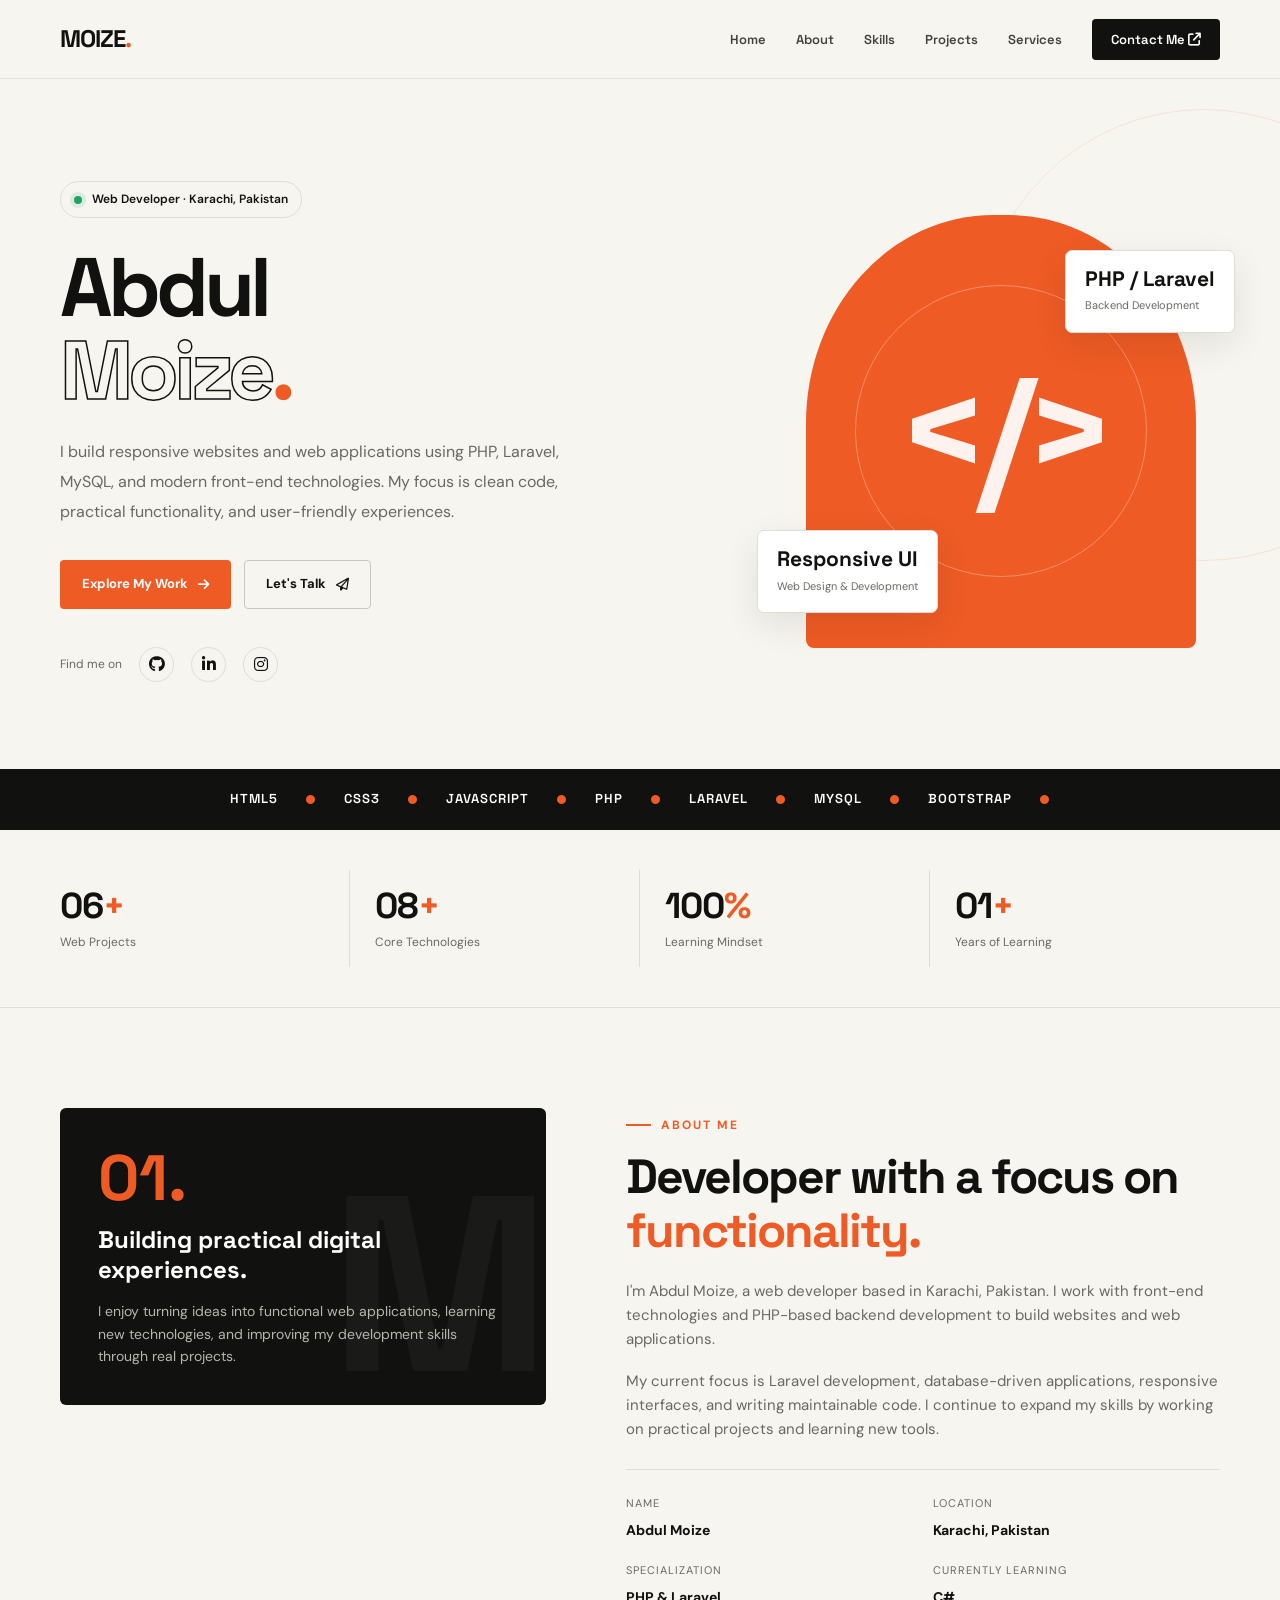
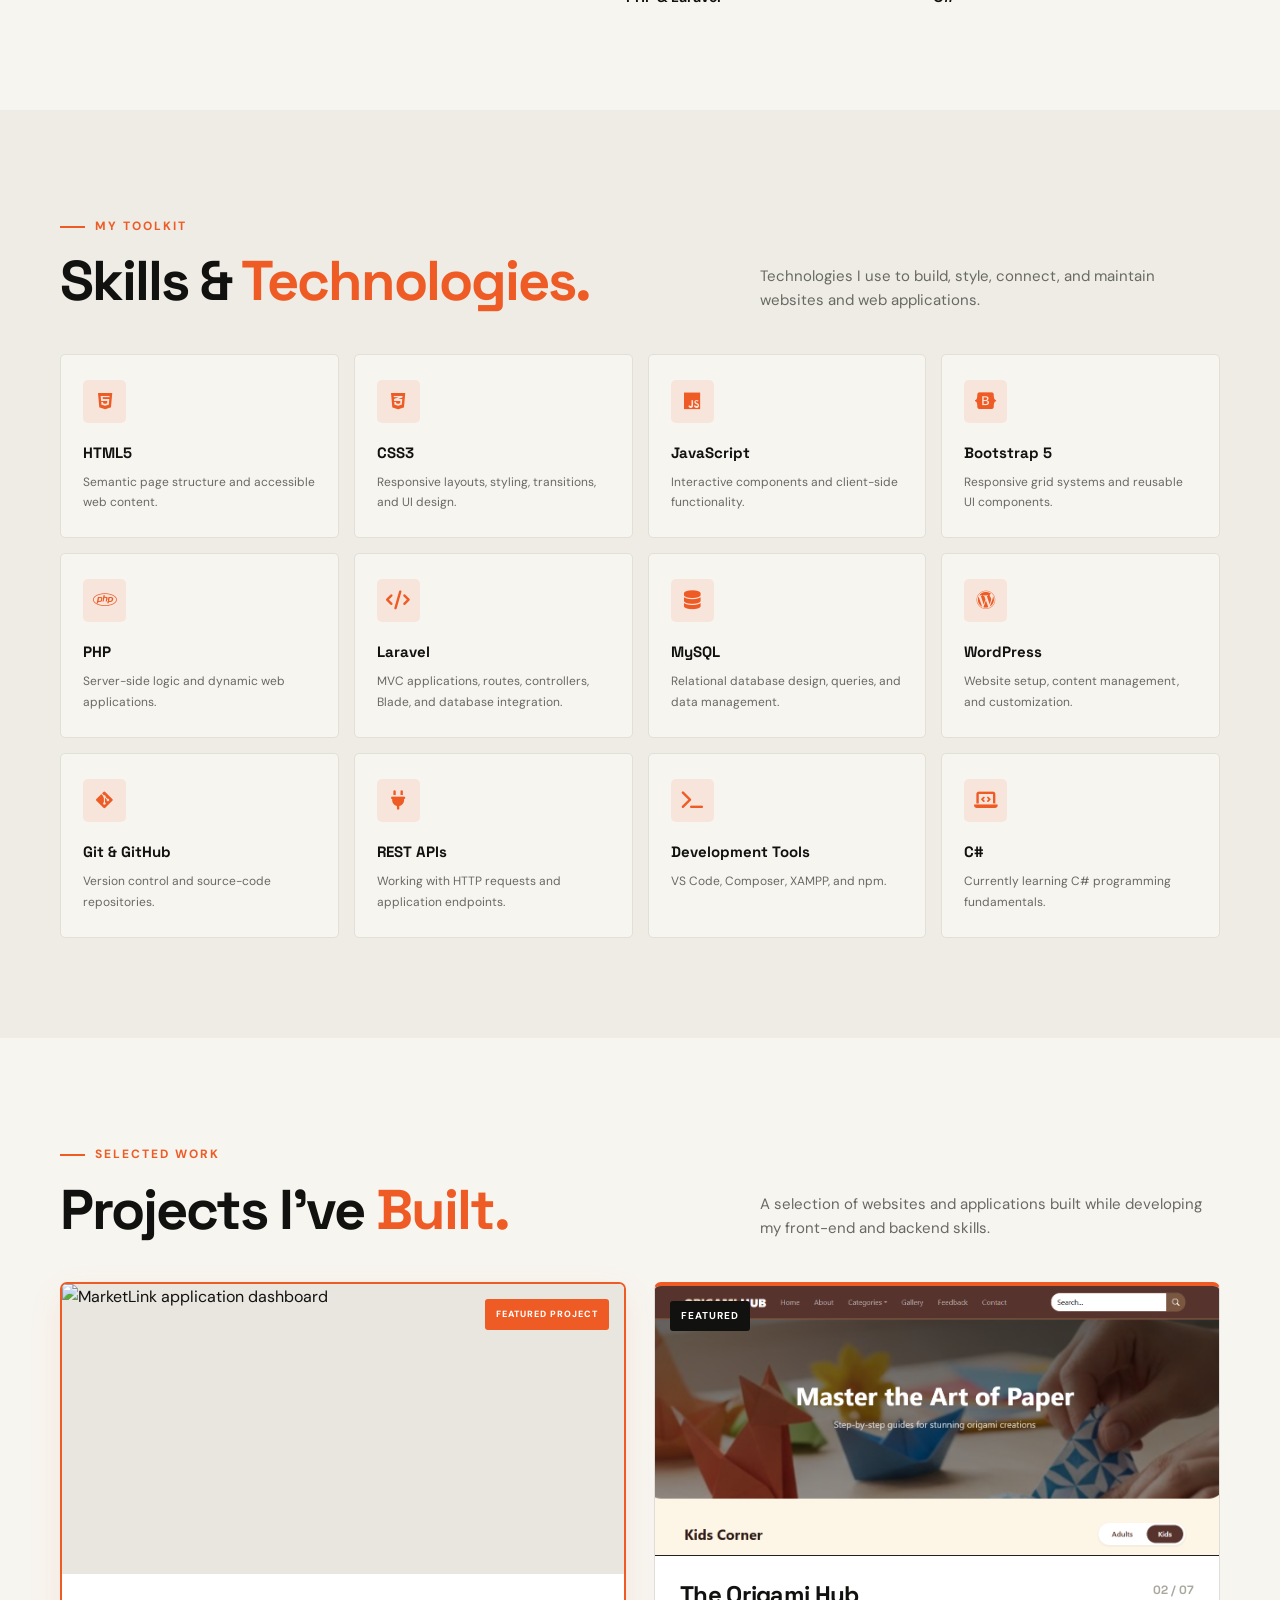
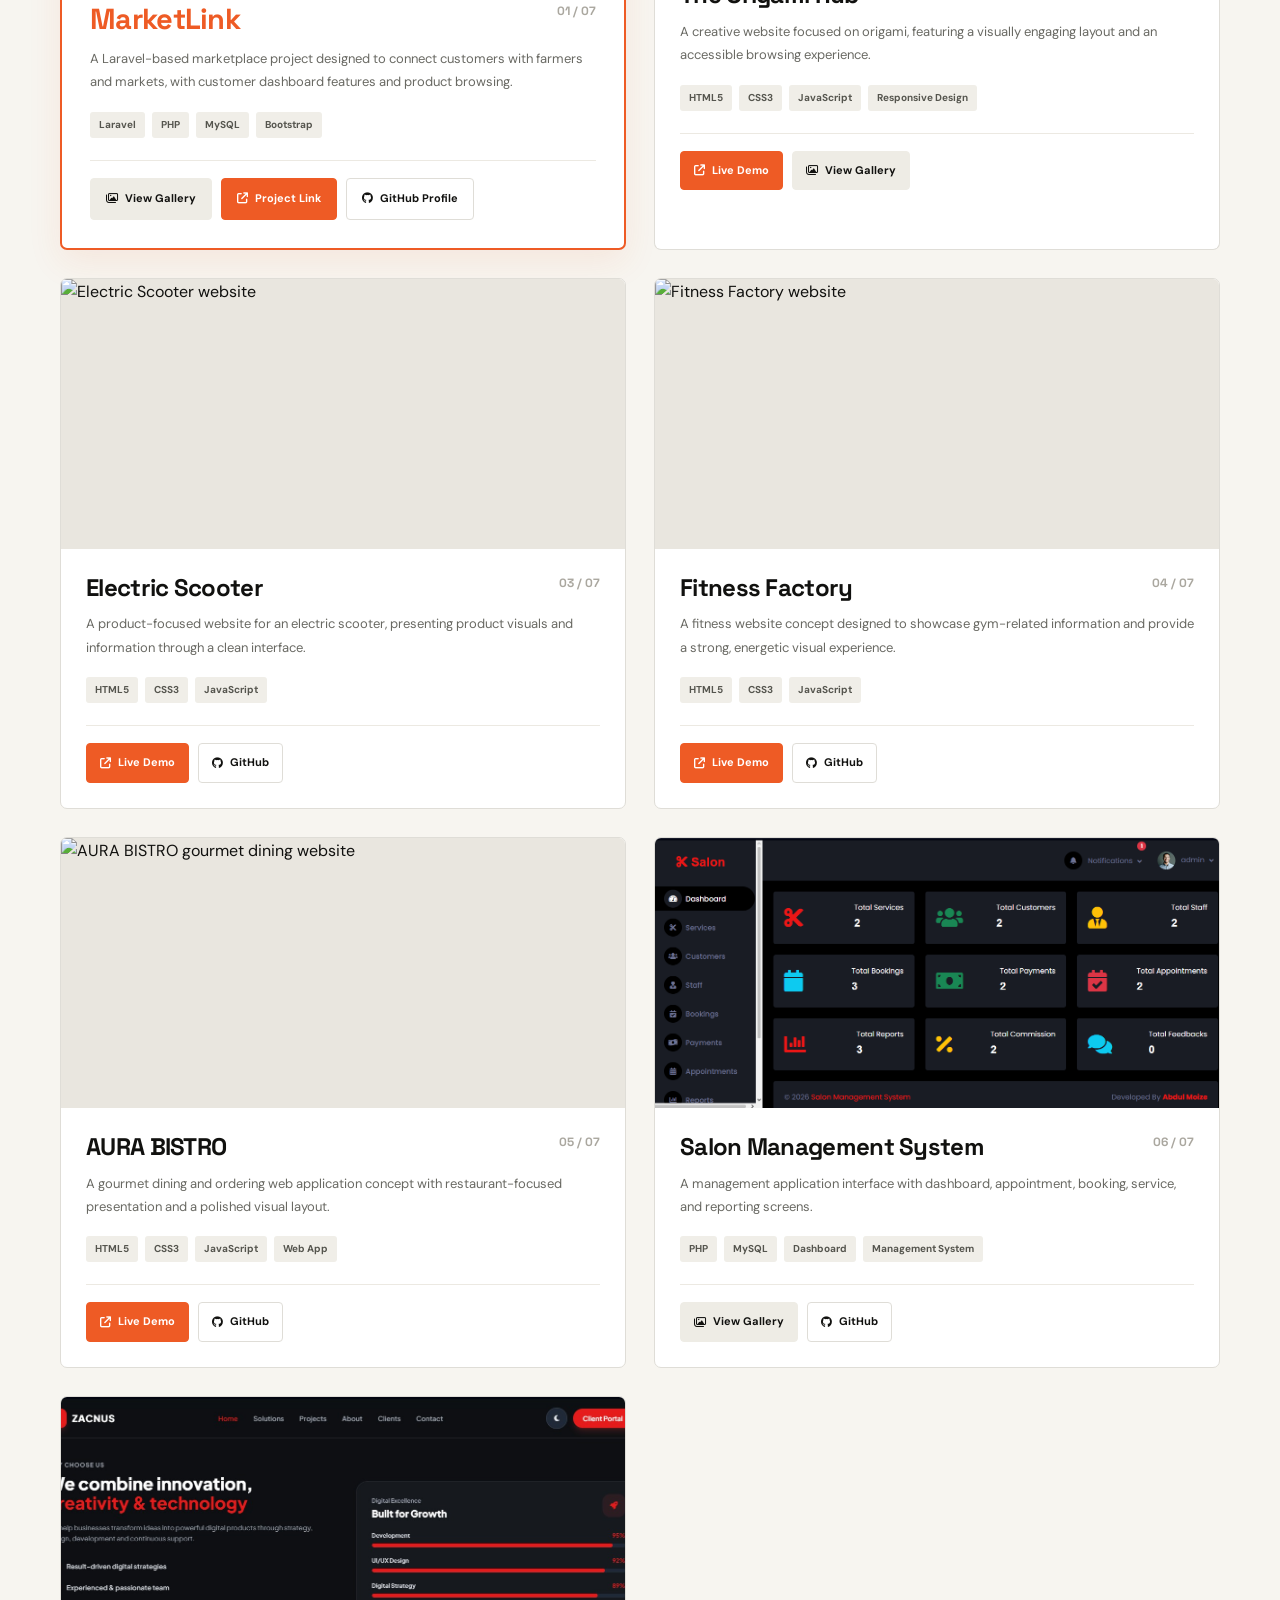
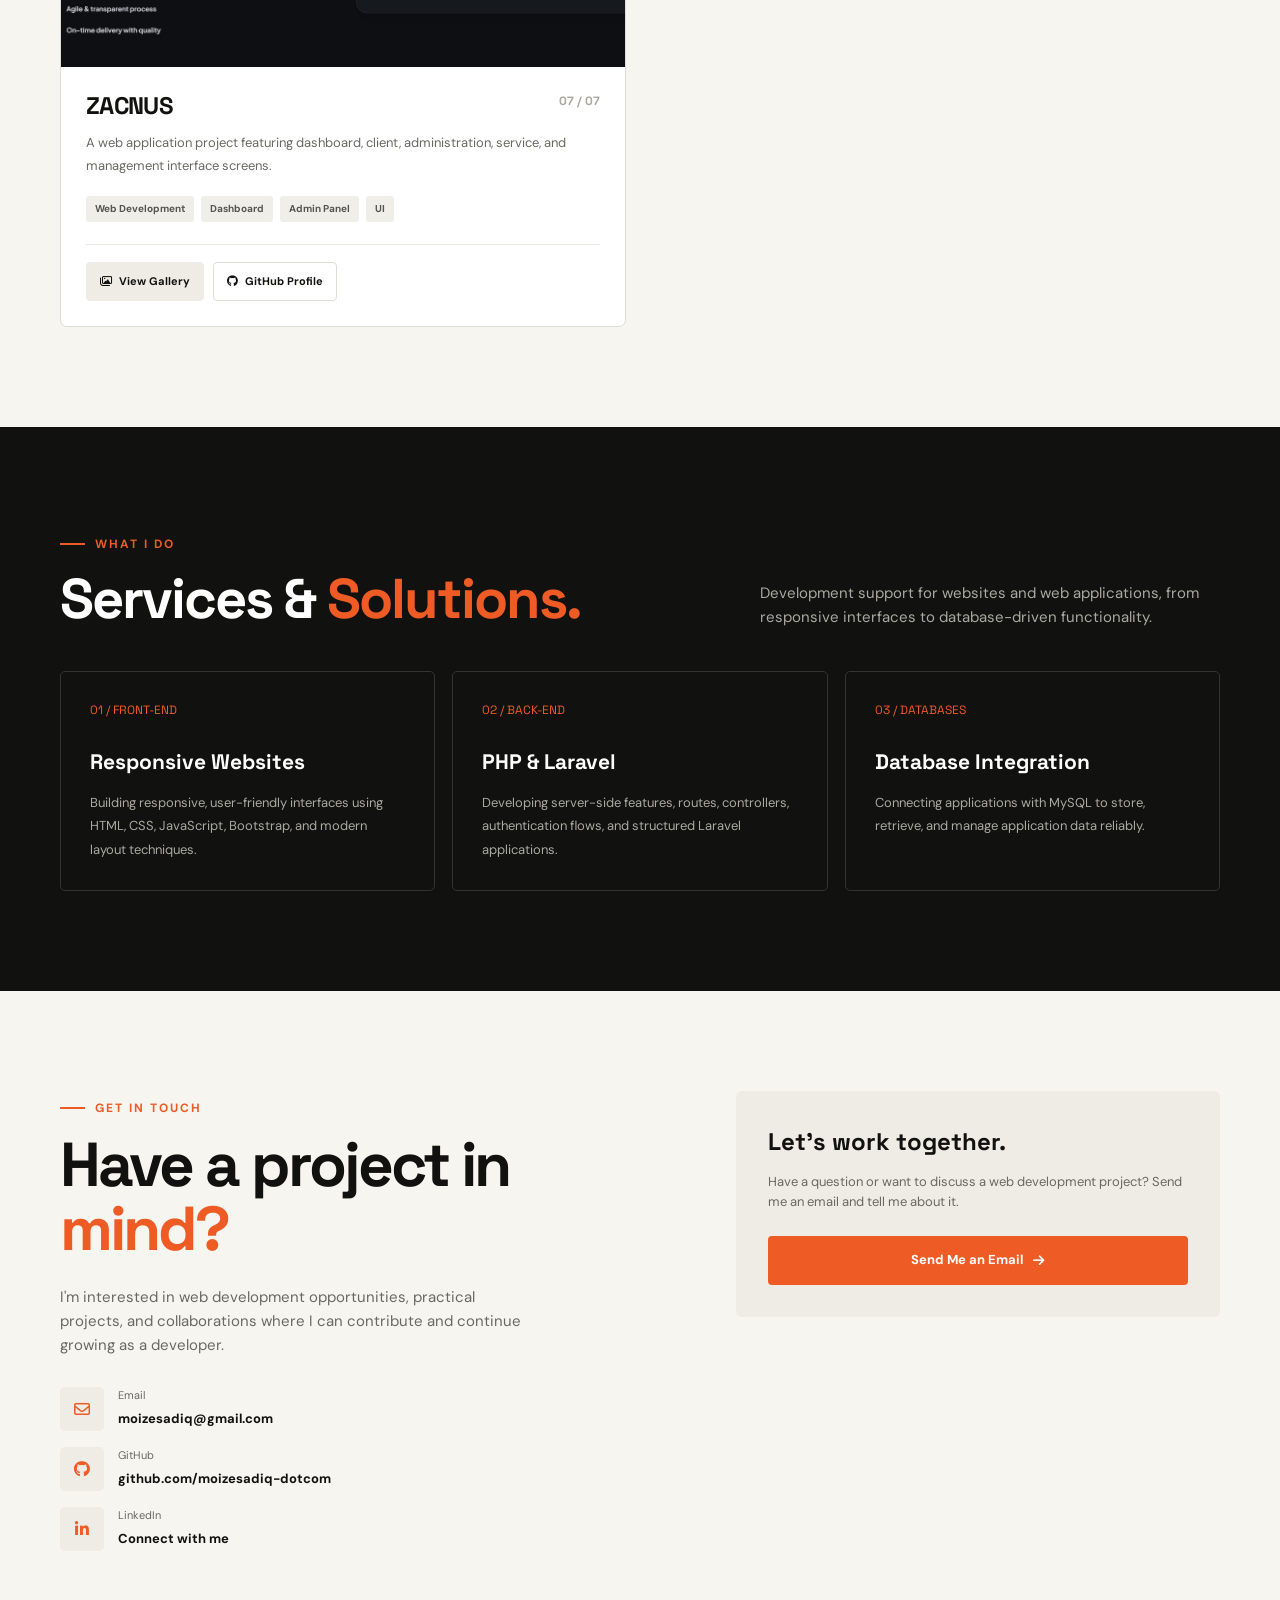
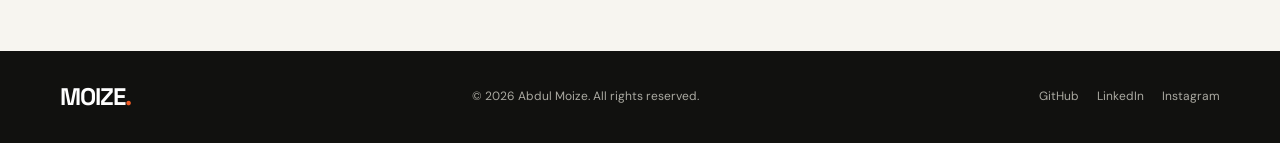
==== index.html @ ba495a46 "Update portfolio" ====
<!DOCTYPE html>
<html lang="en">

<head>
    <meta charset="UTF-8">
    <meta name="viewport" content="width=device-width, initial-scale=1.0">

    <title>Abdul Moize — Web Developer</title>
    <meta name="description" content="Abdul Moize — Web Developer specializing in Laravel, PHP, responsive websites, and full-stack web development.">

    <link rel="preconnect" href="https://fonts.googleapis.com">
    <link rel="preconnect" href="https://fonts.gstatic.com" crossorigin>
    <link href="https://fonts.googleapis.com/css2?family=DM+Sans:wght@400;500;600;700&family=Space+Grotesk:wght@400;500;600;700&display=swap" rel="stylesheet">

    <link rel="stylesheet" href="https://cdnjs.cloudflare.com/ajax/libs/font-awesome/6.7.2/css/all.min.css">

    <script src="https://cdn.tailwindcss.com"></script>

    <style>
        :root {
            --orange: #ee5b25;
            --black: #11110f;
            --cream: #f7f5f0;
            --white: #ffffff;
            --muted: #696963;
            --line: #dfddd7;
            --card: #ffffff;
            --dark-card: #191916;
        }

        * {
            margin: 0;
            padding: 0;
            box-sizing: border-box;
        }

        html {
            scroll-behavior: smooth;
            scroll-padding-top: 90px;
        }

        body {
            background: var(--cream);
            color: var(--black);
            font-family: 'DM Sans', sans-serif;
            line-height: 1.6;
            overflow-x: hidden;
        }

        body.modal-open {
            overflow: hidden;
        }

        h1, h2, h3, h4, .brand, .nav-link {
            font-family: 'Space Grotesk', sans-serif;
        }

        a {
            color: inherit;
            text-decoration: none;
        }

        img {
            display: block;
            max-width: 100%;
        }

        button {
            font: inherit;
        }

        .container {
            width: min(1160px, calc(100% - 48px));
            margin: 0 auto;
        }

        .section {
            padding: 100px 0;
        }

        .section-heading {
            display: flex;
            align-items: flex-end;
            justify-content: space-between;
            gap: 24px;
            margin-bottom: 42px;
        }

        .eyebrow {
            display: inline-flex;
            align-items: center;
            gap: 10px;
            color: var(--orange);
            font-size: 12px;
            font-weight: 700;
            letter-spacing: 2px;
            text-transform: uppercase;
            margin-bottom: 15px;
        }

        .eyebrow::before {
            content: "";
            display: inline-block;
            width: 25px;
            height: 2px;
            background: var(--orange);
        }

        .section-title {
            font-size: clamp(34px, 5vw, 56px);
            line-height: 1.08;
            letter-spacing: -2px;
            font-weight: 700;
        }

        .section-description {
            max-width: 460px;
            color: var(--muted);
            font-size: 15px;
        }

        .accent {
            color: var(--orange);
        }

        /* Navigation */

        .navbar {
            position: sticky;
            top: 0;
            z-index: 1000;
            background: rgba(247, 245, 240, 0.94);
            backdrop-filter: blur(16px);
            border-bottom: 1px solid rgba(17, 17, 15, 0.08);
        }

        .nav-inner {
            min-height: 78px;
            display: flex;
            align-items: center;
            justify-content: space-between;
            gap: 25px;
        }

        .brand {
            font-size: 24px;
            font-weight: 700;
            letter-spacing: -1px;
            white-space: nowrap;
        }

        .brand span {
            color: var(--orange);
        }

        .nav-links {
            display: flex;
            align-items: center;
            gap: 30px;
            list-style: none;
        }

        .nav-link {
            position: relative;
            color: #42423d;
            font-size: 13px;
            font-weight: 600;
            transition: color 0.25s ease;
        }

        .nav-link:hover {
            color: var(--orange);
        }

        .nav-contact {
            background: var(--black);
            color: var(--white);
            padding: 12px 19px;
            border-radius: 4px;
            transition: background 0.25s ease;
        }

        .nav-contact:hover {
            background: var(--orange);
            color: var(--white);
        }

        .menu-toggle {
            display: none;
            border: 0;
            background: transparent;
            color: var(--black);
            font-size: 24px;
            cursor: pointer;
            padding: 8px;
        }

        /* Hero */

        .hero {
            min-height: 690px;
            display: flex;
            align-items: center;
            padding: 100px 0 85px;
            position: relative;
            overflow: hidden;
        }

        .hero::after {
            content: "";
            position: absolute;
            right: -150px;
            top: 30px;
            width: 450px;
            height: 450px;
            border: 1px solid rgba(238, 91, 37, 0.13);
            border-radius: 50%;
            pointer-events: none;
        }

        .hero-grid {
            display: grid;
            grid-template-columns: 1.2fr 0.8fr;
            align-items: center;
            gap: 65px;
            position: relative;
            z-index: 1;
        }

        .hero-kicker {
            display: inline-flex;
            align-items: center;
            gap: 10px;
            padding: 8px 13px;
            border: 1px solid var(--line);
            border-radius: 50px;
            font-size: 12px;
            font-weight: 600;
            margin-bottom: 28px;
        }

        .status-dot {
            width: 8px;
            height: 8px;
            background: #20a464;
            border-radius: 50%;
            box-shadow: 0 0 0 4px rgba(32, 164, 100, 0.12);
        }

        .hero h1 {
            font-size: clamp(48px, 6.8vw, 83px);
            font-weight: 700;
            line-height: 0.99;
            letter-spacing: -5px;
            margin-bottom: 26px;
        }

        .hero h1 .outline {
            color: transparent;
            -webkit-text-stroke: 1.5px var(--black);
        }

        .hero-description {
            max-width: 520px;
            color: var(--muted);
            font-size: 16px;
            line-height: 1.9;
            margin-bottom: 32px;
        }

        .hero-actions {
            display: flex;
            flex-wrap: wrap;
            gap: 13px;
            margin-bottom: 38px;
        }

        .btn {
            display: inline-flex;
            align-items: center;
            justify-content: center;
            gap: 10px;
            min-height: 49px;
            padding: 13px 21px;
            border: 1px solid transparent;
            border-radius: 4px;
            font-size: 13px;
            font-weight: 700;
            cursor: pointer;
            transition: transform 0.25s ease, background 0.25s ease, color 0.25s ease;
        }

        .btn:hover {
            transform: translateY(-3px);
        }

        .btn-primary {
            color: var(--white);
            background: var(--orange);
        }

        .btn-primary:hover {
            background: #d84a18;
        }

        .btn-dark {
            color: var(--white);
            background: var(--black);
        }

        .btn-dark:hover {
            background: #30302b;
        }

        .btn-outline {
            color: var(--black);
            background: transparent;
            border-color: #c9c7c0;
        }

        .btn-outline:hover {
            border-color: var(--orange);
            color: var(--orange);
        }

        .hero-socials {
            display: flex;
            align-items: center;
            gap: 17px;
        }

        .hero-socials span {
            color: var(--muted);
            font-size: 12px;
        }

        .hero-socials a {
            width: 35px;
            height: 35px;
            display: grid;
            place-items: center;
            border: 1px solid var(--line);
            border-radius: 50%;
            transition: 0.25s ease;
        }

        .hero-socials a:hover {
            background: var(--orange);
            border-color: var(--orange);
            color: white;
        }

        .hero-visual {
            position: relative;
            min-height: 420px;
            display: flex;
            align-items: center;
            justify-content: center;
        }

        .hero-art {
            width: min(100%, 390px);
            aspect-ratio: 0.9;
            background: var(--orange);
            border-radius: 48% 48% 8px 8px;
            display: flex;
            align-items: center;
            justify-content: center;
            position: relative;
            overflow: hidden;
        }

        .hero-art::before {
            content: "";
            position: absolute;
            width: 290px;
            height: 290px;
            border: 1px solid rgba(255, 255, 255, 0.3);
            border-radius: 50%;
        }

        .hero-art::after {
            content: "</>";
            position: absolute;
            font-family: 'Space Grotesk', sans-serif;
            font-size: clamp(90px, 12vw, 150px);
            font-weight: 700;
            color: rgba(255, 255, 255, 0.92);
            letter-spacing: -12px;
        }

        .floating-card {
            position: absolute;
            background: var(--white);
            padding: 15px 19px;
            border: 1px solid var(--line);
            box-shadow: 0 12px 35px rgba(17, 17, 15, 0.09);
            border-radius: 7px;
        }

        .floating-card strong {
            display: block;
            font-family: 'Space Grotesk', sans-serif;
            font-size: 21px;
            line-height: 1.2;
        }

        .floating-card small {
            color: var(--muted);
            font-size: 11px;
        }

        .floating-card.top {
            top: 35px;
            right: -15px;
        }

        .floating-card.bottom {
            bottom: 35px;
            left: -25px;
        }

        /* Marquee */

        .marquee {
            background: var(--black);
            color: var(--white);
            padding: 20px 0;
            overflow: hidden;
        }

        .marquee-track {
            display: flex;
            justify-content: center;
            flex-wrap: wrap;
            gap: 28px;
            font-family: 'Space Grotesk', sans-serif;
            font-size: 13px;
            font-weight: 600;
            letter-spacing: 1px;
        }

        .marquee-track span {
            display: inline-flex;
            align-items: center;
            gap: 28px;
        }

        .marquee-track i {
            color: var(--orange);
            font-size: 9px;
        }

        /* Stats */

        .stats {
            padding: 40px 0;
            border-bottom: 1px solid var(--line);
        }

        .stats-grid {
            display: grid;
            grid-template-columns: repeat(4, 1fr);
        }

        .stat-item {
            padding: 15px 25px;
            border-right: 1px solid var(--line);
        }

        .stat-item:first-child {
            padding-left: 0;
        }

        .stat-item:last-child {
            border-right: 0;
        }

        .stat-item strong {
            display: block;
            font-family: 'Space Grotesk', sans-serif;
            font-size: 36px;
            line-height: 1.2;
            letter-spacing: -1px;
        }

        .stat-item p {
            margin-top: 5px;
            color: var(--muted);
            font-size: 12px;
        }

        /* About */

        .about-grid {
            display: grid;
            grid-template-columns: 0.9fr 1.1fr;
            gap: 80px;
            align-items: start;
        }

        .about-panel {
            background: var(--black);
            color: var(--white);
            padding: 38px;
            border-radius: 6px;
            position: relative;
            overflow: hidden;
        }

        .about-panel::after {
            content: "M";
            position: absolute;
            right: -5px;
            bottom: -80px;
            font-family: 'Space Grotesk', sans-serif;
            font-size: 250px;
            font-weight: 700;
            color: rgba(255, 255, 255, 0.04);
            pointer-events: none;
        }

        .about-panel .big-number {
            font-family: 'Space Grotesk', sans-serif;
            font-size: 64px;
            line-height: 1;
            font-weight: 700;
            color: var(--orange);
        }

        .about-panel h3 {
            font-size: 24px;
            line-height: 1.25;
            margin: 15px 0;
        }

        .about-panel p {
            position: relative;
            z-index: 1;
            color: #b6b6ae;
            font-size: 14px;
        }

        .about-content h2 {
            font-size: clamp(34px, 4vw, 48px);
            letter-spacing: -2px;
            line-height: 1.12;
            margin-bottom: 22px;
        }

        .about-content p {
            color: var(--muted);
            font-size: 15px;
            margin-bottom: 18px;
        }

        .about-details {
            display: grid;
            grid-template-columns: repeat(2, 1fr);
            gap: 20px;
            margin-top: 28px;
            padding-top: 25px;
            border-top: 1px solid var(--line);
        }

        .detail-item span {
            display: block;
            color: var(--muted);
            font-size: 11px;
            text-transform: uppercase;
            letter-spacing: 1px;
            margin-bottom: 4px;
        }

        .detail-item strong {
            font-size: 14px;
            overflow-wrap: anywhere;
        }

        /* Skills */

        .skills-section {
            background: #eeece5;
        }

        .skills-grid {
            display: grid;
            grid-template-columns: repeat(4, 1fr);
            gap: 15px;
        }

        .skill-card {
            background: var(--cream);
            padding: 25px 22px;
            border: 1px solid #e2dfd7;
            border-radius: 5px;
            transition: transform 0.25s ease, border-color 0.25s ease;
        }

        .skill-card:hover {
            transform: translateY(-5px);
            border-color: var(--orange);
        }

        .skill-icon {
            width: 43px;
            height: 43px;
            display: grid;
            place-items: center;
            background: rgba(238, 91, 37, 0.1);
            color: var(--orange);
            border-radius: 5px;
            font-size: 19px;
            margin-bottom: 18px;
        }

        .skill-card h3 {
            font-size: 15px;
            margin-bottom: 7px;
        }

        .skill-card p {
            color: var(--muted);
            font-size: 12px;
            line-height: 1.7;
        }

        /* Projects */

        .projects-grid {
            display: grid;
            grid-template-columns: repeat(2, minmax(0, 1fr));
            gap: 28px;
        }

        .project-card {
            background: var(--card);
            border: 1px solid var(--line);
            border-radius: 7px;
            overflow: hidden;
            transition: transform 0.3s ease, box-shadow 0.3s ease;
            min-width: 0;
        }

        .project-card:hover {
            transform: translateY(-6px);
            box-shadow: 0 18px 45px rgba(17, 17, 15, 0.09);
        }

        .project-card.featured {
            border-top: 4px solid var(--orange);
        }

        .project-image {
            position: relative;
            height: 270px;
            background: #e9e6df;
            overflow: hidden;
        }

        .project-image img {
            width: 100%;
            height: 100%;
            object-fit: cover;
            transition: transform 0.5s ease;
        }

        .project-card:hover .project-image img {
            transform: scale(1.04);
        }

        .project-label {
            position: absolute;
            top: 15px;
            left: 15px;
            padding: 7px 11px;
            background: var(--black);
            color: var(--white);
            font-size: 10px;
            font-weight: 700;
            text-transform: uppercase;
            letter-spacing: 1px;
            border-radius: 3px;
        }

        .project-content {
            padding: 25px;
        }

        .project-topline {
            display: flex;
            align-items: flex-start;
            justify-content: space-between;
            gap: 15px;
            margin-bottom: 10px;
        }

        .project-topline h3 {
            font-size: 24px;
            line-height: 1.2;
            letter-spacing: -0.7px;
            overflow-wrap: anywhere;
        }

        .project-number {
            color: #aaa79f;
            font-family: 'Space Grotesk', sans-serif;
            font-size: 12px;
            font-weight: 700;
        }

        .project-content > p {
            color: var(--muted);
            font-size: 13px;
            line-height: 1.8;
            margin-bottom: 18px;
        }

        .project-tags {
            display: flex;
            flex-wrap: wrap;
            gap: 7px;
            margin-bottom: 22px;
        }

        .project-tags span {
            background: #f0eee8;
            color: #55554e;
            padding: 5px 9px;
            border-radius: 3px;
            font-size: 10px;
            font-weight: 700;
        }

        .project-actions {
            display: flex;
            align-items: center;
            flex-wrap: wrap;
            gap: 9px;
            padding-top: 17px;
            border-top: 1px solid #ece9e2;
        }

        .project-btn {
            display: inline-flex;
            align-items: center;
            justify-content: center;
            gap: 7px;
            min-height: 39px;
            padding: 10px 13px;
            border-radius: 4px;
            border: 1px solid var(--line);
            background: transparent;
            color: var(--black);
            font-size: 11px;
            font-weight: 700;
            cursor: pointer;
            transition: 0.25s ease;
        }

        .project-btn:hover {
            border-color: var(--black);
            background: var(--black);
            color: var(--white);
        }

        .project-btn.demo-btn {
            color: var(--white);
            background: var(--orange);
            border-color: var(--orange);
        }

        .project-btn.demo-btn:hover {
            background: #d84a18;
            border-color: #d84a18;
        }

        .project-btn.gallery-btn {
            color: var(--black);
            background: #eeece5;
            border-color: #eeece5;
        }

        .project-btn.gallery-btn:hover {
            color: var(--white);
            background: var(--black);
            border-color: var(--black);
        }

        /* MarketLink featured card */

        .marketlink-card {
            border: 2px solid var(--orange);
            box-shadow: 0 12px 35px rgba(238, 91, 37, 0.09);
            position: relative;
        }

        .marketlink-card::before {
            content: "FEATURED PROJECT";
            position: absolute;
            z-index: 3;
            top: 15px;
            right: 15px;
            background: var(--orange);
            color: white;
            padding: 8px 11px;
            border-radius: 3px;
            font-size: 9px;
            font-weight: 800;
            letter-spacing: 1px;
        }

        .marketlink-card .project-image {
            height: 290px;
        }

        .marketlink-card .project-content {
            padding: 28px;
        }

        .marketlink-card .project-topline h3 {
            color: var(--orange);
            font-size: 29px;
        }

        .marketlink-card .project-btn {
            min-height: 42px;
            padding: 11px 15px;
        }

        /* Services */

        .services-section {
            background: var(--black);
            color: var(--white);
        }

        .services-section .section-description {
            color: #aaa9a1;
        }

        .services-grid {
            display: grid;
            grid-template-columns: repeat(3, 1fr);
            gap: 17px;
        }

        .service-card {
            border: 1px solid #34342f;
            padding: 29px;
            border-radius: 5px;
            transition: border-color 0.25s ease, transform 0.25s ease;
        }

        .service-card:hover {
            border-color: var(--orange);
            transform: translateY(-5px);
        }

        .service-number {
            color: var(--orange);
            font-family: 'Space Grotesk', sans-serif;
            font-size: 12px;
            margin-bottom: 25px;
        }

        .service-card h3 {
            font-size: 21px;
            margin-bottom: 12px;
        }

        .service-card p {
            color: #aaa9a1;
            font-size: 13px;
            line-height: 1.8;
        }

        /* Contact */

        .contact-grid {
            display: grid;
            grid-template-columns: 1fr 0.8fr;
            gap: 70px;
            align-items: start;
        }

        .contact-heading {
            font-size: clamp(40px, 5vw, 62px);
            line-height: 1.03;
            letter-spacing: -3px;
            margin-bottom: 24px;
        }

        .contact-copy {
            color: var(--muted);
            font-size: 15px;
            max-width: 480px;
            margin-bottom: 30px;
        }

        .contact-list {
            display: grid;
            gap: 16px;
        }

        .contact-item {
            display: flex;
            align-items: center;
            gap: 14px;
            overflow-wrap: anywhere;
        }

        .contact-item .contact-icon {
            flex-shrink: 0;
            width: 44px;
            height: 44px;
            display: grid;
            place-items: center;
            background: #eeece5;
            color: var(--orange);
            border-radius: 5px;
        }

        .contact-item small {
            display: block;
            color: var(--muted);
            font-size: 11px;
        }

        .contact-item strong {
            font-size: 13px;
            overflow-wrap: anywhere;
        }

        .contact-card {
            background: #eeece5;
            padding: 32px;
            border-radius: 6px;
        }

        .contact-card h3 {
            font-size: 24px;
            margin-bottom: 10px;
        }

        .contact-card p {
            color: var(--muted);
            font-size: 13px;
            margin-bottom: 23px;
        }

        .contact-card .btn {
            width: 100%;
        }

        /* Footer */

        .footer {
            background: var(--black);
            color: var(--white);
            padding: 27px 0;
        }

        .footer-inner {
            display: flex;
            justify-content: space-between;
            align-items: center;
            gap: 20px;
        }

        .footer p {
            color: #aaa9a1;
            font-size: 12px;
        }

        .footer-links {
            display: flex;
            gap: 18px;
        }

        .footer-links a {
            color: #aaa9a1;
            font-size: 12px;
            transition: color 0.25s ease;
        }

        .footer-links a:hover {
            color: var(--orange);
        }

        /* Gallery modal */

        .gallery-modal {
            position: fixed;
            inset: 0;
            z-index: 3000;
            display: none;
            align-items: center;
            justify-content: center;
            padding: 24px;
            background: rgba(0, 0, 0, 0.92);
        }

        .gallery-modal.active {
            display: flex;
        }

        .gallery-content {
            width: min(1050px, 100%);
            position: relative;
        }

        .gallery-image-wrap {
            width: 100%;
            height: min(72vh, 680px);
            display: flex;
            align-items: center;
            justify-content: center;
        }

        .gallery-image-wrap img {
            max-width: 100%;
            max-height: 100%;
            object-fit: contain;
            border-radius: 4px;
        }

        .gallery-close,
        .gallery-prev,
        .gallery-next {
            position: absolute;
            z-index: 2;
            display: grid;
            place-items: center;
            color: white;
            background: rgba(255, 255, 255, 0.12);
            border: 1px solid rgba(255, 255, 255, 0.2);
            border-radius: 50%;
            cursor: pointer;
            transition: background 0.2s ease;
        }

        .gallery-close:hover,
        .gallery-prev:hover,
        .gallery-next:hover {
            background: var(--orange);
        }

        .gallery-close {
            top: -45px;
            right: 0;
            width: 39px;
            height: 39px;
            font-size: 18px;
        }

        .gallery-prev,
        .gallery-next {
            top: 50%;
            transform: translateY(-50%);
            width: 45px;
            height: 45px;
            font-size: 18px;
        }

        .gallery-prev {
            left: -58px;
        }

        .gallery-next {
            right: -58px;
        }

        .gallery-counter {
            text-align: center;
            color: #d5d5d5;
            font-size: 12px;
            margin-top: 15px;
        }

        /* Reveal animations */

        .reveal {
            opacity: 0;
            transform: translateY(22px);
            transition: opacity 0.7s ease, transform 0.7s ease;
        }

        .reveal.visible {
            opacity: 1;
            transform: translateY(0);
        }

        /* Tablet */

        @media (max-width: 1000px) {
            .hero-grid {
                gap: 35px;
            }

            .hero h1 {
                letter-spacing: -3px;
            }

            .hero-visual {
                min-height: 350px;
            }

            .about-grid {
                gap: 40px;
            }

            .skills-grid {
                grid-template-columns: repeat(2, 1fr);
            }

            .gallery-prev {
                left: 10px;
            }

            .gallery-next {
                right: 10px;
            }
        }

        @media (max-width: 800px) {
            .section {
                padding: 75px 0;
            }

            .menu-toggle {
                display: block;
            }

            .nav-links {
                display: none;
                position: absolute;
                top: 78px;
                left: 0;
                right: 0;
                padding: 22px 24px 28px;
                background: var(--cream);
                border-bottom: 1px solid var(--line);
                flex-direction: column;
                align-items: stretch;
                gap: 0;
            }

            .nav-links.active {
                display: flex;
            }

            .nav-links li {
                padding: 12px 0;
                border-bottom: 1px solid var(--line);
            }

            .nav-links li:last-child {
                border-bottom: 0;
                padding-top: 20px;
            }

            .nav-contact {
                display: inline-flex;
                justify-content: center;
            }

            .hero {
                min-height: auto;
                padding: 75px 0;
            }

            .hero-grid {
                grid-template-columns: 1fr;
                gap: 40px;
            }

            .hero-content {
                text-align: center;
            }

            .hero-description {
                margin-left: auto;
                margin-right: auto;
            }

            .hero-actions,
            .hero-socials {
                justify-content: center;
            }

            .hero-visual {
                min-height: 360px;
            }

            .hero-art {
                max-width: 310px;
            }

            .hero-art::after {
                font-size: 115px;
            }

            .floating-card.top {
                right: max(0px, calc(50% - 220px));
            }

            .floating-card.bottom {
                left: max(0px, calc(50% - 220px));
            }

            .about-grid,
            .contact-grid {
                grid-template-columns: 1fr;
                gap: 35px;
            }

            .projects-grid {
                gap: 20px;
            }

            .project-image,
            .marketlink-card .project-image {
                height: 230px;
            }

            .services-grid {
                grid-template-columns: repeat(2, 1fr);
            }

            .stats-grid {
                grid-template-columns: repeat(2, 1fr);
                row-gap: 20px;
            }

            .stat-item:nth-child(2) {
                border-right: 0;
            }

            .stat-item:nth-child(3) {
                padding-left: 0;
            }

            .section-heading {
                align-items: flex-start;
                flex-direction: column;
            }
        }

        /* Mobile */

        @media (max-width: 560px) {
            .container {
                width: min(100% - 32px, 1160px);
            }

            .section {
                padding: 62px 0;
            }

            .nav-inner {
                min-height: 70px;
            }

            .nav-links {
                top: 70px;
            }

            .brand {
                font-size: 21px;
            }

            .hero {
                padding: 58px 0;
            }

            .hero h1 {
                font-size: clamp(43px, 13vw, 63px);
                letter-spacing: -2.7px;
            }

            .hero-description {
                font-size: 14px;
            }

            .hero-kicker {
                font-size: 10px;
            }

            .hero-actions {
                flex-direction: column;
                align-items: stretch;
            }

            .hero-actions .btn {
                width: 100%;
            }

            .hero-visual {
                min-height: 300px;
            }

            .hero-art {
                max-width: 250px;
            }

            .hero-art::after {
                font-size: 90px;
                letter-spacing: -7px;
            }

            .hero-art::before {
                width: 200px;
                height: 200px;
            }

            .floating-card {
                padding: 11px 13px;
            }

            .floating-card strong {
                font-size: 17px;
            }

            .floating-card small {
                font-size: 10px;
            }

            .floating-card.top {
                top: 20px;
                right: 0;
            }

            .floating-card.bottom {
                bottom: 18px;
                left: 0;
            }

            .marquee-track {
                gap: 13px;
                font-size: 10px;
            }

            .marquee-track span {
                gap: 13px;
            }

            .stats {
                padding: 25px 0;
            }

            .stat-item {
                padding: 12px 15px;
            }

            .stat-item strong {
                font-size: 29px;
            }

            .stat-item p {
                font-size: 11px;
            }

            .section-title {
                font-size: 37px;
                letter-spacing: -1.5px;
            }

            .about-panel {
                padding: 27px;
            }

            .about-panel .big-number {
                font-size: 54px;
            }

            .about-content h2 {
                font-size: 36px;
            }

            .about-details {
                gap: 18px 12px;
            }

            .detail-item strong {
                font-size: 12px;
            }

            .skills-grid {
                grid-template-columns: repeat(2, minmax(0, 1fr));
                gap: 10px;
            }

            .skill-card {
                padding: 18px 14px;
            }

            .skill-card h3 {
                font-size: 13px;
            }

            .skill-card p {
                font-size: 11px;
            }

            .projects-grid {
                grid-template-columns: 1fr;
                gap: 22px;
            }

            .project-image,
            .marketlink-card .project-image {
                height: 220px;
            }

            .project-content,
            .marketlink-card .project-content {
                padding: 20px;
            }

            .project-topline h3,
            .marketlink-card .project-topline h3 {
                font-size: 22px;
            }

            .project-content > p {
                font-size: 12px;
            }

            .project-actions {
                gap: 8px;
            }

            .project-btn {
                flex: 1 1 auto;
                padding: 10px;
                font-size: 10px;
            }

            .marketlink-card::before {
                top: 10px;
                right: 10px;
                font-size: 8px;
            }

            .services-grid {
                grid-template-columns: 1fr;
            }

            .service-card {
                padding: 24px;
            }

            .contact-heading {
                font-size: 44px;
                letter-spacing: -2px;
            }

            .contact-card {
                padding: 24px;
            }

            .footer-inner {
                flex-direction: column;
                text-align: center;
            }

            .footer-links {
                flex-wrap: wrap;
                justify-content: center;
            }

            .gallery-modal {
                padding: 12px;
            }

            .gallery-image-wrap {
                height: 65vh;
            }

            .gallery-prev,
            .gallery-next {
                width: 38px;
                height: 38px;
            }

            .gallery-close {
                top: -43px;
            }
        }

        @media (prefers-reduced-motion: reduce) {
            *,
            *::before,
            *::after {
                scroll-behavior: auto !important;
                animation-duration: 0.01ms !important;
                transition-duration: 0.01ms !important;
            }

            .reveal {
                opacity: 1;
                transform: none;
            }
        }
    </style>
</head>

<body>

    <!-- Navigation -->
    <header class="navbar">
        <nav class="container nav-inner" aria-label="Main navigation">
            <a href="#home" class="brand">MOIZE<span>.</span></a>

            <button class="menu-toggle" id="menuToggle" aria-label="Open navigation menu" aria-expanded="false" aria-controls="navLinks">
                <i class="fa-solid fa-bars"></i>
            </button>

            <ul class="nav-links" id="navLinks">
                <li><a href="#home" class="nav-link">Home</a></li>
                <li><a href="#about" class="nav-link">About</a></li>
                <li><a href="#skills" class="nav-link">Skills</a></li>
                <li><a href="#projects" class="nav-link">Projects</a></li>
                <li><a href="#services" class="nav-link">Services</a></li>
                <li><a href="#contact" class="nav-link nav-contact">Contact Me <i class="fa-solid fa-arrow-up-right-from-square"></i></a></li>
            </ul>
        </nav>
    </header>

    <main>

        <!-- Hero -->
        <section class="hero" id="home">
            <div class="container hero-grid">
                <div class="hero-content reveal">
                    <div class="hero-kicker">
                        <span class="status-dot"></span>
                        Web Developer · Karachi, Pakistan
                    </div>

                    <h1>
                        Abdul<br>
                        <span class="outline">Moize</span><span class="accent">.</span>
                    </h1>

                    <p class="hero-description">
                        I build responsive websites and web applications using PHP, Laravel, MySQL, and modern front-end technologies. My focus is clean code, practical functionality, and user-friendly experiences.
                    </p>

                    <div class="hero-actions">
                        <a href="#projects" class="btn btn-primary">
                            Explore My Work <i class="fa-solid fa-arrow-right"></i>
                        </a>

                        <a href="#contact" class="btn btn-outline">
                            Let's Talk <i class="fa-regular fa-paper-plane"></i>
                        </a>
                    </div>

                    <div class="hero-socials">
                        <span>Find me on</span>
                        <a href="https://github.com/moizesadiq-dotcom" target="_blank" rel="noopener noreferrer" aria-label="GitHub">
                            <i class="fa-brands fa-github"></i>
                        </a>
                        <a href="https://www.linkedin.com/in/moize-sadiq-31220b3a0" target="_blank" rel="noopener noreferrer" aria-label="LinkedIn">
                            <i class="fa-brands fa-linkedin-in"></i>
                        </a>
                        <a href="https://www.instagram.com/ab.moize/" target="_blank" rel="noopener noreferrer" aria-label="Instagram">
                            <i class="fa-brands fa-instagram"></i>
                        </a>
                    </div>
                </div>

                <div class="hero-visual reveal">
                    <div class="hero-art" aria-label="Web development illustration"></div>

                    <div class="floating-card top">
                        <strong>PHP / Laravel</strong>
                        <small>Backend Development</small>
                    </div>

                    <div class="floating-card bottom">
                        <strong>Responsive UI</strong>
                        <small>Web Design & Development</small>
                    </div>
                </div>
            </div>
        </section>

        <!-- Technologies -->
        <div class="marquee">
            <div class="container marquee-track">
                <span>HTML5 <i class="fa-solid fa-circle"></i></span>
                <span>CSS3 <i class="fa-solid fa-circle"></i></span>
                <span>JAVASCRIPT <i class="fa-solid fa-circle"></i></span>
                <span>PHP <i class="fa-solid fa-circle"></i></span>
                <span>LARAVEL <i class="fa-solid fa-circle"></i></span>
                <span>MYSQL <i class="fa-solid fa-circle"></i></span>
                <span>BOOTSTRAP <i class="fa-solid fa-circle"></i></span>
            </div>
        </div>

        <!-- Stats -->
        <section class="stats">
            <div class="container stats-grid">
                <div class="stat-item">
                    <strong>06<span class="accent">+</span></strong>
                    <p>Web Projects</p>
                </div>
                <div class="stat-item">
                    <strong>08<span class="accent">+</span></strong>
                    <p>Core Technologies</p>
                </div>
                <div class="stat-item">
                    <strong>100<span class="accent">%</span></strong>
                    <p>Learning Mindset</p>
                </div>
                <div class="stat-item">
                    <strong>01<span class="accent">+</span></strong>
                    <p>Years of Learning</p>
                </div>
            </div>
        </section>

        <!-- About -->
        <section class="section" id="about">
            <div class="container about-grid">
                <div class="about-panel reveal">
                    <div class="big-number">01.</div>
                    <h3>Building practical digital experiences.</h3>
                    <p>
                        I enjoy turning ideas into functional web applications, learning new technologies, and improving my development skills through real projects.
                    </p>
                </div>

                <div class="about-content reveal">
                    <span class="eyebrow">About Me</span>
                    <h2>Developer with a focus on <span class="accent">functionality.</span></h2>

                    <p>
                        I'm Abdul Moize, a web developer based in Karachi, Pakistan. I work with front-end technologies and PHP-based backend development to build websites and web applications.
                    </p>

                    <p>
                        My current focus is Laravel development, database-driven applications, responsive interfaces, and writing maintainable code. I continue to expand my skills by working on practical projects and learning new tools.
                    </p>

                    <div class="about-details">
                        <div class="detail-item">
                            <span>Name</span>
                            <strong>Abdul Moize</strong>
                        </div>
                        <div class="detail-item">
                            <span>Location</span>
                            <strong>Karachi, Pakistan</strong>
                        </div>
                        <div class="detail-item">
                            <span>Specialization</span>
                            <strong>PHP & Laravel</strong>
                        </div>
                        <div class="detail-item">
                            <span>Currently Learning</span>
                            <strong>C#</strong>
                        </div>
                    </div>
                </div>
            </div>
        </section>

        <!-- Skills -->
        <section class="section skills-section" id="skills">
            <div class="container">
                <div class="section-heading reveal">
                    <div>
                        <span class="eyebrow">My Toolkit</span>
                        <h2 class="section-title">Skills & <span class="accent">Technologies.</span></h2>
                    </div>
                    <p class="section-description">
                        Technologies I use to build, style, connect, and maintain websites and web applications.
                    </p>
                </div>

                <div class="skills-grid">
                    <article class="skill-card reveal">
                        <div class="skill-icon"><i class="fa-brands fa-html5"></i></div>
                        <h3>HTML5</h3>
                        <p>Semantic page structure and accessible web content.</p>
                    </article>

                    <article class="skill-card reveal">
                        <div class="skill-icon"><i class="fa-brands fa-css3-alt"></i></div>
                        <h3>CSS3</h3>
                        <p>Responsive layouts, styling, transitions, and UI design.</p>
                    </article>

                    <article class="skill-card reveal">
                        <div class="skill-icon"><i class="fa-brands fa-js"></i></div>
                        <h3>JavaScript</h3>
                        <p>Interactive components and client-side functionality.</p>
                    </article>

                    <article class="skill-card reveal">
                        <div class="skill-icon"><i class="fa-brands fa-bootstrap"></i></div>
                        <h3>Bootstrap 5</h3>
                        <p>Responsive grid systems and reusable UI components.</p>
                    </article>

                    <article class="skill-card reveal">
                        <div class="skill-icon"><i class="fa-brands fa-php"></i></div>
                        <h3>PHP</h3>
                        <p>Server-side logic and dynamic web applications.</p>
                    </article>

                    <article class="skill-card reveal">
                        <div class="skill-icon"><i class="fa-solid fa-code"></i></div>
                        <h3>Laravel</h3>
                        <p>MVC applications, routes, controllers, Blade, and database integration.</p>
                    </article>

                    <article class="skill-card reveal">
                        <div class="skill-icon"><i class="fa-solid fa-database"></i></div>
                        <h3>MySQL</h3>
                        <p>Relational database design, queries, and data management.</p>
                    </article>

                    <article class="skill-card reveal">
                        <div class="skill-icon"><i class="fa-brands fa-wordpress"></i></div>
                        <h3>WordPress</h3>
                        <p>Website setup, content management, and customization.</p>
                    </article>

                    <article class="skill-card reveal">
                        <div class="skill-icon"><i class="fa-brands fa-git-alt"></i></div>
                        <h3>Git & GitHub</h3>
                        <p>Version control and source-code repositories.</p>
                    </article>

                    <article class="skill-card reveal">
                        <div class="skill-icon"><i class="fa-solid fa-plug"></i></div>
                        <h3>REST APIs</h3>
                        <p>Working with HTTP requests and application endpoints.</p>
                    </article>

                    <article class="skill-card reveal">
                        <div class="skill-icon"><i class="fa-solid fa-terminal"></i></div>
                        <h3>Development Tools</h3>
                        <p>VS Code, Composer, XAMPP, and npm.</p>
                    </article>

                    <article class="skill-card reveal">
                        <div class="skill-icon"><i class="fa-solid fa-laptop-code"></i></div>
                        <h3>C#</h3>
                        <p>Currently learning C# programming fundamentals.</p>
                    </article>
                </div>
            </div>
        </section>

        <!-- Projects -->
        <section class="section" id="projects">
            <div class="container">
                <div class="section-heading reveal">
                    <div>
                        <span class="eyebrow">Selected Work</span>
                        <h2 class="section-title">Projects I've <span class="accent">Built.</span></h2>
                    </div>
                    <p class="section-description">
                        A selection of websites and applications built while developing my front-end and backend skills.
                    </p>
                </div>

                <div class="projects-grid">

                    <!-- MarketLink -->
                    <article class="project-card marketlink-card reveal">
                        <div class="project-image">
                            <img src="images/marketlink-1.png" alt="MarketLink application dashboard" loading="lazy">
                        </div>

                        <div class="project-content">
                            <div class="project-topline">
                                <h3>MarketLink</h3>
                                <span class="project-number">01 / 07</span>
                            </div>

                            <p>
                                A Laravel-based marketplace project designed to connect customers with farmers and markets, with customer dashboard features and product browsing.
                            </p>

                            <div class="project-tags">
                                <span>Laravel</span>
                                <span>PHP</span>
                                <span>MySQL</span>
                                <span>Bootstrap</span>
                            </div>

                            <div class="project-actions">
                                <button type="button" class="project-btn gallery-btn" onclick="openGallery('marketlink')">
                                    <i class="fa-regular fa-images"></i> View Gallery
                                </button>

                                <a class="project-btn demo-btn" href="https://github.com/moizesadiq-dotcom" target="_blank" rel="noopener noreferrer">
                                    <i class="fa-solid fa-arrow-up-right-from-square"></i> Project Link
                                </a>

                                <a class="project-btn" href="https://github.com/moizesadiq-dotcom" target="_blank" rel="noopener noreferrer">
                                    <i class="fa-brands fa-github"></i> GitHub Profile
                                </a>
                            </div>
                        </div>
                    </article>

                    <!-- The Origami Hub -->
                    <article class="project-card featured reveal">
                        <div class="project-image">
                            <img src="images/origam.png" alt="The Origami Hub website" loading="lazy">
                            <span class="project-label">Featured</span>
                        </div>

                        <div class="project-content">
                            <div class="project-topline">
                                <h3>The Origami Hub</h3>
                                <span class="project-number">02 / 07</span>
                            </div>

                            <p>
                                A creative website focused on origami, featuring a visually engaging layout and an accessible browsing experience.
                            </p>

                            <div class="project-tags">
                                <span>HTML5</span>
                                <span>CSS3</span>
                                <span>JavaScript</span>
                                <span>Responsive Design</span>
                            </div>

                            <div class="project-actions">
                                <a class="project-btn demo-btn" href="https://moizesadiq-dotcom.github.io/the-origami-hub/" target="_blank" rel="noopener noreferrer">
                                    <i class="fa-solid fa-arrow-up-right-from-square"></i> Live Demo
                                </a>

                                <button type="button" class="project-btn gallery-btn" onclick="openGallery('origami')">
                                    <i class="fa-regular fa-images"></i> View Gallery
                                </button>
                            </div>
                        </div>
                    </article>

                    <!-- Electric Scooter -->
                    <article class="project-card reveal">
                        <div class="project-image">
                            <img src="https://raw.githubusercontent.com/moizesadiq-dotcom/electric-scooter/main/img/scoty.jpg" alt="Electric Scooter website" loading="lazy">
                        </div>

                        <div class="project-content">
                            <div class="project-topline">
                                <h3>Electric Scooter</h3>
                                <span class="project-number">03 / 07</span>
                            </div>

                            <p>
                                A product-focused website for an electric scooter, presenting product visuals and information through a clean interface.
                            </p>

                            <div class="project-tags">
                                <span>HTML5</span>
                                <span>CSS3</span>
                                <span>JavaScript</span>
                            </div>

                            <div class="project-actions">
                                <a class="project-btn demo-btn" href="https://moizesadiq-dotcom.github.io/electric-scooter/" target="_blank" rel="noopener noreferrer">
                                    <i class="fa-solid fa-arrow-up-right-from-square"></i> Live Demo
                                </a>

                                <a class="project-btn" href="https://github.com/moizesadiq-dotcom/electric-scooter" target="_blank" rel="noopener noreferrer">
                                    <i class="fa-brands fa-github"></i> GitHub
                                </a>
                            </div>
                        </div>
                    </article>

                    <!-- Fitness Factory -->
                    <article class="project-card reveal">
                        <div class="project-image">
                            <img src="https://images.unsplash.com/photo-1517838277536-f5f99be501cd?auto=format&fit=crop&w=1200&q=85" alt="Fitness Factory website" loading="lazy">
                        </div>

                        <div class="project-content">
                            <div class="project-topline">
                                <h3>Fitness Factory</h3>
                                <span class="project-number">04 / 07</span>
                            </div>

                            <p>
                                A fitness website concept designed to showcase gym-related information and provide a strong, energetic visual experience.
                            </p>

                            <div class="project-tags">
                                <span>HTML5</span>
                                <span>CSS3</span>
                                <span>JavaScript</span>
                            </div>

                            <div class="project-actions">
                                <a class="project-btn demo-btn" href="https://moizesadiq-dotcom.github.io/fitness-factory/" target="_blank" rel="noopener noreferrer">
                                    <i class="fa-solid fa-arrow-up-right-from-square"></i> Live Demo
                                </a>

                                <a class="project-btn" href="https://github.com/moizesadiq-dotcom/fitness-factory" target="_blank" rel="noopener noreferrer">
                                    <i class="fa-brands fa-github"></i> GitHub
                                </a>
                            </div>
                        </div>
                    </article>

                    <!-- AURA BISTRO -->
                    <article class="project-card reveal">
                        <div class="project-image">
                            <img src="https://images.unsplash.com/photo-1517248135467-4c7edcad34c4?auto=format&fit=crop&w=1200&q=85" alt="AURA BISTRO gourmet dining website" loading="lazy">
                        </div>

                        <div class="project-content">
                            <div class="project-topline">
                                <h3>AURA BISTRO</h3>
                                <span class="project-number">05 / 07</span>
                            </div>

                            <p>
                                A gourmet dining and ordering web application concept with restaurant-focused presentation and a polished visual layout.
                            </p>

                            <div class="project-tags">
                                <span>HTML5</span>
                                <span>CSS3</span>
                                <span>JavaScript</span>
                                <span>Web App</span>
                            </div>

                            <div class="project-actions">
                                <a class="project-btn demo-btn" href="https://moizesadiq-dotcom.github.io/AURA-BISTRO-Gourmet-Dining-Ordering-Web-App/" target="_blank" rel="noopener noreferrer">
                                    <i class="fa-solid fa-arrow-up-right-from-square"></i> Live Demo
                                </a>

                                <a class="project-btn" href="https://github.com/moizesadiq-dotcom/AURA-BISTRO-Gourmet-Dining-Ordering-Web-App" target="_blank" rel="noopener noreferrer">
                                    <i class="fa-brands fa-github"></i> GitHub
                                </a>
                            </div>
                        </div>
                    </article>

                    <!-- Salon Management System -->
                    <article class="project-card reveal">
                        <div class="project-image">
                            <img src="images/dashboard.png" alt="Salon Management System dashboard" loading="lazy">
                        </div>

                        <div class="project-content">
                            <div class="project-topline">
                                <h3>Salon Management System</h3>
                                <span class="project-number">06 / 07</span>
                            </div>

                            <p>
                                A management application interface with dashboard, appointment, booking, service, and reporting screens.
                            </p>

                            <div class="project-tags">
                                <span>PHP</span>
                                <span>MySQL</span>
                                <span>Dashboard</span>
                                <span>Management System</span>
                            </div>

                            <div class="project-actions">
                                <button type="button" class="project-btn gallery-btn" onclick="openGallery('salon')">
                                    <i class="fa-regular fa-images"></i> View Gallery
                                </button>

                                <a class="project-btn" href="https://github.com/moizesadiq-dotcom/salon-management-system" target="_blank" rel="noopener noreferrer">
                                    <i class="fa-brands fa-github"></i> GitHub
                                </a>
                            </div>
                        </div>
                    </article>

                    <!-- ZACNUS -->
                    <article class="project-card reveal">
                        <div class="project-image">
                            <img src="images/dashboardzz2.jpeg" alt="ZACNUS management dashboard" loading="lazy">
                        </div>

                        <div class="project-content">
                            <div class="project-topline">
                                <h3>ZACNUS</h3>
                                <span class="project-number">07 / 07</span>
                            </div>

                            <p>
                                A web application project featuring dashboard, client, administration, service, and management interface screens.
                            </p>

                            <div class="project-tags">
                                <span>Web Development</span>
                                <span>Dashboard</span>
                                <span>Admin Panel</span>
                                <span>UI</span>
                            </div>

                            <div class="project-actions">
                                <button type="button" class="project-btn gallery-btn" onclick="openGallery('zacnus')">
                                    <i class="fa-regular fa-images"></i> View Gallery
                                </button>

                                <a class="project-btn" href="https://github.com/moizesadiq-dotcom" target="_blank" rel="noopener noreferrer">
                                    <i class="fa-brands fa-github"></i> GitHub Profile
                                </a>
                            </div>
                        </div>
                    </article>

                </div>
            </div>
        </section>

        <!-- Services -->
        <section class="section services-section" id="services">
            <div class="container">
                <div class="section-heading reveal">
                    <div>
                        <span class="eyebrow">What I Do</span>
                        <h2 class="section-title">Services & <span class="accent">Solutions.</span></h2>
                    </div>
                    <p class="section-description">
                        Development support for websites and web applications, from responsive interfaces to database-driven functionality.
                    </p>
                </div>

                <div class="services-grid">
                    <article class="service-card reveal">
                        <div class="service-number">01 / FRONT-END</div>
                        <h3>Responsive Websites</h3>
                        <p>Building responsive, user-friendly interfaces using HTML, CSS, JavaScript, Bootstrap, and modern layout techniques.</p>
                    </article>

                    <article class="service-card reveal">
                        <div class="service-number">02 / BACK-END</div>
                        <h3>PHP & Laravel</h3>
                        <p>Developing server-side features, routes, controllers, authentication flows, and structured Laravel applications.</p>
                    </article>

                    <article class="service-card reveal">
                        <div class="service-number">03 / DATABASES</div>
                        <h3>Database Integration</h3>
                        <p>Connecting applications with MySQL to store, retrieve, and manage application data reliably.</p>
                    </article>
                </div>
            </div>
        </section>

        <!-- Contact -->
        <section class="section" id="contact">
            <div class="container contact-grid">
                <div class="reveal">
                    <span class="eyebrow">Get In Touch</span>
                    <h2 class="contact-heading">Have a project in <span class="accent">mind?</span></h2>

                    <p class="contact-copy">
                        I'm interested in web development opportunities, practical projects, and collaborations where I can contribute and continue growing as a developer.
                    </p>

                    <div class="contact-list">
                        <a class="contact-item" href="mailto:moizesadiq@gmail.com">
                            <span class="contact-icon"><i class="fa-regular fa-envelope"></i></span>
                            <span>
                                <small>Email</small>
                                <strong>moizesadiq@gmail.com</strong>
                            </span>
                        </a>

                        <a class="contact-item" href="https://github.com/moizesadiq-dotcom" target="_blank" rel="noopener noreferrer">
                            <span class="contact-icon"><i class="fa-brands fa-github"></i></span>
                            <span>
                                <small>GitHub</small>
                                <strong>github.com/moizesadiq-dotcom</strong>
                            </span>
                        </a>

                        <a class="contact-item" href="https://www.linkedin.com/in/moize-sadiq-31220b3a0" target="_blank" rel="noopener noreferrer">
                            <span class="contact-icon"><i class="fa-brands fa-linkedin-in"></i></span>
                            <span>
                                <small>LinkedIn</small>
                                <strong>Connect with me</strong>
                            </span>
                        </a>
                    </div>
                </div>

                <div class="contact-card reveal">
                    <h3>Let's work together.</h3>
                    <p>Have a question or want to discuss a web development project? Send me an email and tell me about it.</p>

                    <a href="mailto:moizesadiq@gmail.com?subject=Web%20Development%20Inquiry" class="btn btn-primary">
                        Send Me an Email <i class="fa-solid fa-arrow-right"></i>
                    </a>
                </div>
            </div>
        </section>

    </main>

    <!-- Footer -->
    <footer class="footer">
        <div class="container footer-inner">
            <a href="#home" class="brand">MOIZE<span>.</span></a>

            <p>© <span id="currentYear"></span> Abdul Moize. All rights reserved.</p>

            <div class="footer-links">
                <a href="https://github.com/moizesadiq-dotcom" target="_blank" rel="noopener noreferrer">GitHub</a>
                <a href="https://www.linkedin.com/in/moize-sadiq-31220b3a0" target="_blank" rel="noopener noreferrer">LinkedIn</a>
                <a href="https://www.instagram.com/ab.moize/" target="_blank" rel="noopener noreferrer">Instagram</a>
            </div>
        </div>
    </footer>

    <!-- Project Gallery Modal -->
    <div class="gallery-modal" id="galleryModal" role="dialog" aria-modal="true" aria-label="Project image gallery">
        <div class="gallery-content">
            <button class="gallery-close" type="button" onclick="closeGallery()" aria-label="Close gallery">
                <i class="fa-solid fa-xmark"></i>
            </button>

            <button class="gallery-prev" type="button" onclick="previousImage()" aria-label="Previous image">
                <i class="fa-solid fa-chevron-left"></i>
            </button>

            <div class="gallery-image-wrap">
                <img id="modalImage" src="" alt="Project gallery image">
            </div>

            <button class="gallery-next" type="button" onclick="nextImage()" aria-label="Next image">
                <i class="fa-solid fa-chevron-right"></i>
            </button>

            <div class="gallery-counter" id="galleryCounter"></div>
        </div>
    </div>

    <script>
        // Mobile navigation
        const menuToggle = document.getElementById('menuToggle');
        const navLinks = document.getElementById('navLinks');

        menuToggle.addEventListener('click', function () {
            const isOpen = navLinks.classList.toggle('active');

            menuToggle.setAttribute('aria-expanded', String(isOpen));
            menuToggle.innerHTML = isOpen
                ? '<i class="fa-solid fa-xmark"></i>'
                : '<i class="fa-solid fa-bars"></i>';
        });

        document.querySelectorAll('#navLinks a').forEach(function (link) {
            link.addEventListener('click', function () {
                navLinks.classList.remove('active');
                menuToggle.setAttribute('aria-expanded', 'false');
                menuToggle.innerHTML = '<i class="fa-solid fa-bars"></i>';
            });
        });

        // Automatically update footer year
        document.getElementById('currentYear').textContent = new Date().getFullYear();

        // Reveal elements on scroll
        const revealElements = document.querySelectorAll('.reveal');

        if ('IntersectionObserver' in window) {
            const revealObserver = new IntersectionObserver(function (entries, observer) {
                entries.forEach(function (entry) {
                    if (entry.isIntersecting) {
                        entry.target.classList.add('visible');
                        observer.unobserve(entry.target);
                    }
                });
            }, {
                threshold: 0.12
            });

            revealElements.forEach(function (element) {
                revealObserver.observe(element);
            });
        } else {
            revealElements.forEach(function (element) {
                element.classList.add('visible');
            });
        }

        // Project galleries
        const galleries = {
            marketlink: [
                'images/marketlink-1.png',
                'images/marketlink-2.png',
                'images/marketlink-3.png',
                'images/marketlink-4.png',
                'images/marketlink-5.png',
                'images/marketlink-6.png',
                'images/marketlink-7.png',
                'images/marketlink-8.png'
            ],

            origami: [
                'images/origam.png'
            ],

            salon: [
                'images/dashboard.png',
                'images/appoinment.png',
                'images/bookings.png',
                'images/services.png',
                'images/reports.png'
            ],

            zacnus: [
                'images/dashboardzz.jpeg',
                'images/dashboardzz2.jpeg',
                'images/footerzz.jpeg',
                'images/adminzz.jpeg',
                'images/clientzz.jpeg',
                'images/managezzz.jpeg',
                'images/serviceszz.jpeg'
            ]
        };

        let currentGallery = [];
        let currentImageIndex = 0;

        const galleryModal = document.getElementById('galleryModal');
        const modalImage = document.getElementById('modalImage');
        const galleryCounter = document.getElementById('galleryCounter');

        function updateModalImage() {
            if (!currentGallery.length) {
                return;
            }

            modalImage.src = currentGallery[currentImageIndex];
            modalImage.alt = 'Project gallery image ' + (currentImageIndex + 1);
            galleryCounter.textContent =
                (currentImageIndex + 1) + ' / ' + currentGallery.length;
        }

        function openGallery(galleryName) {
            if (!galleries[galleryName] || !galleries[galleryName].length) {
                return;
            }

            currentGallery = galleries[galleryName];
            currentImageIndex = 0;

            updateModalImage();
            galleryModal.classList.add('active');
            document.body.classList.add('modal-open');

            document.querySelector('.gallery-close').focus();
        }

        function closeGallery() {
            galleryModal.classList.remove('active');
            document.body.classList.remove('modal-open');
            modalImage.src = '';
        }

        function nextImage() {
            if (!currentGallery.length) {
                return;
            }

            currentImageIndex = (currentImageIndex + 1) % currentGallery.length;
            updateModalImage();
        }

        function previousImage() {
            if (!currentGallery.length) {
                return;
            }

            currentImageIndex =
                (currentImageIndex - 1 + currentGallery.length) % currentGallery.length;

            updateModalImage();
        }

        // Close gallery when clicking the dark backdrop
        galleryModal.addEventListener('click', function (event) {
            if (event.target === galleryModal) {
                closeGallery();
            }
        });

        // Keyboard controls for the gallery
        document.addEventListener('keydown', function (event) {
            if (!galleryModal.classList.contains('active')) {
                return;
            }

            if (event.key === 'Escape') {
                closeGallery();
            }

            if (event.key === 'ArrowRight') {
                nextImage();
            }

            if (event.key === 'ArrowLeft') {
                previousImage();
            }
        });
    </script>

</body>
</html>
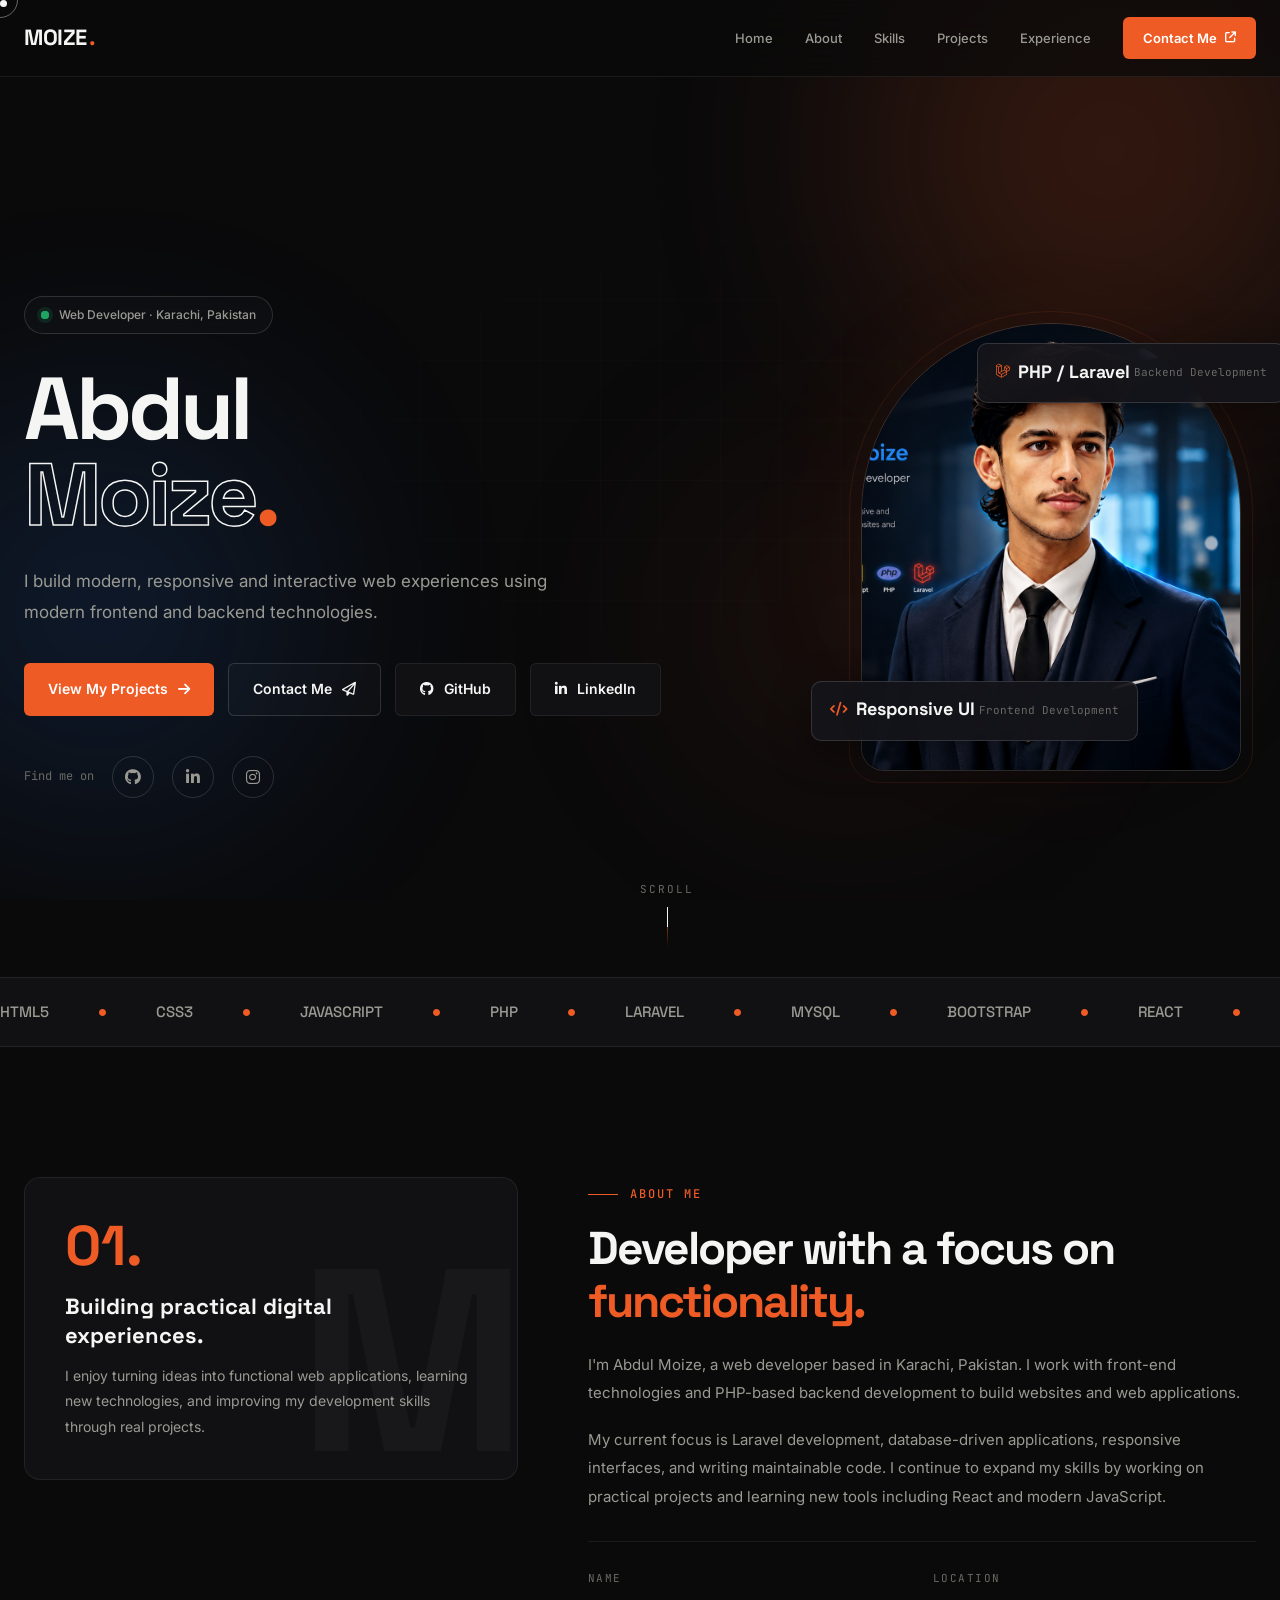
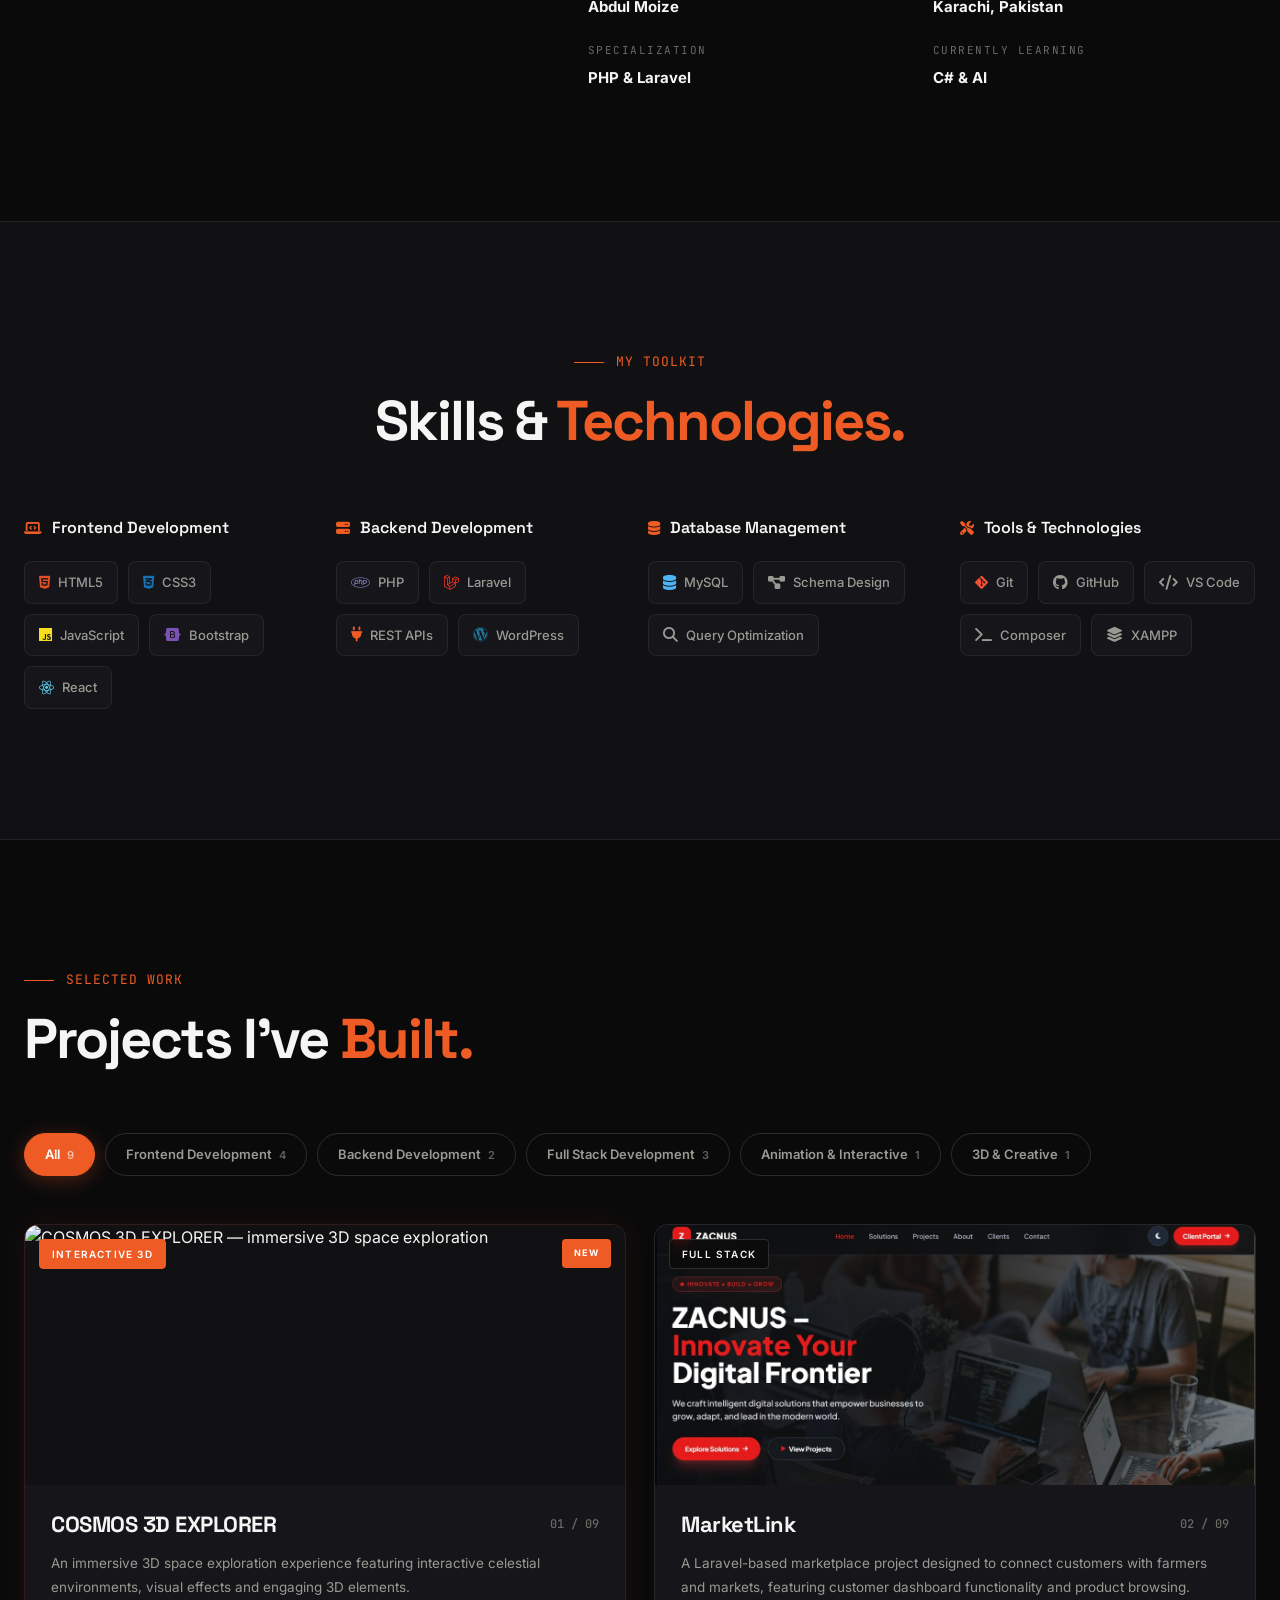
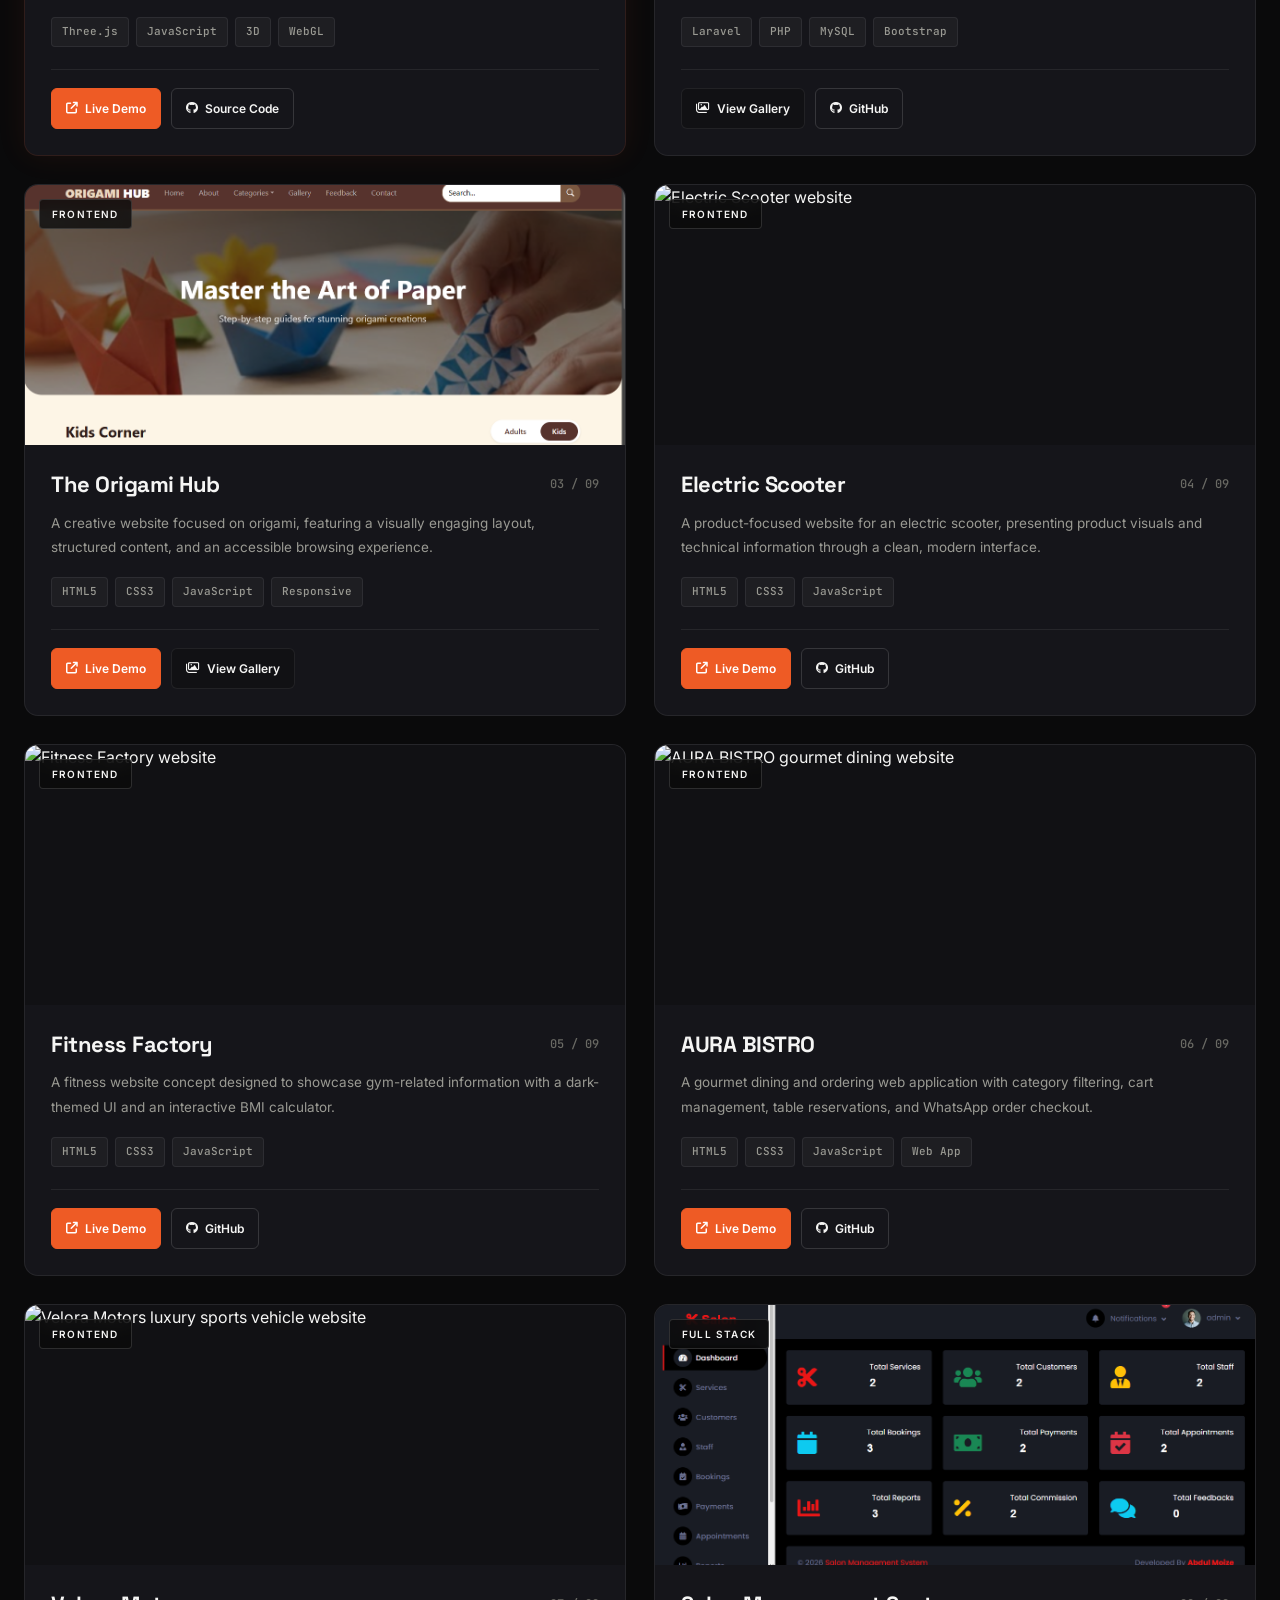
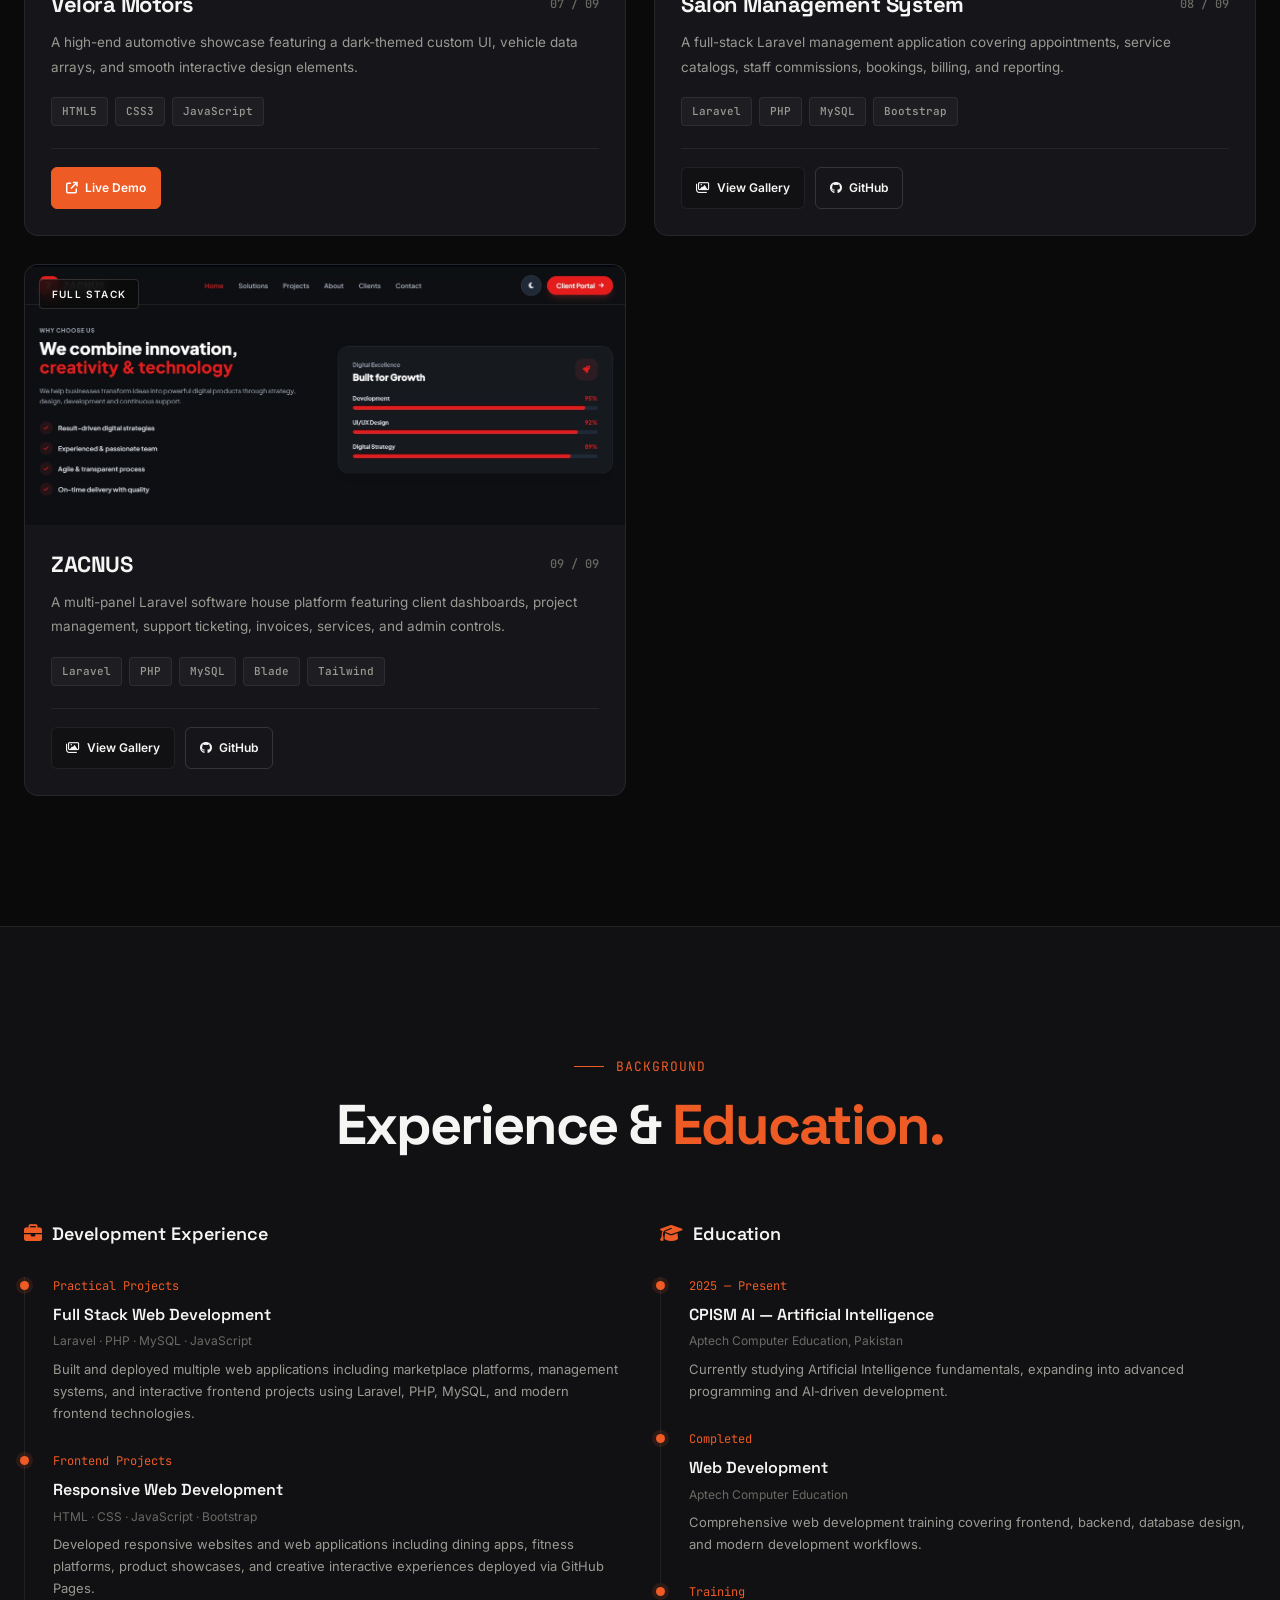
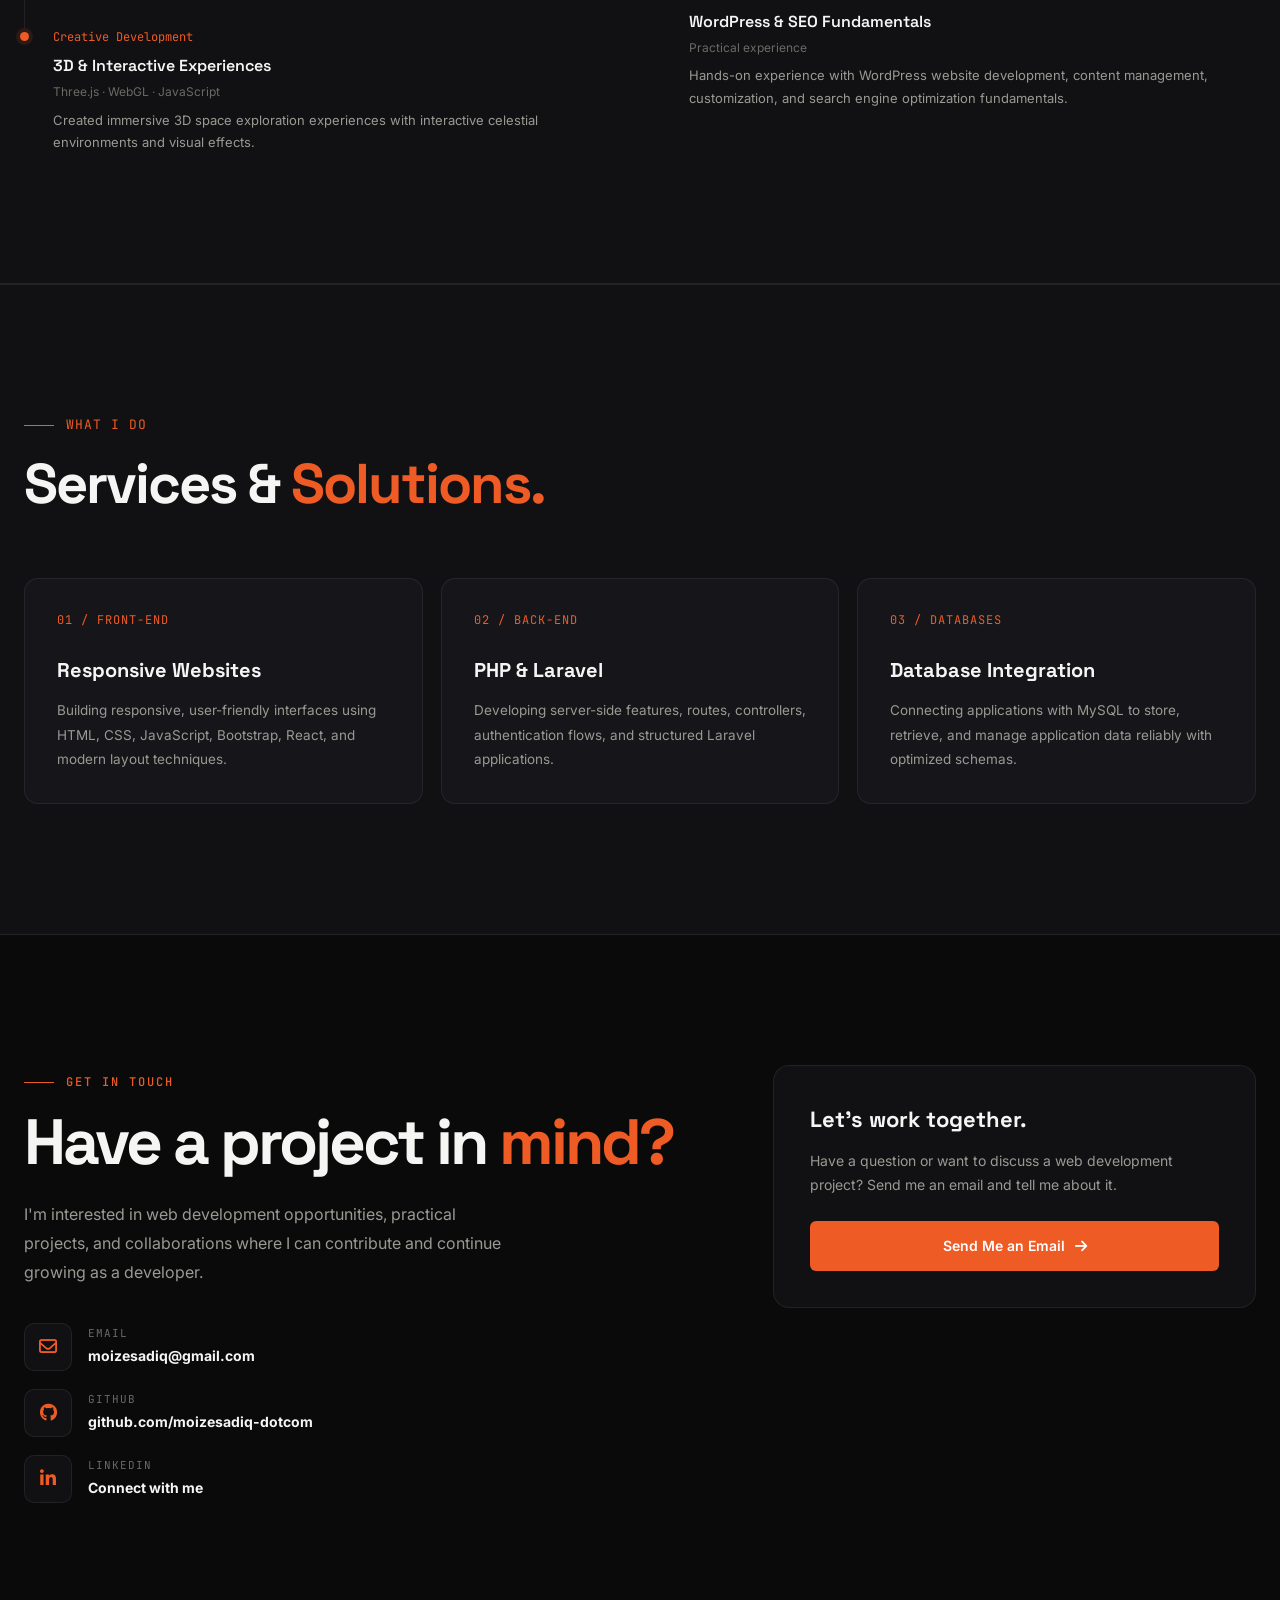
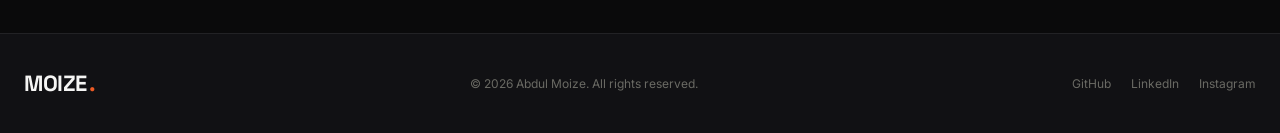
==== commit 1bf5be9a: "Updated index.html" ====
--- a/index.html
+++ b/index.html
@@ -1,38 +1,51 @@
 <!DOCTYPE html>
 <html lang="en">
-
 <head>
     <meta charset="UTF-8">
     <meta name="viewport" content="width=device-width, initial-scale=1.0">
-
     <title>Abdul Moize — Web Developer</title>
-    <meta name="description" content="Abdul Moize — Web Developer specializing in Laravel, PHP, responsive websites, and full-stack web development.">
+    <meta name="description" content="Abdul Moize — Web Developer specializing in modern, responsive and interactive web experiences. Frontend, backend, and full-stack development with Laravel, PHP, JavaScript, React and MySQL.">
+    <meta name="keywords" content="Abdul Moize, Web Developer, Laravel, PHP, JavaScript, React, MySQL, Full Stack Developer, Karachi, Pakistan">
+    <meta name="author" content="Abdul Moize">
+    <meta property="og:title" content="Abdul Moize — Web Developer">
+    <meta property="og:description" content="I build modern, responsive and interactive web experiences using modern frontend and backend technologies.">
+    <meta property="og:type" content="website">
+    <meta name="theme-color" content="#0a0a0b">
 
     <link rel="preconnect" href="https://fonts.googleapis.com">
     <link rel="preconnect" href="https://fonts.gstatic.com" crossorigin>
-    <link href="https://fonts.googleapis.com/css2?family=DM+Sans:wght@400;500;600;700&family=Space+Grotesk:wght@400;500;600;700&display=swap" rel="stylesheet">
-
+    <link href="https://fonts.googleapis.com/css2?family=Space+Grotesk:wght@400;500;600;700&family=Inter:wght@300;400;500;600;700&family=JetBrains+Mono:wght@400;500&display=swap" rel="stylesheet">
     <link rel="stylesheet" href="https://cdnjs.cloudflare.com/ajax/libs/font-awesome/6.7.2/css/all.min.css">
-
-    <script src="https://cdn.tailwindcss.com"></script>
+    <link rel="icon" href="data:image/svg+xml,<svg xmlns='http://www.w3.org/2000/svg' viewBox='0 0 100 100'><text y='.9em' font-size='90'>⚛</text></svg>">
 
     <style>
+        /* ================================================================
+           DESIGN SYSTEM
+        ================================================================ */
         :root {
-            --orange: #ee5b25;
-            --black: #11110f;
-            --cream: #f7f5f0;
-            --white: #ffffff;
-            --muted: #696963;
-            --line: #dfddd7;
-            --card: #ffffff;
-            --dark-card: #191916;
-        }
-
-        * {
-            margin: 0;
-            padding: 0;
-            box-sizing: border-box;
-        }
+            --bg: #0a0a0b;
+            --bg-elevated: #111114;
+            --bg-card: #15151a;
+            --bg-card-hover: #1a1a20;
+            --line: rgba(255, 255, 255, 0.07);
+            --line-hover: rgba(255, 255, 255, 0.14);
+            --text: #f5f5f4;
+            --text-muted: #9a9a93;
+            --text-dim: #6a6a64;
+            --accent: #ee5b25;
+            --accent-hover: #ff6b35;
+            --accent-dim: rgba(238, 91, 37, 0.12);
+            --accent-glow: rgba(238, 91, 37, 0.3);
+            --blue: #4a90d9;
+            --green: #20a464;
+            --font-display: 'Space Grotesk', sans-serif;
+            --font-body: 'Inter', sans-serif;
+            --font-mono: 'JetBrains Mono', monospace;
+            --ease: cubic-bezier(0.16, 1, 0.3, 1);
+            --ease-out: cubic-bezier(0.25, 0.46, 0.45, 0.94);
+        }
+
+        * { margin: 0; padding: 0; box-sizing: border-box; }
 
         html {
             scroll-behavior: smooth;
@@ -40,102 +53,210 @@
         }
 
         body {
-            background: var(--cream);
-            color: var(--black);
-            font-family: 'DM Sans', sans-serif;
+            background: var(--bg);
+            color: var(--text);
+            font-family: var(--font-body);
             line-height: 1.6;
             overflow-x: hidden;
-        }
-
-        body.modal-open {
-            overflow: hidden;
-        }
-
-        h1, h2, h3, h4, .brand, .nav-link {
-            font-family: 'Space Grotesk', sans-serif;
-        }
-
-        a {
-            color: inherit;
-            text-decoration: none;
-        }
-
-        img {
-            display: block;
-            max-width: 100%;
-        }
-
-        button {
-            font: inherit;
-        }
-
-        .container {
-            width: min(1160px, calc(100% - 48px));
-            margin: 0 auto;
-        }
-
-        .section {
-            padding: 100px 0;
-        }
-
-        .section-heading {
-            display: flex;
-            align-items: flex-end;
-            justify-content: space-between;
-            gap: 24px;
-            margin-bottom: 42px;
-        }
+            -webkit-font-smoothing: antialiased;
+        }
+
+        body.nav-open { overflow: hidden; }
+
+        h1, h2, h3, h4, .font-display { font-family: var(--font-display); }
+        .font-mono { font-family: var(--font-mono); }
+
+        a { color: inherit; text-decoration: none; }
+        img { display: block; max-width: 100%; }
+        button { font: inherit; border: none; background: none; cursor: pointer; color: inherit; }
+
+        ::selection { background: var(--accent); color: #fff; }
+        ::-webkit-scrollbar { width: 8px; }
+        ::-webkit-scrollbar-track { background: var(--bg); }
+        ::-webkit-scrollbar-thumb { background: #2a2a30; border-radius: 4px; }
+        ::-webkit-scrollbar-thumb:hover { background: var(--accent); }
+
+        /* ================================================================
+           LAYOUT
+        ================================================================ */
+        .container { width: min(1240px, calc(100% - 48px)); margin: 0 auto; }
+        .section { padding: 130px 0; position: relative; }
+
+        .section-head { margin-bottom: 64px; }
+        .section-head.center { text-align: center; }
+        .section-head.center .section-sub-eyebrow { justify-content: center; }
 
         .eyebrow {
             display: inline-flex;
             align-items: center;
-            gap: 10px;
-            color: var(--orange);
+            gap: 12px;
+            font-family: var(--font-mono);
             font-size: 12px;
-            font-weight: 700;
+            font-weight: 500;
+            color: var(--accent);
             letter-spacing: 2px;
             text-transform: uppercase;
-            margin-bottom: 15px;
-        }
-
+            margin-bottom: 18px;
+        }
         .eyebrow::before {
             content: "";
-            display: inline-block;
-            width: 25px;
-            height: 2px;
-            background: var(--orange);
+            width: 30px; height: 1px;
+            background: var(--accent);
         }
 
         .section-title {
             font-size: clamp(34px, 5vw, 56px);
+            font-weight: 700;
             line-height: 1.08;
             letter-spacing: -2px;
+        }
+
+        .section-sub-eyebrow {
+            display: flex;
+            align-items: center;
+            gap: 12px;
+            margin-bottom: 18px;
+            font-family: var(--font-mono);
+            font-size: 13px;
+            color: var(--accent);
+            letter-spacing: 1px;
+            text-transform: uppercase;
+        }
+        .section-sub-eyebrow::before {
+            content: "";
+            width: 30px; height: 1px;
+            background: var(--accent);
+        }
+
+        .accent { color: var(--accent); }
+
+        /* ================================================================
+           PRELOADER
+        ================================================================ */
+        .preloader {
+            position: fixed;
+            inset: 0;
+            z-index: 9999;
+            background: var(--bg);
+            display: flex;
+            align-items: center;
+            justify-content: center;
+            flex-direction: column;
+            gap: 24px;
+            transition: opacity 0.6s var(--ease), visibility 0.6s var(--ease);
+        }
+        .preloader.done { opacity: 0; visibility: hidden; }
+
+        .preloader-logo {
+            font-family: var(--font-display);
+            font-size: 28px;
             font-weight: 700;
-        }
-
-        .section-description {
-            max-width: 460px;
-            color: var(--muted);
-            font-size: 15px;
-        }
-
-        .accent {
-            color: var(--orange);
-        }
-
-        /* Navigation */
-
+            letter-spacing: -1px;
+            color: var(--text);
+            overflow: hidden;
+            white-space: nowrap;
+            border-right: 2px solid var(--accent);
+            animation: blinkCursor 0.8s infinite;
+        }
+        @keyframes blinkCursor { 50% { border-color: transparent; } }
+
+        .preloader-bar {
+            width: 200px;
+            height: 2px;
+            background: var(--line);
+            border-radius: 2px;
+            overflow: hidden;
+        }
+        .preloader-bar span {
+            display: block;
+            height: 100%;
+            width: 0;
+            background: var(--accent);
+            animation: loadBar 1.6s var(--ease-out) forwards;
+        }
+        @keyframes loadBar { to { width: 100%; } }
+
+        /* ================================================================
+           CURSOR (DESKTOP)
+        ================================================================ */
+        .cursor-dot, .cursor-ring {
+            position: fixed;
+            top: 0; left: 0;
+            pointer-events: none;
+            z-index: 10000;
+            border-radius: 50%;
+            transition: transform 0.15s ease-out, width 0.25s var(--ease), height 0.25s var(--ease), opacity 0.2s;
+            mix-blend-mode: difference;
+        }
+        .cursor-dot {
+            width: 7px; height: 7px;
+            background: #fff;
+        }
+        .cursor-ring {
+            width: 36px; height: 36px;
+            border: 1px solid rgba(255,255,255,0.4);
+            transition: transform 0.4s var(--ease), width 0.3s var(--ease), height 0.3s var(--ease), border-color 0.3s;
+        }
+        .cursor-ring.hover { width: 60px; height: 60px; border-color: var(--accent); }
+        @media (hover: none), (max-width: 800px) {
+            .cursor-dot, .cursor-ring { display: none; }
+        }
+
+        /* ================================================================
+           AMBIENT BACKGROUND
+        ================================================================ */
+        .ambient-bg {
+            position: fixed;
+            inset: 0;
+            z-index: 0;
+            pointer-events: none;
+            overflow: hidden;
+        }
+        .ambient-orb {
+            position: absolute;
+            border-radius: 50%;
+            filter: blur(120px);
+            opacity: 0.18;
+            animation: floatOrb 18s ease-in-out infinite;
+        }
+        .orb-1 { width: 500px; height: 500px; background: var(--accent); top: -100px; right: -80px; }
+        .orb-2 { width: 400px; height: 400px; background: #2a6fd6; bottom: 10%; left: -100px; animation-delay: -6s; }
+        .orb-3 { width: 350px; height: 350px; background: var(--accent); top: 50%; right: 20%; animation-delay: -12s; opacity: 0.08; }
+        @keyframes floatOrb {
+            0%, 100% { transform: translate(0, 0); }
+            33% { transform: translate(30px, -40px); }
+            66% { transform: translate(-20px, 30px); }
+        }
+
+        .grid-overlay {
+            position: fixed;
+            inset: 0;
+            z-index: 0;
+            pointer-events: none;
+            background-image:
+                linear-gradient(rgba(255,255,255,0.015) 1px, transparent 1px),
+                linear-gradient(90deg, rgba(255,255,255,0.015) 1px, transparent 1px);
+            background-size: 60px 60px;
+            mask-image: radial-gradient(ellipse at center, black 0%, transparent 75%);
+        }
+
+        /* ================================================================
+           NAVIGATION
+        ================================================================ */
         .navbar {
             position: sticky;
             top: 0;
             z-index: 1000;
-            background: rgba(247, 245, 240, 0.94);
-            backdrop-filter: blur(16px);
-            border-bottom: 1px solid rgba(17, 17, 15, 0.08);
-        }
+            background: rgba(10, 10, 11, 0.72);
+            backdrop-filter: blur(20px);
+            -webkit-backdrop-filter: blur(20px);
+            border-bottom: 1px solid var(--line);
+            transition: border-color 0.3s, background 0.3s;
+        }
+        .navbar.scrolled { background: rgba(10, 10, 11, 0.9); border-bottom-color: var(--line-hover); }
 
         .nav-inner {
-            min-height: 78px;
+            min-height: 76px;
             display: flex;
             align-items: center;
             justify-content: space-between;
@@ -143,136 +264,195 @@
         }
 
         .brand {
-            font-size: 24px;
+            font-family: var(--font-display);
+            font-size: 22px;
             font-weight: 700;
-            letter-spacing: -1px;
+            letter-spacing: -0.5px;
             white-space: nowrap;
-        }
-
-        .brand span {
-            color: var(--orange);
-        }
+            display: flex;
+            align-items: center;
+            gap: 2px;
+        }
+        .brand .dot { color: var(--accent); }
 
         .nav-links {
             display: flex;
             align-items: center;
-            gap: 30px;
+            gap: 32px;
             list-style: none;
         }
-
         .nav-link {
             position: relative;
-            color: #42423d;
+            color: var(--text-muted);
+            font-size: 13px;
+            font-weight: 500;
+            transition: color 0.25s;
+        }
+        .nav-link::after {
+            content: "";
+            position: absolute;
+            bottom: -6px; left: 0;
+            width: 0; height: 1px;
+            background: var(--accent);
+            transition: width 0.3s var(--ease);
+        }
+        .nav-link:hover { color: var(--text); }
+        .nav-link:hover::after { width: 100%; }
+
+        .nav-cta {
+            display: inline-flex;
+            align-items: center;
+            gap: 8px;
+            padding: 11px 20px;
+            background: var(--accent);
+            color: #fff;
+            border-radius: 6px;
             font-size: 13px;
             font-weight: 600;
-            transition: color 0.25s ease;
-        }
-
-        .nav-link:hover {
-            color: var(--orange);
-        }
-
-        .nav-contact {
-            background: var(--black);
-            color: var(--white);
-            padding: 12px 19px;
-            border-radius: 4px;
-            transition: background 0.25s ease;
-        }
-
-        .nav-contact:hover {
-            background: var(--orange);
-            color: var(--white);
-        }
+            transition: background 0.25s, transform 0.25s var(--ease);
+        }
+        .nav-cta:hover { background: var(--accent-hover); transform: translateY(-2px); }
 
         .menu-toggle {
             display: none;
-            border: 0;
-            background: transparent;
-            color: var(--black);
-            font-size: 24px;
-            cursor: pointer;
-            padding: 8px;
-        }
-
-        /* Hero */
-
+            width: 42px; height: 42px;
+            align-items: center;
+            justify-content: center;
+            font-size: 22px;
+            color: var(--text);
+        }
+
+        /* Mobile nav */
+        .mobile-nav {
+            position: fixed;
+            inset: 0;
+            z-index: 999;
+            background: var(--bg);
+            display: flex;
+            flex-direction: column;
+            align-items: center;
+            justify-content: center;
+            gap: 8px;
+            opacity: 0;
+            visibility: hidden;
+            transition: opacity 0.35s var(--ease), visibility 0.35s;
+        }
+        .mobile-nav.active { opacity: 1; visibility: visible; }
+        .mobile-nav a {
+            font-family: var(--font-display);
+            font-size: 32px;
+            font-weight: 600;
+            color: var(--text);
+            padding: 12px;
+            transition: color 0.25s;
+        }
+        .mobile-nav a:hover { color: var(--accent); }
+        .mobile-nav-close {
+            position: absolute;
+            top: 24px; right: 24px;
+            font-size: 28px;
+            color: var(--text);
+        }
+
+        /* ================================================================
+           HERO
+        ================================================================ */
         .hero {
-            min-height: 690px;
+            min-height: 100vh;
             display: flex;
             align-items: center;
-            padding: 100px 0 85px;
+            padding: 120px 0 80px;
             position: relative;
             overflow: hidden;
         }
 
-        .hero::after {
+        .hero-grid {
+            display: grid;
+            grid-template-columns: 1.3fr 0.7fr;
+            align-items: center;
+            gap: 60px;
+            position: relative;
+            z-index: 2;
+        }
+
+        .hero-badge {
+            display: inline-flex;
+            align-items: center;
+            gap: 10px;
+            padding: 8px 16px;
+            border: 1px solid var(--line-hover);
+            border-radius: 50px;
+            font-size: 12px;
+            font-weight: 500;
+            color: var(--text-muted);
+            margin-bottom: 32px;
+            background: rgba(255,255,255,0.02);
+            backdrop-filter: blur(8px);
+        }
+        .status-dot {
+            width: 8px; height: 8px;
+            background: var(--green);
+            border-radius: 50%;
+            box-shadow: 0 0 0 4px rgba(32, 164, 100, 0.15);
+            position: relative;
+        }
+        .status-dot::after {
             content: "";
             position: absolute;
-            right: -150px;
-            top: 30px;
-            width: 450px;
-            height: 450px;
-            border: 1px solid rgba(238, 91, 37, 0.13);
+            inset: 0;
             border-radius: 50%;
-            pointer-events: none;
-        }
-
-        .hero-grid {
-            display: grid;
-            grid-template-columns: 1.2fr 0.8fr;
-            align-items: center;
-            gap: 65px;
-            position: relative;
-            z-index: 1;
-        }
-
-        .hero-kicker {
-            display: inline-flex;
-            align-items: center;
-            gap: 10px;
-            padding: 8px 13px;
-            border: 1px solid var(--line);
-            border-radius: 50px;
-            font-size: 12px;
-            font-weight: 600;
+            background: var(--green);
+            animation: ping 2s ease-out infinite;
+        }
+        @keyframes ping {
+            0% { transform: scale(1); opacity: 1; }
+            100% { transform: scale(2.5); opacity: 0; }
+        }
+
+        .hero h1 {
+            font-size: clamp(48px, 7vw, 88px);
+            font-weight: 700;
+            line-height: 0.98;
+            letter-spacing: -4px;
             margin-bottom: 28px;
         }
-
-        .status-dot {
-            width: 8px;
-            height: 8px;
-            background: #20a464;
-            border-radius: 50%;
-            box-shadow: 0 0 0 4px rgba(32, 164, 100, 0.12);
-        }
-
-        .hero h1 {
-            font-size: clamp(48px, 6.8vw, 83px);
-            font-weight: 700;
-            line-height: 0.99;
-            letter-spacing: -5px;
-            margin-bottom: 26px;
-        }
-
         .hero h1 .outline {
             color: transparent;
-            -webkit-text-stroke: 1.5px var(--black);
+            -webkit-text-stroke: 1.5px var(--text);
+        }
+        .hero h1 .line { display: block; overflow: hidden; }
+        .hero h1 .line span {
+            display: inline-block;
+            transform: translateY(110%);
+            opacity: 0;
+            animation: heroReveal 1s var(--ease) forwards;
+        }
+        .hero h1 .line:nth-child(2) span { animation-delay: 0.15s; }
+        @keyframes heroReveal {
+            to { transform: translateY(0); opacity: 1; }
         }
 
         .hero-description {
-            max-width: 520px;
-            color: var(--muted);
-            font-size: 16px;
-            line-height: 1.9;
-            margin-bottom: 32px;
+            max-width: 540px;
+            color: var(--text-muted);
+            font-size: 17px;
+            line-height: 1.8;
+            margin-bottom: 36px;
+            opacity: 0;
+            animation: fadeUp 0.8s var(--ease) 0.4s forwards;
+        }
+        @keyframes fadeUp {
+            from { opacity: 0; transform: translateY(20px); }
+            to { opacity: 1; transform: translateY(0); }
         }
 
         .hero-actions {
             display: flex;
             flex-wrap: wrap;
-            gap: 13px;
-            margin-bottom: 38px;
+            gap: 14px;
+            margin-bottom: 40px;
+            opacity: 0;
+            animation: fadeUp 0.8s var(--ease) 0.55s forwards;
         }
 
         .btn {
@@ -280,352 +460,358 @@
             align-items: center;
             justify-content: center;
             gap: 10px;
-            min-height: 49px;
-            padding: 13px 21px;
-            border: 1px solid transparent;
-            border-radius: 4px;
-            font-size: 13px;
-            font-weight: 700;
+            min-height: 50px;
+            padding: 14px 24px;
+            border-radius: 6px;
+            font-size: 14px;
+            font-weight: 600;
+            transition: transform 0.25s var(--ease), background 0.25s, color 0.25s, border-color 0.25s, box-shadow 0.25s;
             cursor: pointer;
-            transition: transform 0.25s ease, background 0.25s ease, color 0.25s ease;
-        }
-
-        .btn:hover {
-            transform: translateY(-3px);
-        }
-
-        .btn-primary {
-            color: var(--white);
-            background: var(--orange);
-        }
-
-        .btn-primary:hover {
-            background: #d84a18;
-        }
-
-        .btn-dark {
-            color: var(--white);
-            background: var(--black);
-        }
-
-        .btn-dark:hover {
-            background: #30302b;
-        }
-
-        .btn-outline {
-            color: var(--black);
-            background: transparent;
-            border-color: #c9c7c0;
-        }
-
-        .btn-outline:hover {
-            border-color: var(--orange);
-            color: var(--orange);
-        }
+        }
+        .btn:hover { transform: translateY(-3px); }
+        .btn i { transition: transform 0.25s; }
+        .btn:hover i.fa-arrow-right { transform: translateX(4px); }
+
+        .btn-primary { background: var(--accent); color: #fff; }
+        .btn-primary:hover { background: var(--accent-hover); box-shadow: 0 8px 30px var(--accent-glow); }
+        .btn-ghost { color: var(--text); border: 1px solid var(--line-hover); background: rgba(255,255,255,0.02); }
+        .btn-ghost:hover { border-color: var(--accent); color: var(--accent); }
+        .btn-dark { background: var(--bg-elevated); color: var(--text); border: 1px solid var(--line); }
+        .btn-dark:hover { background: var(--bg-card-hover); border-color: var(--line-hover); }
 
         .hero-socials {
             display: flex;
             align-items: center;
-            gap: 17px;
-        }
-
-        .hero-socials span {
-            color: var(--muted);
-            font-size: 12px;
-        }
-
+            gap: 18px;
+            opacity: 0;
+            animation: fadeUp 0.8s var(--ease) 0.7s forwards;
+        }
+        .hero-socials span { color: var(--text-dim); font-size: 12px; font-family: var(--font-mono); }
         .hero-socials a {
-            width: 35px;
-            height: 35px;
+            width: 42px; height: 42px;
             display: grid;
             place-items: center;
-            border: 1px solid var(--line);
+            border: 1px solid var(--line-hover);
             border-radius: 50%;
-            transition: 0.25s ease;
-        }
-
+            color: var(--text-muted);
+            transition: 0.3s var(--ease);
+        }
         .hero-socials a:hover {
-            background: var(--orange);
-            border-color: var(--orange);
-            color: white;
-        }
-
+            background: var(--accent);
+            border-color: var(--accent);
+            color: #fff;
+            transform: translateY(-3px);
+        }
+
+        /* Hero visual */
         .hero-visual {
             position: relative;
-            min-height: 420px;
             display: flex;
             align-items: center;
             justify-content: center;
-        }
-
-        .hero-art {
-            width: min(100%, 390px);
-            aspect-ratio: 0.9;
-            background: var(--orange);
-            border-radius: 48% 48% 8px 8px;
+            opacity: 0;
+            animation: fadeUp 1s var(--ease) 0.5s forwards;
+        }
+
+        .hero-image-frame {
+            position: relative;
+            width: min(100%, 380px);
+            aspect-ratio: 0.85;
+        }
+        .hero-image-frame img {
+            width: 100%;
+            height: 100%;
+            object-fit: cover;
+            border-radius: 200px 200px 24px 24px;
+            border: 1px solid var(--line-hover);
+        }
+        .hero-image-frame::before {
+            content: "";
+            position: absolute;
+            inset: -12px;
+            border: 1px solid var(--accent-dim);
+            border-radius: 212px 212px 32px 32px;
+            pointer-events: none;
+        }
+        .hero-image-frame::after {
+            content: "";
+            position: absolute;
+            inset: -40px;
+            background: radial-gradient(circle, var(--accent-glow), transparent 70%);
+            filter: blur(60px);
+            z-index: -1;
+            opacity: 0.5;
+        }
+
+        .floating-card {
+            position: absolute;
+            background: rgba(21, 21, 26, 0.9);
+            backdrop-filter: blur(16px);
+            padding: 14px 18px;
+            border: 1px solid var(--line-hover);
+            border-radius: 10px;
+            box-shadow: 0 12px 40px rgba(0,0,0,0.4);
+            animation: floatCard 4s ease-in-out infinite;
+        }
+        @keyframes floatCard {
+            0%, 100% { transform: translateY(0); }
+            50% { transform: translateY(-10px); }
+        }
+        .floating-card strong {
+            display: block;
+            font-family: var(--font-display);
+            font-size: 18px;
+            line-height: 1.2;
+            color: var(--text);
+        }
+        .floating-card small { color: var(--text-dim); font-size: 11px; font-family: var(--font-mono); }
+        .floating-card .fc-icon {
+            display: inline-flex;
+            align-items: center;
+            gap: 8px;
+            margin-bottom: 6px;
+        }
+        .floating-card .fc-icon i { color: var(--accent); font-size: 14px; }
+        .floating-card.top { top: 20px; right: -30px; animation-delay: -2s; }
+        .floating-card.bottom { bottom: 30px; left: -35px; }
+
+        /* Scroll indicator */
+        .scroll-indicator {
+            position: absolute;
+            bottom: 30px;
+            left: 50%;
+            transform: translateX(-50%);
             display: flex;
-            align-items: center;
-            justify-content: center;
+            flex-direction: column;
+            align-items: center;
+            gap: 8px;
+            color: var(--text-dim);
+            font-size: 11px;
+            font-family: var(--font-mono);
+            text-transform: uppercase;
+            letter-spacing: 2px;
+            opacity: 0;
+            animation: fadeUp 1s var(--ease) 1.2s forwards;
+        }
+        .scroll-line {
+            width: 1px; height: 40px;
+            background: linear-gradient(to bottom, var(--accent), transparent);
+            overflow: hidden;
+        }
+        .scroll-line::after {
+            content: "";
+            display: block;
+            width: 100%; height: 50%;
+            background: var(--text);
+            animation: scrollDown 2s ease-in-out infinite;
+        }
+        @keyframes scrollDown {
+            0% { transform: translateY(-100%); }
+            100% { transform: translateY(200%); }
+        }
+
+        /* ================================================================
+           MARQUEE
+        ================================================================ */
+        .marquee {
+            border-top: 1px solid var(--line);
+            border-bottom: 1px solid var(--line);
+            overflow: hidden;
+            background: var(--bg-elevated);
+        }
+        .marquee-track {
+            display: flex;
+            gap: 50px;
+            padding: 22px 0;
+            white-space: nowrap;
+            animation: marquee 30s linear infinite;
+        }
+        .marquee:hover .marquee-track { animation-play-state: paused; }
+        @keyframes marquee {
+            from { transform: translateX(0); }
+            to { transform: translateX(-50%); }
+        }
+        .marquee-item {
+            display: inline-flex;
+            align-items: center;
+            gap: 50px;
+            font-family: var(--font-display);
+            font-size: 15px;
+            font-weight: 500;
+            color: var(--text-muted);
+        }
+        .marquee-item i { color: var(--accent); font-size: 7px; }
+
+        /* ================================================================
+           ABOUT
+        ================================================================ */
+        .about-grid {
+            display: grid;
+            grid-template-columns: 0.85fr 1.15fr;
+            gap: 70px;
+            align-items: start;
+        }
+
+        .about-panel {
+            background: var(--bg-elevated);
+            border: 1px solid var(--line);
+            border-radius: 16px;
+            padding: 40px;
             position: relative;
             overflow: hidden;
         }
-
-        .hero-art::before {
-            content: "";
-            position: absolute;
-            width: 290px;
-            height: 290px;
-            border: 1px solid rgba(255, 255, 255, 0.3);
-            border-radius: 50%;
-        }
-
-        .hero-art::after {
-            content: "</>";
-            position: absolute;
-            font-family: 'Space Grotesk', sans-serif;
-            font-size: clamp(90px, 12vw, 150px);
-            font-weight: 700;
-            color: rgba(255, 255, 255, 0.92);
-            letter-spacing: -12px;
-        }
-
-        .floating-card {
-            position: absolute;
-            background: var(--white);
-            padding: 15px 19px;
-            border: 1px solid var(--line);
-            box-shadow: 0 12px 35px rgba(17, 17, 15, 0.09);
-            border-radius: 7px;
-        }
-
-        .floating-card strong {
-            display: block;
-            font-family: 'Space Grotesk', sans-serif;
-            font-size: 21px;
-            line-height: 1.2;
-        }
-
-        .floating-card small {
-            color: var(--muted);
-            font-size: 11px;
-        }
-
-        .floating-card.top {
-            top: 35px;
-            right: -15px;
-        }
-
-        .floating-card.bottom {
-            bottom: 35px;
-            left: -25px;
-        }
-
-        /* Marquee */
-
-        .marquee {
-            background: var(--black);
-            color: var(--white);
-            padding: 20px 0;
-            overflow: hidden;
-        }
-
-        .marquee-track {
-            display: flex;
-            justify-content: center;
-            flex-wrap: wrap;
-            gap: 28px;
-            font-family: 'Space Grotesk', sans-serif;
-            font-size: 13px;
-            font-weight: 600;
-            letter-spacing: 1px;
-        }
-
-        .marquee-track span {
-            display: inline-flex;
-            align-items: center;
-            gap: 28px;
-        }
-
-        .marquee-track i {
-            color: var(--orange);
-            font-size: 9px;
-        }
-
-        /* Stats */
-
-        .stats {
-            padding: 40px 0;
-            border-bottom: 1px solid var(--line);
-        }
-
-        .stats-grid {
-            display: grid;
-            grid-template-columns: repeat(4, 1fr);
-        }
-
-        .stat-item {
-            padding: 15px 25px;
-            border-right: 1px solid var(--line);
-        }
-
-        .stat-item:first-child {
-            padding-left: 0;
-        }
-
-        .stat-item:last-child {
-            border-right: 0;
-        }
-
-        .stat-item strong {
-            display: block;
-            font-family: 'Space Grotesk', sans-serif;
-            font-size: 36px;
-            line-height: 1.2;
-            letter-spacing: -1px;
-        }
-
-        .stat-item p {
-            margin-top: 5px;
-            color: var(--muted);
-            font-size: 12px;
-        }
-
-        /* About */
-
-        .about-grid {
-            display: grid;
-            grid-template-columns: 0.9fr 1.1fr;
-            gap: 80px;
-            align-items: start;
-        }
-
-        .about-panel {
-            background: var(--black);
-            color: var(--white);
-            padding: 38px;
-            border-radius: 6px;
-            position: relative;
-            overflow: hidden;
-        }
-
         .about-panel::after {
             content: "M";
             position: absolute;
-            right: -5px;
-            bottom: -80px;
-            font-family: 'Space Grotesk', sans-serif;
-            font-size: 250px;
+            right: -10px; bottom: -90px;
+            font-family: var(--font-display);
+            font-size: 260px;
             font-weight: 700;
-            color: rgba(255, 255, 255, 0.04);
+            color: rgba(255,255,255,0.03);
             pointer-events: none;
         }
-
         .about-panel .big-number {
-            font-family: 'Space Grotesk', sans-serif;
-            font-size: 64px;
+            font-family: var(--font-display);
+            font-size: 56px;
             line-height: 1;
             font-weight: 700;
-            color: var(--orange);
-        }
-
+            color: var(--accent);
+        }
         .about-panel h3 {
-            font-size: 24px;
-            line-height: 1.25;
-            margin: 15px 0;
-        }
-
+            font-size: 22px;
+            line-height: 1.3;
+            margin: 18px 0 14px;
+            color: var(--text);
+        }
         .about-panel p {
             position: relative;
             z-index: 1;
-            color: #b6b6ae;
+            color: var(--text-muted);
             font-size: 14px;
+            line-height: 1.8;
         }
 
         .about-content h2 {
-            font-size: clamp(34px, 4vw, 48px);
+            font-size: clamp(32px, 4vw, 46px);
             letter-spacing: -2px;
-            line-height: 1.12;
-            margin-bottom: 22px;
-        }
-
+            line-height: 1.14;
+            margin-bottom: 24px;
+        }
         .about-content p {
-            color: var(--muted);
+            color: var(--text-muted);
             font-size: 15px;
+            line-height: 1.9;
             margin-bottom: 18px;
         }
 
         .about-details {
             display: grid;
             grid-template-columns: repeat(2, 1fr);
-            gap: 20px;
-            margin-top: 28px;
-            padding-top: 25px;
+            gap: 22px;
+            margin-top: 30px;
+            padding-top: 28px;
             border-top: 1px solid var(--line);
         }
-
         .detail-item span {
             display: block;
-            color: var(--muted);
+            color: var(--text-dim);
             font-size: 11px;
             text-transform: uppercase;
-            letter-spacing: 1px;
-            margin-bottom: 4px;
-        }
-
-        .detail-item strong {
-            font-size: 14px;
-            overflow-wrap: anywhere;
-        }
-
-        /* Skills */
-
-        .skills-section {
-            background: #eeece5;
-        }
+            letter-spacing: 1.5px;
+            margin-bottom: 6px;
+            font-family: var(--font-mono);
+        }
+        .detail-item strong { font-size: 15px; color: var(--text); overflow-wrap: anywhere; }
+
+        /* ================================================================
+           SKILLS
+        ================================================================ */
+        .skills-section { background: var(--bg-elevated); border-top: 1px solid var(--line); border-bottom: 1px solid var(--line); }
 
         .skills-grid {
             display: grid;
             grid-template-columns: repeat(4, 1fr);
-            gap: 15px;
-        }
-
-        .skill-card {
-            background: var(--cream);
-            padding: 25px 22px;
-            border: 1px solid #e2dfd7;
-            border-radius: 5px;
-            transition: transform 0.25s ease, border-color 0.25s ease;
-        }
-
-        .skill-card:hover {
-            transform: translateY(-5px);
-            border-color: var(--orange);
-        }
-
-        .skill-icon {
-            width: 43px;
-            height: 43px;
-            display: grid;
-            place-items: center;
-            background: rgba(238, 91, 37, 0.1);
-            color: var(--orange);
-            border-radius: 5px;
-            font-size: 19px;
-            margin-bottom: 18px;
-        }
-
-        .skill-card h3 {
-            font-size: 15px;
-            margin-bottom: 7px;
-        }
-
-        .skill-card p {
-            color: var(--muted);
-            font-size: 12px;
-            line-height: 1.7;
-        }
-
-        /* Projects */
+            gap: 16px;
+        }
+        .skill-category h3 {
+            font-size: 16px;
+            font-weight: 600;
+            margin-bottom: 20px;
+            color: var(--text);
+            display: flex;
+            align-items: center;
+            gap: 10px;
+        }
+        .skill-category h3 i { color: var(--accent); font-size: 14px; }
+
+        .skill-chips {
+            display: flex;
+            flex-wrap: wrap;
+            gap: 10px;
+        }
+        .skill-chip {
+            display: inline-flex;
+            align-items: center;
+            gap: 8px;
+            padding: 10px 14px;
+            background: var(--bg-card);
+            border: 1px solid var(--line);
+            border-radius: 8px;
+            font-size: 13px;
+            font-weight: 500;
+            color: var(--text-muted);
+            transition: 0.3s var(--ease);
+        }
+        .skill-chip:hover {
+            border-color: var(--accent);
+            color: var(--text);
+            transform: translateY(-3px);
+            background: var(--bg-card-hover);
+        }
+        .skill-chip i { font-size: 15px; }
+        .skill-chip .fa-html5 { color: #e34f26; }
+        .skill-chip .fa-css3-alt { color: #1572b6; }
+        .skill-chip .fa-js { color: #f7df1e; }
+        .skill-chip .fa-bootstrap { color: #7952b3; }
+        .skill-chip .fa-react { color: #61dafb; }
+        .skill-chip .fa-php { color: #777bb4; }
+        .skill-chip .fa-laravel { color: #ff2d20; }
+        .skill-chip .fa-database { color: #4db5f5; }
+        .skill-chip .fa-wordpress { color: #21759b; }
+        .skill-chip .fa-git-alt { color: #f05033; }
+        .skill-chip .fa-plug { color: var(--accent); }
+
+        /* ================================================================
+           PROJECTS
+        ================================================================ */
+        .filters {
+            display: flex;
+            flex-wrap: wrap;
+            gap: 10px;
+            margin-bottom: 48px;
+        }
+        .filter-btn {
+            padding: 10px 20px;
+            border: 1px solid var(--line-hover);
+            border-radius: 50px;
+            background: transparent;
+            color: var(--text-muted);
+            font-size: 13px;
+            font-weight: 600;
+            transition: 0.3s var(--ease);
+        }
+        .filter-btn:hover { color: var(--text); border-color: var(--text-muted); }
+        .filter-btn.active {
+            background: var(--accent);
+            border-color: var(--accent);
+            color: #fff;
+            box-shadow: 0 4px 20px var(--accent-glow);
+        }
+        .filter-btn .count {
+            font-size: 11px;
+            opacity: 0.6;
+            margin-left: 4px;
+        }
 
         .projects-grid {
             display: grid;
@@ -634,84 +820,104 @@
         }
 
         .project-card {
-            background: var(--card);
+            background: var(--bg-card);
             border: 1px solid var(--line);
-            border-radius: 7px;
+            border-radius: 14px;
             overflow: hidden;
-            transition: transform 0.3s ease, box-shadow 0.3s ease;
+            transition: transform 0.4s var(--ease), border-color 0.3s, box-shadow 0.3s, opacity 0.4s;
             min-width: 0;
-        }
-
+            position: relative;
+        }
         .project-card:hover {
-            transform: translateY(-6px);
-            box-shadow: 0 18px 45px rgba(17, 17, 15, 0.09);
-        }
-
+            transform: translateY(-8px);
+            border-color: var(--line-hover);
+            box-shadow: 0 20px 50px rgba(0,0,0,0.3);
+        }
         .project-card.featured {
-            border-top: 4px solid var(--orange);
+            border-color: var(--accent-dim);
+            box-shadow: 0 0 30px rgba(238,91,37,0.08);
+        }
+        .project-card.featured:hover { box-shadow: 0 20px 50px rgba(238,91,37,0.15); }
+
+        .project-card.is-hidden {
+            opacity: 0;
+            transform: scale(0.95);
+            pointer-events: none;
+            position: absolute;
+            width: 0;
+            height: 0;
+            overflow: hidden;
+            margin: 0;
+            padding: 0;
+            border: 0;
         }
 
         .project-image {
             position: relative;
-            height: 270px;
-            background: #e9e6df;
+            height: 260px;
+            background: var(--bg-elevated);
             overflow: hidden;
         }
-
         .project-image img {
             width: 100%;
             height: 100%;
             object-fit: cover;
-            transition: transform 0.5s ease;
-        }
-
-        .project-card:hover .project-image img {
-            transform: scale(1.04);
-        }
+            transition: transform 0.6s var(--ease);
+        }
+        .project-card:hover .project-image img { transform: scale(1.06); }
+
+        .project-overlay {
+            position: absolute;
+            inset: 0;
+            background: linear-gradient(to top, rgba(10,10,11,0.6), transparent 50%);
+            opacity: 0;
+            transition: opacity 0.3s;
+        }
+        .project-card:hover .project-overlay { opacity: 1; }
 
         .project-label {
             position: absolute;
-            top: 15px;
-            left: 15px;
-            padding: 7px 11px;
-            background: var(--black);
-            color: var(--white);
+            top: 14px; left: 14px;
+            padding: 6px 12px;
+            background: rgba(10,10,11,0.8);
+            backdrop-filter: blur(8px);
+            color: var(--text);
             font-size: 10px;
-            font-weight: 700;
+            font-weight: 600;
             text-transform: uppercase;
-            letter-spacing: 1px;
-            border-radius: 3px;
-        }
-
-        .project-content {
-            padding: 25px;
-        }
+            letter-spacing: 1.2px;
+            border-radius: 4px;
+            border: 1px solid var(--line-hover);
+        }
+        .project-label.accent { background: var(--accent); border-color: var(--accent); color: #fff; }
+
+        .project-content { padding: 26px; }
 
         .project-topline {
             display: flex;
             align-items: flex-start;
             justify-content: space-between;
             gap: 15px;
-            margin-bottom: 10px;
-        }
-
+            margin-bottom: 12px;
+        }
         .project-topline h3 {
-            font-size: 24px;
-            line-height: 1.2;
-            letter-spacing: -0.7px;
+            font-size: 22px;
+            line-height: 1.25;
+            letter-spacing: -0.5px;
             overflow-wrap: anywhere;
         }
-
         .project-number {
-            color: #aaa79f;
-            font-family: 'Space Grotesk', sans-serif;
+            color: var(--text-dim);
+            font-family: var(--font-mono);
             font-size: 12px;
-            font-weight: 700;
+            font-weight: 500;
+            flex-shrink: 0;
+            padding-top: 4px;
         }
 
         .project-content > p {
-            color: var(--muted);
-            font-size: 13px;
+            color: var(--text-muted);
+            font-size: 13.5px;
             line-height: 1.8;
             margin-bottom: 18px;
         }
@@ -722,274 +928,239 @@
             gap: 7px;
             margin-bottom: 22px;
         }
-
         .project-tags span {
-            background: #f0eee8;
-            color: #55554e;
-            padding: 5px 9px;
-            border-radius: 3px;
-            font-size: 10px;
-            font-weight: 700;
+            background: rgba(255,255,255,0.04);
+            color: var(--text-muted);
+            padding: 5px 10px;
+            border-radius: 4px;
+            font-size: 11px;
+            font-weight: 500;
+            font-family: var(--font-mono);
+            border: 1px solid var(--line);
         }
 
         .project-actions {
             display: flex;
             align-items: center;
             flex-wrap: wrap;
-            gap: 9px;
-            padding-top: 17px;
-            border-top: 1px solid #ece9e2;
-        }
-
+            gap: 10px;
+            padding-top: 18px;
+            border-top: 1px solid var(--line);
+        }
         .project-btn {
             display: inline-flex;
             align-items: center;
             justify-content: center;
             gap: 7px;
-            min-height: 39px;
-            padding: 10px 13px;
+            min-height: 40px;
+            padding: 10px 14px;
+            border-radius: 6px;
+            border: 1px solid var(--line-hover);
+            background: transparent;
+            color: var(--text);
+            font-size: 12px;
+            font-weight: 600;
+            transition: 0.25s var(--ease);
+        }
+        .project-btn:hover {
+            border-color: var(--text);
+            background: var(--bg-card-hover);
+        }
+        .project-btn.demo {
+            color: #fff;
+            background: var(--accent);
+            border-color: var(--accent);
+        }
+        .project-btn.demo:hover {
+            background: var(--accent-hover);
+            border-color: var(--accent-hover);
+            box-shadow: 0 4px 16px var(--accent-glow);
+        }
+        .project-btn.gallery {
+            color: var(--text);
+            background: var(--bg-elevated);
+            border-color: var(--line);
+        }
+        .project-btn.gallery:hover { background: var(--bg-card-hover); border-color: var(--line-hover); }
+
+        .featured-badge {
+            position: absolute;
+            top: 14px; right: 14px;
+            z-index: 3;
+            background: var(--accent);
+            color: #fff;
+            padding: 7px 12px;
             border-radius: 4px;
-            border: 1px solid var(--line);
-            background: transparent;
-            color: var(--black);
-            font-size: 11px;
+            font-size: 9px;
             font-weight: 700;
-            cursor: pointer;
-            transition: 0.25s ease;
-        }
-
-        .project-btn:hover {
-            border-color: var(--black);
-            background: var(--black);
-            color: var(--white);
-        }
-
-        .project-btn.demo-btn {
-            color: var(--white);
-            background: var(--orange);
-            border-color: var(--orange);
-        }
-
-        .project-btn.demo-btn:hover {
-            background: #d84a18;
-            border-color: #d84a18;
-        }
-
-        .project-btn.gallery-btn {
-            color: var(--black);
-            background: #eeece5;
-            border-color: #eeece5;
-        }
-
-        .project-btn.gallery-btn:hover {
-            color: var(--white);
-            background: var(--black);
-            border-color: var(--black);
-        }
-
-        /* MarketLink featured card */
-
-        .marketlink-card {
-            border: 2px solid var(--orange);
-            box-shadow: 0 12px 35px rgba(238, 91, 37, 0.09);
-            position: relative;
-        }
-
-        .marketlink-card::before {
-            content: "FEATURED PROJECT";
-            position: absolute;
-            z-index: 3;
-            top: 15px;
-            right: 15px;
-            background: var(--orange);
-            color: white;
-            padding: 8px 11px;
-            border-radius: 3px;
-            font-size: 9px;
-            font-weight: 800;
-            letter-spacing: 1px;
-        }
-
-        .marketlink-card .project-image {
-            height: 290px;
-        }
-
-        .marketlink-card .project-content {
-            padding: 28px;
-        }
-
-        .marketlink-card .project-topline h3 {
-            color: var(--orange);
-            font-size: 29px;
-        }
-
-        .marketlink-card .project-btn {
-            min-height: 42px;
-            padding: 11px 15px;
-        }
-
-        /* Services */
-
+            letter-spacing: 1.5px;
+            text-transform: uppercase;
+        }
+
+        /* ================================================================
+           SERVICES
+        ================================================================ */
         .services-section {
-            background: var(--black);
-            color: var(--white);
-        }
-
-        .services-section .section-description {
-            color: #aaa9a1;
-        }
-
+            background: var(--bg-elevated);
+            border-top: 1px solid var(--line);
+            border-bottom: 1px solid var(--line);
+        }
         .services-grid {
             display: grid;
             grid-template-columns: repeat(3, 1fr);
-            gap: 17px;
-        }
-
+            gap: 18px;
+        }
         .service-card {
-            border: 1px solid #34342f;
-            padding: 29px;
-            border-radius: 5px;
-            transition: border-color 0.25s ease, transform 0.25s ease;
-        }
-
-        .service-card:hover {
-            border-color: var(--orange);
-            transform: translateY(-5px);
-        }
-
+            background: var(--bg-card);
+            border: 1px solid var(--line);
+            padding: 32px;
+            border-radius: 14px;
+            transition: 0.35s var(--ease);
+            position: relative;
+            overflow: hidden;
+        }
+        .service-card::before {
+            content: "";
+            position: absolute;
+            top: 0; left: 0;
+            width: 0; height: 2px;
+            background: var(--accent);
+            transition: width 0.4s var(--ease);
+        }
+        .service-card:hover { transform: translateY(-6px); border-color: var(--line-hover); }
+        .service-card:hover::before { width: 100%; }
         .service-number {
-            color: var(--orange);
-            font-family: 'Space Grotesk', sans-serif;
+            color: var(--accent);
+            font-family: var(--font-mono);
             font-size: 12px;
-            margin-bottom: 25px;
-        }
-
-        .service-card h3 {
-            font-size: 21px;
-            margin-bottom: 12px;
-        }
-
-        .service-card p {
-            color: #aaa9a1;
-            font-size: 13px;
-            line-height: 1.8;
-        }
-
-        /* Contact */
-
+            margin-bottom: 24px;
+            letter-spacing: 1px;
+        }
+        .service-card h3 { font-size: 20px; margin-bottom: 12px; }
+        .service-card p { color: var(--text-muted); font-size: 13.5px; line-height: 1.8; }
+
+        /* ================================================================
+           EXPERIENCE / EDUCATION
+        ================================================================ */
+        .timeline {
+            display: grid;
+            grid-template-columns: repeat(2, 1fr);
+            gap: 40px;
+        }
+        .timeline-col h3 {
+            font-size: 18px;
+            font-weight: 600;
+            margin-bottom: 28px;
+            display: flex;
+            align-items: center;
+            gap: 10px;
+        }
+        .timeline-col h3 i { color: var(--accent); }
+
+        .timeline-item {
+            position: relative;
+            padding-left: 28px;
+            padding-bottom: 28px;
+            border-left: 1px solid var(--line);
+        }
+        .timeline-item:last-child { border-left-color: transparent; padding-bottom: 0; }
+        .timeline-item::before {
+            content: "";
+            position: absolute;
+            left: -5px; top: 4px;
+            width: 9px; height: 9px;
+            border-radius: 50%;
+            background: var(--accent);
+            box-shadow: 0 0 0 4px var(--accent-dim);
+        }
+        .timeline-item .ti-date {
+            font-family: var(--font-mono);
+            font-size: 12px;
+            color: var(--accent);
+            margin-bottom: 6px;
+        }
+        .timeline-item h4 { font-size: 16px; font-weight: 600; margin-bottom: 4px; }
+        .timeline-item p { color: var(--text-muted); font-size: 13px; line-height: 1.7; }
+        .timeline-item .ti-sub { color: var(--text-dim); font-size: 12px; margin-bottom: 6px; }
+
+        /* ================================================================
+           CONTACT
+        ================================================================ */
         .contact-grid {
             display: grid;
-            grid-template-columns: 1fr 0.8fr;
-            gap: 70px;
+            grid-template-columns: 1fr 0.7fr;
+            gap: 60px;
             align-items: start;
         }
-
         .contact-heading {
-            font-size: clamp(40px, 5vw, 62px);
+            font-size: clamp(40px, 5.5vw, 64px);
             line-height: 1.03;
             letter-spacing: -3px;
             margin-bottom: 24px;
         }
-
         .contact-copy {
-            color: var(--muted);
-            font-size: 15px;
-            max-width: 480px;
-            margin-bottom: 30px;
-        }
-
-        .contact-list {
-            display: grid;
-            gap: 16px;
-        }
-
+            color: var(--text-muted);
+            font-size: 16px;
+            max-width: 500px;
+            line-height: 1.8;
+            margin-bottom: 36px;
+        }
+        .contact-list { display: grid; gap: 18px; }
         .contact-item {
             display: flex;
             align-items: center;
-            gap: 14px;
+            gap: 16px;
             overflow-wrap: anywhere;
-        }
-
-        .contact-item .contact-icon {
+            transition: transform 0.25s var(--ease);
+        }
+        .contact-item:hover { transform: translateX(6px); }
+        .contact-icon {
             flex-shrink: 0;
-            width: 44px;
-            height: 44px;
+            width: 48px; height: 48px;
             display: grid;
             place-items: center;
-            background: #eeece5;
-            color: var(--orange);
-            border-radius: 5px;
-        }
-
-        .contact-item small {
-            display: block;
-            color: var(--muted);
-            font-size: 11px;
-        }
-
-        .contact-item strong {
-            font-size: 13px;
-            overflow-wrap: anywhere;
-        }
+            background: var(--bg-elevated);
+            border: 1px solid var(--line);
+            color: var(--accent);
+            border-radius: 10px;
+            font-size: 18px;
+        }
+        .contact-item small { display: block; color: var(--text-dim); font-size: 11px; font-family: var(--font-mono); text-transform: uppercase; letter-spacing: 1px; }
+        .contact-item strong { font-size: 14px; color: var(--text); }
 
         .contact-card {
-            background: #eeece5;
-            padding: 32px;
-            border-radius: 6px;
-        }
-
-        .contact-card h3 {
-            font-size: 24px;
-            margin-bottom: 10px;
-        }
-
-        .contact-card p {
-            color: var(--muted);
-            font-size: 13px;
-            margin-bottom: 23px;
-        }
-
-        .contact-card .btn {
-            width: 100%;
-        }
-
-        /* Footer */
-
+            background: var(--bg-elevated);
+            border: 1px solid var(--line);
+            padding: 36px;
+            border-radius: 16px;
+        }
+        .contact-card h3 { font-size: 22px; margin-bottom: 12px; }
+        .contact-card p { color: var(--text-muted); font-size: 14px; margin-bottom: 24px; line-height: 1.7; }
+        .contact-card .btn { width: 100%; }
+
+        /* ================================================================
+           FOOTER
+        ================================================================ */
         .footer {
-            background: var(--black);
-            color: var(--white);
-            padding: 27px 0;
-        }
-
+            background: var(--bg-elevated);
+            border-top: 1px solid var(--line);
+            padding: 32px 0;
+        }
         .footer-inner {
             display: flex;
             justify-content: space-between;
             align-items: center;
             gap: 20px;
-        }
-
-        .footer p {
-            color: #aaa9a1;
-            font-size: 12px;
-        }
-
-        .footer-links {
-            display: flex;
-            gap: 18px;
-        }
-
-        .footer-links a {
-            color: #aaa9a1;
-            font-size: 12px;
-            transition: color 0.25s ease;
-        }
-
-        .footer-links a:hover {
-            color: var(--orange);
-        }
-
-        /* Gallery modal */
-
+            flex-wrap: wrap;
+        }
+        .footer p { color: var(--text-dim); font-size: 12px; }
+        .footer-links { display: flex; gap: 20px; }
+        .footer-links a { color: var(--text-dim); font-size: 12px; transition: color 0.25s; }
+        .footer-links a:hover { color: var(--accent); }
+
+        /* ================================================================
+           GALLERY MODAL
+        ================================================================ */
         .gallery-modal {
             position: fixed;
             inset: 0;
@@ -998,18 +1169,11 @@
             align-items: center;
             justify-content: center;
             padding: 24px;
-            background: rgba(0, 0, 0, 0.92);
-        }
-
-        .gallery-modal.active {
-            display: flex;
-        }
-
-        .gallery-content {
-            width: min(1050px, 100%);
-            position: relative;
-        }
-
+            background: rgba(0,0,0,0.92);
+            backdrop-filter: blur(8px);
+        }
+        .gallery-modal.active { display: flex; }
+        .gallery-content { width: min(1050px, 100%); position: relative; }
         .gallery-image-wrap {
             width: 100%;
             height: min(72vh, 680px);
@@ -1017,544 +1181,214 @@
             align-items: center;
             justify-content: center;
         }
-
         .gallery-image-wrap img {
             max-width: 100%;
             max-height: 100%;
             object-fit: contain;
-            border-radius: 4px;
-        }
-
-        .gallery-close,
-        .gallery-prev,
-        .gallery-next {
+            border-radius: 8px;
+        }
+        .gallery-close, .gallery-prev, .gallery-next {
             position: absolute;
             z-index: 2;
             display: grid;
             place-items: center;
-            color: white;
-            background: rgba(255, 255, 255, 0.12);
-            border: 1px solid rgba(255, 255, 255, 0.2);
+            color: #fff;
+            background: rgba(255,255,255,0.1);
+            border: 1px solid rgba(255,255,255,0.2);
             border-radius: 50%;
-            cursor: pointer;
-            transition: background 0.2s ease;
-        }
-
-        .gallery-close:hover,
-        .gallery-prev:hover,
-        .gallery-next:hover {
-            background: var(--orange);
-        }
-
-        .gallery-close {
-            top: -45px;
-            right: 0;
-            width: 39px;
-            height: 39px;
-            font-size: 18px;
-        }
-
-        .gallery-prev,
-        .gallery-next {
-            top: 50%;
-            transform: translateY(-50%);
-            width: 45px;
-            height: 45px;
-            font-size: 18px;
-        }
-
-        .gallery-prev {
-            left: -58px;
-        }
-
-        .gallery-next {
-            right: -58px;
-        }
-
-        .gallery-counter {
-            text-align: center;
-            color: #d5d5d5;
-            font-size: 12px;
-            margin-top: 15px;
-        }
-
-        /* Reveal animations */
-
+            transition: background 0.2s;
+        }
+        .gallery-close:hover, .gallery-prev:hover, .gallery-next:hover { background: var(--accent); border-color: var(--accent); }
+        .gallery-close { top: -50px; right: 0; width: 42px; height: 42px; font-size: 18px; }
+        .gallery-prev, .gallery-next { top: 50%; transform: translateY(-50%); width: 48px; height: 48px; font-size: 18px; }
+        .gallery-prev { left: -60px; }
+        .gallery-next { right: -60px; }
+        .gallery-counter { text-align: center; color: #d5d5d5; font-size: 12px; margin-top: 16px; font-family: var(--font-mono); }
+
+        /* ================================================================
+           SCROLL REVEAL
+        ================================================================ */
         .reveal {
             opacity: 0;
-            transform: translateY(22px);
-            transition: opacity 0.7s ease, transform 0.7s ease;
-        }
-
-        .reveal.visible {
-            opacity: 1;
-            transform: translateY(0);
-        }
-
-        /* Tablet */
-
+            transform: translateY(30px);
+            transition: opacity 0.8s var(--ease), transform 0.8s var(--ease);
+        }
+        .reveal.visible { opacity: 1; transform: translateY(0); }
+        .reveal-stagger > * {
+            opacity: 0;
+            transform: translateY(20px);
+            transition: opacity 0.6s var(--ease), transform 0.6s var(--ease);
+        }
+        .reveal-stagger.visible > * { opacity: 1; transform: translateY(0); }
+        .reveal-stagger.visible > *:nth-child(1) { transition-delay: 0s; }
+        .reveal-stagger.visible > *:nth-child(2) { transition-delay: 0.08s; }
+        .reveal-stagger.visible > *:nth-child(3) { transition-delay: 0.16s; }
+        .reveal-stagger.visible > *:nth-child(4) { transition-delay: 0.24s; }
+        .reveal-stagger.visible > *:nth-child(5) { transition-delay: 0.32s; }
+        .reveal-stagger.visible > *:nth-child(6) { transition-delay: 0.4s; }
+        .reveal-stagger.visible > *:nth-child(7) { transition-delay: 0.48s; }
+        .reveal-stagger.visible > *:nth-child(8) { transition-delay: 0.56s; }
+        .reveal-stagger.visible > *:nth-child(9) { transition-delay: 0.64s; }
+        .reveal-stagger.visible > *:nth-child(10) { transition-delay: 0.72s; }
+        .reveal-stagger.visible > *:nth-child(11) { transition-delay: 0.8s; }
+        .reveal-stagger.visible > *:nth-child(12) { transition-delay: 0.88s; }
+
+        /* ================================================================
+           RESPONSIVE
+        ================================================================ */
         @media (max-width: 1000px) {
-            .hero-grid {
-                gap: 35px;
-            }
-
-            .hero h1 {
-                letter-spacing: -3px;
-            }
-
-            .hero-visual {
-                min-height: 350px;
-            }
-
-            .about-grid {
-                gap: 40px;
-            }
-
-            .skills-grid {
-                grid-template-columns: repeat(2, 1fr);
-            }
-
-            .gallery-prev {
-                left: 10px;
-            }
-
-            .gallery-next {
-                right: 10px;
-            }
+            .hero-grid { grid-template-columns: 1fr; gap: 50px; text-align: center; }
+            .hero-content { order: 2; }
+            .hero-visual { order: 1; }
+            .hero-badge, .hero-actions, .hero-socials { justify-content: center; }
+            .hero-description { margin-left: auto; margin-right: auto; }
+            .hero h1 { letter-spacing: -2px; }
+            .about-grid { grid-template-columns: 1fr; gap: 40px; }
+            .skills-grid { grid-template-columns: repeat(2, 1fr); }
+            .services-grid { grid-template-columns: repeat(2, 1fr); }
+            .timeline { grid-template-columns: 1fr; gap: 30px; }
+            .gallery-prev { left: 10px; }
+            .gallery-next { right: 10px; }
+            .floating-card.top { right: 0; }
+            .floating-card.bottom { left: 0; }
         }
 
         @media (max-width: 800px) {
-            .section {
-                padding: 75px 0;
-            }
-
-            .menu-toggle {
-                display: block;
-            }
-
-            .nav-links {
-                display: none;
-                position: absolute;
-                top: 78px;
-                left: 0;
-                right: 0;
-                padding: 22px 24px 28px;
-                background: var(--cream);
-                border-bottom: 1px solid var(--line);
-                flex-direction: column;
-                align-items: stretch;
-                gap: 0;
-            }
-
-            .nav-links.active {
-                display: flex;
-            }
-
-            .nav-links li {
-                padding: 12px 0;
-                border-bottom: 1px solid var(--line);
-            }
-
-            .nav-links li:last-child {
-                border-bottom: 0;
-                padding-top: 20px;
-            }
-
-            .nav-contact {
-                display: inline-flex;
-                justify-content: center;
-            }
-
-            .hero {
-                min-height: auto;
-                padding: 75px 0;
-            }
-
-            .hero-grid {
-                grid-template-columns: 1fr;
-                gap: 40px;
-            }
-
-            .hero-content {
-                text-align: center;
-            }
-
-            .hero-description {
-                margin-left: auto;
-                margin-right: auto;
-            }
-
-            .hero-actions,
-            .hero-socials {
-                justify-content: center;
-            }
-
-            .hero-visual {
-                min-height: 360px;
-            }
-
-            .hero-art {
-                max-width: 310px;
-            }
-
-            .hero-art::after {
-                font-size: 115px;
-            }
-
-            .floating-card.top {
-                right: max(0px, calc(50% - 220px));
-            }
-
-            .floating-card.bottom {
-                left: max(0px, calc(50% - 220px));
-            }
-
-            .about-grid,
-            .contact-grid {
-                grid-template-columns: 1fr;
-                gap: 35px;
-            }
-
-            .projects-grid {
-                gap: 20px;
-            }
-
-            .project-image,
-            .marketlink-card .project-image {
-                height: 230px;
-            }
-
-            .services-grid {
-                grid-template-columns: repeat(2, 1fr);
-            }
-
-            .stats-grid {
-                grid-template-columns: repeat(2, 1fr);
-                row-gap: 20px;
-            }
-
-            .stat-item:nth-child(2) {
-                border-right: 0;
-            }
-
-            .stat-item:nth-child(3) {
-                padding-left: 0;
-            }
-
-            .section-heading {
-                align-items: flex-start;
-                flex-direction: column;
-            }
-        }
-
-        /* Mobile */
+            .section { padding: 80px 0; }
+            .nav-links { display: none; }
+            .menu-toggle { display: flex; }
+            .nav-cta { display: none; }
+            .hero { min-height: auto; padding: 100px 0 60px; }
+            .hero-visual { min-height: 320px; }
+            .hero-image-frame { max-width: 280px; }
+            .projects-grid { grid-template-columns: 1fr; gap: 22px; }
+            .contact-grid { grid-template-columns: 1fr; gap: 36px; }
+            .section-head { margin-bottom: 44px; }
+        }
 
         @media (max-width: 560px) {
-            .container {
-                width: min(100% - 32px, 1160px);
-            }
-
-            .section {
-                padding: 62px 0;
-            }
-
-            .nav-inner {
-                min-height: 70px;
-            }
-
-            .nav-links {
-                top: 70px;
-            }
-
-            .brand {
-                font-size: 21px;
-            }
-
-            .hero {
-                padding: 58px 0;
-            }
-
-            .hero h1 {
-                font-size: clamp(43px, 13vw, 63px);
-                letter-spacing: -2.7px;
-            }
-
-            .hero-description {
-                font-size: 14px;
-            }
-
-            .hero-kicker {
-                font-size: 10px;
-            }
-
-            .hero-actions {
-                flex-direction: column;
-                align-items: stretch;
-            }
-
-            .hero-actions .btn {
-                width: 100%;
-            }
-
-            .hero-visual {
-                min-height: 300px;
-            }
-
-            .hero-art {
-                max-width: 250px;
-            }
-
-            .hero-art::after {
-                font-size: 90px;
-                letter-spacing: -7px;
-            }
-
-            .hero-art::before {
-                width: 200px;
-                height: 200px;
-            }
-
-            .floating-card {
-                padding: 11px 13px;
-            }
-
-            .floating-card strong {
-                font-size: 17px;
-            }
-
-            .floating-card small {
-                font-size: 10px;
-            }
-
-            .floating-card.top {
-                top: 20px;
-                right: 0;
-            }
-
-            .floating-card.bottom {
-                bottom: 18px;
-                left: 0;
-            }
-
-            .marquee-track {
-                gap: 13px;
-                font-size: 10px;
-            }
-
-            .marquee-track span {
-                gap: 13px;
-            }
-
-            .stats {
-                padding: 25px 0;
-            }
-
-            .stat-item {
-                padding: 12px 15px;
-            }
-
-            .stat-item strong {
-                font-size: 29px;
-            }
-
-            .stat-item p {
-                font-size: 11px;
-            }
-
-            .section-title {
-                font-size: 37px;
-                letter-spacing: -1.5px;
-            }
-
-            .about-panel {
-                padding: 27px;
-            }
-
-            .about-panel .big-number {
-                font-size: 54px;
-            }
-
-            .about-content h2 {
-                font-size: 36px;
-            }
-
-            .about-details {
-                gap: 18px 12px;
-            }
-
-            .detail-item strong {
-                font-size: 12px;
-            }
-
-            .skills-grid {
-                grid-template-columns: repeat(2, minmax(0, 1fr));
-                gap: 10px;
-            }
-
-            .skill-card {
-                padding: 18px 14px;
-            }
-
-            .skill-card h3 {
-                font-size: 13px;
-            }
-
-            .skill-card p {
-                font-size: 11px;
-            }
-
-            .projects-grid {
-                grid-template-columns: 1fr;
-                gap: 22px;
-            }
-
-            .project-image,
-            .marketlink-card .project-image {
-                height: 220px;
-            }
-
-            .project-content,
-            .marketlink-card .project-content {
-                padding: 20px;
-            }
-
-            .project-topline h3,
-            .marketlink-card .project-topline h3 {
-                font-size: 22px;
-            }
-
-            .project-content > p {
-                font-size: 12px;
-            }
-
-            .project-actions {
-                gap: 8px;
-            }
-
-            .project-btn {
-                flex: 1 1 auto;
-                padding: 10px;
-                font-size: 10px;
-            }
-
-            .marketlink-card::before {
-                top: 10px;
-                right: 10px;
-                font-size: 8px;
-            }
-
-            .services-grid {
-                grid-template-columns: 1fr;
-            }
-
-            .service-card {
-                padding: 24px;
-            }
-
-            .contact-heading {
-                font-size: 44px;
-                letter-spacing: -2px;
-            }
-
-            .contact-card {
-                padding: 24px;
-            }
-
-            .footer-inner {
-                flex-direction: column;
-                text-align: center;
-            }
-
-            .footer-links {
-                flex-wrap: wrap;
-                justify-content: center;
-            }
-
-            .gallery-modal {
-                padding: 12px;
-            }
-
-            .gallery-image-wrap {
-                height: 65vh;
-            }
-
-            .gallery-prev,
-            .gallery-next {
-                width: 38px;
-                height: 38px;
-            }
-
-            .gallery-close {
-                top: -43px;
-            }
+            .container { width: min(100% - 32px, 1240px); }
+            .section { padding: 60px 0; }
+            .hero h1 { font-size: clamp(40px, 13vw, 60px); letter-spacing: -2px; }
+            .hero-description { font-size: 15px; }
+            .hero-actions { flex-direction: column; align-items: stretch; }
+            .hero-actions .btn { width: 100%; }
+            .skills-grid { grid-template-columns: 1fr; }
+            .services-grid { grid-template-columns: 1fr; }
+            .about-panel { padding: 28px; }
+            .about-panel .big-number { font-size: 46px; }
+            .about-details { grid-template-columns: 1fr; gap: 16px; }
+            .filters { gap: 8px; }
+            .filter-btn { padding: 8px 14px; font-size: 12px; }
+            .project-image { height: 200px; }
+            .project-content { padding: 20px; }
+            .project-topline h3 { font-size: 19px; }
+            .project-btn { flex: 1 1 auto; }
+            .contact-heading { font-size: 38px; letter-spacing: -2px; }
+            .contact-card { padding: 24px; }
+            .footer-inner { flex-direction: column; text-align: center; }
+            .gallery-modal { padding: 12px; }
+            .gallery-image-wrap { height: 60vh; }
         }
 
         @media (prefers-reduced-motion: reduce) {
-            *,
-            *::before,
-            *::after {
-                scroll-behavior: auto !important;
+            *, *::before, *::after {
                 animation-duration: 0.01ms !important;
                 transition-duration: 0.01ms !important;
+                scroll-behavior: auto !important;
             }
-
-            .reveal {
-                opacity: 1;
-                transform: none;
-            }
+            .reveal, .reveal-stagger > * { opacity: 1; transform: none; }
+            .hero h1 .line span { transform: none; opacity: 1; }
+            .hero-description, .hero-actions, .hero-socials, .hero-visual, .scroll-indicator { opacity: 1; }
         }
     </style>
+  <meta property="og:image" content="https://bolt.new/static/og_default.png">
+  <meta name="twitter:card" content="summary_large_image">
+  <meta name="twitter:image" content="https://bolt.new/static/og_default.png">
 </head>
-
 <body>
 
+    <!-- Preloader -->
+    <div class="preloader" id="preloader">
+        <div class="preloader-logo">MOIZE.</div>
+        <div class="preloader-bar"><span></span></div>
+    </div>
+
+    <!-- Custom Cursor -->
+    <div class="cursor-dot" id="cursorDot"></div>
+    <div class="cursor-ring" id="cursorRing"></div>
+
+    <!-- Ambient Background -->
+    <div class="ambient-bg">
+        <div class="ambient-orb orb-1"></div>
+        <div class="ambient-orb orb-2"></div>
+        <div class="ambient-orb orb-3"></div>
+    </div>
+    <div class="grid-overlay"></div>
+
     <!-- Navigation -->
-    <header class="navbar">
+    <header class="navbar" id="navbar">
         <nav class="container nav-inner" aria-label="Main navigation">
-            <a href="#home" class="brand">MOIZE<span>.</span></a>
-
-            <button class="menu-toggle" id="menuToggle" aria-label="Open navigation menu" aria-expanded="false" aria-controls="navLinks">
-                <i class="fa-solid fa-bars"></i>
-            </button>
-
-            <ul class="nav-links" id="navLinks">
+            <a href="#home" class="brand">MOIZE<span class="dot">.</span></a>
+            <ul class="nav-links">
                 <li><a href="#home" class="nav-link">Home</a></li>
                 <li><a href="#about" class="nav-link">About</a></li>
                 <li><a href="#skills" class="nav-link">Skills</a></li>
                 <li><a href="#projects" class="nav-link">Projects</a></li>
-                <li><a href="#services" class="nav-link">Services</a></li>
-                <li><a href="#contact" class="nav-link nav-contact">Contact Me <i class="fa-solid fa-arrow-up-right-from-square"></i></a></li>
+                <li><a href="#experience" class="nav-link">Experience</a></li>
+                <li><a href="#contact" class="nav-link nav-cta">Contact Me <i class="fa-solid fa-arrow-up-right-from-square" style="font-size:11px;"></i></a></li>
             </ul>
+            <button class="menu-toggle" id="menuToggle" aria-label="Open menu">
+                <i class="fa-solid fa-bars"></i>
+            </button>
         </nav>
     </header>
+
+    <!-- Mobile Nav -->
+    <div class="mobile-nav" id="mobileNav">
+        <button class="mobile-nav-close" id="mobileNavClose" aria-label="Close menu">
+            <i class="fa-solid fa-xmark"></i>
+        </button>
+        <a href="#home">Home</a>
+        <a href="#about">About</a>
+        <a href="#skills">Skills</a>
+        <a href="#projects">Projects</a>
+        <a href="#experience">Experience</a>
+        <a href="#contact">Contact</a>
+    </div>
 
     <main>
 
         <!-- Hero -->
         <section class="hero" id="home">
             <div class="container hero-grid">
-                <div class="hero-content reveal">
-                    <div class="hero-kicker">
+                <div class="hero-content">
+                    <div class="hero-badge">
                         <span class="status-dot"></span>
                         Web Developer · Karachi, Pakistan
                     </div>
 
                     <h1>
-                        Abdul<br>
-                        <span class="outline">Moize</span><span class="accent">.</span>
+                        <span class="line"><span>Abdul</span></span>
+                        <span class="line"><span><span class="outline">Moize</span><span class="accent">.</span></span></span>
                     </h1>
 
                     <p class="hero-description">
-                        I build responsive websites and web applications using PHP, Laravel, MySQL, and modern front-end technologies. My focus is clean code, practical functionality, and user-friendly experiences.
+                        I build modern, responsive and interactive web experiences using modern frontend and backend technologies.
                     </p>
 
                     <div class="hero-actions">
-                        <a href="#projects" class="btn btn-primary">
-                            Explore My Work <i class="fa-solid fa-arrow-right"></i>
+                        <a href="#projects" class="btn btn-primary magnetic">
+                            View My Projects <i class="fa-solid fa-arrow-right"></i>
                         </a>
-
-                        <a href="#contact" class="btn btn-outline">
-                            Let's Talk <i class="fa-regular fa-paper-plane"></i>
+                        <a href="#contact" class="btn btn-ghost magnetic">
+                            Contact Me <i class="fa-regular fa-paper-plane"></i>
+                        </a>
+                        <a href="https://github.com/moizesadiq-dotcom" target="_blank" rel="noopener noreferrer" class="btn btn-dark magnetic">
+                            <i class="fa-brands fa-github"></i> GitHub
+                        </a>
+                        <a href="https://www.linkedin.com/in/moize-sadiq-31220b3a0" target="_blank" rel="noopener noreferrer" class="btn btn-dark magnetic">
+                            <i class="fa-brands fa-linkedin-in"></i> LinkedIn
                         </a>
                     </div>
 
@@ -1572,275 +1406,245 @@
                     </div>
                 </div>
 
-                <div class="hero-visual reveal">
-                    <div class="hero-art" aria-label="Web development illustration"></div>
-
+                <div class="hero-visual">
+                    <div class="hero-image-frame">
+                        <img src="images/profile.png" alt="Abdul Moize — Web Developer" loading="eager">
+                    </div>
                     <div class="floating-card top">
-                        <strong>PHP / Laravel</strong>
+                        <div class="fc-icon"><i class="fa-brands fa-laravel"></i> <strong>PHP / Laravel</strong></div>
                         <small>Backend Development</small>
                     </div>
-
                     <div class="floating-card bottom">
-                        <strong>Responsive UI</strong>
-                        <small>Web Design & Development</small>
+                        <div class="fc-icon"><i class="fa-solid fa-code"></i> <strong>Responsive UI</strong></div>
+                        <small>Frontend Development</small>
+                    </div>
+                </div>
+            </div>
+
+            <div class="scroll-indicator">
+                <span>Scroll</span>
+                <div class="scroll-line"></div>
+            </div>
+        </section>
+
+        <!-- Marquee -->
+        <div class="marquee">
+            <div class="marquee-track" id="marqueeTrack">
+                <span class="marquee-item">HTML5 <i class="fa-solid fa-circle"></i> CSS3 <i class="fa-solid fa-circle"></i> JAVASCRIPT <i class="fa-solid fa-circle"></i> PHP <i class="fa-solid fa-circle"></i> LARAVEL <i class="fa-solid fa-circle"></i> MYSQL <i class="fa-solid fa-circle"></i> BOOTSTRAP <i class="fa-solid fa-circle"></i> REACT <i class="fa-solid fa-circle"></i> WORDPRESS <i class="fa-solid fa-circle"></i> REST APIs <i class="fa-solid fa-circle"></i> GIT <i class="fa-solid fa-circle"></i></span>
+                <span class="marquee-item" aria-hidden="true">HTML5 <i class="fa-solid fa-circle"></i> CSS3 <i class="fa-solid fa-circle"></i> JAVASCRIPT <i class="fa-solid fa-circle"></i> PHP <i class="fa-solid fa-circle"></i> LARAVEL <i class="fa-solid fa-circle"></i> MYSQL <i class="fa-solid fa-circle"></i> BOOTSTRAP <i class="fa-solid fa-circle"></i> REACT <i class="fa-solid fa-circle"></i> WORDPRESS <i class="fa-solid fa-circle"></i> REST APIs <i class="fa-solid fa-circle"></i> GIT <i class="fa-solid fa-circle"></i></span>
+            </div>
+        </div>
+
+        <!-- About -->
+        <section class="section" id="about">
+            <div class="container">
+                <div class="about-grid">
+                    <div class="about-panel reveal">
+                        <div class="big-number">01.</div>
+                        <h3>Building practical digital experiences.</h3>
+                        <p>
+                            I enjoy turning ideas into functional web applications, learning new technologies, and improving my development skills through real projects.
+                        </p>
+                    </div>
+
+                    <div class="about-content reveal">
+                        <span class="eyebrow">About Me</span>
+                        <h2>Developer with a focus on <span class="accent">functionality.</span></h2>
+
+                        <p>
+                            I'm Abdul Moize, a web developer based in Karachi, Pakistan. I work with front-end technologies and PHP-based backend development to build websites and web applications.
+                        </p>
+
+                        <p>
+                            My current focus is Laravel development, database-driven applications, responsive interfaces, and writing maintainable code. I continue to expand my skills by working on practical projects and learning new tools including React and modern JavaScript.
+                        </p>
+
+                        <div class="about-details">
+                            <div class="detail-item">
+                                <span>Name</span>
+                                <strong>Abdul Moize</strong>
+                            </div>
+                            <div class="detail-item">
+                                <span>Location</span>
+                                <strong>Karachi, Pakistan</strong>
+                            </div>
+                            <div class="detail-item">
+                                <span>Specialization</span>
+                                <strong>PHP & Laravel</strong>
+                            </div>
+                            <div class="detail-item">
+                                <span>Currently Learning</span>
+                                <strong>C# & AI</strong>
+                            </div>
+                        </div>
                     </div>
                 </div>
             </div>
         </section>
 
-        <!-- Technologies -->
-        <div class="marquee">
-            <div class="container marquee-track">
-                <span>HTML5 <i class="fa-solid fa-circle"></i></span>
-                <span>CSS3 <i class="fa-solid fa-circle"></i></span>
-                <span>JAVASCRIPT <i class="fa-solid fa-circle"></i></span>
-                <span>PHP <i class="fa-solid fa-circle"></i></span>
-                <span>LARAVEL <i class="fa-solid fa-circle"></i></span>
-                <span>MYSQL <i class="fa-solid fa-circle"></i></span>
-                <span>BOOTSTRAP <i class="fa-solid fa-circle"></i></span>
-            </div>
-        </div>
-
-        <!-- Stats -->
-        <section class="stats">
-            <div class="container stats-grid">
-                <div class="stat-item">
-                    <strong>06<span class="accent">+</span></strong>
-                    <p>Web Projects</p>
+        <!-- Skills -->
+        <section class="section skills-section" id="skills">
+            <div class="container">
+                <div class="section-head center reveal">
+                    <div class="section-sub-eyebrow">My Toolkit</div>
+                    <h2 class="section-title">Skills & <span class="accent">Technologies.</span></h2>
                 </div>
-                <div class="stat-item">
-                    <strong>08<span class="accent">+</span></strong>
-                    <p>Core Technologies</p>
-                </div>
-                <div class="stat-item">
-                    <strong>100<span class="accent">%</span></strong>
-                    <p>Learning Mindset</p>
-                </div>
-                <div class="stat-item">
-                    <strong>01<span class="accent">+</span></strong>
-                    <p>Years of Learning</p>
-                </div>
-            </div>
-        </section>
-
-        <!-- About -->
-        <section class="section" id="about">
-            <div class="container about-grid">
-                <div class="about-panel reveal">
-                    <div class="big-number">01.</div>
-                    <h3>Building practical digital experiences.</h3>
-                    <p>
-                        I enjoy turning ideas into functional web applications, learning new technologies, and improving my development skills through real projects.
-                    </p>
-                </div>
-
-                <div class="about-content reveal">
-                    <span class="eyebrow">About Me</span>
-                    <h2>Developer with a focus on <span class="accent">functionality.</span></h2>
-
-                    <p>
-                        I'm Abdul Moize, a web developer based in Karachi, Pakistan. I work with front-end technologies and PHP-based backend development to build websites and web applications.
-                    </p>
-
-                    <p>
-                        My current focus is Laravel development, database-driven applications, responsive interfaces, and writing maintainable code. I continue to expand my skills by working on practical projects and learning new tools.
-                    </p>
-
-                    <div class="about-details">
-                        <div class="detail-item">
-                            <span>Name</span>
-                            <strong>Abdul Moize</strong>
-                        </div>
-                        <div class="detail-item">
-                            <span>Location</span>
-                            <strong>Karachi, Pakistan</strong>
-                        </div>
-                        <div class="detail-item">
-                            <span>Specialization</span>
-                            <strong>PHP & Laravel</strong>
-                        </div>
-                        <div class="detail-item">
-                            <span>Currently Learning</span>
-                            <strong>C#</strong>
+
+                <div class="skills-grid reveal-stagger">
+                    <div class="skill-category">
+                        <h3><i class="fa-solid fa-laptop-code"></i> Frontend Development</h3>
+                        <div class="skill-chips">
+                            <span class="skill-chip"><i class="fa-brands fa-html5"></i> HTML5</span>
+                            <span class="skill-chip"><i class="fa-brands fa-css3-alt"></i> CSS3</span>
+                            <span class="skill-chip"><i class="fa-brands fa-js"></i> JavaScript</span>
+                            <span class="skill-chip"><i class="fa-brands fa-bootstrap"></i> Bootstrap</span>
+                            <span class="skill-chip"><i class="fa-brands fa-react"></i> React</span>
+                        </div>
+                    </div>
+
+                    <div class="skill-category">
+                        <h3><i class="fa-solid fa-server"></i> Backend Development</h3>
+                        <div class="skill-chips">
+                            <span class="skill-chip"><i class="fa-brands fa-php"></i> PHP</span>
+                            <span class="skill-chip"><i class="fa-brands fa-laravel"></i> Laravel</span>
+                            <span class="skill-chip"><i class="fa-solid fa-plug"></i> REST APIs</span>
+                            <span class="skill-chip"><i class="fa-brands fa-wordpress"></i> WordPress</span>
+                        </div>
+                    </div>
+
+                    <div class="skill-category">
+                        <h3><i class="fa-solid fa-database"></i> Database Management</h3>
+                        <div class="skill-chips">
+                            <span class="skill-chip"><i class="fa-solid fa-database"></i> MySQL</span>
+                            <span class="skill-chip"><i class="fa-solid fa-diagram-project"></i> Schema Design</span>
+                            <span class="skill-chip"><i class="fa-solid fa-magnifying-glass"></i> Query Optimization</span>
+                        </div>
+                    </div>
+
+                    <div class="skill-category">
+                        <h3><i class="fa-solid fa-screwdriver-wrench"></i> Tools & Technologies</h3>
+                        <div class="skill-chips">
+                            <span class="skill-chip"><i class="fa-brands fa-git-alt"></i> Git</span>
+                            <span class="skill-chip"><i class="fa-brands fa-github"></i> GitHub</span>
+                            <span class="skill-chip"><i class="fa-solid fa-code"></i> VS Code</span>
+                            <span class="skill-chip"><i class="fa-solid fa-terminal"></i> Composer</span>
+                            <span class="skill-chip"><i class="fa-solid fa-layer-group"></i> XAMPP</span>
                         </div>
                     </div>
                 </div>
             </div>
         </section>
 
-        <!-- Skills -->
-        <section class="section skills-section" id="skills">
-            <div class="container">
-                <div class="section-heading reveal">
-                    <div>
-                        <span class="eyebrow">My Toolkit</span>
-                        <h2 class="section-title">Skills & <span class="accent">Technologies.</span></h2>
-                    </div>
-                    <p class="section-description">
-                        Technologies I use to build, style, connect, and maintain websites and web applications.
-                    </p>
-                </div>
-
-                <div class="skills-grid">
-                    <article class="skill-card reveal">
-                        <div class="skill-icon"><i class="fa-brands fa-html5"></i></div>
-                        <h3>HTML5</h3>
-                        <p>Semantic page structure and accessible web content.</p>
-                    </article>
-
-                    <article class="skill-card reveal">
-                        <div class="skill-icon"><i class="fa-brands fa-css3-alt"></i></div>
-                        <h3>CSS3</h3>
-                        <p>Responsive layouts, styling, transitions, and UI design.</p>
-                    </article>
-
-                    <article class="skill-card reveal">
-                        <div class="skill-icon"><i class="fa-brands fa-js"></i></div>
-                        <h3>JavaScript</h3>
-                        <p>Interactive components and client-side functionality.</p>
-                    </article>
-
-                    <article class="skill-card reveal">
-                        <div class="skill-icon"><i class="fa-brands fa-bootstrap"></i></div>
-                        <h3>Bootstrap 5</h3>
-                        <p>Responsive grid systems and reusable UI components.</p>
-                    </article>
-
-                    <article class="skill-card reveal">
-                        <div class="skill-icon"><i class="fa-brands fa-php"></i></div>
-                        <h3>PHP</h3>
-                        <p>Server-side logic and dynamic web applications.</p>
-                    </article>
-
-                    <article class="skill-card reveal">
-                        <div class="skill-icon"><i class="fa-solid fa-code"></i></div>
-                        <h3>Laravel</h3>
-                        <p>MVC applications, routes, controllers, Blade, and database integration.</p>
-                    </article>
-
-                    <article class="skill-card reveal">
-                        <div class="skill-icon"><i class="fa-solid fa-database"></i></div>
-                        <h3>MySQL</h3>
-                        <p>Relational database design, queries, and data management.</p>
-                    </article>
-
-                    <article class="skill-card reveal">
-                        <div class="skill-icon"><i class="fa-brands fa-wordpress"></i></div>
-                        <h3>WordPress</h3>
-                        <p>Website setup, content management, and customization.</p>
-                    </article>
-
-                    <article class="skill-card reveal">
-                        <div class="skill-icon"><i class="fa-brands fa-git-alt"></i></div>
-                        <h3>Git & GitHub</h3>
-                        <p>Version control and source-code repositories.</p>
-                    </article>
-
-                    <article class="skill-card reveal">
-                        <div class="skill-icon"><i class="fa-solid fa-plug"></i></div>
-                        <h3>REST APIs</h3>
-                        <p>Working with HTTP requests and application endpoints.</p>
-                    </article>
-
-                    <article class="skill-card reveal">
-                        <div class="skill-icon"><i class="fa-solid fa-terminal"></i></div>
-                        <h3>Development Tools</h3>
-                        <p>VS Code, Composer, XAMPP, and npm.</p>
-                    </article>
-
-                    <article class="skill-card reveal">
-                        <div class="skill-icon"><i class="fa-solid fa-laptop-code"></i></div>
-                        <h3>C#</h3>
-                        <p>Currently learning C# programming fundamentals.</p>
-                    </article>
-                </div>
-            </div>
-        </section>
-
         <!-- Projects -->
         <section class="section" id="projects">
             <div class="container">
-                <div class="section-heading reveal">
-                    <div>
-                        <span class="eyebrow">Selected Work</span>
-                        <h2 class="section-title">Projects I've <span class="accent">Built.</span></h2>
-                    </div>
-                    <p class="section-description">
-                        A selection of websites and applications built while developing my front-end and backend skills.
-                    </p>
+                <div class="section-head reveal">
+                    <div class="section-sub-eyebrow">Selected Work</div>
+                    <h2 class="section-title">Projects I've <span class="accent">Built.</span></h2>
                 </div>
 
-                <div class="projects-grid">
+                <div class="filters reveal" id="filters">
+                    <button class="filter-btn active" data-filter="all">All <span class="count">9</span></button>
+                    <button class="filter-btn" data-filter="frontend">Frontend Development <span class="count">4</span></button>
+                    <button class="filter-btn" data-filter="backend">Backend Development <span class="count">2</span></button>
+                    <button class="filter-btn" data-filter="fullstack">Full Stack Development <span class="count">3</span></button>
+                    <button class="filter-btn" data-filter="animation">Animation & Interactive <span class="count">1</span></button>
+                    <button class="filter-btn" data-filter="threed">3D & Creative <span class="count">1</span></button>
+                </div>
+
+                <div class="projects-grid" id="projectsGrid">
+
+                    <!-- COSMOS 3D EXPLORER -->
+                    <article class="project-card featured reveal" data-categories="animation threed">
+                        <div class="featured-badge">New</div>
+                        <div class="project-image">
+                            <img src="https://images.pexels.com/photos/38777901/pexels-photo-38777901.jpeg?auto=compress&cs=tinysrgb&h=650&w=940" alt="COSMOS 3D EXPLORER — immersive 3D space exploration" loading="lazy">
+                            <div class="project-overlay"></div>
+                            <span class="project-label accent">Interactive 3D</span>
+                        </div>
+                        <div class="project-content">
+                            <div class="project-topline">
+                                <h3>COSMOS 3D EXPLORER</h3>
+                                <span class="project-number">01 / 09</span>
+                            </div>
+                            <p>
+                                An immersive 3D space exploration experience featuring interactive celestial environments, visual effects and engaging 3D elements.
+                            </p>
+                            <div class="project-tags">
+                                <span>Three.js</span>
+                                <span>JavaScript</span>
+                                <span>3D</span>
+                                <span>WebGL</span>
+                            </div>
+                            <div class="project-actions">
+                                <a class="project-btn demo" href="https://cosmos-3-d-explorer.vercel.app" target="_blank" rel="noopener noreferrer">
+                                    <i class="fa-solid fa-arrow-up-right-from-square"></i> Live Demo
+                                </a>
+                                <a class="project-btn" href="https://moizesadiq-dotcom.github.io/COSMOS-3D-EXPLORER/" target="_blank" rel="noopener noreferrer">
+                                    <i class="fa-brands fa-github"></i> Source Code
+                                </a>
+                            </div>
+                        </div>
+                    </article>
 
                     <!-- MarketLink -->
-                    <article class="project-card marketlink-card reveal">
+                    <article class="project-card reveal" data-categories="fullstack backend">
                         <div class="project-image">
-                            <img src="images/marketlink-1.png" alt="MarketLink application dashboard" loading="lazy">
-                        </div>
-
+                            <img src="images/dashboardzz.jpeg" alt="MarketLink application dashboard" loading="lazy" onerror="this.src='images/dashboard.png'">
+                            <div class="project-overlay"></div>
+                            <span class="project-label">Full Stack</span>
+                        </div>
                         <div class="project-content">
                             <div class="project-topline">
                                 <h3>MarketLink</h3>
-                                <span class="project-number">01 / 07</span>
-                            </div>
-
+                                <span class="project-number">02 / 09</span>
+                            </div>
                             <p>
-                                A Laravel-based marketplace project designed to connect customers with farmers and markets, with customer dashboard features and product browsing.
+                                A Laravel-based marketplace project designed to connect customers with farmers and markets, featuring customer dashboard functionality and product browsing.
                             </p>
-
                             <div class="project-tags">
                                 <span>Laravel</span>
                                 <span>PHP</span>
                                 <span>MySQL</span>
                                 <span>Bootstrap</span>
                             </div>
-
                             <div class="project-actions">
-                                <button type="button" class="project-btn gallery-btn" onclick="openGallery('marketlink')">
+                                <button type="button" class="project-btn gallery" onclick="openGallery('marketlink')">
                                     <i class="fa-regular fa-images"></i> View Gallery
                                 </button>
-
-                                <a class="project-btn demo-btn" href="https://github.com/moizesadiq-dotcom" target="_blank" rel="noopener noreferrer">
-                                    <i class="fa-solid fa-arrow-up-right-from-square"></i> Project Link
+                                <a class="project-btn" href="https://github.com/moizesadiq-dotcom" target="_blank" rel="noopener noreferrer">
+                                    <i class="fa-brands fa-github"></i> GitHub
                                 </a>
-
-                                <a class="project-btn" href="https://github.com/moizesadiq-dotcom" target="_blank" rel="noopener noreferrer">
-                                    <i class="fa-brands fa-github"></i> GitHub Profile
-                                </a>
                             </div>
                         </div>
                     </article>
 
                     <!-- The Origami Hub -->
-                    <article class="project-card featured reveal">
+                    <article class="project-card reveal" data-categories="frontend">
                         <div class="project-image">
                             <img src="images/origam.png" alt="The Origami Hub website" loading="lazy">
-                            <span class="project-label">Featured</span>
-                        </div>
-
+                            <div class="project-overlay"></div>
+                            <span class="project-label">Frontend</span>
+                        </div>
                         <div class="project-content">
                             <div class="project-topline">
                                 <h3>The Origami Hub</h3>
-                                <span class="project-number">02 / 07</span>
-                            </div>
-
+                                <span class="project-number">03 / 09</span>
+                            </div>
                             <p>
-                                A creative website focused on origami, featuring a visually engaging layout and an accessible browsing experience.
+                                A creative website focused on origami, featuring a visually engaging layout, structured content, and an accessible browsing experience.
                             </p>
-
                             <div class="project-tags">
                                 <span>HTML5</span>
                                 <span>CSS3</span>
                                 <span>JavaScript</span>
-                                <span>Responsive Design</span>
-                            </div>
-
+                                <span>Responsive</span>
+                            </div>
                             <div class="project-actions">
-                                <a class="project-btn demo-btn" href="https://moizesadiq-dotcom.github.io/the-origami-hub/" target="_blank" rel="noopener noreferrer">
+                                <a class="project-btn demo" href="https://moizesadiq-dotcom.github.io/the-origami-hub/" target="_blank" rel="noopener noreferrer">
                                     <i class="fa-solid fa-arrow-up-right-from-square"></i> Live Demo
                                 </a>
-
-                                <button type="button" class="project-btn gallery-btn" onclick="openGallery('origami')">
+                                <button type="button" class="project-btn gallery" onclick="openGallery('origami')">
                                     <i class="fa-regular fa-images"></i> View Gallery
                                 </button>
                             </div>
@@ -1848,32 +1652,29 @@
                     </article>
 
                     <!-- Electric Scooter -->
-                    <article class="project-card reveal">
+                    <article class="project-card reveal" data-categories="frontend">
                         <div class="project-image">
                             <img src="https://raw.githubusercontent.com/moizesadiq-dotcom/electric-scooter/main/img/scoty.jpg" alt="Electric Scooter website" loading="lazy">
-                        </div>
-
+                            <div class="project-overlay"></div>
+                            <span class="project-label">Frontend</span>
+                        </div>
                         <div class="project-content">
                             <div class="project-topline">
                                 <h3>Electric Scooter</h3>
-                                <span class="project-number">03 / 07</span>
-                            </div>
-
+                                <span class="project-number">04 / 09</span>
+                            </div>
                             <p>
-                                A product-focused website for an electric scooter, presenting product visuals and information through a clean interface.
+                                A product-focused website for an electric scooter, presenting product visuals and technical information through a clean, modern interface.
                             </p>
-
                             <div class="project-tags">
                                 <span>HTML5</span>
                                 <span>CSS3</span>
                                 <span>JavaScript</span>
                             </div>
-
                             <div class="project-actions">
-                                <a class="project-btn demo-btn" href="https://moizesadiq-dotcom.github.io/electric-scooter/" target="_blank" rel="noopener noreferrer">
+                                <a class="project-btn demo" href="https://moizesadiq-dotcom.github.io/electric-scooter/" target="_blank" rel="noopener noreferrer">
                                     <i class="fa-solid fa-arrow-up-right-from-square"></i> Live Demo
                                 </a>
-
                                 <a class="project-btn" href="https://github.com/moizesadiq-dotcom/electric-scooter" target="_blank" rel="noopener noreferrer">
                                     <i class="fa-brands fa-github"></i> GitHub
                                 </a>
@@ -1882,32 +1683,29 @@
                     </article>
 
                     <!-- Fitness Factory -->
-                    <article class="project-card reveal">
+                    <article class="project-card reveal" data-categories="frontend">
                         <div class="project-image">
                             <img src="https://images.unsplash.com/photo-1517838277536-f5f99be501cd?auto=format&fit=crop&w=1200&q=85" alt="Fitness Factory website" loading="lazy">
-                        </div>
-
+                            <div class="project-overlay"></div>
+                            <span class="project-label">Frontend</span>
+                        </div>
                         <div class="project-content">
                             <div class="project-topline">
                                 <h3>Fitness Factory</h3>
-                                <span class="project-number">04 / 07</span>
-                            </div>
-
+                                <span class="project-number">05 / 09</span>
+                            </div>
                             <p>
-                                A fitness website concept designed to showcase gym-related information and provide a strong, energetic visual experience.
+                                A fitness website concept designed to showcase gym-related information with a dark-themed UI and an interactive BMI calculator.
                             </p>
-
                             <div class="project-tags">
                                 <span>HTML5</span>
                                 <span>CSS3</span>
                                 <span>JavaScript</span>
                             </div>
-
                             <div class="project-actions">
-                                <a class="project-btn demo-btn" href="https://moizesadiq-dotcom.github.io/fitness-factory/" target="_blank" rel="noopener noreferrer">
+                                <a class="project-btn demo" href="https://moizesadiq-dotcom.github.io/fitness-factory/" target="_blank" rel="noopener noreferrer">
                                     <i class="fa-solid fa-arrow-up-right-from-square"></i> Live Demo
                                 </a>
-
                                 <a class="project-btn" href="https://github.com/moizesadiq-dotcom/fitness-factory" target="_blank" rel="noopener noreferrer">
                                     <i class="fa-brands fa-github"></i> GitHub
                                 </a>
@@ -1916,33 +1714,30 @@
                     </article>
 
                     <!-- AURA BISTRO -->
-                    <article class="project-card reveal">
+                    <article class="project-card reveal" data-categories="frontend">
                         <div class="project-image">
                             <img src="https://images.unsplash.com/photo-1517248135467-4c7edcad34c4?auto=format&fit=crop&w=1200&q=85" alt="AURA BISTRO gourmet dining website" loading="lazy">
-                        </div>
-
+                            <div class="project-overlay"></div>
+                            <span class="project-label">Frontend</span>
+                        </div>
                         <div class="project-content">
                             <div class="project-topline">
                                 <h3>AURA BISTRO</h3>
-                                <span class="project-number">05 / 07</span>
-                            </div>
-
+                                <span class="project-number">06 / 09</span>
+                            </div>
                             <p>
-                                A gourmet dining and ordering web application concept with restaurant-focused presentation and a polished visual layout.
+                                A gourmet dining and ordering web application with category filtering, cart management, table reservations, and WhatsApp order checkout.
                             </p>
-
                             <div class="project-tags">
                                 <span>HTML5</span>
                                 <span>CSS3</span>
                                 <span>JavaScript</span>
                                 <span>Web App</span>
                             </div>
-
                             <div class="project-actions">
-                                <a class="project-btn demo-btn" href="https://moizesadiq-dotcom.github.io/AURA-BISTRO-Gourmet-Dining-Ordering-Web-App/" target="_blank" rel="noopener noreferrer">
+                                <a class="project-btn demo" href="https://moizesadiq-dotcom.github.io/AURA-BISTRO-Gourmet-Dining-Ordering-Web-App/" target="_blank" rel="noopener noreferrer">
                                     <i class="fa-solid fa-arrow-up-right-from-square"></i> Live Demo
                                 </a>
-
                                 <a class="project-btn" href="https://github.com/moizesadiq-dotcom/AURA-BISTRO-Gourmet-Dining-Ordering-Web-App" target="_blank" rel="noopener noreferrer">
                                     <i class="fa-brands fa-github"></i> GitHub
                                 </a>
@@ -1950,34 +1745,59 @@
                         </div>
                     </article>
 
+                    <!-- Velora Motors -->
+                    <article class="project-card reveal" data-categories="frontend">
+                        <div class="project-image">
+                            <img src="https://images.unsplash.com/photo-1549317661-bd32c8ce0db2?auto=format&fit=crop&w=1200&q=85" alt="Velora Motors luxury sports vehicle website" loading="lazy">
+                            <div class="project-overlay"></div>
+                            <span class="project-label">Frontend</span>
+                        </div>
+                        <div class="project-content">
+                            <div class="project-topline">
+                                <h3>Velora Motors</h3>
+                                <span class="project-number">07 / 09</span>
+                            </div>
+                            <p>
+                                A high-end automotive showcase featuring a dark-themed custom UI, vehicle data arrays, and smooth interactive design elements.
+                            </p>
+                            <div class="project-tags">
+                                <span>HTML5</span>
+                                <span>CSS3</span>
+                                <span>JavaScript</span>
+                            </div>
+                            <div class="project-actions">
+                                <a class="project-btn demo" href="https://moizesadiq-dotcom.github.io/velora-motors/" target="_blank" rel="noopener noreferrer">
+                                    <i class="fa-solid fa-arrow-up-right-from-square"></i> Live Demo
+                                </a>
+                            </div>
+                        </div>
+                    </article>
+
                     <!-- Salon Management System -->
-                    <article class="project-card reveal">
+                    <article class="project-card reveal" data-categories="fullstack backend">
                         <div class="project-image">
                             <img src="images/dashboard.png" alt="Salon Management System dashboard" loading="lazy">
-                        </div>
-
+                            <div class="project-overlay"></div>
+                            <span class="project-label">Full Stack</span>
+                        </div>
                         <div class="project-content">
                             <div class="project-topline">
                                 <h3>Salon Management System</h3>
-                                <span class="project-number">06 / 07</span>
-                            </div>
-
+                                <span class="project-number">08 / 09</span>
+                            </div>
                             <p>
-                                A management application interface with dashboard, appointment, booking, service, and reporting screens.
+                                A full-stack Laravel management application covering appointments, service catalogs, staff commissions, bookings, billing, and reporting.
                             </p>
-
                             <div class="project-tags">
+                                <span>Laravel</span>
                                 <span>PHP</span>
                                 <span>MySQL</span>
-                                <span>Dashboard</span>
-                                <span>Management System</span>
-                            </div>
-
+                                <span>Bootstrap</span>
+                            </div>
                             <div class="project-actions">
-                                <button type="button" class="project-btn gallery-btn" onclick="openGallery('salon')">
+                                <button type="button" class="project-btn gallery" onclick="openGallery('salon')">
                                     <i class="fa-regular fa-images"></i> View Gallery
                                 </button>
-
                                 <a class="project-btn" href="https://github.com/moizesadiq-dotcom/salon-management-system" target="_blank" rel="noopener noreferrer">
                                     <i class="fa-brands fa-github"></i> GitHub
                                 </a>
@@ -1986,35 +1806,33 @@
                     </article>
 
                     <!-- ZACNUS -->
-                    <article class="project-card reveal">
+                    <article class="project-card reveal" data-categories="fullstack backend">
                         <div class="project-image">
                             <img src="images/dashboardzz2.jpeg" alt="ZACNUS management dashboard" loading="lazy">
-                        </div>
-
+                            <div class="project-overlay"></div>
+                            <span class="project-label">Full Stack</span>
+                        </div>
                         <div class="project-content">
                             <div class="project-topline">
                                 <h3>ZACNUS</h3>
-                                <span class="project-number">07 / 07</span>
-                            </div>
-
+                                <span class="project-number">09 / 09</span>
+                            </div>
                             <p>
-                                A web application project featuring dashboard, client, administration, service, and management interface screens.
+                                A multi-panel Laravel software house platform featuring client dashboards, project management, support ticketing, invoices, services, and admin controls.
                             </p>
-
                             <div class="project-tags">
-                                <span>Web Development</span>
-                                <span>Dashboard</span>
-                                <span>Admin Panel</span>
-                                <span>UI</span>
-                            </div>
-
+                                <span>Laravel</span>
+                                <span>PHP</span>
+                                <span>MySQL</span>
+                                <span>Blade</span>
+                                <span>Tailwind</span>
+                            </div>
                             <div class="project-actions">
-                                <button type="button" class="project-btn gallery-btn" onclick="openGallery('zacnus')">
+                                <button type="button" class="project-btn gallery" onclick="openGallery('zacnus')">
                                     <i class="fa-regular fa-images"></i> View Gallery
                                 </button>
-
                                 <a class="project-btn" href="https://github.com/moizesadiq-dotcom" target="_blank" rel="noopener noreferrer">
-                                    <i class="fa-brands fa-github"></i> GitHub Profile
+                                    <i class="fa-brands fa-github"></i> GitHub
                                 </a>
                             </div>
                         </div>
@@ -2024,36 +1842,85 @@
             </div>
         </section>
 
+        <!-- Experience & Education -->
+        <section class="section" id="experience" style="background:var(--bg-elevated);border-top:1px solid var(--line);border-bottom:1px solid var(--line);">
+            <div class="container">
+                <div class="section-head center reveal">
+                    <div class="section-sub-eyebrow">Background</div>
+                    <h2 class="section-title">Experience & <span class="accent">Education.</span></h2>
+                </div>
+
+                <div class="timeline">
+                    <div class="timeline-col reveal">
+                        <h3><i class="fa-solid fa-briefcase"></i> Development Experience</h3>
+                        <div class="timeline-item">
+                            <div class="ti-date">Practical Projects</div>
+                            <h4>Full Stack Web Development</h4>
+                            <p class="ti-sub">Laravel · PHP · MySQL · JavaScript</p>
+                            <p>Built and deployed multiple web applications including marketplace platforms, management systems, and interactive frontend projects using Laravel, PHP, MySQL, and modern frontend technologies.</p>
+                        </div>
+                        <div class="timeline-item">
+                            <div class="ti-date">Frontend Projects</div>
+                            <h4>Responsive Web Development</h4>
+                            <p class="ti-sub">HTML · CSS · JavaScript · Bootstrap</p>
+                            <p>Developed responsive websites and web applications including dining apps, fitness platforms, product showcases, and creative interactive experiences deployed via GitHub Pages.</p>
+                        </div>
+                        <div class="timeline-item">
+                            <div class="ti-date">Creative Development</div>
+                            <h4>3D & Interactive Experiences</h4>
+                            <p class="ti-sub">Three.js · WebGL · JavaScript</p>
+                            <p>Created immersive 3D space exploration experiences with interactive celestial environments and visual effects.</p>
+                        </div>
+                    </div>
+
+                    <div class="timeline-col reveal">
+                        <h3><i class="fa-solid fa-graduation-cap"></i> Education</h3>
+                        <div class="timeline-item">
+                            <div class="ti-date">2025 — Present</div>
+                            <h4>CPISM AI — Artificial Intelligence</h4>
+                            <p class="ti-sub">Aptech Computer Education, Pakistan</p>
+                            <p>Currently studying Artificial Intelligence fundamentals, expanding into advanced programming and AI-driven development.</p>
+                        </div>
+                        <div class="timeline-item">
+                            <div class="ti-date">Completed</div>
+                            <h4>Web Development</h4>
+                            <p class="ti-sub">Aptech Computer Education</p>
+                            <p>Comprehensive web development training covering frontend, backend, database design, and modern development workflows.</p>
+                        </div>
+                        <div class="timeline-item">
+                            <div class="ti-date">Training</div>
+                            <h4>WordPress & SEO Fundamentals</h4>
+                            <p class="ti-sub">Practical experience</p>
+                            <p>Hands-on experience with WordPress website development, content management, customization, and search engine optimization fundamentals.</p>
+                        </div>
+                    </div>
+                </div>
+            </div>
+        </section>
+
         <!-- Services -->
         <section class="section services-section" id="services">
             <div class="container">
-                <div class="section-heading reveal">
-                    <div>
-                        <span class="eyebrow">What I Do</span>
-                        <h2 class="section-title">Services & <span class="accent">Solutions.</span></h2>
-                    </div>
-                    <p class="section-description">
-                        Development support for websites and web applications, from responsive interfaces to database-driven functionality.
-                    </p>
+                <div class="section-head reveal">
+                    <div class="section-sub-eyebrow">What I Do</div>
+                    <h2 class="section-title">Services & <span class="accent">Solutions.</span></h2>
                 </div>
 
-                <div class="services-grid">
-                    <article class="service-card reveal">
+                <div class="services-grid reveal-stagger">
+                    <article class="service-card">
                         <div class="service-number">01 / FRONT-END</div>
                         <h3>Responsive Websites</h3>
-                        <p>Building responsive, user-friendly interfaces using HTML, CSS, JavaScript, Bootstrap, and modern layout techniques.</p>
+                        <p>Building responsive, user-friendly interfaces using HTML, CSS, JavaScript, Bootstrap, React, and modern layout techniques.</p>
                     </article>
-
-                    <article class="service-card reveal">
+                    <article class="service-card">
                         <div class="service-number">02 / BACK-END</div>
                         <h3>PHP & Laravel</h3>
                         <p>Developing server-side features, routes, controllers, authentication flows, and structured Laravel applications.</p>
                     </article>
-
-                    <article class="service-card reveal">
+                    <article class="service-card">
                         <div class="service-number">03 / DATABASES</div>
                         <h3>Database Integration</h3>
-                        <p>Connecting applications with MySQL to store, retrieve, and manage application data reliably.</p>
+                        <p>Connecting applications with MySQL to store, retrieve, and manage application data reliably with optimized schemas.</p>
                     </article>
                 </div>
             </div>
@@ -2065,7 +1932,6 @@
                 <div class="reveal">
                     <span class="eyebrow">Get In Touch</span>
                     <h2 class="contact-heading">Have a project in <span class="accent">mind?</span></h2>
-
                     <p class="contact-copy">
                         I'm interested in web development opportunities, practical projects, and collaborations where I can contribute and continue growing as a developer.
                     </p>
@@ -2078,7 +1944,6 @@
                                 <strong>moizesadiq@gmail.com</strong>
                             </span>
                         </a>
-
                         <a class="contact-item" href="https://github.com/moizesadiq-dotcom" target="_blank" rel="noopener noreferrer">
                             <span class="contact-icon"><i class="fa-brands fa-github"></i></span>
                             <span>
@@ -2086,7 +1951,6 @@
                                 <strong>github.com/moizesadiq-dotcom</strong>
                             </span>
                         </a>
-
                         <a class="contact-item" href="https://www.linkedin.com/in/moize-sadiq-31220b3a0" target="_blank" rel="noopener noreferrer">
                             <span class="contact-icon"><i class="fa-brands fa-linkedin-in"></i></span>
                             <span>
@@ -2100,7 +1964,6 @@
                 <div class="contact-card reveal">
                     <h3>Let's work together.</h3>
                     <p>Have a question or want to discuss a web development project? Send me an email and tell me about it.</p>
-
                     <a href="mailto:moizesadiq@gmail.com?subject=Web%20Development%20Inquiry" class="btn btn-primary">
                         Send Me an Email <i class="fa-solid fa-arrow-right"></i>
                     </a>
@@ -2113,10 +1976,8 @@
     <!-- Footer -->
     <footer class="footer">
         <div class="container footer-inner">
-            <a href="#home" class="brand">MOIZE<span>.</span></a>
-
-            <p>© <span id="currentYear"></span> Abdul Moize. All rights reserved.</p>
-
+            <a href="#home" class="brand">MOIZE<span class="dot">.</span></a>
+            <p>&copy; <span id="currentYear"></span> Abdul Moize. All rights reserved.</p>
             <div class="footer-links">
                 <a href="https://github.com/moizesadiq-dotcom" target="_blank" rel="noopener noreferrer">GitHub</a>
                 <a href="https://www.linkedin.com/in/moize-sadiq-31220b3a0" target="_blank" rel="noopener noreferrer">LinkedIn</a>
@@ -2125,95 +1986,150 @@
         </div>
     </footer>
 
-    <!-- Project Gallery Modal -->
+    <!-- Gallery Modal -->
     <div class="gallery-modal" id="galleryModal" role="dialog" aria-modal="true" aria-label="Project image gallery">
         <div class="gallery-content">
             <button class="gallery-close" type="button" onclick="closeGallery()" aria-label="Close gallery">
                 <i class="fa-solid fa-xmark"></i>
             </button>
-
             <button class="gallery-prev" type="button" onclick="previousImage()" aria-label="Previous image">
                 <i class="fa-solid fa-chevron-left"></i>
             </button>
-
             <div class="gallery-image-wrap">
                 <img id="modalImage" src="" alt="Project gallery image">
             </div>
-
             <button class="gallery-next" type="button" onclick="nextImage()" aria-label="Next image">
                 <i class="fa-solid fa-chevron-right"></i>
             </button>
-
             <div class="gallery-counter" id="galleryCounter"></div>
         </div>
     </div>
 
     <script>
-        // Mobile navigation
-        const menuToggle = document.getElementById('menuToggle');
-        const navLinks = document.getElementById('navLinks');
-
-        menuToggle.addEventListener('click', function () {
-            const isOpen = navLinks.classList.toggle('active');
-
-            menuToggle.setAttribute('aria-expanded', String(isOpen));
-            menuToggle.innerHTML = isOpen
-                ? '<i class="fa-solid fa-xmark"></i>'
-                : '<i class="fa-solid fa-bars"></i>';
+        /* ===== PRELOADER ===== */
+        window.addEventListener('load', function() {
+            setTimeout(function() {
+                var p = document.getElementById('preloader');
+                if (p) p.classList.add('done');
+            }, 1600);
         });
 
-        document.querySelectorAll('#navLinks a').forEach(function (link) {
-            link.addEventListener('click', function () {
-                navLinks.classList.remove('active');
-                menuToggle.setAttribute('aria-expanded', 'false');
-                menuToggle.innerHTML = '<i class="fa-solid fa-bars"></i>';
-            });
+        /* ===== CURRENT YEAR ===== */
+        document.getElementById('currentYear').textContent = new Date().getFullYear();
+
+        /* ===== NAVBAR SCROLL ===== */
+        var navbar = document.getElementById('navbar');
+        window.addEventListener('scroll', function() {
+            navbar.classList.toggle('scrolled', window.scrollY > 40);
         });
 
-        // Automatically update footer year
-        document.getElementById('currentYear').textContent = new Date().getFullYear();
-
-        // Reveal elements on scroll
-        const revealElements = document.querySelectorAll('.reveal');
-
+        /* ===== MOBILE NAV ===== */
+        var menuToggle = document.getElementById('menuToggle');
+        var mobileNav = document.getElementById('mobileNav');
+        var mobileNavClose = document.getElementById('mobileNavClose');
+
+        function openMobileNav() {
+            mobileNav.classList.add('active');
+            document.body.classList.add('nav-open');
+        }
+        function closeMobileNav() {
+            mobileNav.classList.remove('active');
+            document.body.classList.remove('nav-open');
+        }
+        menuToggle.addEventListener('click', openMobileNav);
+        mobileNavClose.addEventListener('click', closeMobileNav);
+        mobileNav.querySelectorAll('a').forEach(function(link) {
+            link.addEventListener('click', closeMobileNav);
+        });
+
+        /* ===== SCROLL REVEAL ===== */
+        var revealElements = document.querySelectorAll('.reveal, .reveal-stagger');
         if ('IntersectionObserver' in window) {
-            const revealObserver = new IntersectionObserver(function (entries, observer) {
-                entries.forEach(function (entry) {
+            var revealObserver = new IntersectionObserver(function(entries, observer) {
+                entries.forEach(function(entry) {
                     if (entry.isIntersecting) {
                         entry.target.classList.add('visible');
                         observer.unobserve(entry.target);
                     }
                 });
-            }, {
-                threshold: 0.12
+            }, { threshold: 0.12 });
+            revealElements.forEach(function(el) { revealObserver.observe(el); });
+        } else {
+            revealElements.forEach(function(el) { el.classList.add('visible'); });
+        }
+
+        /* ===== PROJECT FILTERS ===== */
+        var filterBtns = document.querySelectorAll('.filter-btn');
+        var projectCards = document.querySelectorAll('.project-card');
+
+        filterBtns.forEach(function(btn) {
+            btn.addEventListener('click', function() {
+                var filter = this.getAttribute('data-filter');
+                filterBtns.forEach(function(b) { b.classList.remove('active'); });
+                this.classList.add('active');
+
+                projectCards.forEach(function(card) {
+                    var cats = card.getAttribute('data-categories') || '';
+                    var show = (filter === 'all' || cats.indexOf(filter) !== -1);
+                    card.classList.toggle('is-hidden', !show);
+                });
             });
-
-            revealElements.forEach(function (element) {
-                revealObserver.observe(element);
+        });
+
+        /* ===== MAGNETIC BUTTONS ===== */
+        var magnetics = document.querySelectorAll('.magnetic');
+        if (window.matchMedia('(hover: hover)').matches) {
+            magnetics.forEach(function(el) {
+                el.addEventListener('mousemove', function(e) {
+                    var rect = el.getBoundingClientRect();
+                    var x = e.clientX - rect.left - rect.width / 2;
+                    var y = e.clientY - rect.top - rect.height / 2;
+                    el.style.transform = 'translate(' + (x * 0.25) + 'px, ' + (y * 0.35) + 'px)';
+                });
+                el.addEventListener('mouseleave', function() {
+                    el.style.transform = '';
+                });
+            });
+        }
+
+        /* ===== CUSTOM CURSOR ===== */
+        var cursorDot = document.getElementById('cursorDot');
+        var cursorRing = document.getElementById('cursorRing');
+        if (window.matchMedia('(hover: hover)').matches && window.innerWidth > 800) {
+            var mx = 0, my = 0, rx = 0, ry = 0;
+            document.addEventListener('mousemove', function(e) {
+                mx = e.clientX; my = e.clientY;
+                cursorDot.style.transform = 'translate(' + (mx - 3.5) + 'px, ' + (my - 3.5) + 'px)';
+            });
+            function animateRing() {
+                rx += (mx - rx) * 0.18;
+                ry += (my - ry) * 0.18;
+                cursorRing.style.transform = 'translate(' + (rx - 18) + 'px, ' + (ry - 18) + 'px)';
+                requestAnimationFrame(animateRing);
+            }
+            animateRing();
+
+            document.querySelectorAll('a, button, .project-card, .skill-chip').forEach(function(el) {
+                el.addEventListener('mouseenter', function() { cursorRing.classList.add('hover'); });
+                el.addEventListener('mouseleave', function() { cursorRing.classList.remove('hover'); });
             });
         } else {
-            revealElements.forEach(function (element) {
-                element.classList.add('visible');
-            });
-        }
-
-        // Project galleries
-        const galleries = {
+            cursorDot.style.display = 'none';
+            cursorRing.style.display = 'none';
+        }
+
+        /* ===== PROJECT GALLERIES ===== */
+        var galleries = {
             marketlink: [
-                'images/marketlink-1.png',
-                'images/marketlink-2.png',
-                'images/marketlink-3.png',
-                'images/marketlink-4.png',
-                'images/marketlink-5.png',
-                'images/marketlink-6.png',
-                'images/marketlink-7.png',
-                'images/marketlink-8.png'
+                'images/dashboardzz.jpeg',
+                'images/dashboardzz2.jpeg',
+                'images/adminzz.jpeg',
+                'images/clientzz.jpeg',
+                'images/managezzz.jpeg',
+                'images/serviceszz.jpeg',
+                'images/footerzz.jpeg'
             ],
-
-            origami: [
-                'images/origam.png'
-            ],
-
+            origami: ['images/origam.png'],
             salon: [
                 'images/dashboard.png',
                 'images/appoinment.png',
@@ -2221,7 +2137,6 @@
                 'images/services.png',
                 'images/reports.png'
             ],
-
             zacnus: [
                 'images/dashboardzz.jpeg',
                 'images/dashboardzz2.jpeg',
@@ -2233,91 +2148,57 @@
             ]
         };
 
-        let currentGallery = [];
-        let currentImageIndex = 0;
-
-        const galleryModal = document.getElementById('galleryModal');
-        const modalImage = document.getElementById('modalImage');
-        const galleryCounter = document.getElementById('galleryCounter');
+        var currentGallery = [];
+        var currentImageIndex = 0;
+        var galleryModal = document.getElementById('galleryModal');
+        var modalImage = document.getElementById('modalImage');
+        var galleryCounter = document.getElementById('galleryCounter');
 
         function updateModalImage() {
-            if (!currentGallery.length) {
-                return;
-            }
-
+            if (!currentGallery.length) return;
             modalImage.src = currentGallery[currentImageIndex];
             modalImage.alt = 'Project gallery image ' + (currentImageIndex + 1);
-            galleryCounter.textContent =
-                (currentImageIndex + 1) + ' / ' + currentGallery.length;
+            galleryCounter.textContent = (currentImageIndex + 1) + ' / ' + currentGallery.length;
         }
 
         function openGallery(galleryName) {
-            if (!galleries[galleryName] || !galleries[galleryName].length) {
-                return;
-            }
-
+            if (!galleries[galleryName] || !galleries[galleryName].length) return;
             currentGallery = galleries[galleryName];
             currentImageIndex = 0;
-
             updateModalImage();
             galleryModal.classList.add('active');
-            document.body.classList.add('modal-open');
-
+            document.body.classList.add('nav-open');
             document.querySelector('.gallery-close').focus();
         }
 
         function closeGallery() {
             galleryModal.classList.remove('active');
-            document.body.classList.remove('modal-open');
+            document.body.classList.remove('nav-open');
             modalImage.src = '';
         }
 
         function nextImage() {
-            if (!currentGallery.length) {
-                return;
-            }
-
+            if (!currentGallery.length) return;
             currentImageIndex = (currentImageIndex + 1) % currentGallery.length;
             updateModalImage();
         }
 
         function previousImage() {
-            if (!currentGallery.length) {
-                return;
-            }
-
-            currentImageIndex =
-                (currentImageIndex - 1 + currentGallery.length) % currentGallery.length;
-
+            if (!currentGallery.length) return;
+            currentImageIndex = (currentImageIndex - 1 + currentGallery.length) % currentGallery.length;
             updateModalImage();
         }
 
-        // Close gallery when clicking the dark backdrop
-        galleryModal.addEventListener('click', function (event) {
-            if (event.target === galleryModal) {
-                closeGallery();
-            }
+        galleryModal.addEventListener('click', function(event) {
+            if (event.target === galleryModal) closeGallery();
         });
 
-        // Keyboard controls for the gallery
-        document.addEventListener('keydown', function (event) {
-            if (!galleryModal.classList.contains('active')) {
-                return;
-            }
-
-            if (event.key === 'Escape') {
-                closeGallery();
-            }
-
-            if (event.key === 'ArrowRight') {
-                nextImage();
-            }
-
-            if (event.key === 'ArrowLeft') {
-                previousImage();
-            }
+        document.addEventListener('keydown', function(event) {
+            if (!galleryModal.classList.contains('active')) return;
+            if (event.key === 'Escape') closeGallery();
+            if (event.key === 'ArrowRight') nextImage();
+            if (event.key === 'ArrowLeft') previousImage();
         });
     </script>
-
 </body>
-</html>+</html>
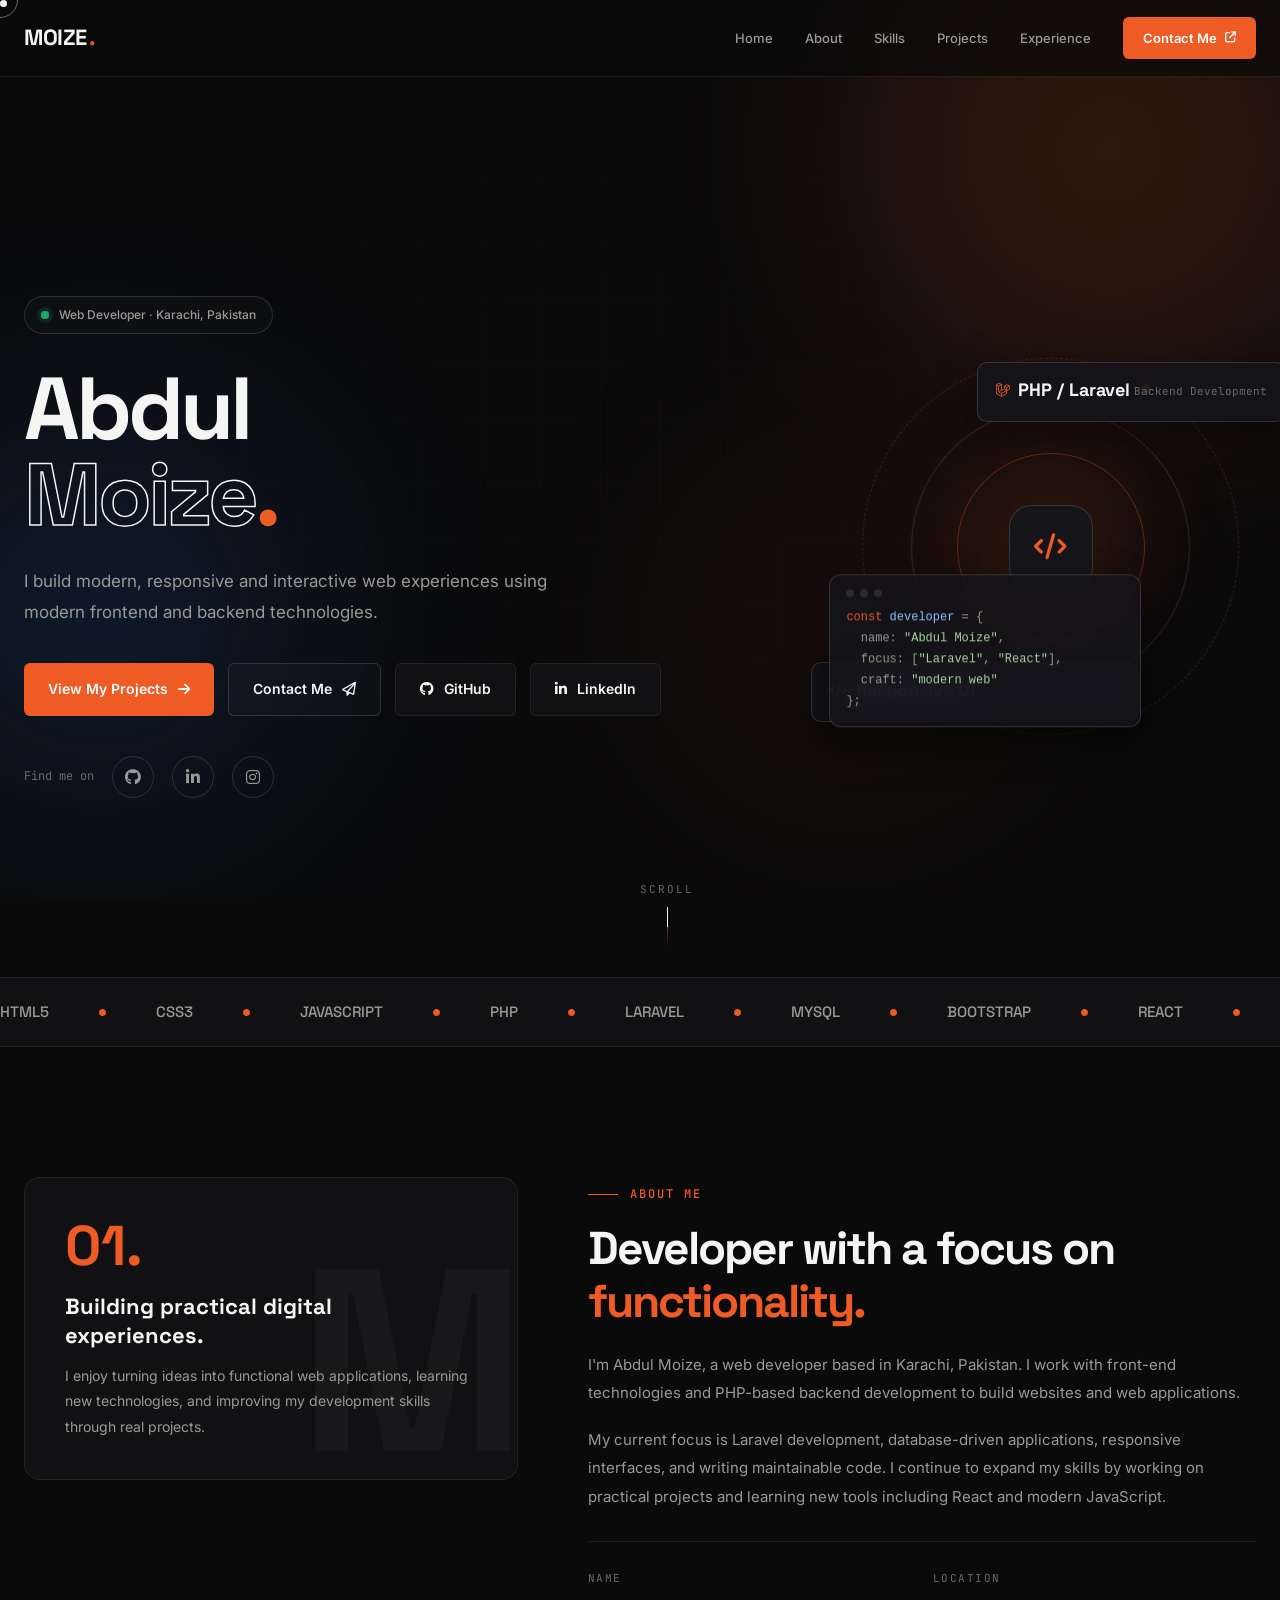
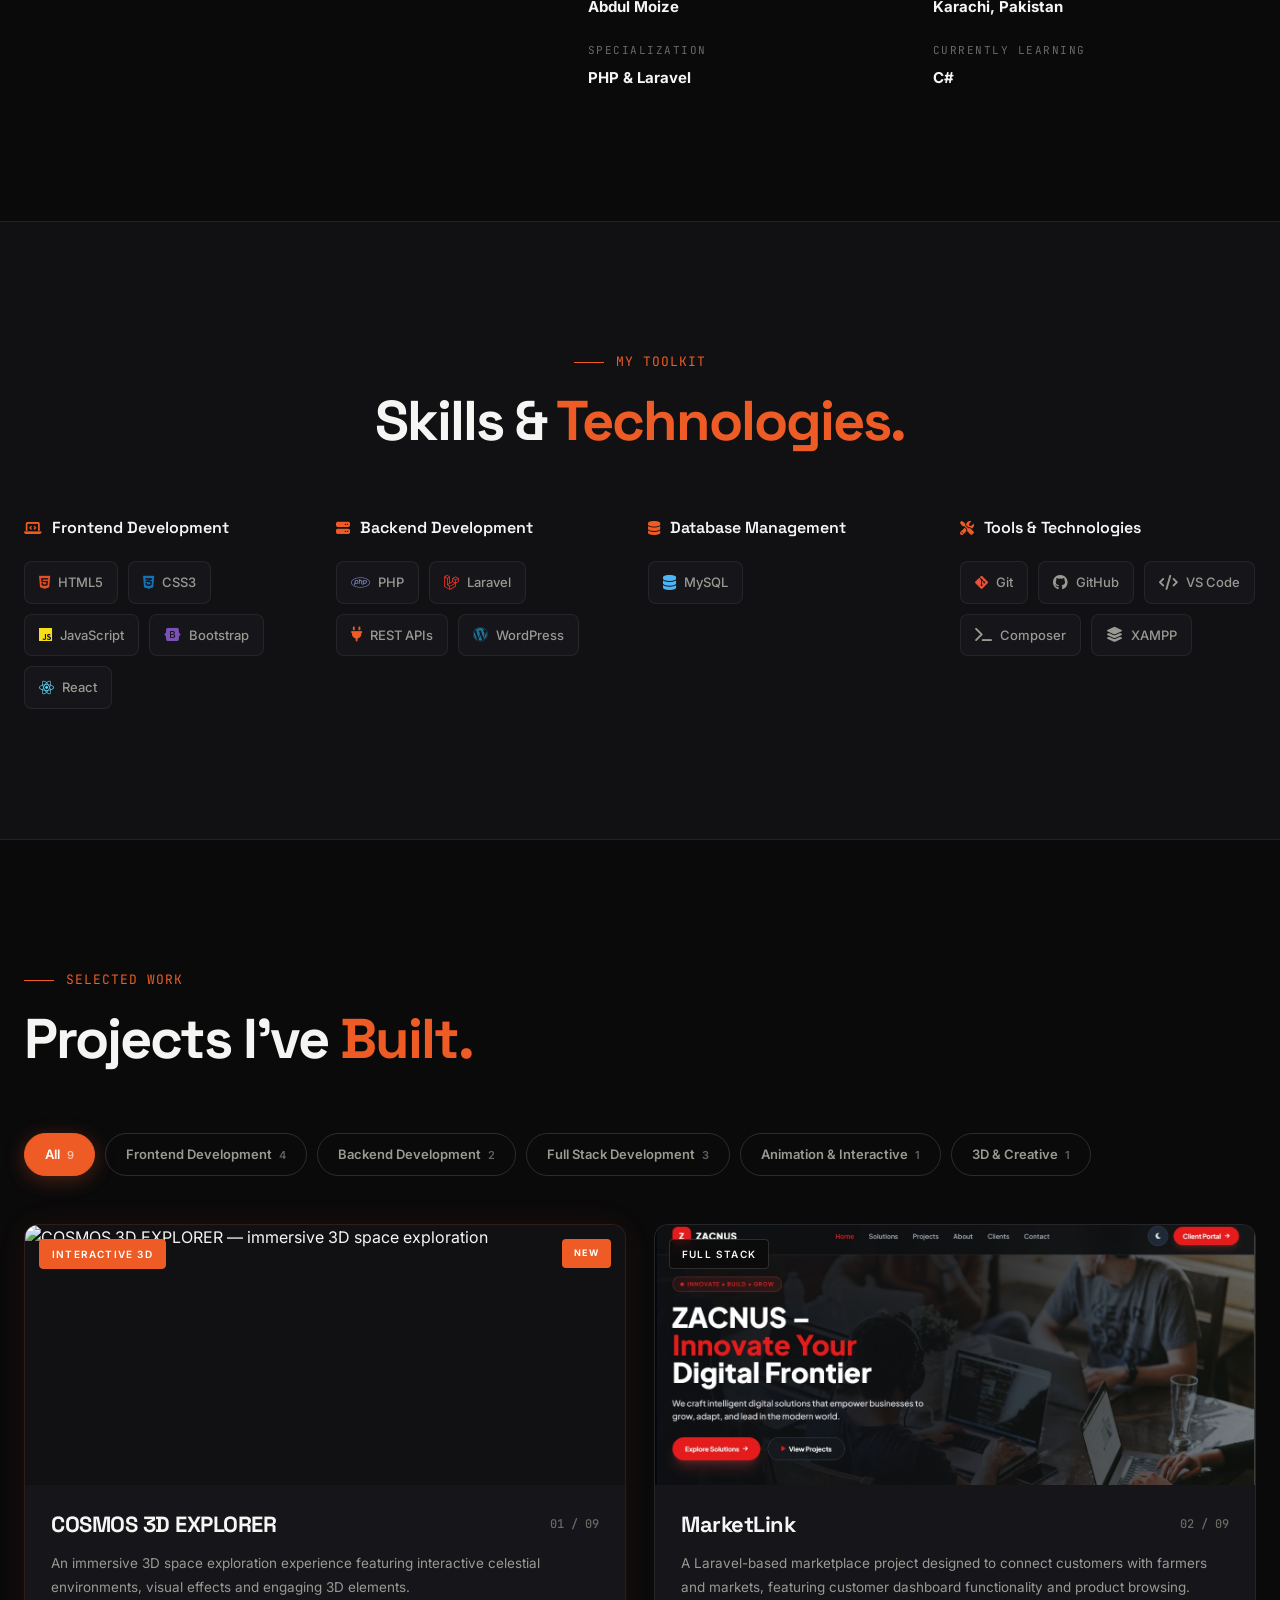
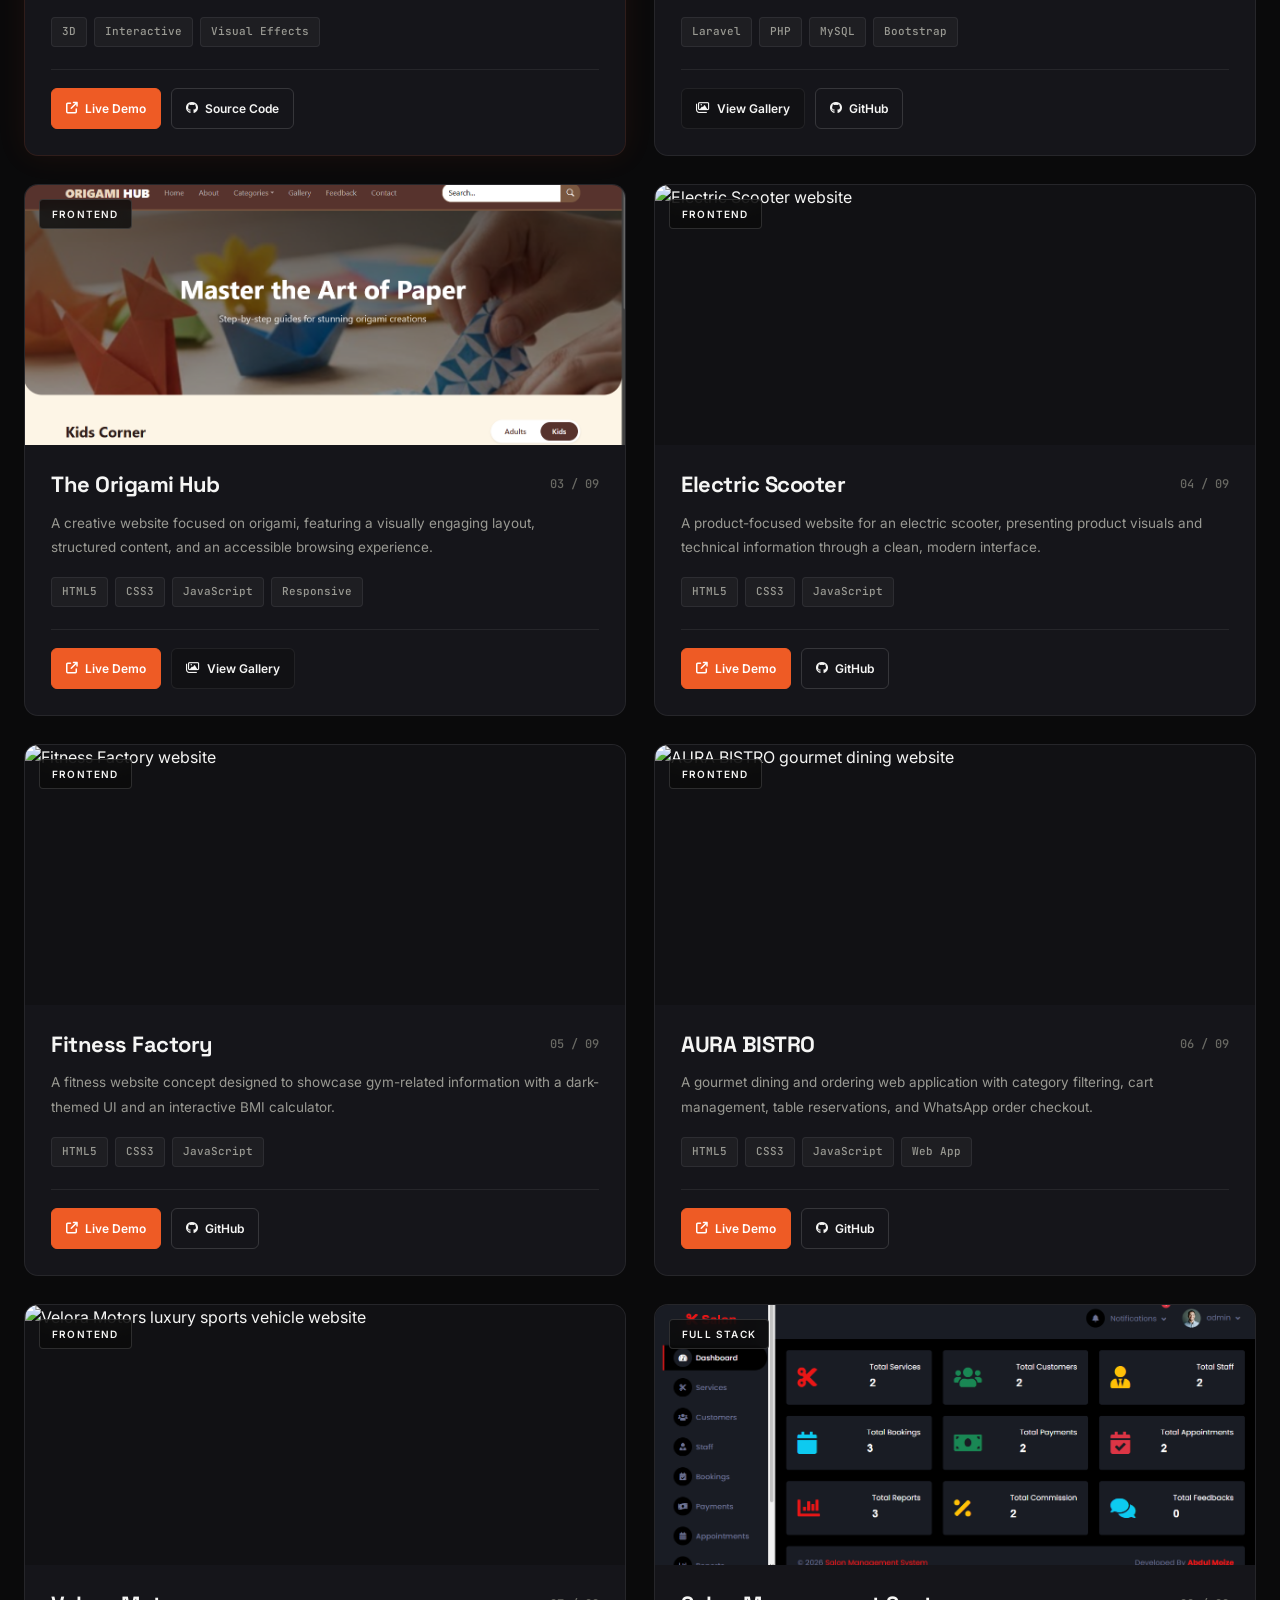
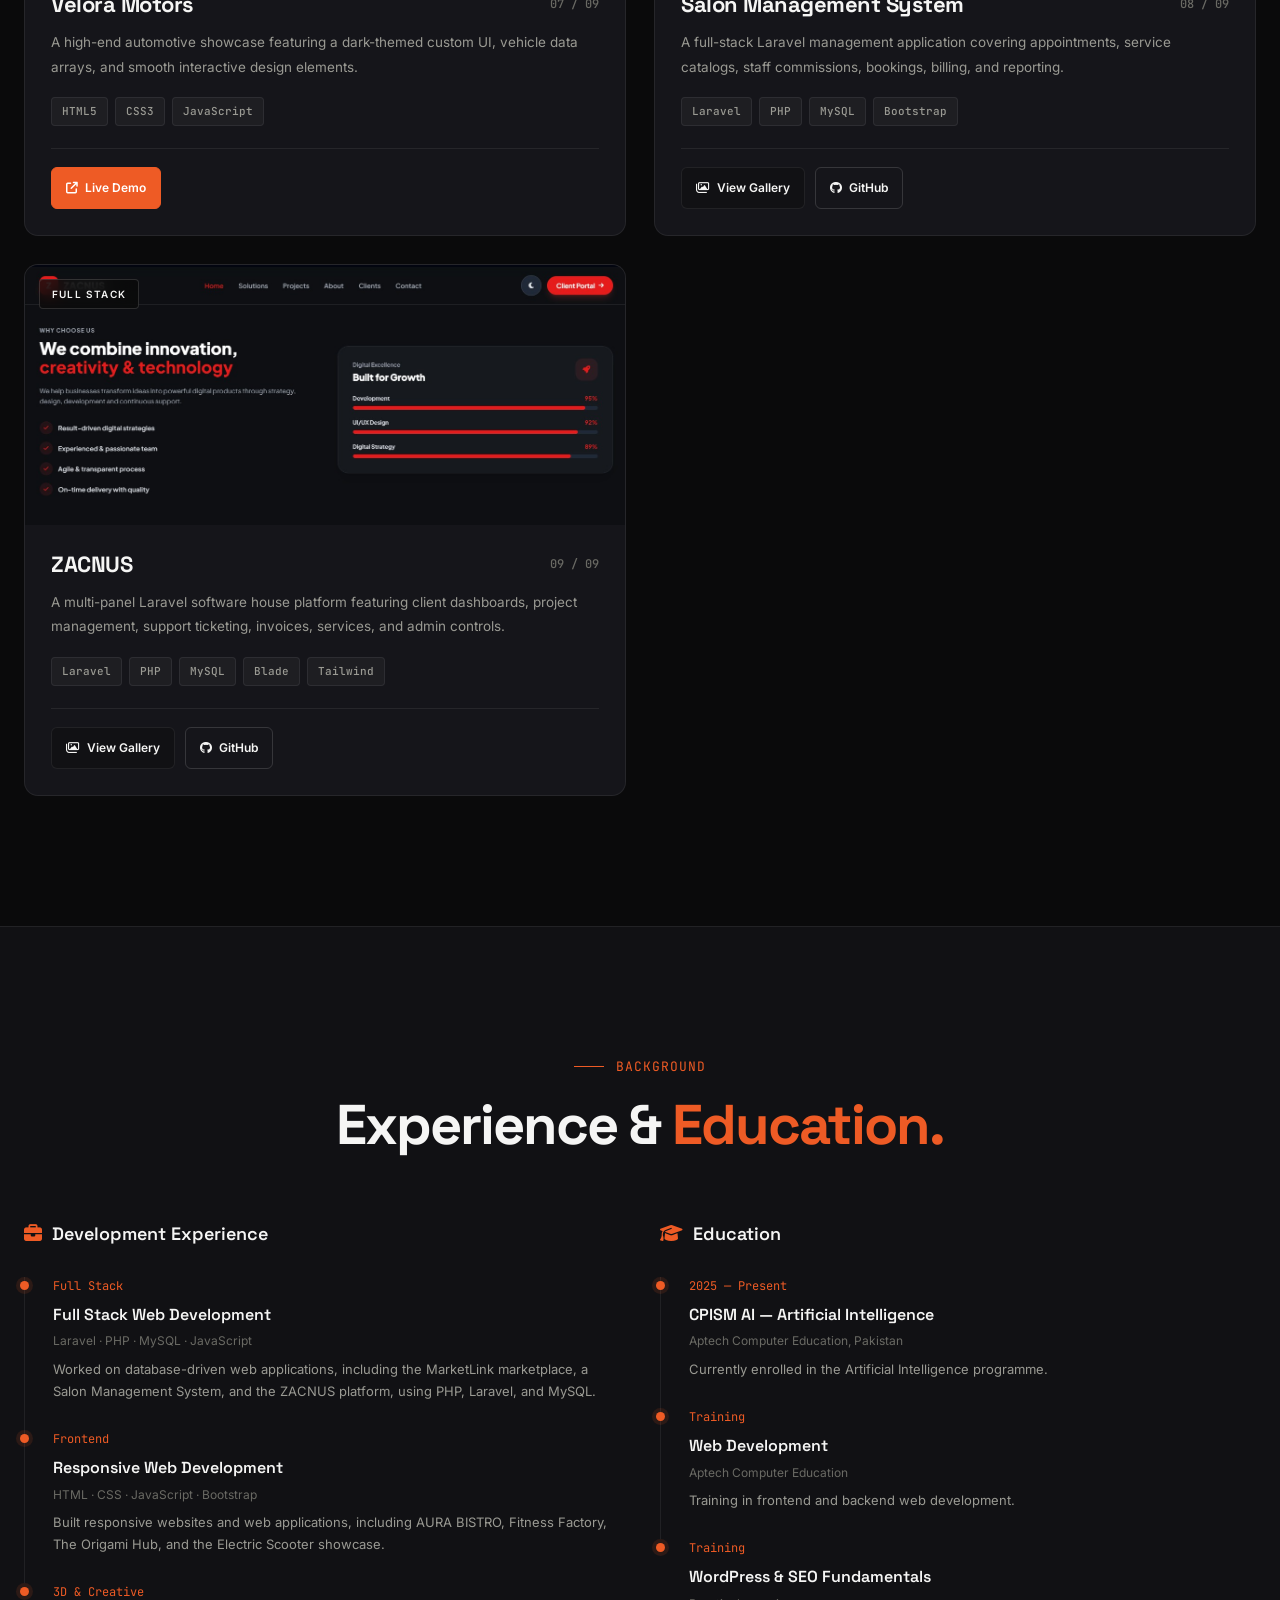
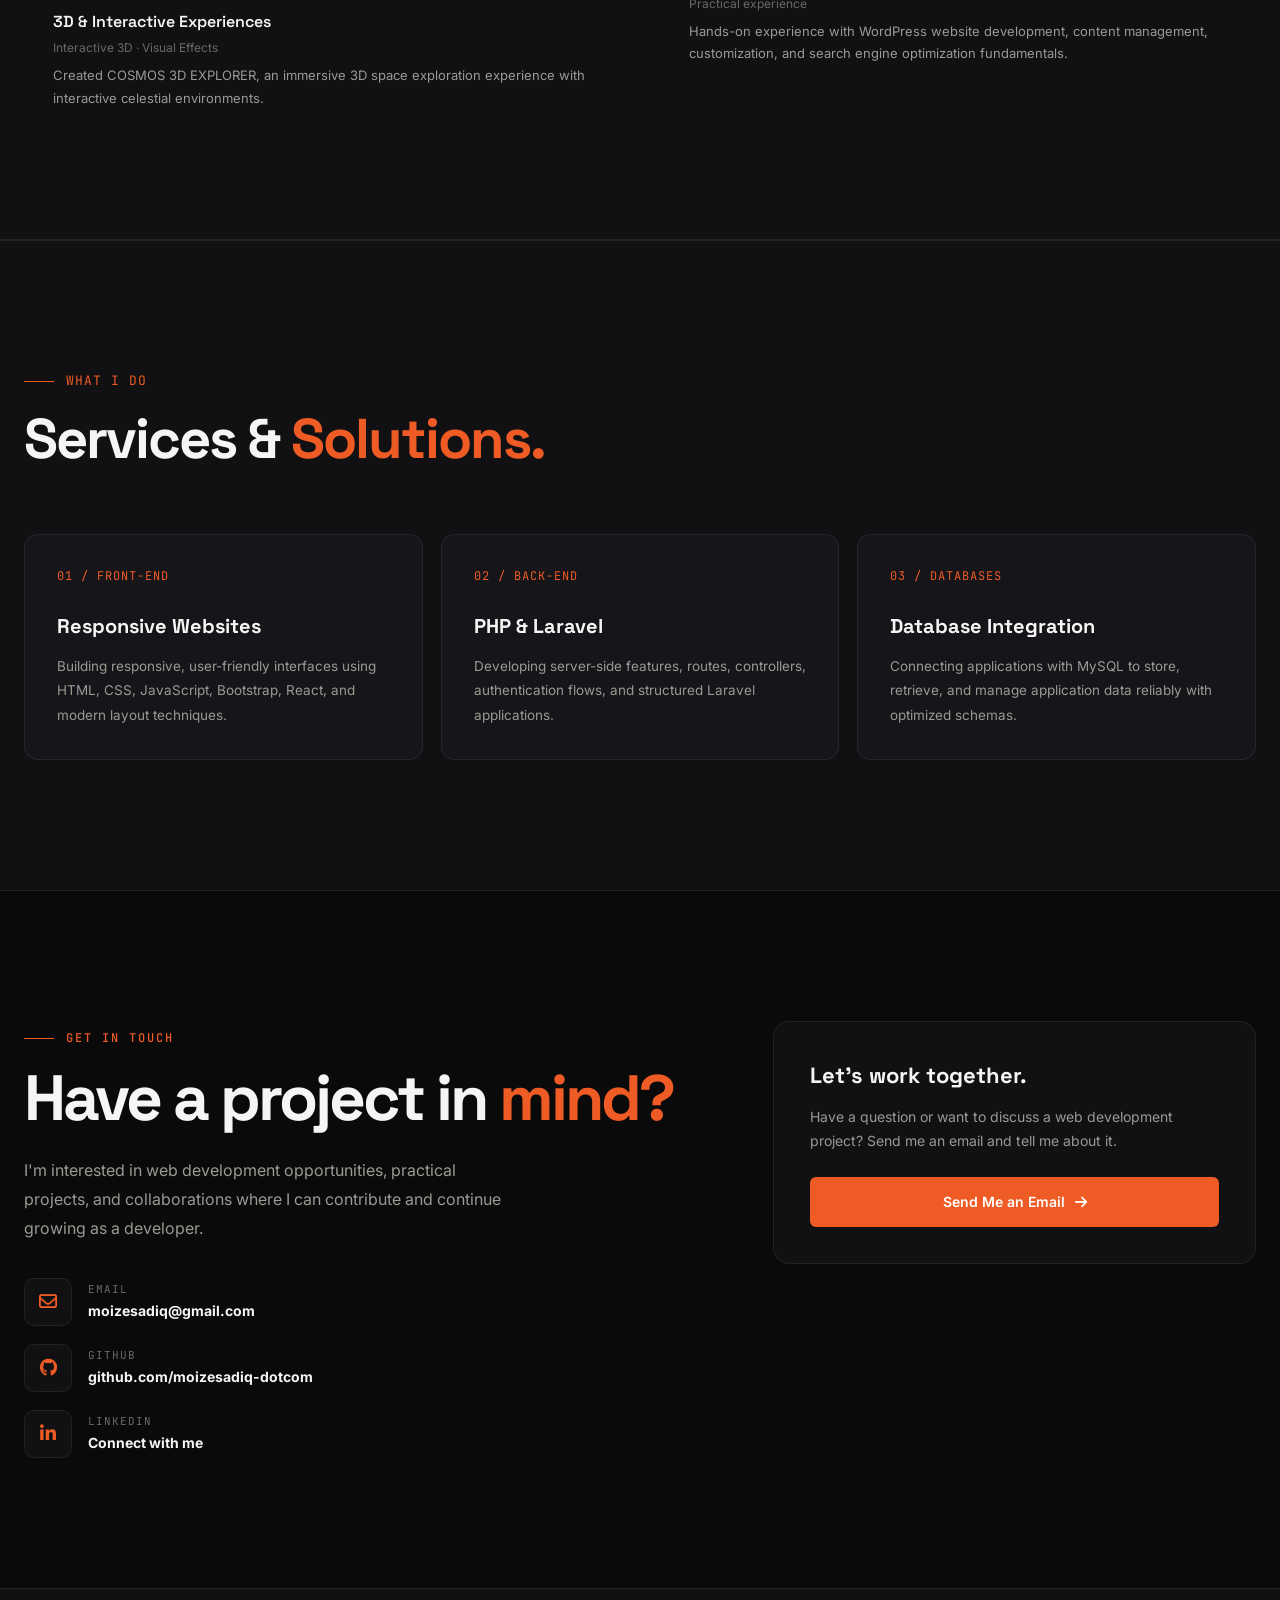
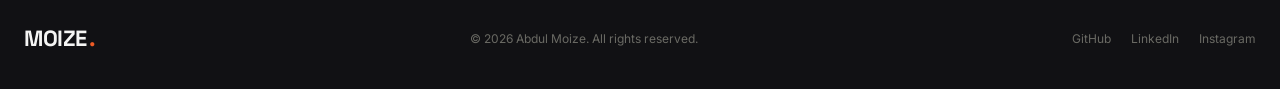
==== commit c15f688c: "Update hero graphic and add GSAP motion" ====
--- a/index.html
+++ b/index.html
@@ -513,35 +513,102 @@
             animation: fadeUp 1s var(--ease) 0.5s forwards;
         }
 
-        .hero-image-frame {
+        .hero-art {
             position: relative;
-            width: min(100%, 380px);
-            aspect-ratio: 0.85;
-        }
-        .hero-image-frame img {
-            width: 100%;
-            height: 100%;
-            object-fit: cover;
-            border-radius: 200px 200px 24px 24px;
+            width: min(100%, 440px);
+            aspect-ratio: 1;
+            margin: 0 auto;
+        }
+        .art-ring, .art-glow, .art-core {
+            position: absolute;
+            top: 50%;
+            left: 50%;
+            border-radius: 50%;
+        }
+        .art-ring {
             border: 1px solid var(--line-hover);
         }
-        .hero-image-frame::before {
-            content: "";
+        .art-ring.r1 {
+            width: 92%; height: 92%;
+            margin: -46% 0 0 -46%;
+            border-style: dashed;
+            border-color: rgba(238, 91, 37, 0.25);
+        }
+        .art-ring.r2 {
+            width: 68%; height: 68%;
+            margin: -34% 0 0 -34%;
+        }
+        .art-ring.r3 {
+            width: 46%; height: 46%;
+            margin: -23% 0 0 -23%;
+            border-color: rgba(238, 91, 37, 0.35);
+        }
+        .art-glow {
+            width: 70%; height: 70%;
+            margin: -35% 0 0 -35%;
+            background: radial-gradient(circle, var(--accent-glow), transparent 68%);
+            filter: blur(40px);
+            opacity: 0.6;
+        }
+        .art-orbit {
             position: absolute;
-            inset: -12px;
-            border: 1px solid var(--accent-dim);
-            border-radius: 212px 212px 32px 32px;
-            pointer-events: none;
-        }
-        .hero-image-frame::after {
-            content: "";
+            inset: 0;
+        }
+        .art-node {
             position: absolute;
-            inset: -40px;
-            background: radial-gradient(circle, var(--accent-glow), transparent 70%);
-            filter: blur(60px);
-            z-index: -1;
-            opacity: 0.5;
-        }
+            top: 4%;
+            left: 50%;
+            width: 10px; height: 10px;
+            margin-left: -5px;
+            border-radius: 50%;
+            background: var(--accent);
+            box-shadow: 0 0 16px var(--accent-glow);
+        }
+        .art-core {
+            width: 84px; height: 84px;
+            margin: -42px 0 0 -42px;
+            display: grid;
+            place-items: center;
+            background: var(--bg-card);
+            border: 1px solid var(--line-hover);
+            border-radius: 22px;
+            color: var(--accent);
+            font-size: 26px;
+            z-index: 2;
+        }
+        .code-window {
+            position: absolute;
+            left: -4%;
+            bottom: 6%;
+            width: 76%;
+            padding: 14px 16px;
+            background: rgba(21, 21, 26, 0.85);
+            backdrop-filter: blur(16px);
+            -webkit-backdrop-filter: blur(16px);
+            border: 1px solid var(--line-hover);
+            border-radius: 12px;
+            box-shadow: 0 16px 40px rgba(0, 0, 0, 0.45);
+            font-family: var(--font-mono);
+            font-size: 12px;
+            line-height: 1.75;
+            color: var(--text-muted);
+            z-index: 3;
+            overflow: hidden;
+        }
+        .code-bar {
+            display: flex;
+            gap: 6px;
+            margin-bottom: 10px;
+        }
+        .code-bar span {
+            width: 8px; height: 8px;
+            border-radius: 50%;
+            background: #2a2a30;
+        }
+        .code-window pre { margin: 0; white-space: pre; }
+        .code-window .k { color: var(--accent); }
+        .code-window .v { color: #8cc4ff; }
+        .code-window .s { color: #a8d5a2; }
 
         .floating-card {
             position: absolute;
@@ -828,6 +895,17 @@
             min-width: 0;
             position: relative;
         }
+        .project-card::before {
+            content: "";
+            position: absolute;
+            inset: 0;
+            background: radial-gradient(360px circle at var(--mx, 50%) var(--my, 50%), rgba(238, 91, 37, 0.10), transparent 60%);
+            opacity: 0;
+            transition: opacity 0.4s;
+            pointer-events: none;
+            z-index: 2;
+        }
+        .project-card:hover::before { opacity: 1; }
         .project-card:hover {
             transform: translateY(-8px);
             border-color: var(--line-hover);
@@ -1260,7 +1338,7 @@
             .nav-cta { display: none; }
             .hero { min-height: auto; padding: 100px 0 60px; }
             .hero-visual { min-height: 320px; }
-            .hero-image-frame { max-width: 280px; }
+            .hero-art { width: min(100%, 320px); }
             .projects-grid { grid-template-columns: 1fr; gap: 22px; }
             .contact-grid { grid-template-columns: 1fr; gap: 36px; }
             .section-head { margin-bottom: 44px; }
@@ -1407,8 +1485,21 @@
                 </div>
 
                 <div class="hero-visual">
-                    <div class="hero-image-frame">
-                        <img src="images/profile.png" alt="Abdul Moize — Web Developer" loading="eager">
+                    <div class="hero-art">
+                        <span class="art-ring r1"></span>
+                        <span class="art-ring r2"></span>
+                        <span class="art-glow"></span>
+                        <span class="art-ring r3"></span>
+                        <span class="art-orbit"><span class="art-node"></span></span>
+                        <span class="art-core"><i class="fa-solid fa-code"></i></span>
+                        <div class="code-window">
+                            <div class="code-bar"><span></span><span></span><span></span></div>
+<pre><code><span class="k">const</span> <span class="v">developer</span> = {
+  name: <span class="s">"Abdul Moize"</span>,
+  focus: [<span class="s">"Laravel"</span>, <span class="s">"React"</span>],
+  craft: <span class="s">"modern web"</span>
+};</code></pre>
+                        </div>
                     </div>
                     <div class="floating-card top">
                         <div class="fc-icon"><i class="fa-brands fa-laravel"></i> <strong>PHP / Laravel</strong></div>
@@ -1474,7 +1565,7 @@
                             </div>
                             <div class="detail-item">
                                 <span>Currently Learning</span>
-                                <strong>C# & AI</strong>
+                                <strong>C#</strong>
                             </div>
                         </div>
                     </div>
@@ -1516,8 +1607,6 @@
                         <h3><i class="fa-solid fa-database"></i> Database Management</h3>
                         <div class="skill-chips">
                             <span class="skill-chip"><i class="fa-solid fa-database"></i> MySQL</span>
-                            <span class="skill-chip"><i class="fa-solid fa-diagram-project"></i> Schema Design</span>
-                            <span class="skill-chip"><i class="fa-solid fa-magnifying-glass"></i> Query Optimization</span>
                         </div>
                     </div>
 
@@ -1571,10 +1660,9 @@
                                 An immersive 3D space exploration experience featuring interactive celestial environments, visual effects and engaging 3D elements.
                             </p>
                             <div class="project-tags">
-                                <span>Three.js</span>
-                                <span>JavaScript</span>
                                 <span>3D</span>
-                                <span>WebGL</span>
+                                <span>Interactive</span>
+                                <span>Visual Effects</span>
                             </div>
                             <div class="project-actions">
                                 <a class="project-btn demo" href="https://cosmos-3-d-explorer.vercel.app" target="_blank" rel="noopener noreferrer">
@@ -1854,22 +1942,22 @@
                     <div class="timeline-col reveal">
                         <h3><i class="fa-solid fa-briefcase"></i> Development Experience</h3>
                         <div class="timeline-item">
-                            <div class="ti-date">Practical Projects</div>
+                            <div class="ti-date">Full Stack</div>
                             <h4>Full Stack Web Development</h4>
                             <p class="ti-sub">Laravel · PHP · MySQL · JavaScript</p>
-                            <p>Built and deployed multiple web applications including marketplace platforms, management systems, and interactive frontend projects using Laravel, PHP, MySQL, and modern frontend technologies.</p>
+                            <p>Worked on database-driven web applications, including the MarketLink marketplace, a Salon Management System, and the ZACNUS platform, using PHP, Laravel, and MySQL.</p>
                         </div>
                         <div class="timeline-item">
-                            <div class="ti-date">Frontend Projects</div>
+                            <div class="ti-date">Frontend</div>
                             <h4>Responsive Web Development</h4>
                             <p class="ti-sub">HTML · CSS · JavaScript · Bootstrap</p>
-                            <p>Developed responsive websites and web applications including dining apps, fitness platforms, product showcases, and creative interactive experiences deployed via GitHub Pages.</p>
+                            <p>Built responsive websites and web applications, including AURA BISTRO, Fitness Factory, The Origami Hub, and the Electric Scooter showcase.</p>
                         </div>
                         <div class="timeline-item">
-                            <div class="ti-date">Creative Development</div>
+                            <div class="ti-date">3D &amp; Creative</div>
                             <h4>3D & Interactive Experiences</h4>
-                            <p class="ti-sub">Three.js · WebGL · JavaScript</p>
-                            <p>Created immersive 3D space exploration experiences with interactive celestial environments and visual effects.</p>
+                            <p class="ti-sub">Interactive 3D · Visual Effects</p>
+                            <p>Created COSMOS 3D EXPLORER, an immersive 3D space exploration experience with interactive celestial environments.</p>
                         </div>
                     </div>
 
@@ -1879,13 +1967,13 @@
                             <div class="ti-date">2025 — Present</div>
                             <h4>CPISM AI — Artificial Intelligence</h4>
                             <p class="ti-sub">Aptech Computer Education, Pakistan</p>
-                            <p>Currently studying Artificial Intelligence fundamentals, expanding into advanced programming and AI-driven development.</p>
+                            <p>Currently enrolled in the Artificial Intelligence programme.</p>
                         </div>
                         <div class="timeline-item">
-                            <div class="ti-date">Completed</div>
+                            <div class="ti-date">Training</div>
                             <h4>Web Development</h4>
                             <p class="ti-sub">Aptech Computer Education</p>
-                            <p>Comprehensive web development training covering frontend, backend, database design, and modern development workflows.</p>
+                            <p>Training in frontend and backend web development.</p>
                         </div>
                         <div class="timeline-item">
                             <div class="ti-date">Training</div>
@@ -2005,6 +2093,8 @@
         </div>
     </div>
 
+    <script src="https://cdnjs.cloudflare.com/ajax/libs/gsap/3.12.5/gsap.min.js"></script>
+    <script src="https://cdnjs.cloudflare.com/ajax/libs/gsap/3.12.5/ScrollTrigger.min.js"></script>
     <script>
         /* ===== PRELOADER ===== */
         window.addEventListener('load', function() {
@@ -2016,6 +2106,34 @@
 
         /* ===== CURRENT YEAR ===== */
         document.getElementById('currentYear').textContent = new Date().getFullYear();
+
+        /* ===== PROJECT CARD SPOTLIGHT ===== */
+        document.querySelectorAll('.project-card').forEach(function(card) {
+            card.addEventListener('pointermove', function(e) {
+                var r = card.getBoundingClientRect();
+                card.style.setProperty('--mx', (e.clientX - r.left) + 'px');
+                card.style.setProperty('--my', (e.clientY - r.top) + 'px');
+            });
+        });
+
+        /* ===== HERO MOTION (GSAP) ===== */
+        var reduceMotion = window.matchMedia('(prefers-reduced-motion: reduce)').matches;
+        if (window.gsap && !reduceMotion) {
+            gsap.to('.art-orbit', { rotation: 360, duration: 26, repeat: -1, ease: 'none' });
+            gsap.to('.art-ring.r1', { rotation: 360, duration: 48, repeat: -1, ease: 'none' });
+            gsap.to('.art-ring.r2', { rotation: -360, duration: 60, repeat: -1, ease: 'none' });
+            gsap.to('.code-window', { y: -10, duration: 3.2, yoyo: true, repeat: -1, ease: 'sine.inOut' });
+            gsap.from('.art-core, .art-ring, .art-glow', { scale: 0.6, opacity: 0, duration: 1.2, stagger: 0.12, ease: 'expo.out' });
+            gsap.from('.code-window', { y: 40, opacity: 0, duration: 1.1, delay: 0.5, ease: 'expo.out' });
+            if (window.ScrollTrigger) {
+                gsap.registerPlugin(ScrollTrigger);
+                gsap.to('.hero-visual', {
+                    y: 120,
+                    ease: 'none',
+                    scrollTrigger: { trigger: '.hero', start: 'top top', end: 'bottom top', scrub: true }
+                });
+            }
+        }
 
         /* ===== NAVBAR SCROLL ===== */
         var navbar = document.getElementById('navbar');
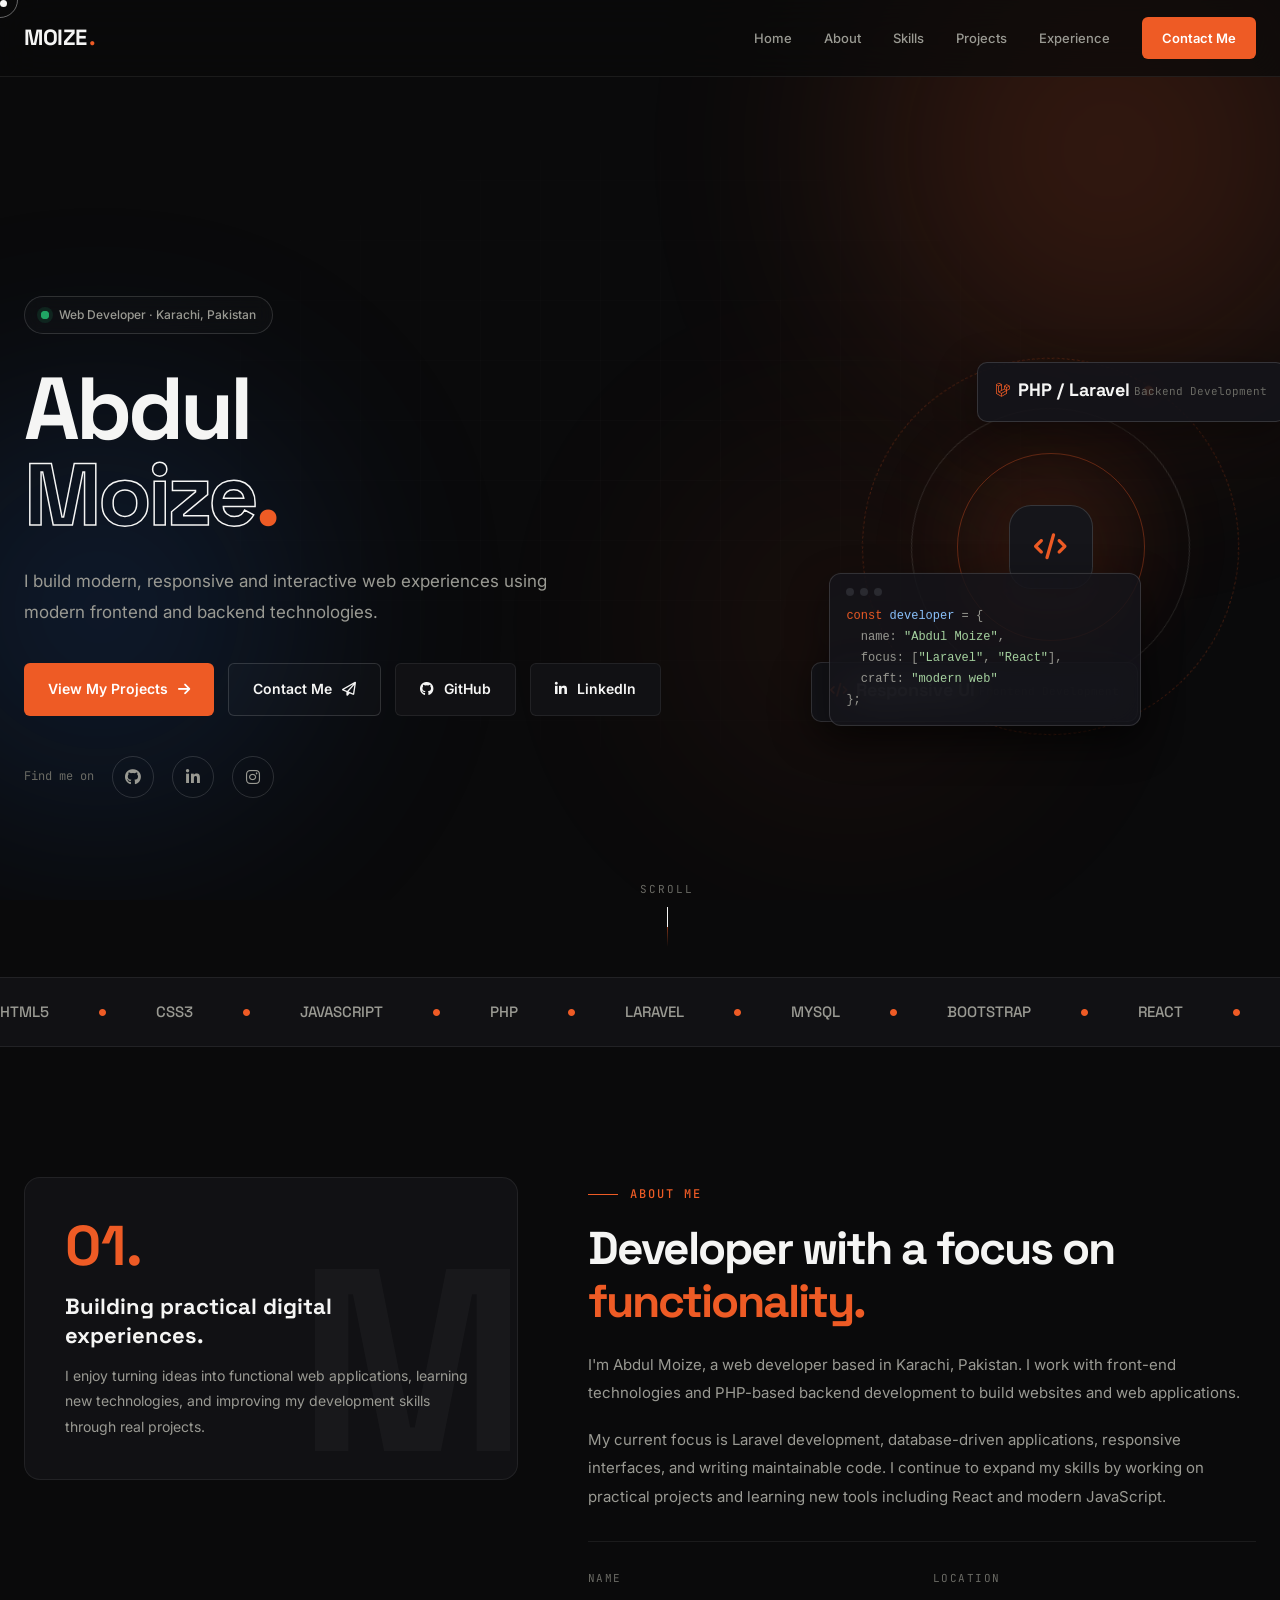
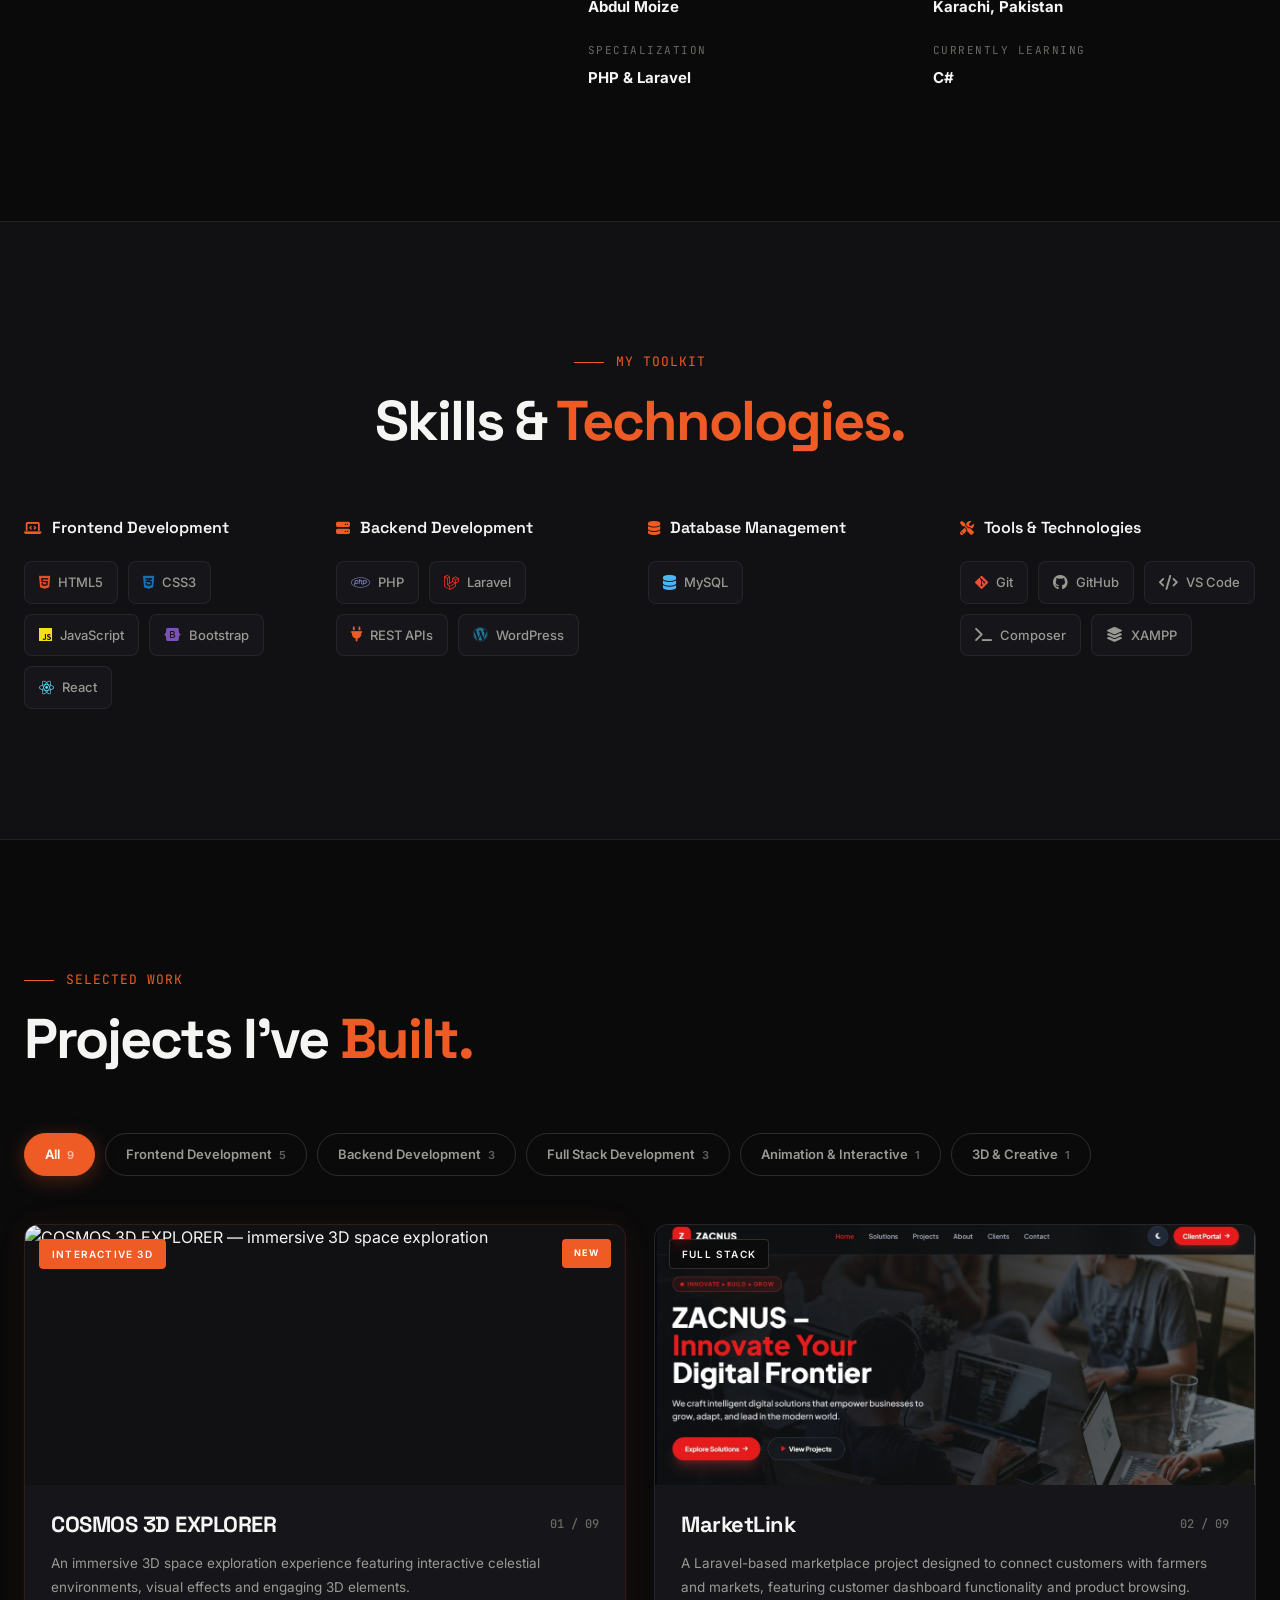
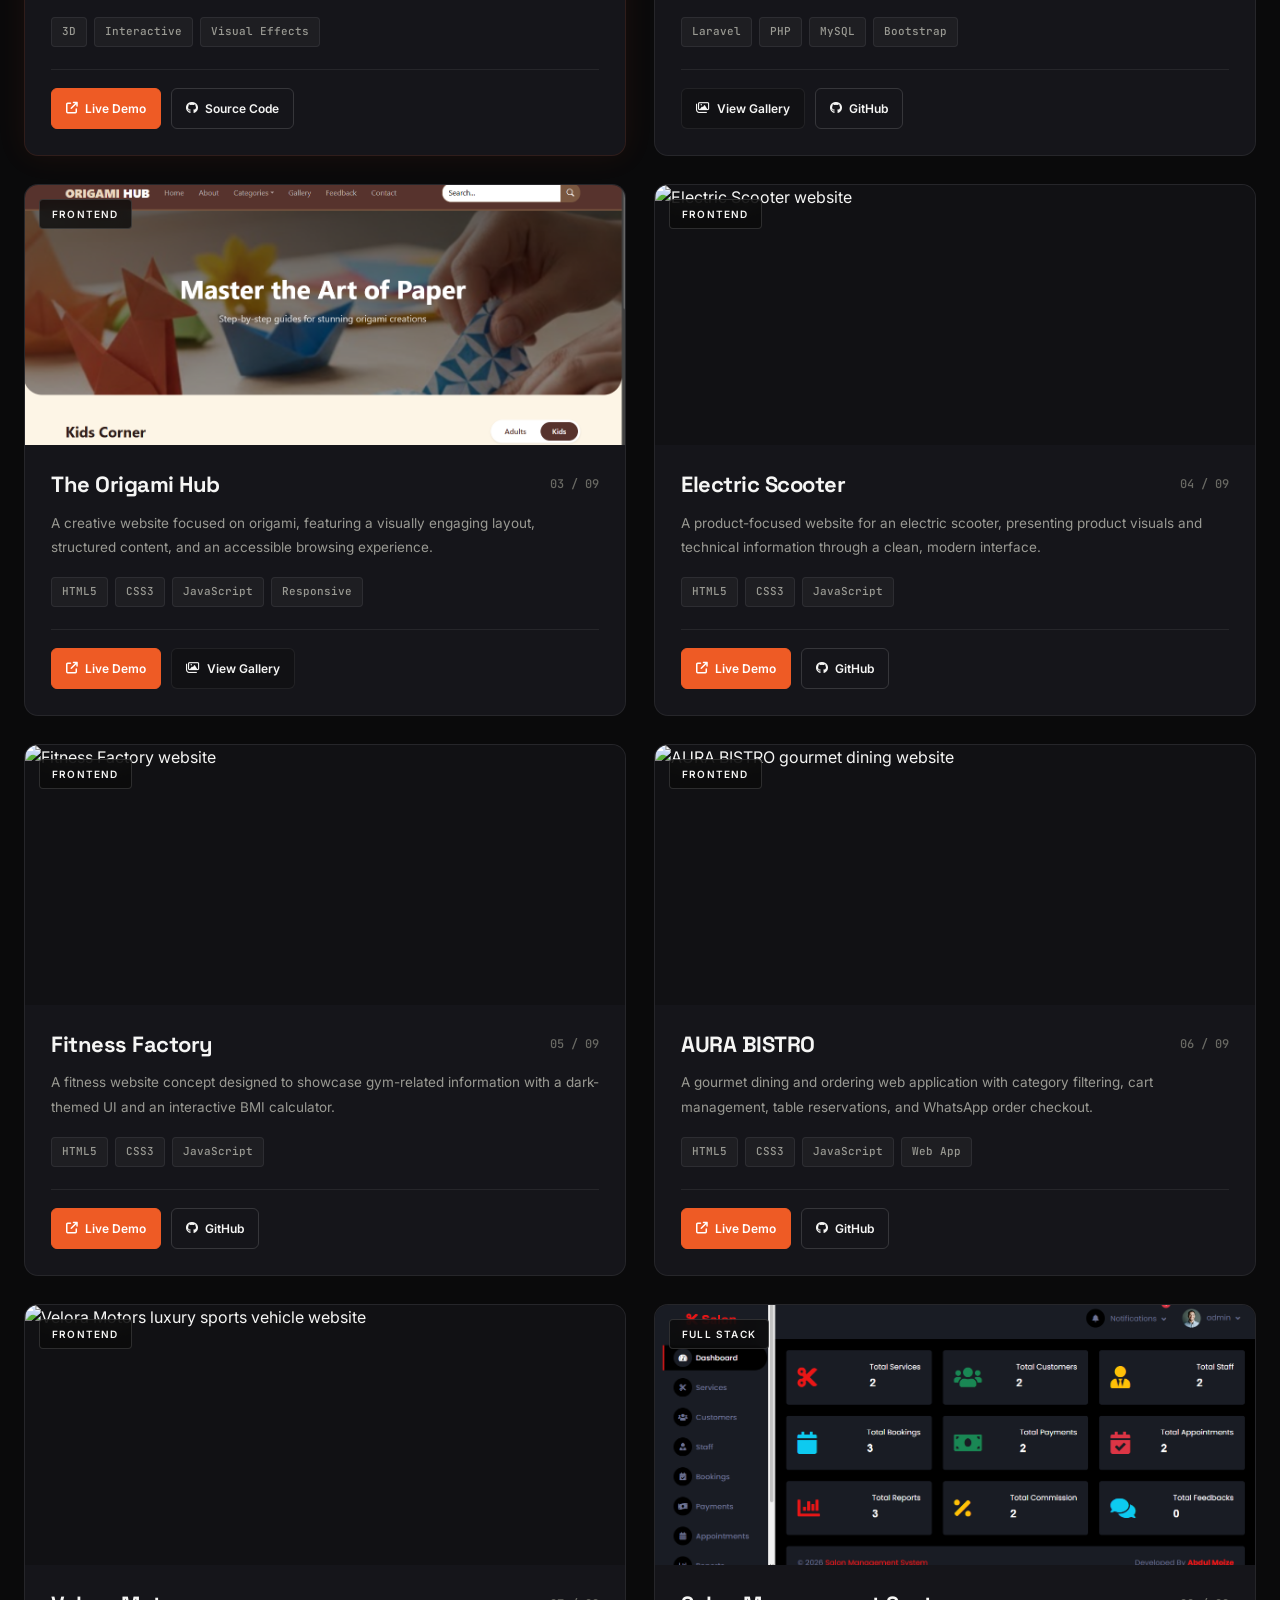
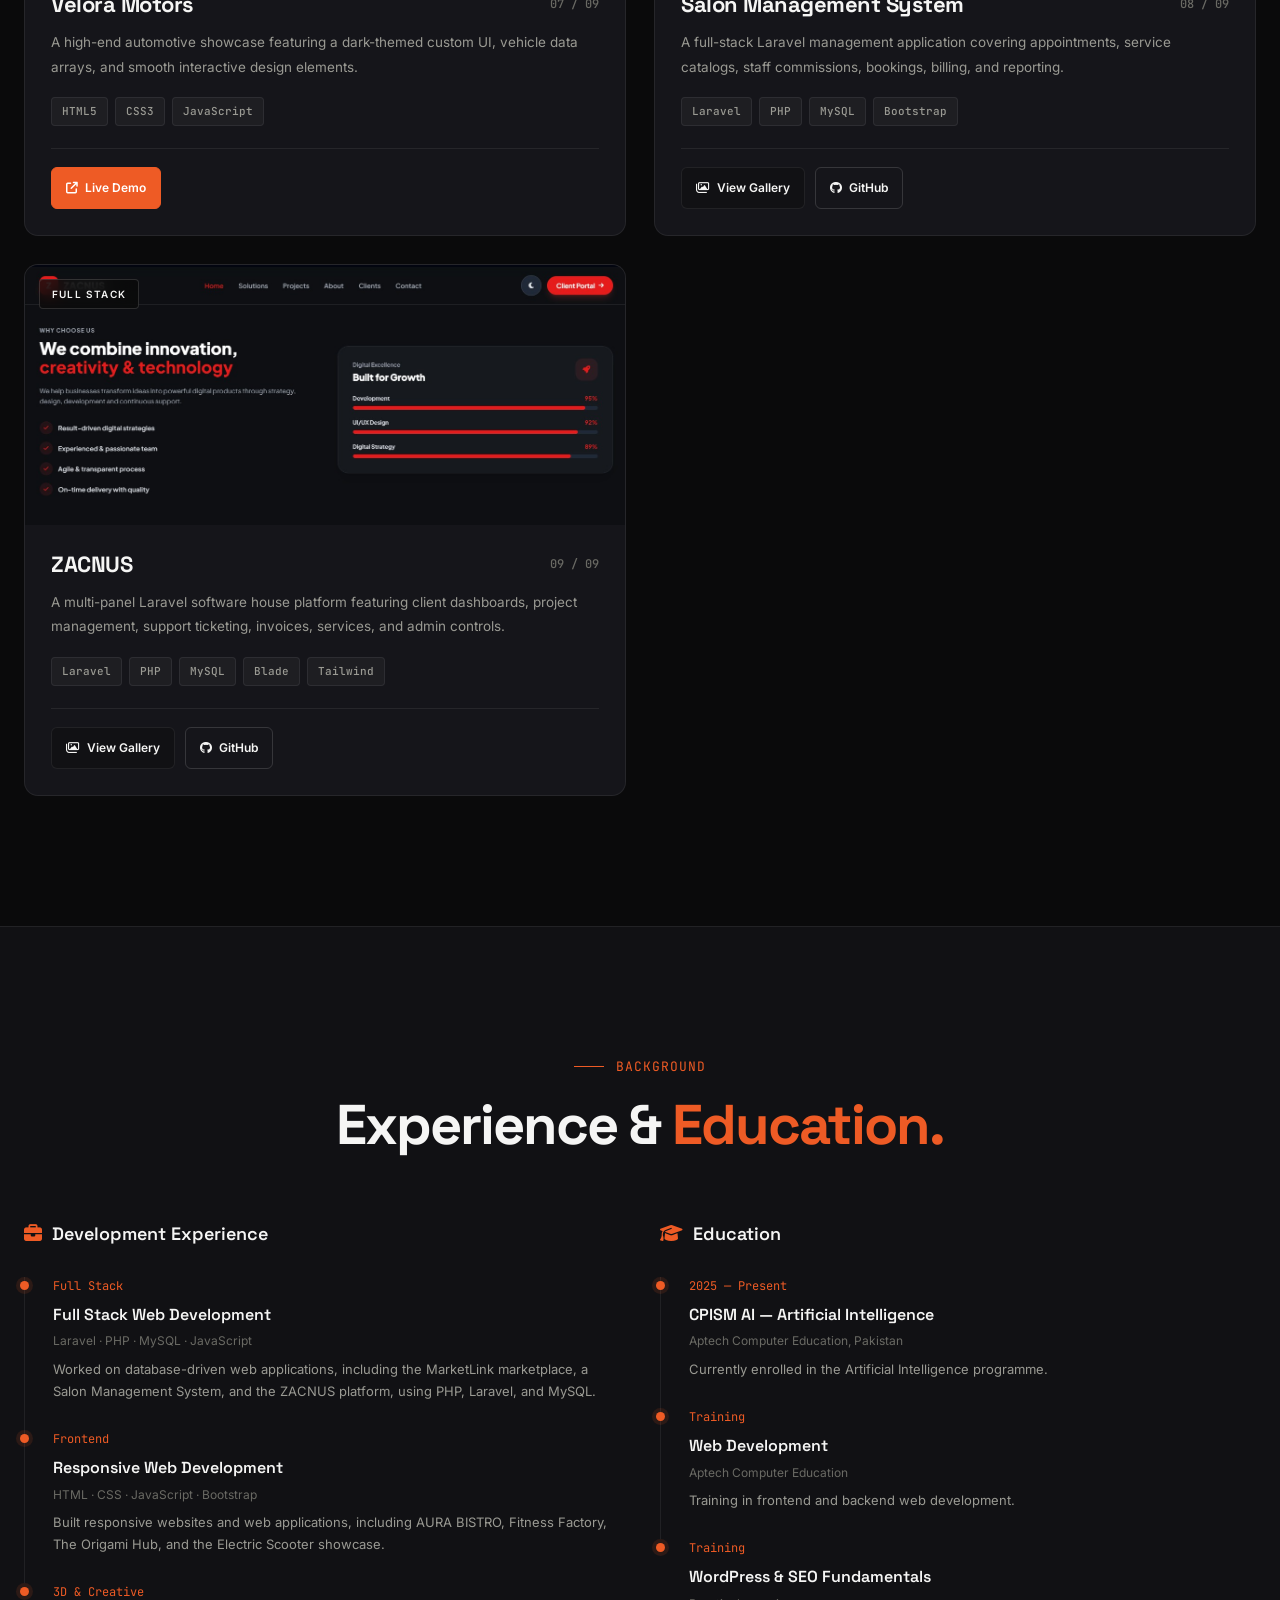
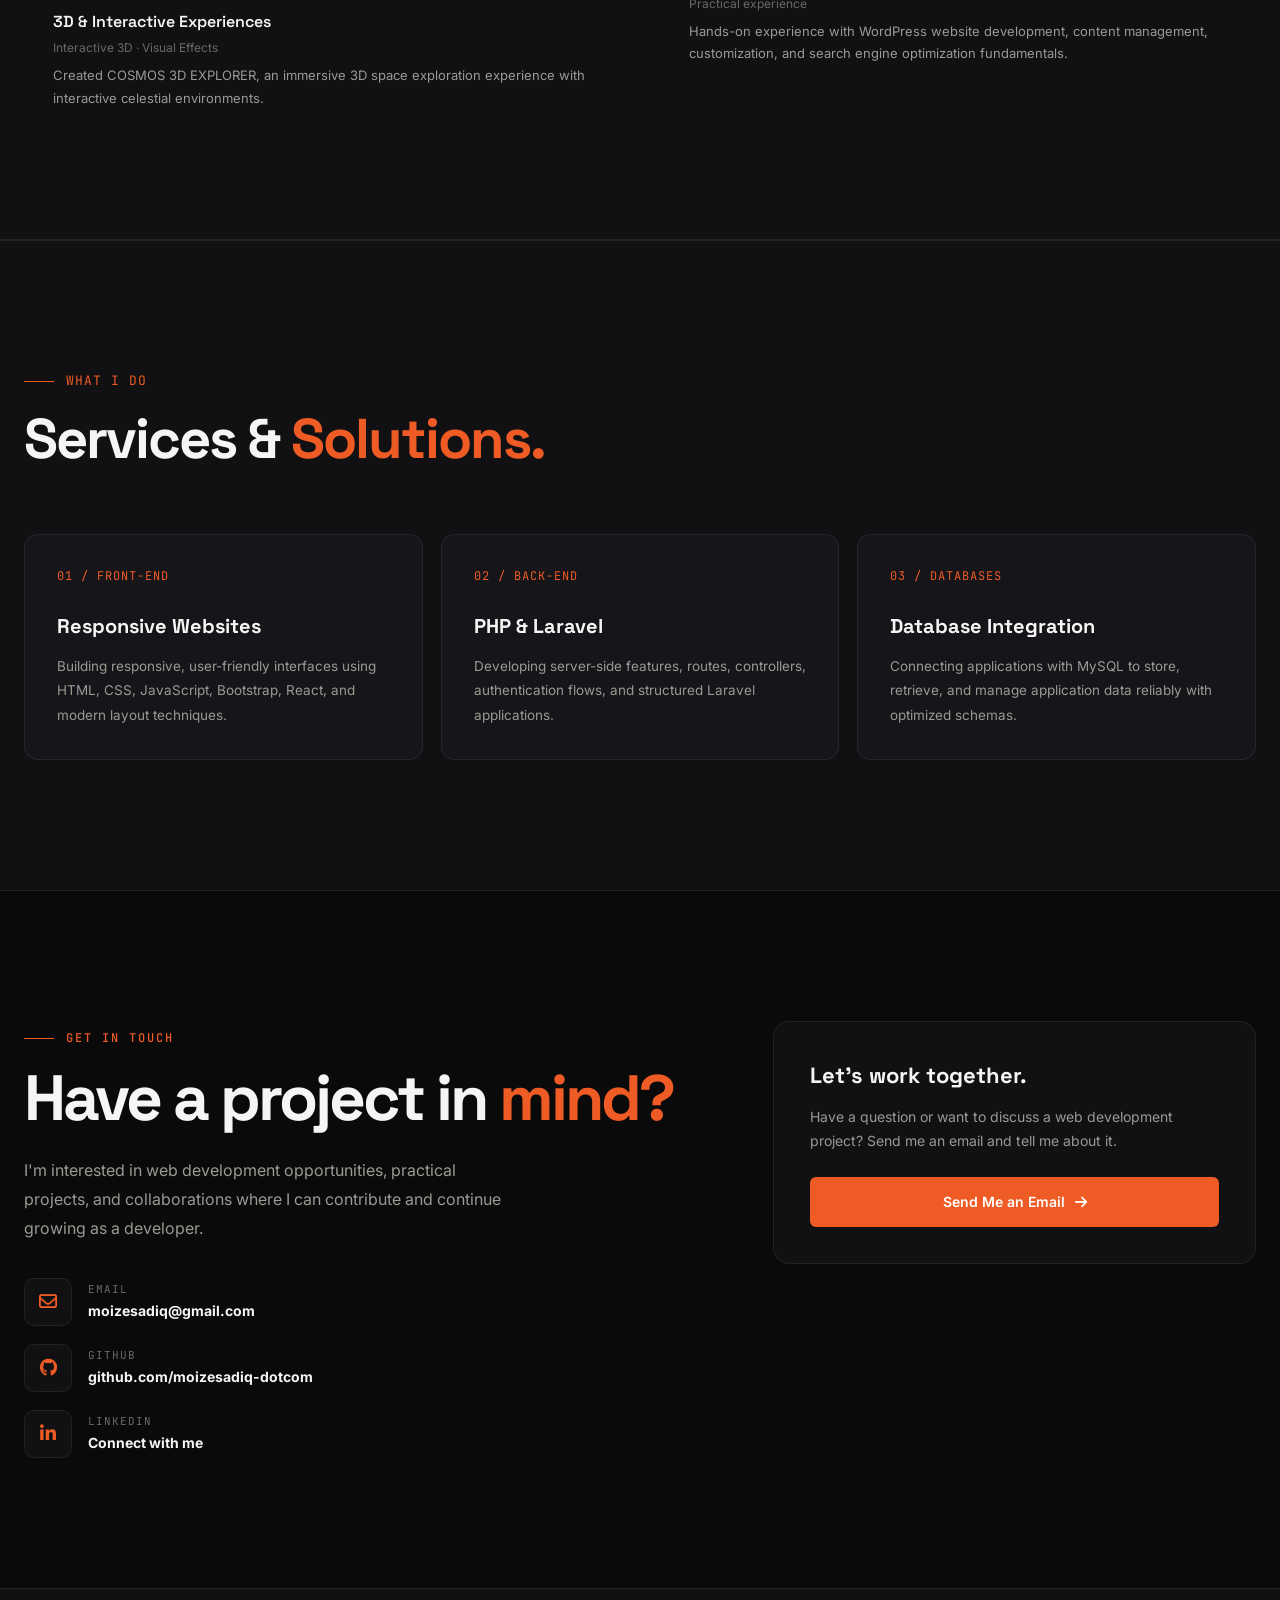
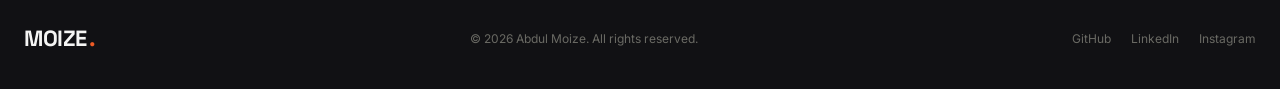
==== commit 5555b6f8: "Fix portfolio issues and check links" ====
--- a/index.html
+++ b/index.html
@@ -1359,6 +1359,7 @@
             .filters { gap: 8px; }
             .filter-btn { padding: 8px 14px; font-size: 12px; }
             .project-image { height: 200px; }
+            .code-window { font-size: 10px; width: 88%; left: -2%; }
             .project-content { padding: 20px; }
             .project-topline h3 { font-size: 19px; }
             .project-btn { flex: 1 1 auto; }
@@ -1380,9 +1381,6 @@
             .hero-description, .hero-actions, .hero-socials, .hero-visual, .scroll-indicator { opacity: 1; }
         }
     </style>
-  <meta property="og:image" content="https://bolt.new/static/og_default.png">
-  <meta name="twitter:card" content="summary_large_image">
-  <meta name="twitter:image" content="https://bolt.new/static/og_default.png">
 </head>
 <body>
 
@@ -1414,7 +1412,7 @@
                 <li><a href="#skills" class="nav-link">Skills</a></li>
                 <li><a href="#projects" class="nav-link">Projects</a></li>
                 <li><a href="#experience" class="nav-link">Experience</a></li>
-                <li><a href="#contact" class="nav-link nav-cta">Contact Me <i class="fa-solid fa-arrow-up-right-from-square" style="font-size:11px;"></i></a></li>
+                <li><a href="#contact" class="nav-link nav-cta">Contact Me</a></li>
             </ul>
             <button class="menu-toggle" id="menuToggle" aria-label="Open menu">
                 <i class="fa-solid fa-bars"></i>
@@ -1633,12 +1631,12 @@
                 </div>
 
                 <div class="filters reveal" id="filters">
-                    <button class="filter-btn active" data-filter="all">All <span class="count">9</span></button>
-                    <button class="filter-btn" data-filter="frontend">Frontend Development <span class="count">4</span></button>
-                    <button class="filter-btn" data-filter="backend">Backend Development <span class="count">2</span></button>
-                    <button class="filter-btn" data-filter="fullstack">Full Stack Development <span class="count">3</span></button>
-                    <button class="filter-btn" data-filter="animation">Animation & Interactive <span class="count">1</span></button>
-                    <button class="filter-btn" data-filter="threed">3D & Creative <span class="count">1</span></button>
+                    <button class="filter-btn active" data-filter="all" aria-pressed="true">All <span class="count"></span></button>
+                    <button class="filter-btn" data-filter="frontend" aria-pressed="false">Frontend Development <span class="count"></span></button>
+                    <button class="filter-btn" data-filter="backend" aria-pressed="false">Backend Development <span class="count"></span></button>
+                    <button class="filter-btn" data-filter="fullstack" aria-pressed="false">Full Stack Development <span class="count"></span></button>
+                    <button class="filter-btn" data-filter="animation" aria-pressed="false">Animation &amp; Interactive <span class="count"></span></button>
+                    <button class="filter-btn" data-filter="threed" aria-pressed="false">3D &amp; Creative <span class="count"></span></button>
                 </div>
 
                 <div class="projects-grid" id="projectsGrid">
@@ -2122,7 +2120,7 @@
             gsap.to('.art-orbit', { rotation: 360, duration: 26, repeat: -1, ease: 'none' });
             gsap.to('.art-ring.r1', { rotation: 360, duration: 48, repeat: -1, ease: 'none' });
             gsap.to('.art-ring.r2', { rotation: -360, duration: 60, repeat: -1, ease: 'none' });
-            gsap.to('.code-window', { y: -10, duration: 3.2, yoyo: true, repeat: -1, ease: 'sine.inOut' });
+            gsap.to('.code-window', { y: -10, duration: 3.2, delay: 1.6, yoyo: true, repeat: -1, ease: 'sine.inOut' });
             gsap.from('.art-core, .art-ring, .art-glow', { scale: 0.6, opacity: 0, duration: 1.2, stagger: 0.12, ease: 'expo.out' });
             gsap.from('.code-window', { y: 40, opacity: 0, duration: 1.1, delay: 0.5, ease: 'expo.out' });
             if (window.ScrollTrigger) {
@@ -2180,16 +2178,29 @@
         var filterBtns = document.querySelectorAll('.filter-btn');
         var projectCards = document.querySelectorAll('.project-card');
 
+        function cardMatches(card, filter) {
+            var cats = (card.getAttribute('data-categories') || '').split(' ');
+            return filter === 'all' || cats.indexOf(filter) !== -1;
+        }
+
         filterBtns.forEach(function(btn) {
+            var filter = btn.getAttribute('data-filter');
+            var count = btn.querySelector('.count');
+            if (count) {
+                count.textContent = Array.prototype.filter.call(projectCards, function(card) {
+                    return cardMatches(card, filter);
+                }).length;
+            }
             btn.addEventListener('click', function() {
-                var filter = this.getAttribute('data-filter');
-                filterBtns.forEach(function(b) { b.classList.remove('active'); });
+                filterBtns.forEach(function(b) {
+                    b.classList.remove('active');
+                    b.setAttribute('aria-pressed', 'false');
+                });
                 this.classList.add('active');
+                this.setAttribute('aria-pressed', 'true');
 
                 projectCards.forEach(function(card) {
-                    var cats = card.getAttribute('data-categories') || '';
-                    var show = (filter === 'all' || cats.indexOf(filter) !== -1);
-                    card.classList.toggle('is-hidden', !show);
+                    card.classList.toggle('is-hidden', !cardMatches(card, filter));
                 });
             });
         });
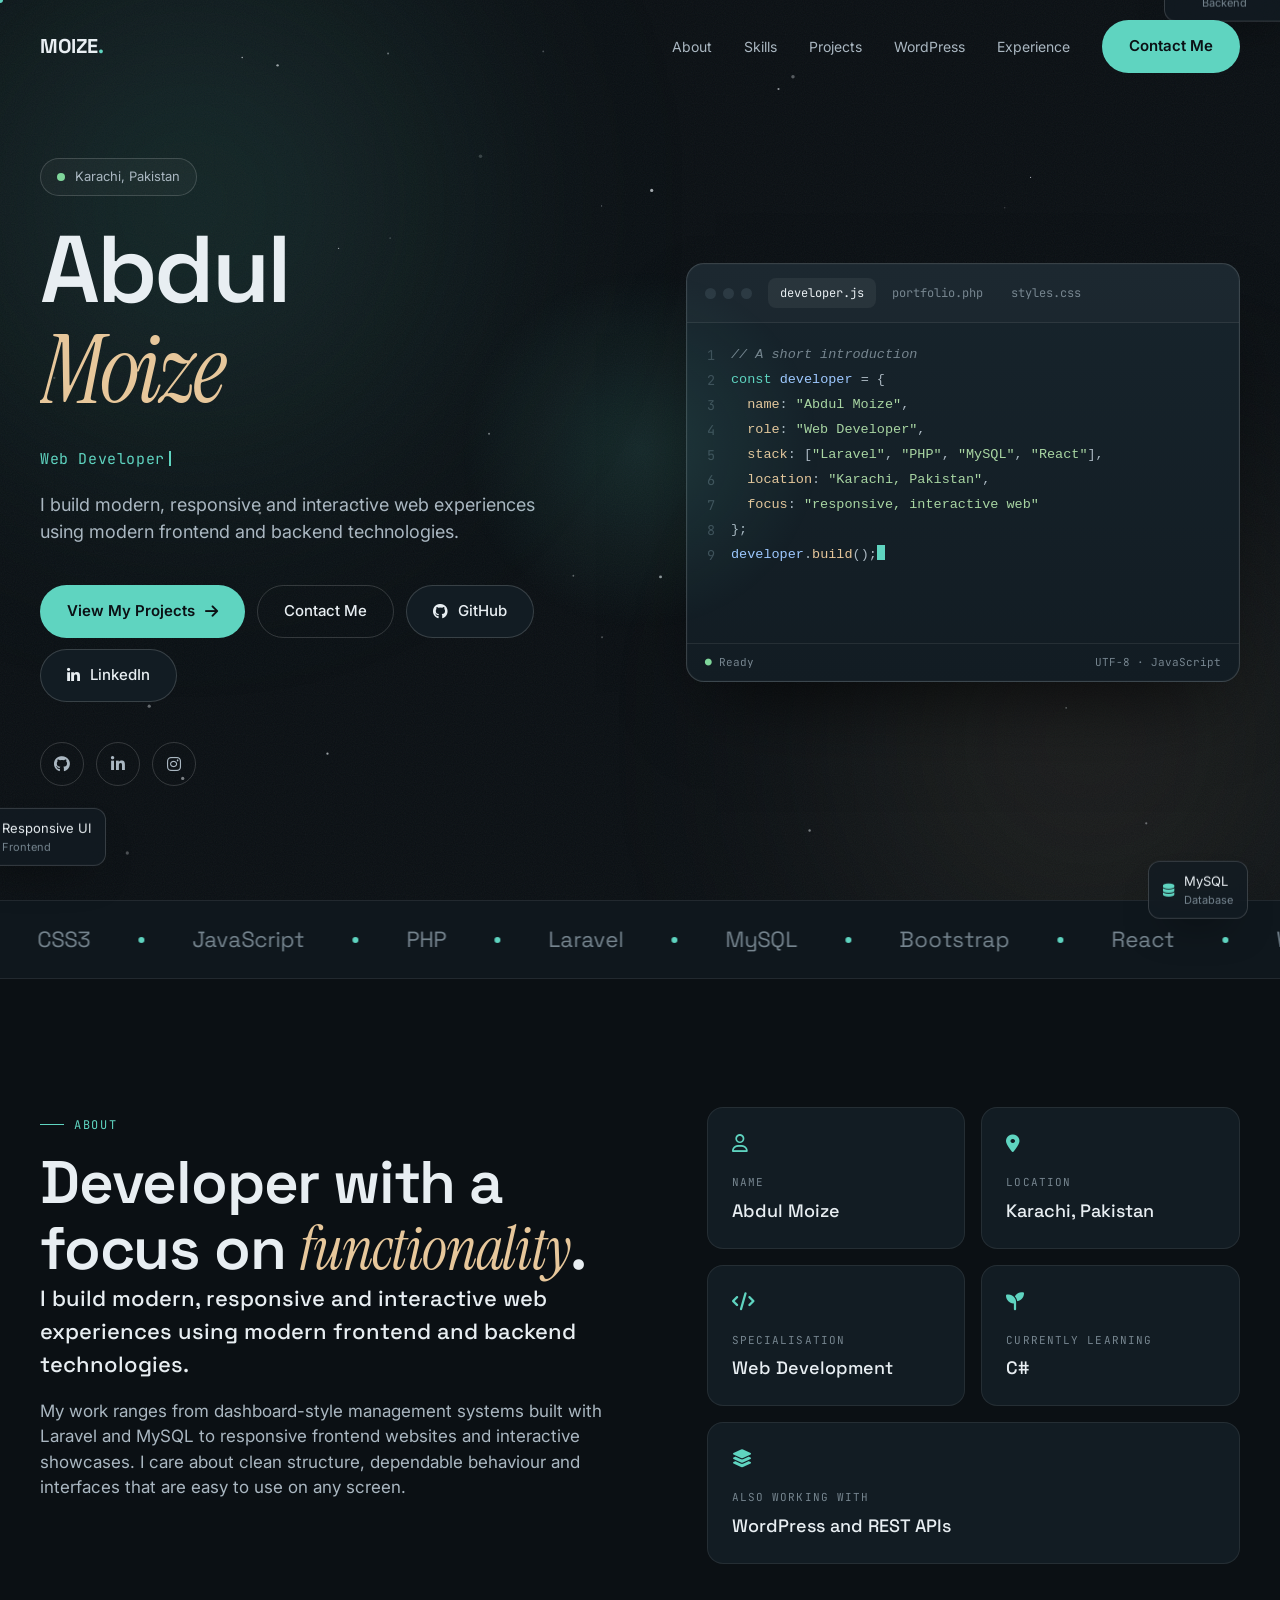
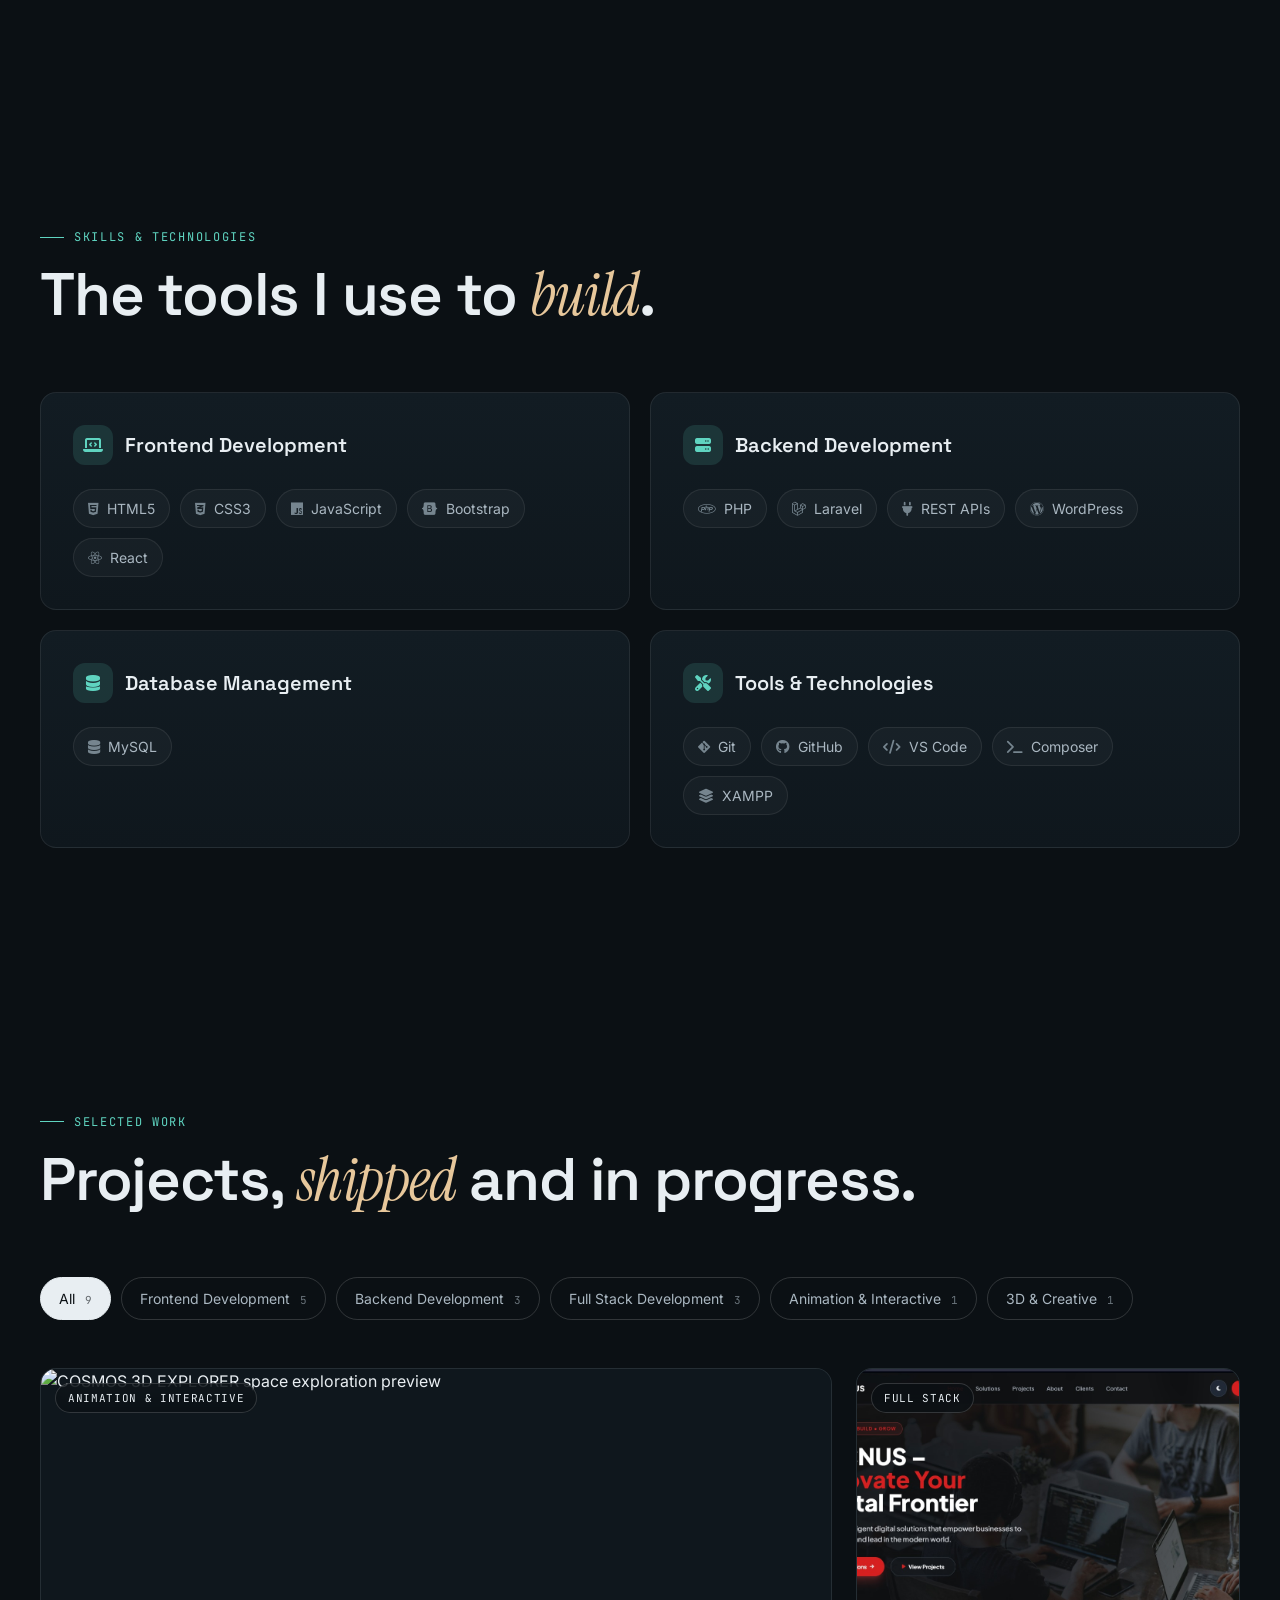
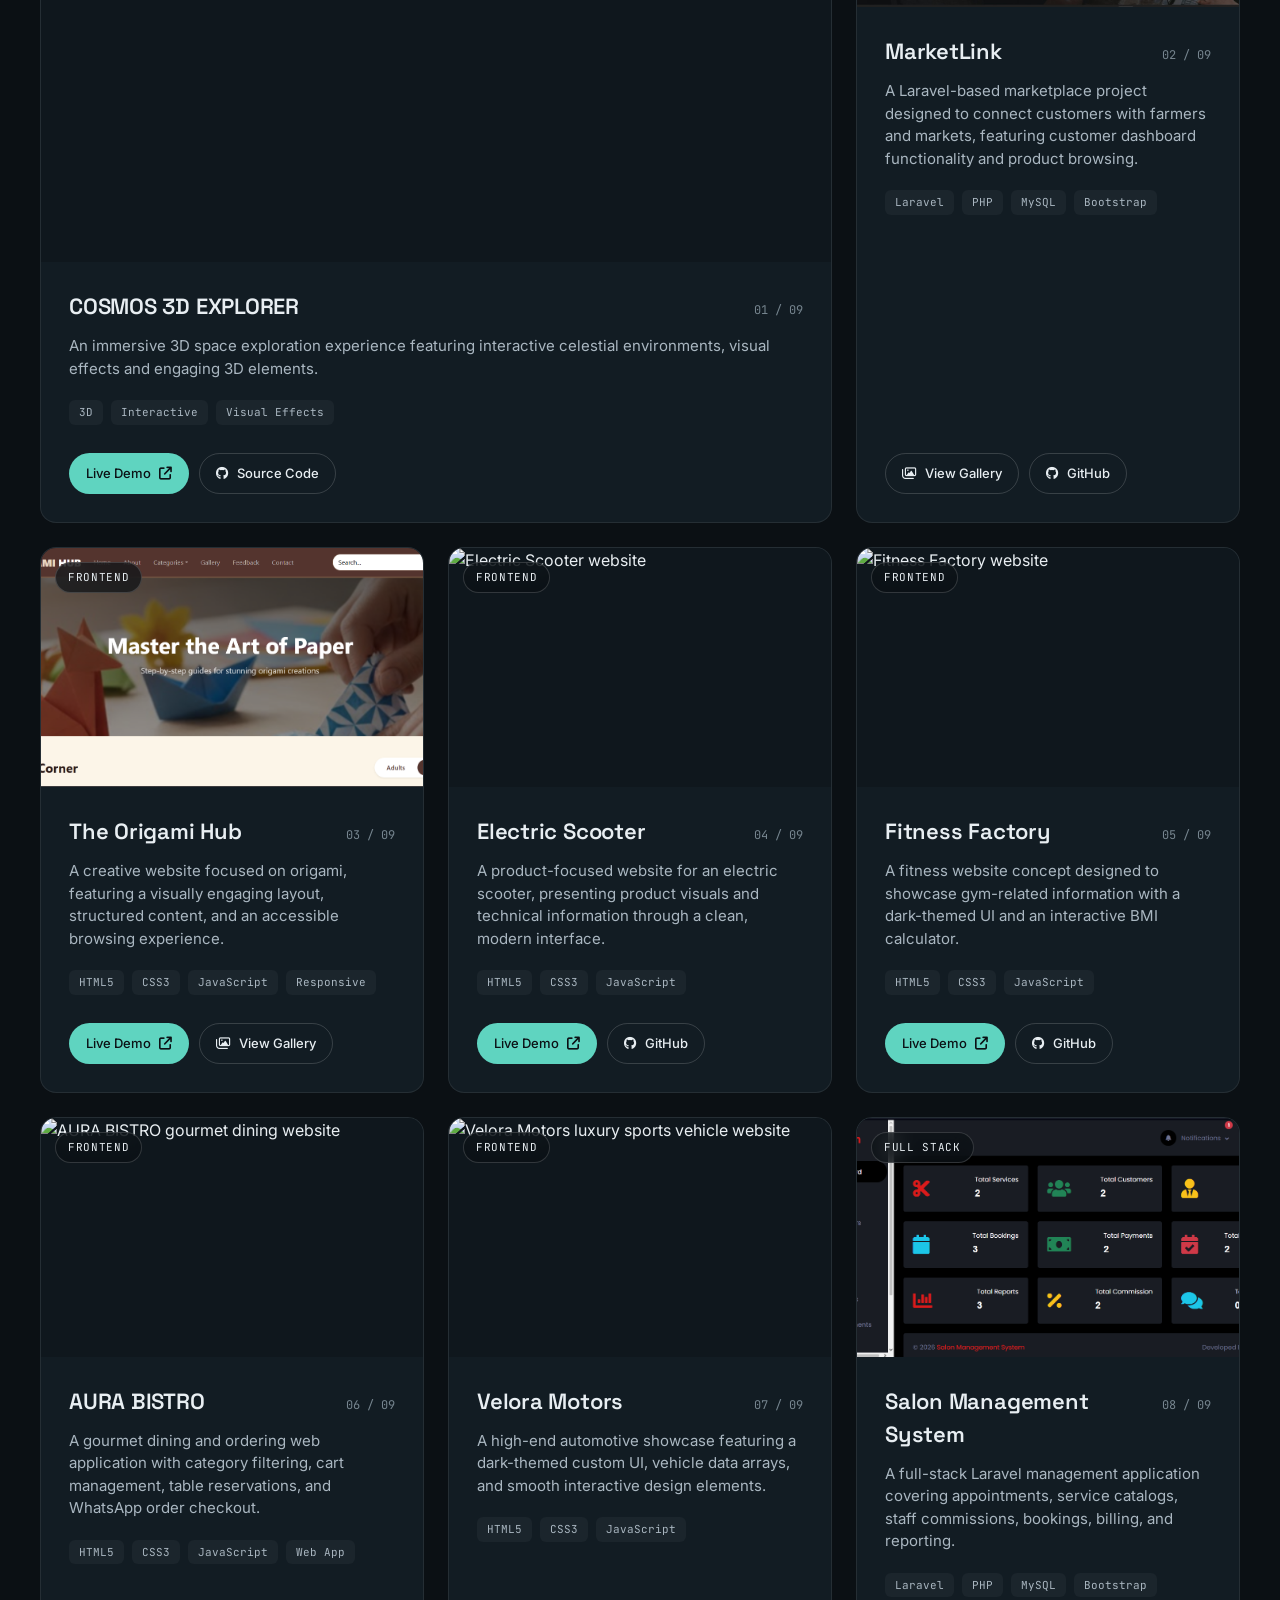
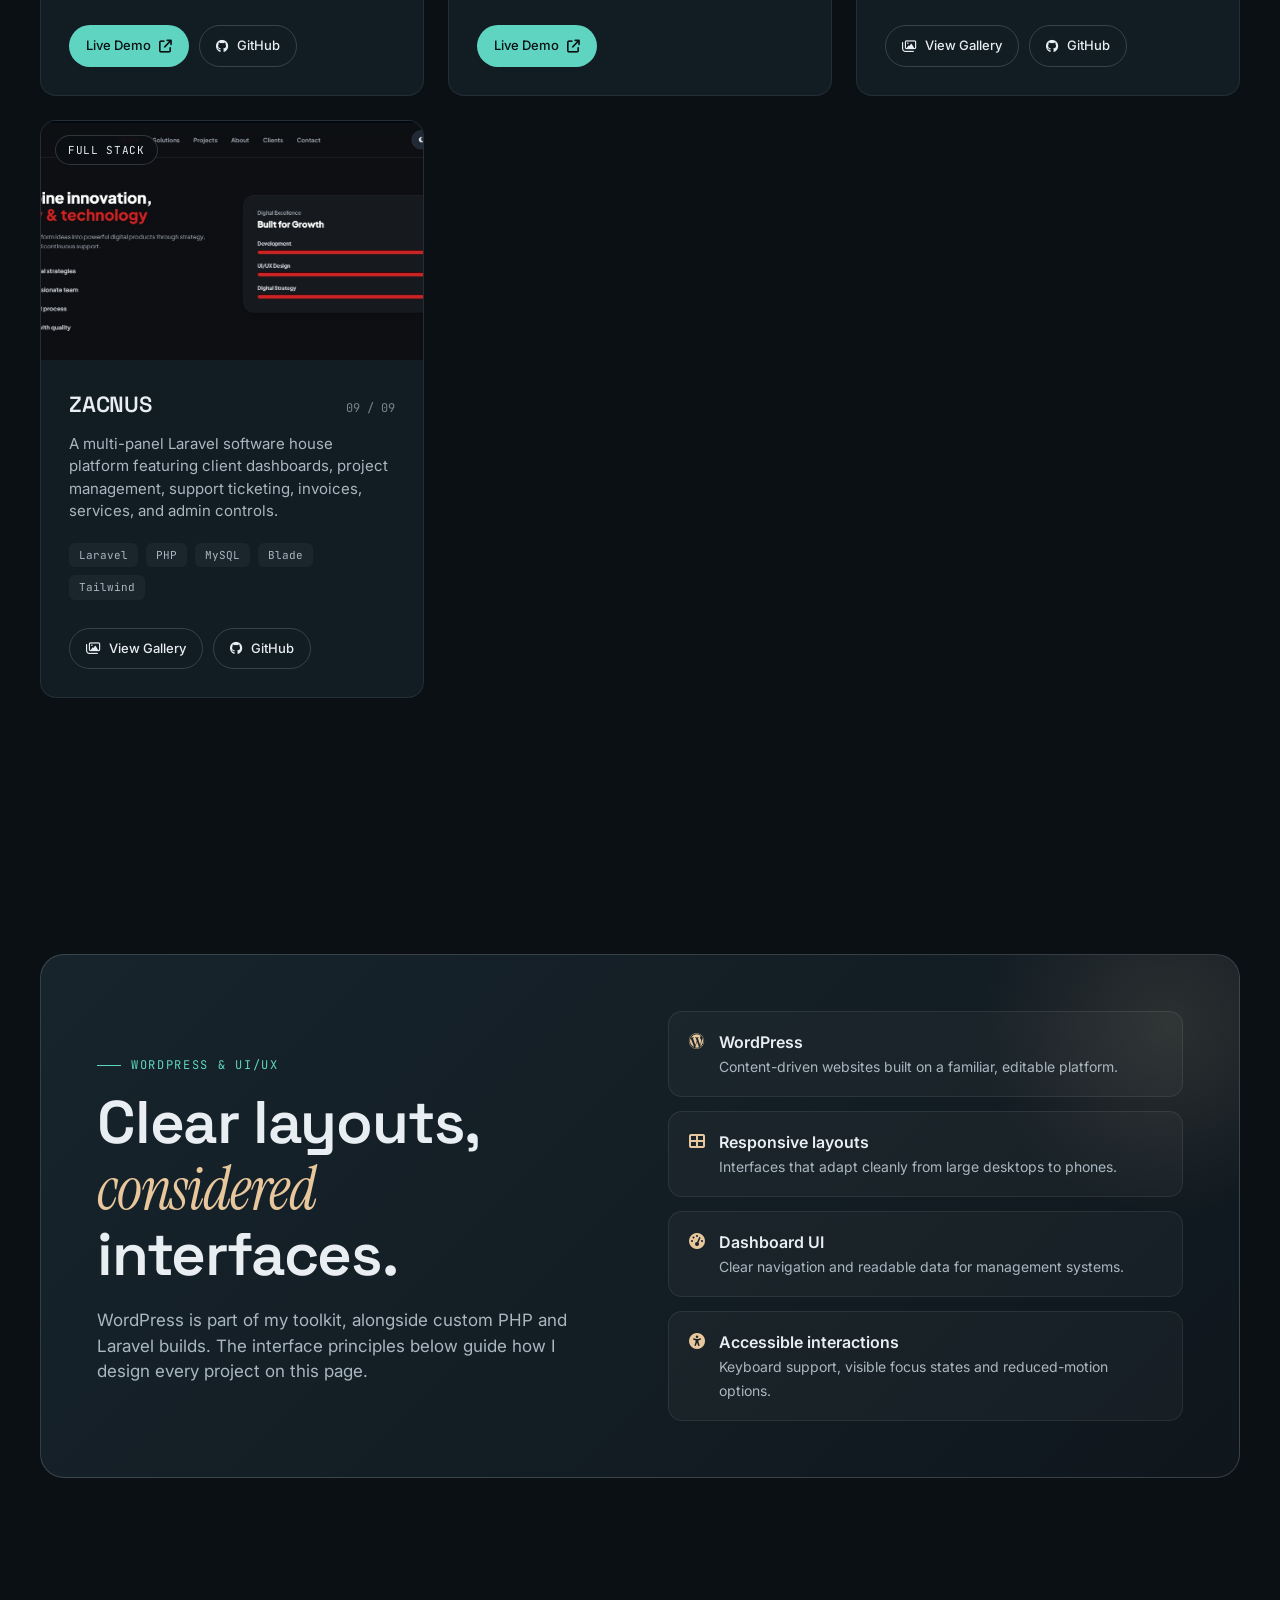
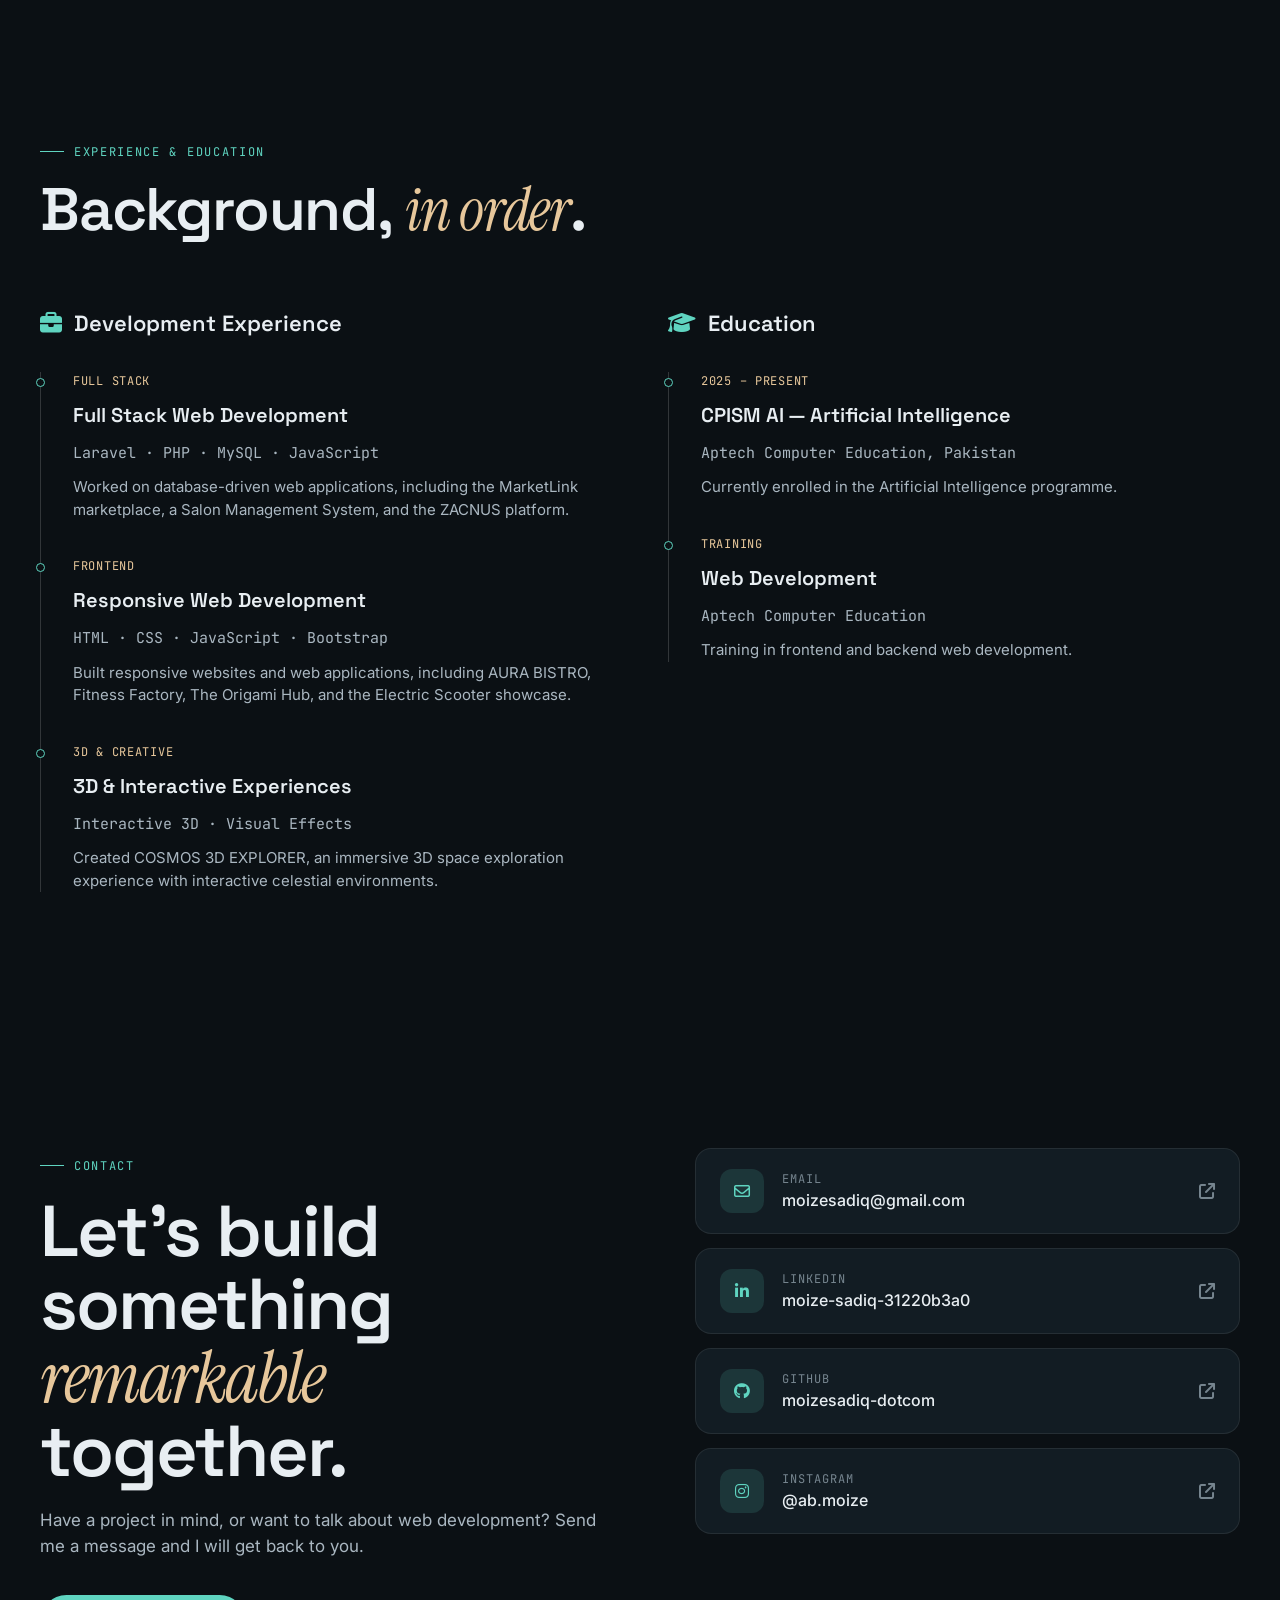
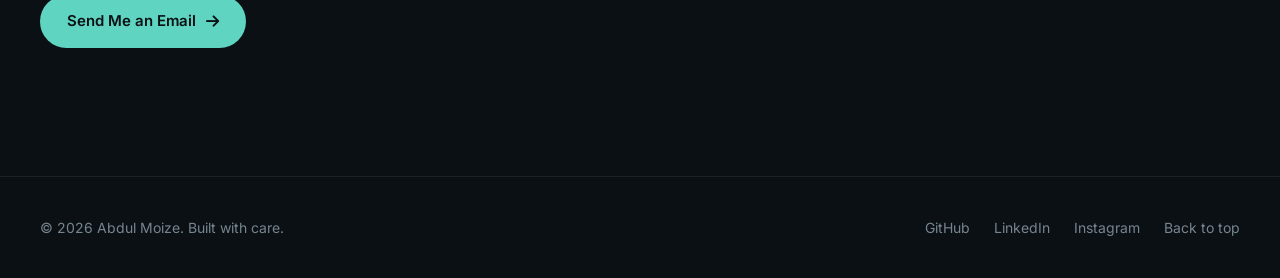
==== commit 0d6b047e: "Updated index.html" ====
--- a/index.html
+++ b/index.html
@@ -3,2331 +3,481 @@
 <head>
     <meta charset="UTF-8">
     <meta name="viewport" content="width=device-width, initial-scale=1.0">
-    <title>Abdul Moize — Web Developer</title>
-    <meta name="description" content="Abdul Moize — Web Developer specializing in modern, responsive and interactive web experiences. Frontend, backend, and full-stack development with Laravel, PHP, JavaScript, React and MySQL.">
-    <meta name="keywords" content="Abdul Moize, Web Developer, Laravel, PHP, JavaScript, React, MySQL, Full Stack Developer, Karachi, Pakistan">
+    <title>Abdul Moize | Web Developer</title>
+    <meta name="description" content="Abdul Moize is a Web Developer building modern, responsive and interactive web experiences with PHP, Laravel, MySQL, JavaScript and React.">
+    <meta name="keywords" content="Abdul Moize, Web Developer, Laravel, PHP, MySQL, JavaScript, React, WordPress, Portfolio">
     <meta name="author" content="Abdul Moize">
-    <meta property="og:title" content="Abdul Moize — Web Developer">
-    <meta property="og:description" content="I build modern, responsive and interactive web experiences using modern frontend and backend technologies.">
+    <meta name="theme-color" content="#0b1014">
+    <meta property="og:title" content="Abdul Moize | Web Developer">
+    <meta property="og:description" content="Modern, responsive and interactive web experiences.">
     <meta property="og:type" content="website">
-    <meta name="theme-color" content="#0a0a0b">
-
+    <link rel="canonical" href="https://moizesadiq-dotcom.github.io/">
     <link rel="preconnect" href="https://fonts.googleapis.com">
     <link rel="preconnect" href="https://fonts.gstatic.com" crossorigin>
-    <link href="https://fonts.googleapis.com/css2?family=Space+Grotesk:wght@400;500;600;700&family=Inter:wght@300;400;500;600;700&family=JetBrains+Mono:wght@400;500&display=swap" rel="stylesheet">
+    <link rel="stylesheet" href="css/styles.css">
     <link rel="stylesheet" href="https://cdnjs.cloudflare.com/ajax/libs/font-awesome/6.7.2/css/all.min.css">
-    <link rel="icon" href="data:image/svg+xml,<svg xmlns='http://www.w3.org/2000/svg' viewBox='0 0 100 100'><text y='.9em' font-size='90'>⚛</text></svg>">
-
-    <style>
-        /* ================================================================
-           DESIGN SYSTEM
-        ================================================================ */
-        :root {
-            --bg: #0a0a0b;
-            --bg-elevated: #111114;
-            --bg-card: #15151a;
-            --bg-card-hover: #1a1a20;
-            --line: rgba(255, 255, 255, 0.07);
-            --line-hover: rgba(255, 255, 255, 0.14);
-            --text: #f5f5f4;
-            --text-muted: #9a9a93;
-            --text-dim: #6a6a64;
-            --accent: #ee5b25;
-            --accent-hover: #ff6b35;
-            --accent-dim: rgba(238, 91, 37, 0.12);
-            --accent-glow: rgba(238, 91, 37, 0.3);
-            --blue: #4a90d9;
-            --green: #20a464;
-            --font-display: 'Space Grotesk', sans-serif;
-            --font-body: 'Inter', sans-serif;
-            --font-mono: 'JetBrains Mono', monospace;
-            --ease: cubic-bezier(0.16, 1, 0.3, 1);
-            --ease-out: cubic-bezier(0.25, 0.46, 0.45, 0.94);
-        }
-
-        * { margin: 0; padding: 0; box-sizing: border-box; }
-
-        html {
-            scroll-behavior: smooth;
-            scroll-padding-top: 90px;
-        }
-
-        body {
-            background: var(--bg);
-            color: var(--text);
-            font-family: var(--font-body);
-            line-height: 1.6;
-            overflow-x: hidden;
-            -webkit-font-smoothing: antialiased;
-        }
-
-        body.nav-open { overflow: hidden; }
-
-        h1, h2, h3, h4, .font-display { font-family: var(--font-display); }
-        .font-mono { font-family: var(--font-mono); }
-
-        a { color: inherit; text-decoration: none; }
-        img { display: block; max-width: 100%; }
-        button { font: inherit; border: none; background: none; cursor: pointer; color: inherit; }
-
-        ::selection { background: var(--accent); color: #fff; }
-        ::-webkit-scrollbar { width: 8px; }
-        ::-webkit-scrollbar-track { background: var(--bg); }
-        ::-webkit-scrollbar-thumb { background: #2a2a30; border-radius: 4px; }
-        ::-webkit-scrollbar-thumb:hover { background: var(--accent); }
-
-        /* ================================================================
-           LAYOUT
-        ================================================================ */
-        .container { width: min(1240px, calc(100% - 48px)); margin: 0 auto; }
-        .section { padding: 130px 0; position: relative; }
-
-        .section-head { margin-bottom: 64px; }
-        .section-head.center { text-align: center; }
-        .section-head.center .section-sub-eyebrow { justify-content: center; }
-
-        .eyebrow {
-            display: inline-flex;
-            align-items: center;
-            gap: 12px;
-            font-family: var(--font-mono);
-            font-size: 12px;
-            font-weight: 500;
-            color: var(--accent);
-            letter-spacing: 2px;
-            text-transform: uppercase;
-            margin-bottom: 18px;
-        }
-        .eyebrow::before {
-            content: "";
-            width: 30px; height: 1px;
-            background: var(--accent);
-        }
-
-        .section-title {
-            font-size: clamp(34px, 5vw, 56px);
-            font-weight: 700;
-            line-height: 1.08;
-            letter-spacing: -2px;
-        }
-
-        .section-sub-eyebrow {
-            display: flex;
-            align-items: center;
-            gap: 12px;
-            margin-bottom: 18px;
-            font-family: var(--font-mono);
-            font-size: 13px;
-            color: var(--accent);
-            letter-spacing: 1px;
-            text-transform: uppercase;
-        }
-        .section-sub-eyebrow::before {
-            content: "";
-            width: 30px; height: 1px;
-            background: var(--accent);
-        }
-
-        .accent { color: var(--accent); }
-
-        /* ================================================================
-           PRELOADER
-        ================================================================ */
-        .preloader {
-            position: fixed;
-            inset: 0;
-            z-index: 9999;
-            background: var(--bg);
-            display: flex;
-            align-items: center;
-            justify-content: center;
-            flex-direction: column;
-            gap: 24px;
-            transition: opacity 0.6s var(--ease), visibility 0.6s var(--ease);
-        }
-        .preloader.done { opacity: 0; visibility: hidden; }
-
-        .preloader-logo {
-            font-family: var(--font-display);
-            font-size: 28px;
-            font-weight: 700;
-            letter-spacing: -1px;
-            color: var(--text);
-            overflow: hidden;
-            white-space: nowrap;
-            border-right: 2px solid var(--accent);
-            animation: blinkCursor 0.8s infinite;
-        }
-        @keyframes blinkCursor { 50% { border-color: transparent; } }
-
-        .preloader-bar {
-            width: 200px;
-            height: 2px;
-            background: var(--line);
-            border-radius: 2px;
-            overflow: hidden;
-        }
-        .preloader-bar span {
-            display: block;
-            height: 100%;
-            width: 0;
-            background: var(--accent);
-            animation: loadBar 1.6s var(--ease-out) forwards;
-        }
-        @keyframes loadBar { to { width: 100%; } }
-
-        /* ================================================================
-           CURSOR (DESKTOP)
-        ================================================================ */
-        .cursor-dot, .cursor-ring {
-            position: fixed;
-            top: 0; left: 0;
-            pointer-events: none;
-            z-index: 10000;
-            border-radius: 50%;
-            transition: transform 0.15s ease-out, width 0.25s var(--ease), height 0.25s var(--ease), opacity 0.2s;
-            mix-blend-mode: difference;
-        }
-        .cursor-dot {
-            width: 7px; height: 7px;
-            background: #fff;
-        }
-        .cursor-ring {
-            width: 36px; height: 36px;
-            border: 1px solid rgba(255,255,255,0.4);
-            transition: transform 0.4s var(--ease), width 0.3s var(--ease), height 0.3s var(--ease), border-color 0.3s;
-        }
-        .cursor-ring.hover { width: 60px; height: 60px; border-color: var(--accent); }
-        @media (hover: none), (max-width: 800px) {
-            .cursor-dot, .cursor-ring { display: none; }
-        }
-
-        /* ================================================================
-           AMBIENT BACKGROUND
-        ================================================================ */
-        .ambient-bg {
-            position: fixed;
-            inset: 0;
-            z-index: 0;
-            pointer-events: none;
-            overflow: hidden;
-        }
-        .ambient-orb {
-            position: absolute;
-            border-radius: 50%;
-            filter: blur(120px);
-            opacity: 0.18;
-            animation: floatOrb 18s ease-in-out infinite;
-        }
-        .orb-1 { width: 500px; height: 500px; background: var(--accent); top: -100px; right: -80px; }
-        .orb-2 { width: 400px; height: 400px; background: #2a6fd6; bottom: 10%; left: -100px; animation-delay: -6s; }
-        .orb-3 { width: 350px; height: 350px; background: var(--accent); top: 50%; right: 20%; animation-delay: -12s; opacity: 0.08; }
-        @keyframes floatOrb {
-            0%, 100% { transform: translate(0, 0); }
-            33% { transform: translate(30px, -40px); }
-            66% { transform: translate(-20px, 30px); }
-        }
-
-        .grid-overlay {
-            position: fixed;
-            inset: 0;
-            z-index: 0;
-            pointer-events: none;
-            background-image:
-                linear-gradient(rgba(255,255,255,0.015) 1px, transparent 1px),
-                linear-gradient(90deg, rgba(255,255,255,0.015) 1px, transparent 1px);
-            background-size: 60px 60px;
-            mask-image: radial-gradient(ellipse at center, black 0%, transparent 75%);
-        }
-
-        /* ================================================================
-           NAVIGATION
-        ================================================================ */
-        .navbar {
-            position: sticky;
-            top: 0;
-            z-index: 1000;
-            background: rgba(10, 10, 11, 0.72);
-            backdrop-filter: blur(20px);
-            -webkit-backdrop-filter: blur(20px);
-            border-bottom: 1px solid var(--line);
-            transition: border-color 0.3s, background 0.3s;
-        }
-        .navbar.scrolled { background: rgba(10, 10, 11, 0.9); border-bottom-color: var(--line-hover); }
-
-        .nav-inner {
-            min-height: 76px;
-            display: flex;
-            align-items: center;
-            justify-content: space-between;
-            gap: 25px;
-        }
-
-        .brand {
-            font-family: var(--font-display);
-            font-size: 22px;
-            font-weight: 700;
-            letter-spacing: -0.5px;
-            white-space: nowrap;
-            display: flex;
-            align-items: center;
-            gap: 2px;
-        }
-        .brand .dot { color: var(--accent); }
-
-        .nav-links {
-            display: flex;
-            align-items: center;
-            gap: 32px;
-            list-style: none;
-        }
-        .nav-link {
-            position: relative;
-            color: var(--text-muted);
-            font-size: 13px;
-            font-weight: 500;
-            transition: color 0.25s;
-        }
-        .nav-link::after {
-            content: "";
-            position: absolute;
-            bottom: -6px; left: 0;
-            width: 0; height: 1px;
-            background: var(--accent);
-            transition: width 0.3s var(--ease);
-        }
-        .nav-link:hover { color: var(--text); }
-        .nav-link:hover::after { width: 100%; }
-
-        .nav-cta {
-            display: inline-flex;
-            align-items: center;
-            gap: 8px;
-            padding: 11px 20px;
-            background: var(--accent);
-            color: #fff;
-            border-radius: 6px;
-            font-size: 13px;
-            font-weight: 600;
-            transition: background 0.25s, transform 0.25s var(--ease);
-        }
-        .nav-cta:hover { background: var(--accent-hover); transform: translateY(-2px); }
-
-        .menu-toggle {
-            display: none;
-            width: 42px; height: 42px;
-            align-items: center;
-            justify-content: center;
-            font-size: 22px;
-            color: var(--text);
-        }
-
-        /* Mobile nav */
-        .mobile-nav {
-            position: fixed;
-            inset: 0;
-            z-index: 999;
-            background: var(--bg);
-            display: flex;
-            flex-direction: column;
-            align-items: center;
-            justify-content: center;
-            gap: 8px;
-            opacity: 0;
-            visibility: hidden;
-            transition: opacity 0.35s var(--ease), visibility 0.35s;
-        }
-        .mobile-nav.active { opacity: 1; visibility: visible; }
-        .mobile-nav a {
-            font-family: var(--font-display);
-            font-size: 32px;
-            font-weight: 600;
-            color: var(--text);
-            padding: 12px;
-            transition: color 0.25s;
-        }
-        .mobile-nav a:hover { color: var(--accent); }
-        .mobile-nav-close {
-            position: absolute;
-            top: 24px; right: 24px;
-            font-size: 28px;
-            color: var(--text);
-        }
-
-        /* ================================================================
-           HERO
-        ================================================================ */
-        .hero {
-            min-height: 100vh;
-            display: flex;
-            align-items: center;
-            padding: 120px 0 80px;
-            position: relative;
-            overflow: hidden;
-        }
-
-        .hero-grid {
-            display: grid;
-            grid-template-columns: 1.3fr 0.7fr;
-            align-items: center;
-            gap: 60px;
-            position: relative;
-            z-index: 2;
-        }
-
-        .hero-badge {
-            display: inline-flex;
-            align-items: center;
-            gap: 10px;
-            padding: 8px 16px;
-            border: 1px solid var(--line-hover);
-            border-radius: 50px;
-            font-size: 12px;
-            font-weight: 500;
-            color: var(--text-muted);
-            margin-bottom: 32px;
-            background: rgba(255,255,255,0.02);
-            backdrop-filter: blur(8px);
-        }
-        .status-dot {
-            width: 8px; height: 8px;
-            background: var(--green);
-            border-radius: 50%;
-            box-shadow: 0 0 0 4px rgba(32, 164, 100, 0.15);
-            position: relative;
-        }
-        .status-dot::after {
-            content: "";
-            position: absolute;
-            inset: 0;
-            border-radius: 50%;
-            background: var(--green);
-            animation: ping 2s ease-out infinite;
-        }
-        @keyframes ping {
-            0% { transform: scale(1); opacity: 1; }
-            100% { transform: scale(2.5); opacity: 0; }
-        }
-
-        .hero h1 {
-            font-size: clamp(48px, 7vw, 88px);
-            font-weight: 700;
-            line-height: 0.98;
-            letter-spacing: -4px;
-            margin-bottom: 28px;
-        }
-        .hero h1 .outline {
-            color: transparent;
-            -webkit-text-stroke: 1.5px var(--text);
-        }
-        .hero h1 .line { display: block; overflow: hidden; }
-        .hero h1 .line span {
-            display: inline-block;
-            transform: translateY(110%);
-            opacity: 0;
-            animation: heroReveal 1s var(--ease) forwards;
-        }
-        .hero h1 .line:nth-child(2) span { animation-delay: 0.15s; }
-        @keyframes heroReveal {
-            to { transform: translateY(0); opacity: 1; }
-        }
-
-        .hero-description {
-            max-width: 540px;
-            color: var(--text-muted);
-            font-size: 17px;
-            line-height: 1.8;
-            margin-bottom: 36px;
-            opacity: 0;
-            animation: fadeUp 0.8s var(--ease) 0.4s forwards;
-        }
-        @keyframes fadeUp {
-            from { opacity: 0; transform: translateY(20px); }
-            to { opacity: 1; transform: translateY(0); }
-        }
-
-        .hero-actions {
-            display: flex;
-            flex-wrap: wrap;
-            gap: 14px;
-            margin-bottom: 40px;
-            opacity: 0;
-            animation: fadeUp 0.8s var(--ease) 0.55s forwards;
-        }
-
-        .btn {
-            display: inline-flex;
-            align-items: center;
-            justify-content: center;
-            gap: 10px;
-            min-height: 50px;
-            padding: 14px 24px;
-            border-radius: 6px;
-            font-size: 14px;
-            font-weight: 600;
-            transition: transform 0.25s var(--ease), background 0.25s, color 0.25s, border-color 0.25s, box-shadow 0.25s;
-            cursor: pointer;
-        }
-        .btn:hover { transform: translateY(-3px); }
-        .btn i { transition: transform 0.25s; }
-        .btn:hover i.fa-arrow-right { transform: translateX(4px); }
-
-        .btn-primary { background: var(--accent); color: #fff; }
-        .btn-primary:hover { background: var(--accent-hover); box-shadow: 0 8px 30px var(--accent-glow); }
-        .btn-ghost { color: var(--text); border: 1px solid var(--line-hover); background: rgba(255,255,255,0.02); }
-        .btn-ghost:hover { border-color: var(--accent); color: var(--accent); }
-        .btn-dark { background: var(--bg-elevated); color: var(--text); border: 1px solid var(--line); }
-        .btn-dark:hover { background: var(--bg-card-hover); border-color: var(--line-hover); }
-
-        .hero-socials {
-            display: flex;
-            align-items: center;
-            gap: 18px;
-            opacity: 0;
-            animation: fadeUp 0.8s var(--ease) 0.7s forwards;
-        }
-        .hero-socials span { color: var(--text-dim); font-size: 12px; font-family: var(--font-mono); }
-        .hero-socials a {
-            width: 42px; height: 42px;
-            display: grid;
-            place-items: center;
-            border: 1px solid var(--line-hover);
-            border-radius: 50%;
-            color: var(--text-muted);
-            transition: 0.3s var(--ease);
-        }
-        .hero-socials a:hover {
-            background: var(--accent);
-            border-color: var(--accent);
-            color: #fff;
-            transform: translateY(-3px);
-        }
-
-        /* Hero visual */
-        .hero-visual {
-            position: relative;
-            display: flex;
-            align-items: center;
-            justify-content: center;
-            opacity: 0;
-            animation: fadeUp 1s var(--ease) 0.5s forwards;
-        }
-
-        .hero-art {
-            position: relative;
-            width: min(100%, 440px);
-            aspect-ratio: 1;
-            margin: 0 auto;
-        }
-        .art-ring, .art-glow, .art-core {
-            position: absolute;
-            top: 50%;
-            left: 50%;
-            border-radius: 50%;
-        }
-        .art-ring {
-            border: 1px solid var(--line-hover);
-        }
-        .art-ring.r1 {
-            width: 92%; height: 92%;
-            margin: -46% 0 0 -46%;
-            border-style: dashed;
-            border-color: rgba(238, 91, 37, 0.25);
-        }
-        .art-ring.r2 {
-            width: 68%; height: 68%;
-            margin: -34% 0 0 -34%;
-        }
-        .art-ring.r3 {
-            width: 46%; height: 46%;
-            margin: -23% 0 0 -23%;
-            border-color: rgba(238, 91, 37, 0.35);
-        }
-        .art-glow {
-            width: 70%; height: 70%;
-            margin: -35% 0 0 -35%;
-            background: radial-gradient(circle, var(--accent-glow), transparent 68%);
-            filter: blur(40px);
-            opacity: 0.6;
-        }
-        .art-orbit {
-            position: absolute;
-            inset: 0;
-        }
-        .art-node {
-            position: absolute;
-            top: 4%;
-            left: 50%;
-            width: 10px; height: 10px;
-            margin-left: -5px;
-            border-radius: 50%;
-            background: var(--accent);
-            box-shadow: 0 0 16px var(--accent-glow);
-        }
-        .art-core {
-            width: 84px; height: 84px;
-            margin: -42px 0 0 -42px;
-            display: grid;
-            place-items: center;
-            background: var(--bg-card);
-            border: 1px solid var(--line-hover);
-            border-radius: 22px;
-            color: var(--accent);
-            font-size: 26px;
-            z-index: 2;
-        }
-        .code-window {
-            position: absolute;
-            left: -4%;
-            bottom: 6%;
-            width: 76%;
-            padding: 14px 16px;
-            background: rgba(21, 21, 26, 0.85);
-            backdrop-filter: blur(16px);
-            -webkit-backdrop-filter: blur(16px);
-            border: 1px solid var(--line-hover);
-            border-radius: 12px;
-            box-shadow: 0 16px 40px rgba(0, 0, 0, 0.45);
-            font-family: var(--font-mono);
-            font-size: 12px;
-            line-height: 1.75;
-            color: var(--text-muted);
-            z-index: 3;
-            overflow: hidden;
-        }
-        .code-bar {
-            display: flex;
-            gap: 6px;
-            margin-bottom: 10px;
-        }
-        .code-bar span {
-            width: 8px; height: 8px;
-            border-radius: 50%;
-            background: #2a2a30;
-        }
-        .code-window pre { margin: 0; white-space: pre; }
-        .code-window .k { color: var(--accent); }
-        .code-window .v { color: #8cc4ff; }
-        .code-window .s { color: #a8d5a2; }
-
-        .floating-card {
-            position: absolute;
-            background: rgba(21, 21, 26, 0.9);
-            backdrop-filter: blur(16px);
-            padding: 14px 18px;
-            border: 1px solid var(--line-hover);
-            border-radius: 10px;
-            box-shadow: 0 12px 40px rgba(0,0,0,0.4);
-            animation: floatCard 4s ease-in-out infinite;
-        }
-        @keyframes floatCard {
-            0%, 100% { transform: translateY(0); }
-            50% { transform: translateY(-10px); }
-        }
-        .floating-card strong {
-            display: block;
-            font-family: var(--font-display);
-            font-size: 18px;
-            line-height: 1.2;
-            color: var(--text);
-        }
-        .floating-card small { color: var(--text-dim); font-size: 11px; font-family: var(--font-mono); }
-        .floating-card .fc-icon {
-            display: inline-flex;
-            align-items: center;
-            gap: 8px;
-            margin-bottom: 6px;
-        }
-        .floating-card .fc-icon i { color: var(--accent); font-size: 14px; }
-        .floating-card.top { top: 20px; right: -30px; animation-delay: -2s; }
-        .floating-card.bottom { bottom: 30px; left: -35px; }
-
-        /* Scroll indicator */
-        .scroll-indicator {
-            position: absolute;
-            bottom: 30px;
-            left: 50%;
-            transform: translateX(-50%);
-            display: flex;
-            flex-direction: column;
-            align-items: center;
-            gap: 8px;
-            color: var(--text-dim);
-            font-size: 11px;
-            font-family: var(--font-mono);
-            text-transform: uppercase;
-            letter-spacing: 2px;
-            opacity: 0;
-            animation: fadeUp 1s var(--ease) 1.2s forwards;
-        }
-        .scroll-line {
-            width: 1px; height: 40px;
-            background: linear-gradient(to bottom, var(--accent), transparent);
-            overflow: hidden;
-        }
-        .scroll-line::after {
-            content: "";
-            display: block;
-            width: 100%; height: 50%;
-            background: var(--text);
-            animation: scrollDown 2s ease-in-out infinite;
-        }
-        @keyframes scrollDown {
-            0% { transform: translateY(-100%); }
-            100% { transform: translateY(200%); }
-        }
-
-        /* ================================================================
-           MARQUEE
-        ================================================================ */
-        .marquee {
-            border-top: 1px solid var(--line);
-            border-bottom: 1px solid var(--line);
-            overflow: hidden;
-            background: var(--bg-elevated);
-        }
-        .marquee-track {
-            display: flex;
-            gap: 50px;
-            padding: 22px 0;
-            white-space: nowrap;
-            animation: marquee 30s linear infinite;
-        }
-        .marquee:hover .marquee-track { animation-play-state: paused; }
-        @keyframes marquee {
-            from { transform: translateX(0); }
-            to { transform: translateX(-50%); }
-        }
-        .marquee-item {
-            display: inline-flex;
-            align-items: center;
-            gap: 50px;
-            font-family: var(--font-display);
-            font-size: 15px;
-            font-weight: 500;
-            color: var(--text-muted);
-        }
-        .marquee-item i { color: var(--accent); font-size: 7px; }
-
-        /* ================================================================
-           ABOUT
-        ================================================================ */
-        .about-grid {
-            display: grid;
-            grid-template-columns: 0.85fr 1.15fr;
-            gap: 70px;
-            align-items: start;
-        }
-
-        .about-panel {
-            background: var(--bg-elevated);
-            border: 1px solid var(--line);
-            border-radius: 16px;
-            padding: 40px;
-            position: relative;
-            overflow: hidden;
-        }
-        .about-panel::after {
-            content: "M";
-            position: absolute;
-            right: -10px; bottom: -90px;
-            font-family: var(--font-display);
-            font-size: 260px;
-            font-weight: 700;
-            color: rgba(255,255,255,0.03);
-            pointer-events: none;
-        }
-        .about-panel .big-number {
-            font-family: var(--font-display);
-            font-size: 56px;
-            line-height: 1;
-            font-weight: 700;
-            color: var(--accent);
-        }
-        .about-panel h3 {
-            font-size: 22px;
-            line-height: 1.3;
-            margin: 18px 0 14px;
-            color: var(--text);
-        }
-        .about-panel p {
-            position: relative;
-            z-index: 1;
-            color: var(--text-muted);
-            font-size: 14px;
-            line-height: 1.8;
-        }
-
-        .about-content h2 {
-            font-size: clamp(32px, 4vw, 46px);
-            letter-spacing: -2px;
-            line-height: 1.14;
-            margin-bottom: 24px;
-        }
-        .about-content p {
-            color: var(--text-muted);
-            font-size: 15px;
-            line-height: 1.9;
-            margin-bottom: 18px;
-        }
-
-        .about-details {
-            display: grid;
-            grid-template-columns: repeat(2, 1fr);
-            gap: 22px;
-            margin-top: 30px;
-            padding-top: 28px;
-            border-top: 1px solid var(--line);
-        }
-        .detail-item span {
-            display: block;
-            color: var(--text-dim);
-            font-size: 11px;
-            text-transform: uppercase;
-            letter-spacing: 1.5px;
-            margin-bottom: 6px;
-            font-family: var(--font-mono);
-        }
-        .detail-item strong { font-size: 15px; color: var(--text); overflow-wrap: anywhere; }
-
-        /* ================================================================
-           SKILLS
-        ================================================================ */
-        .skills-section { background: var(--bg-elevated); border-top: 1px solid var(--line); border-bottom: 1px solid var(--line); }
-
-        .skills-grid {
-            display: grid;
-            grid-template-columns: repeat(4, 1fr);
-            gap: 16px;
-        }
-        .skill-category h3 {
-            font-size: 16px;
-            font-weight: 600;
-            margin-bottom: 20px;
-            color: var(--text);
-            display: flex;
-            align-items: center;
-            gap: 10px;
-        }
-        .skill-category h3 i { color: var(--accent); font-size: 14px; }
-
-        .skill-chips {
-            display: flex;
-            flex-wrap: wrap;
-            gap: 10px;
-        }
-        .skill-chip {
-            display: inline-flex;
-            align-items: center;
-            gap: 8px;
-            padding: 10px 14px;
-            background: var(--bg-card);
-            border: 1px solid var(--line);
-            border-radius: 8px;
-            font-size: 13px;
-            font-weight: 500;
-            color: var(--text-muted);
-            transition: 0.3s var(--ease);
-        }
-        .skill-chip:hover {
-            border-color: var(--accent);
-            color: var(--text);
-            transform: translateY(-3px);
-            background: var(--bg-card-hover);
-        }
-        .skill-chip i { font-size: 15px; }
-        .skill-chip .fa-html5 { color: #e34f26; }
-        .skill-chip .fa-css3-alt { color: #1572b6; }
-        .skill-chip .fa-js { color: #f7df1e; }
-        .skill-chip .fa-bootstrap { color: #7952b3; }
-        .skill-chip .fa-react { color: #61dafb; }
-        .skill-chip .fa-php { color: #777bb4; }
-        .skill-chip .fa-laravel { color: #ff2d20; }
-        .skill-chip .fa-database { color: #4db5f5; }
-        .skill-chip .fa-wordpress { color: #21759b; }
-        .skill-chip .fa-git-alt { color: #f05033; }
-        .skill-chip .fa-plug { color: var(--accent); }
-
-        /* ================================================================
-           PROJECTS
-        ================================================================ */
-        .filters {
-            display: flex;
-            flex-wrap: wrap;
-            gap: 10px;
-            margin-bottom: 48px;
-        }
-        .filter-btn {
-            padding: 10px 20px;
-            border: 1px solid var(--line-hover);
-            border-radius: 50px;
-            background: transparent;
-            color: var(--text-muted);
-            font-size: 13px;
-            font-weight: 600;
-            transition: 0.3s var(--ease);
-        }
-        .filter-btn:hover { color: var(--text); border-color: var(--text-muted); }
-        .filter-btn.active {
-            background: var(--accent);
-            border-color: var(--accent);
-            color: #fff;
-            box-shadow: 0 4px 20px var(--accent-glow);
-        }
-        .filter-btn .count {
-            font-size: 11px;
-            opacity: 0.6;
-            margin-left: 4px;
-        }
-
-        .projects-grid {
-            display: grid;
-            grid-template-columns: repeat(2, minmax(0, 1fr));
-            gap: 28px;
-        }
-
-        .project-card {
-            background: var(--bg-card);
-            border: 1px solid var(--line);
-            border-radius: 14px;
-            overflow: hidden;
-            transition: transform 0.4s var(--ease), border-color 0.3s, box-shadow 0.3s, opacity 0.4s;
-            min-width: 0;
-            position: relative;
-        }
-        .project-card::before {
-            content: "";
-            position: absolute;
-            inset: 0;
-            background: radial-gradient(360px circle at var(--mx, 50%) var(--my, 50%), rgba(238, 91, 37, 0.10), transparent 60%);
-            opacity: 0;
-            transition: opacity 0.4s;
-            pointer-events: none;
-            z-index: 2;
-        }
-        .project-card:hover::before { opacity: 1; }
-        .project-card:hover {
-            transform: translateY(-8px);
-            border-color: var(--line-hover);
-            box-shadow: 0 20px 50px rgba(0,0,0,0.3);
-        }
-        .project-card.featured {
-            border-color: var(--accent-dim);
-            box-shadow: 0 0 30px rgba(238,91,37,0.08);
-        }
-        .project-card.featured:hover { box-shadow: 0 20px 50px rgba(238,91,37,0.15); }
-
-        .project-card.is-hidden {
-            opacity: 0;
-            transform: scale(0.95);
-            pointer-events: none;
-            position: absolute;
-            width: 0;
-            height: 0;
-            overflow: hidden;
-            margin: 0;
-            padding: 0;
-            border: 0;
-        }
-
-        .project-image {
-            position: relative;
-            height: 260px;
-            background: var(--bg-elevated);
-            overflow: hidden;
-        }
-        .project-image img {
-            width: 100%;
-            height: 100%;
-            object-fit: cover;
-            transition: transform 0.6s var(--ease);
-        }
-        .project-card:hover .project-image img { transform: scale(1.06); }
-
-        .project-overlay {
-            position: absolute;
-            inset: 0;
-            background: linear-gradient(to top, rgba(10,10,11,0.6), transparent 50%);
-            opacity: 0;
-            transition: opacity 0.3s;
-        }
-        .project-card:hover .project-overlay { opacity: 1; }
-
-        .project-label {
-            position: absolute;
-            top: 14px; left: 14px;
-            padding: 6px 12px;
-            background: rgba(10,10,11,0.8);
-            backdrop-filter: blur(8px);
-            color: var(--text);
-            font-size: 10px;
-            font-weight: 600;
-            text-transform: uppercase;
-            letter-spacing: 1.2px;
-            border-radius: 4px;
-            border: 1px solid var(--line-hover);
-        }
-        .project-label.accent { background: var(--accent); border-color: var(--accent); color: #fff; }
-
-        .project-content { padding: 26px; }
-
-        .project-topline {
-            display: flex;
-            align-items: flex-start;
-            justify-content: space-between;
-            gap: 15px;
-            margin-bottom: 12px;
-        }
-        .project-topline h3 {
-            font-size: 22px;
-            line-height: 1.25;
-            letter-spacing: -0.5px;
-            overflow-wrap: anywhere;
-        }
-        .project-number {
-            color: var(--text-dim);
-            font-family: var(--font-mono);
-            font-size: 12px;
-            font-weight: 500;
-            flex-shrink: 0;
-            padding-top: 4px;
-        }
-
-        .project-content > p {
-            color: var(--text-muted);
-            font-size: 13.5px;
-            line-height: 1.8;
-            margin-bottom: 18px;
-        }
-
-        .project-tags {
-            display: flex;
-            flex-wrap: wrap;
-            gap: 7px;
-            margin-bottom: 22px;
-        }
-        .project-tags span {
-            background: rgba(255,255,255,0.04);
-            color: var(--text-muted);
-            padding: 5px 10px;
-            border-radius: 4px;
-            font-size: 11px;
-            font-weight: 500;
-            font-family: var(--font-mono);
-            border: 1px solid var(--line);
-        }
-
-        .project-actions {
-            display: flex;
-            align-items: center;
-            flex-wrap: wrap;
-            gap: 10px;
-            padding-top: 18px;
-            border-top: 1px solid var(--line);
-        }
-        .project-btn {
-            display: inline-flex;
-            align-items: center;
-            justify-content: center;
-            gap: 7px;
-            min-height: 40px;
-            padding: 10px 14px;
-            border-radius: 6px;
-            border: 1px solid var(--line-hover);
-            background: transparent;
-            color: var(--text);
-            font-size: 12px;
-            font-weight: 600;
-            transition: 0.25s var(--ease);
-        }
-        .project-btn:hover {
-            border-color: var(--text);
-            background: var(--bg-card-hover);
-        }
-        .project-btn.demo {
-            color: #fff;
-            background: var(--accent);
-            border-color: var(--accent);
-        }
-        .project-btn.demo:hover {
-            background: var(--accent-hover);
-            border-color: var(--accent-hover);
-            box-shadow: 0 4px 16px var(--accent-glow);
-        }
-        .project-btn.gallery {
-            color: var(--text);
-            background: var(--bg-elevated);
-            border-color: var(--line);
-        }
-        .project-btn.gallery:hover { background: var(--bg-card-hover); border-color: var(--line-hover); }
-
-        .featured-badge {
-            position: absolute;
-            top: 14px; right: 14px;
-            z-index: 3;
-            background: var(--accent);
-            color: #fff;
-            padding: 7px 12px;
-            border-radius: 4px;
-            font-size: 9px;
-            font-weight: 700;
-            letter-spacing: 1.5px;
-            text-transform: uppercase;
-        }
-
-        /* ================================================================
-           SERVICES
-        ================================================================ */
-        .services-section {
-            background: var(--bg-elevated);
-            border-top: 1px solid var(--line);
-            border-bottom: 1px solid var(--line);
-        }
-        .services-grid {
-            display: grid;
-            grid-template-columns: repeat(3, 1fr);
-            gap: 18px;
-        }
-        .service-card {
-            background: var(--bg-card);
-            border: 1px solid var(--line);
-            padding: 32px;
-            border-radius: 14px;
-            transition: 0.35s var(--ease);
-            position: relative;
-            overflow: hidden;
-        }
-        .service-card::before {
-            content: "";
-            position: absolute;
-            top: 0; left: 0;
-            width: 0; height: 2px;
-            background: var(--accent);
-            transition: width 0.4s var(--ease);
-        }
-        .service-card:hover { transform: translateY(-6px); border-color: var(--line-hover); }
-        .service-card:hover::before { width: 100%; }
-        .service-number {
-            color: var(--accent);
-            font-family: var(--font-mono);
-            font-size: 12px;
-            margin-bottom: 24px;
-            letter-spacing: 1px;
-        }
-        .service-card h3 { font-size: 20px; margin-bottom: 12px; }
-        .service-card p { color: var(--text-muted); font-size: 13.5px; line-height: 1.8; }
-
-        /* ================================================================
-           EXPERIENCE / EDUCATION
-        ================================================================ */
-        .timeline {
-            display: grid;
-            grid-template-columns: repeat(2, 1fr);
-            gap: 40px;
-        }
-        .timeline-col h3 {
-            font-size: 18px;
-            font-weight: 600;
-            margin-bottom: 28px;
-            display: flex;
-            align-items: center;
-            gap: 10px;
-        }
-        .timeline-col h3 i { color: var(--accent); }
-
-        .timeline-item {
-            position: relative;
-            padding-left: 28px;
-            padding-bottom: 28px;
-            border-left: 1px solid var(--line);
-        }
-        .timeline-item:last-child { border-left-color: transparent; padding-bottom: 0; }
-        .timeline-item::before {
-            content: "";
-            position: absolute;
-            left: -5px; top: 4px;
-            width: 9px; height: 9px;
-            border-radius: 50%;
-            background: var(--accent);
-            box-shadow: 0 0 0 4px var(--accent-dim);
-        }
-        .timeline-item .ti-date {
-            font-family: var(--font-mono);
-            font-size: 12px;
-            color: var(--accent);
-            margin-bottom: 6px;
-        }
-        .timeline-item h4 { font-size: 16px; font-weight: 600; margin-bottom: 4px; }
-        .timeline-item p { color: var(--text-muted); font-size: 13px; line-height: 1.7; }
-        .timeline-item .ti-sub { color: var(--text-dim); font-size: 12px; margin-bottom: 6px; }
-
-        /* ================================================================
-           CONTACT
-        ================================================================ */
-        .contact-grid {
-            display: grid;
-            grid-template-columns: 1fr 0.7fr;
-            gap: 60px;
-            align-items: start;
-        }
-        .contact-heading {
-            font-size: clamp(40px, 5.5vw, 64px);
-            line-height: 1.03;
-            letter-spacing: -3px;
-            margin-bottom: 24px;
-        }
-        .contact-copy {
-            color: var(--text-muted);
-            font-size: 16px;
-            max-width: 500px;
-            line-height: 1.8;
-            margin-bottom: 36px;
-        }
-        .contact-list { display: grid; gap: 18px; }
-        .contact-item {
-            display: flex;
-            align-items: center;
-            gap: 16px;
-            overflow-wrap: anywhere;
-            transition: transform 0.25s var(--ease);
-        }
-        .contact-item:hover { transform: translateX(6px); }
-        .contact-icon {
-            flex-shrink: 0;
-            width: 48px; height: 48px;
-            display: grid;
-            place-items: center;
-            background: var(--bg-elevated);
-            border: 1px solid var(--line);
-            color: var(--accent);
-            border-radius: 10px;
-            font-size: 18px;
-        }
-        .contact-item small { display: block; color: var(--text-dim); font-size: 11px; font-family: var(--font-mono); text-transform: uppercase; letter-spacing: 1px; }
-        .contact-item strong { font-size: 14px; color: var(--text); }
-
-        .contact-card {
-            background: var(--bg-elevated);
-            border: 1px solid var(--line);
-            padding: 36px;
-            border-radius: 16px;
-        }
-        .contact-card h3 { font-size: 22px; margin-bottom: 12px; }
-        .contact-card p { color: var(--text-muted); font-size: 14px; margin-bottom: 24px; line-height: 1.7; }
-        .contact-card .btn { width: 100%; }
-
-        /* ================================================================
-           FOOTER
-        ================================================================ */
-        .footer {
-            background: var(--bg-elevated);
-            border-top: 1px solid var(--line);
-            padding: 32px 0;
-        }
-        .footer-inner {
-            display: flex;
-            justify-content: space-between;
-            align-items: center;
-            gap: 20px;
-            flex-wrap: wrap;
-        }
-        .footer p { color: var(--text-dim); font-size: 12px; }
-        .footer-links { display: flex; gap: 20px; }
-        .footer-links a { color: var(--text-dim); font-size: 12px; transition: color 0.25s; }
-        .footer-links a:hover { color: var(--accent); }
-
-        /* ================================================================
-           GALLERY MODAL
-        ================================================================ */
-        .gallery-modal {
-            position: fixed;
-            inset: 0;
-            z-index: 3000;
-            display: none;
-            align-items: center;
-            justify-content: center;
-            padding: 24px;
-            background: rgba(0,0,0,0.92);
-            backdrop-filter: blur(8px);
-        }
-        .gallery-modal.active { display: flex; }
-        .gallery-content { width: min(1050px, 100%); position: relative; }
-        .gallery-image-wrap {
-            width: 100%;
-            height: min(72vh, 680px);
-            display: flex;
-            align-items: center;
-            justify-content: center;
-        }
-        .gallery-image-wrap img {
-            max-width: 100%;
-            max-height: 100%;
-            object-fit: contain;
-            border-radius: 8px;
-        }
-        .gallery-close, .gallery-prev, .gallery-next {
-            position: absolute;
-            z-index: 2;
-            display: grid;
-            place-items: center;
-            color: #fff;
-            background: rgba(255,255,255,0.1);
-            border: 1px solid rgba(255,255,255,0.2);
-            border-radius: 50%;
-            transition: background 0.2s;
-        }
-        .gallery-close:hover, .gallery-prev:hover, .gallery-next:hover { background: var(--accent); border-color: var(--accent); }
-        .gallery-close { top: -50px; right: 0; width: 42px; height: 42px; font-size: 18px; }
-        .gallery-prev, .gallery-next { top: 50%; transform: translateY(-50%); width: 48px; height: 48px; font-size: 18px; }
-        .gallery-prev { left: -60px; }
-        .gallery-next { right: -60px; }
-        .gallery-counter { text-align: center; color: #d5d5d5; font-size: 12px; margin-top: 16px; font-family: var(--font-mono); }
-
-        /* ================================================================
-           SCROLL REVEAL
-        ================================================================ */
-        .reveal {
-            opacity: 0;
-            transform: translateY(30px);
-            transition: opacity 0.8s var(--ease), transform 0.8s var(--ease);
-        }
-        .reveal.visible { opacity: 1; transform: translateY(0); }
-        .reveal-stagger > * {
-            opacity: 0;
-            transform: translateY(20px);
-            transition: opacity 0.6s var(--ease), transform 0.6s var(--ease);
-        }
-        .reveal-stagger.visible > * { opacity: 1; transform: translateY(0); }
-        .reveal-stagger.visible > *:nth-child(1) { transition-delay: 0s; }
-        .reveal-stagger.visible > *:nth-child(2) { transition-delay: 0.08s; }
-        .reveal-stagger.visible > *:nth-child(3) { transition-delay: 0.16s; }
-        .reveal-stagger.visible > *:nth-child(4) { transition-delay: 0.24s; }
-        .reveal-stagger.visible > *:nth-child(5) { transition-delay: 0.32s; }
-        .reveal-stagger.visible > *:nth-child(6) { transition-delay: 0.4s; }
-        .reveal-stagger.visible > *:nth-child(7) { transition-delay: 0.48s; }
-        .reveal-stagger.visible > *:nth-child(8) { transition-delay: 0.56s; }
-        .reveal-stagger.visible > *:nth-child(9) { transition-delay: 0.64s; }
-        .reveal-stagger.visible > *:nth-child(10) { transition-delay: 0.72s; }
-        .reveal-stagger.visible > *:nth-child(11) { transition-delay: 0.8s; }
-        .reveal-stagger.visible > *:nth-child(12) { transition-delay: 0.88s; }
-
-        /* ================================================================
-           RESPONSIVE
-        ================================================================ */
-        @media (max-width: 1000px) {
-            .hero-grid { grid-template-columns: 1fr; gap: 50px; text-align: center; }
-            .hero-content { order: 2; }
-            .hero-visual { order: 1; }
-            .hero-badge, .hero-actions, .hero-socials { justify-content: center; }
-            .hero-description { margin-left: auto; margin-right: auto; }
-            .hero h1 { letter-spacing: -2px; }
-            .about-grid { grid-template-columns: 1fr; gap: 40px; }
-            .skills-grid { grid-template-columns: repeat(2, 1fr); }
-            .services-grid { grid-template-columns: repeat(2, 1fr); }
-            .timeline { grid-template-columns: 1fr; gap: 30px; }
-            .gallery-prev { left: 10px; }
-            .gallery-next { right: 10px; }
-            .floating-card.top { right: 0; }
-            .floating-card.bottom { left: 0; }
-        }
-
-        @media (max-width: 800px) {
-            .section { padding: 80px 0; }
-            .nav-links { display: none; }
-            .menu-toggle { display: flex; }
-            .nav-cta { display: none; }
-            .hero { min-height: auto; padding: 100px 0 60px; }
-            .hero-visual { min-height: 320px; }
-            .hero-art { width: min(100%, 320px); }
-            .projects-grid { grid-template-columns: 1fr; gap: 22px; }
-            .contact-grid { grid-template-columns: 1fr; gap: 36px; }
-            .section-head { margin-bottom: 44px; }
-        }
-
-        @media (max-width: 560px) {
-            .container { width: min(100% - 32px, 1240px); }
-            .section { padding: 60px 0; }
-            .hero h1 { font-size: clamp(40px, 13vw, 60px); letter-spacing: -2px; }
-            .hero-description { font-size: 15px; }
-            .hero-actions { flex-direction: column; align-items: stretch; }
-            .hero-actions .btn { width: 100%; }
-            .skills-grid { grid-template-columns: 1fr; }
-            .services-grid { grid-template-columns: 1fr; }
-            .about-panel { padding: 28px; }
-            .about-panel .big-number { font-size: 46px; }
-            .about-details { grid-template-columns: 1fr; gap: 16px; }
-            .filters { gap: 8px; }
-            .filter-btn { padding: 8px 14px; font-size: 12px; }
-            .project-image { height: 200px; }
-            .code-window { font-size: 10px; width: 88%; left: -2%; }
-            .project-content { padding: 20px; }
-            .project-topline h3 { font-size: 19px; }
-            .project-btn { flex: 1 1 auto; }
-            .contact-heading { font-size: 38px; letter-spacing: -2px; }
-            .contact-card { padding: 24px; }
-            .footer-inner { flex-direction: column; text-align: center; }
-            .gallery-modal { padding: 12px; }
-            .gallery-image-wrap { height: 60vh; }
-        }
-
-        @media (prefers-reduced-motion: reduce) {
-            *, *::before, *::after {
-                animation-duration: 0.01ms !important;
-                transition-duration: 0.01ms !important;
-                scroll-behavior: auto !important;
-            }
-            .reveal, .reveal-stagger > * { opacity: 1; transform: none; }
-            .hero h1 .line span { transform: none; opacity: 1; }
-            .hero-description, .hero-actions, .hero-socials, .hero-visual, .scroll-indicator { opacity: 1; }
-        }
-    </style>
 </head>
 <body>
 
-    <!-- Preloader -->
-    <div class="preloader" id="preloader">
-        <div class="preloader-logo">MOIZE.</div>
-        <div class="preloader-bar"><span></span></div>
+    <div class="preloader" id="preloader" aria-hidden="true">
+        <div class="preloader-mark">MOIZE<span>.</span></div>
     </div>
 
-    <!-- Custom Cursor -->
-    <div class="cursor-dot" id="cursorDot"></div>
-    <div class="cursor-ring" id="cursorRing"></div>
-
-    <!-- Ambient Background -->
-    <div class="ambient-bg">
-        <div class="ambient-orb orb-1"></div>
-        <div class="ambient-orb orb-2"></div>
-        <div class="ambient-orb orb-3"></div>
+    <div class="atmosphere" aria-hidden="true">
+        <div class="glow glow-a"></div>
+        <div class="glow glow-b"></div>
     </div>
-    <div class="grid-overlay"></div>
-
-    <!-- Navigation -->
-    <header class="navbar" id="navbar">
-        <nav class="container nav-inner" aria-label="Main navigation">
-            <a href="#home" class="brand">MOIZE<span class="dot">.</span></a>
-            <ul class="nav-links">
-                <li><a href="#home" class="nav-link">Home</a></li>
-                <li><a href="#about" class="nav-link">About</a></li>
-                <li><a href="#skills" class="nav-link">Skills</a></li>
-                <li><a href="#projects" class="nav-link">Projects</a></li>
-                <li><a href="#experience" class="nav-link">Experience</a></li>
-                <li><a href="#contact" class="nav-link nav-cta">Contact Me</a></li>
-            </ul>
-            <button class="menu-toggle" id="menuToggle" aria-label="Open menu">
-                <i class="fa-solid fa-bars"></i>
+    <div class="grain" aria-hidden="true"></div>
+    <canvas id="particles" aria-hidden="true"></canvas>
+    <div class="cursor-glow" id="cursorGlow" aria-hidden="true"></div>
+    <div class="cursor-dot" id="cursorDot" aria-hidden="true"></div>
+
+    <header class="nav" id="nav">
+        <div class="container nav-inner">
+            <a href="#home" class="brand">MOIZE<span>.</span></a>
+            <nav aria-label="Primary">
+                <ul class="nav-links">
+                    <li><a href="#about" class="nav-link">About</a></li>
+                    <li><a href="#skills" class="nav-link">Skills</a></li>
+                    <li><a href="#projects" class="nav-link">Projects</a></li>
+                    <li><a href="#wordpress" class="nav-link">WordPress</a></li>
+                    <li><a href="#experience" class="nav-link">Experience</a></li>
+                    <li><a href="#contact" class="btn btn-primary">Contact Me</a></li>
+                </ul>
+            </nav>
+            <button class="nav-toggle" id="navToggle" type="button" aria-label="Open menu" aria-expanded="false" aria-controls="drawer">
+                <span></span><span></span>
             </button>
-        </nav>
+        </div>
     </header>
 
-    <!-- Mobile Nav -->
-    <div class="mobile-nav" id="mobileNav">
-        <button class="mobile-nav-close" id="mobileNavClose" aria-label="Close menu">
-            <i class="fa-solid fa-xmark"></i>
-        </button>
-        <a href="#home">Home</a>
+    <div class="drawer" id="drawer" aria-hidden="true">
         <a href="#about">About</a>
         <a href="#skills">Skills</a>
         <a href="#projects">Projects</a>
+        <a href="#wordpress">WordPress</a>
         <a href="#experience">Experience</a>
         <a href="#contact">Contact</a>
     </div>
 
     <main>
-
-        <!-- Hero -->
         <section class="hero" id="home">
             <div class="container hero-grid">
-                <div class="hero-content">
-                    <div class="hero-badge">
-                        <span class="status-dot"></span>
-                        Web Developer · Karachi, Pakistan
-                    </div>
-
-                    <h1>
+                <div class="hero-copy">
+                    <span class="hero-badge"><span class="pulse"></span> Karachi, Pakistan</span>
+                    <h1 class="hero-title">
                         <span class="line"><span>Abdul</span></span>
-                        <span class="line"><span><span class="outline">Moize</span><span class="accent">.</span></span></span>
+                        <span class="line"><span><em>Moize</em></span></span>
                     </h1>
-
-                    <p class="hero-description">
-                        I build modern, responsive and interactive web experiences using modern frontend and backend technologies.
-                    </p>
-
+                    <p class="hero-role"><span id="roleText">Web Developer</span><span class="typed-cursor"></span></p>
+                    <p class="hero-intro">I build modern, responsive and interactive web experiences using modern frontend and backend technologies.</p>
                     <div class="hero-actions">
-                        <a href="#projects" class="btn btn-primary magnetic">
-                            View My Projects <i class="fa-solid fa-arrow-right"></i>
-                        </a>
-                        <a href="#contact" class="btn btn-ghost magnetic">
-                            Contact Me <i class="fa-regular fa-paper-plane"></i>
-                        </a>
-                        <a href="https://github.com/moizesadiq-dotcom" target="_blank" rel="noopener noreferrer" class="btn btn-dark magnetic">
-                            <i class="fa-brands fa-github"></i> GitHub
-                        </a>
-                        <a href="https://www.linkedin.com/in/moize-sadiq-31220b3a0" target="_blank" rel="noopener noreferrer" class="btn btn-dark magnetic">
-                            <i class="fa-brands fa-linkedin-in"></i> LinkedIn
-                        </a>
-                    </div>
-
-                    <div class="hero-socials">
-                        <span>Find me on</span>
-                        <a href="https://github.com/moizesadiq-dotcom" target="_blank" rel="noopener noreferrer" aria-label="GitHub">
-                            <i class="fa-brands fa-github"></i>
-                        </a>
-                        <a href="https://www.linkedin.com/in/moize-sadiq-31220b3a0" target="_blank" rel="noopener noreferrer" aria-label="LinkedIn">
-                            <i class="fa-brands fa-linkedin-in"></i>
-                        </a>
-                        <a href="https://www.instagram.com/ab.moize/" target="_blank" rel="noopener noreferrer" aria-label="Instagram">
-                            <i class="fa-brands fa-instagram"></i>
-                        </a>
+                        <a href="#projects" class="btn btn-primary magnetic">View My Projects <i class="fa-solid fa-arrow-right"></i></a>
+                        <a href="#contact" class="btn btn-ghost magnetic">Contact Me</a>
+                        <a href="https://github.com/moizesadiq-dotcom" target="_blank" rel="noopener noreferrer" class="btn btn-soft magnetic"><i class="fa-brands fa-github"></i> GitHub</a>
+                        <a href="https://www.linkedin.com/in/moize-sadiq-31220b3a0" target="_blank" rel="noopener noreferrer" class="btn btn-soft magnetic"><i class="fa-brands fa-linkedin-in"></i> LinkedIn</a>
+                    </div>
+                    <div class="hero-social">
+                        <a href="https://github.com/moizesadiq-dotcom" target="_blank" rel="noopener noreferrer" aria-label="GitHub"><i class="fa-brands fa-github"></i></a>
+                        <a href="https://www.linkedin.com/in/moize-sadiq-31220b3a0" target="_blank" rel="noopener noreferrer" aria-label="LinkedIn"><i class="fa-brands fa-linkedin-in"></i></a>
+                        <a href="https://www.instagram.com/ab.moize/" target="_blank" rel="noopener noreferrer" aria-label="Instagram"><i class="fa-brands fa-instagram"></i></a>
                     </div>
                 </div>
 
                 <div class="hero-visual">
-                    <div class="hero-art">
-                        <span class="art-ring r1"></span>
-                        <span class="art-ring r2"></span>
-                        <span class="art-glow"></span>
-                        <span class="art-ring r3"></span>
-                        <span class="art-orbit"><span class="art-node"></span></span>
-                        <span class="art-core"><i class="fa-solid fa-code"></i></span>
-                        <div class="code-window">
-                            <div class="code-bar"><span></span><span></span><span></span></div>
-<pre><code><span class="k">const</span> <span class="v">developer</span> = {
-  name: <span class="s">"Abdul Moize"</span>,
-  focus: [<span class="s">"Laravel"</span>, <span class="s">"React"</span>],
-  craft: <span class="s">"modern web"</span>
-};</code></pre>
-                        </div>
-                    </div>
-                    <div class="floating-card top">
-                        <div class="fc-icon"><i class="fa-brands fa-laravel"></i> <strong>PHP / Laravel</strong></div>
-                        <small>Backend Development</small>
-                    </div>
-                    <div class="floating-card bottom">
-                        <div class="fc-icon"><i class="fa-solid fa-code"></i> <strong>Responsive UI</strong></div>
-                        <small>Frontend Development</small>
-                    </div>
-                </div>
-            </div>
-
-            <div class="scroll-indicator">
-                <span>Scroll</span>
-                <div class="scroll-line"></div>
-            </div>
-        </section>
-
-        <!-- Marquee -->
-        <div class="marquee">
-            <div class="marquee-track" id="marqueeTrack">
-                <span class="marquee-item">HTML5 <i class="fa-solid fa-circle"></i> CSS3 <i class="fa-solid fa-circle"></i> JAVASCRIPT <i class="fa-solid fa-circle"></i> PHP <i class="fa-solid fa-circle"></i> LARAVEL <i class="fa-solid fa-circle"></i> MYSQL <i class="fa-solid fa-circle"></i> BOOTSTRAP <i class="fa-solid fa-circle"></i> REACT <i class="fa-solid fa-circle"></i> WORDPRESS <i class="fa-solid fa-circle"></i> REST APIs <i class="fa-solid fa-circle"></i> GIT <i class="fa-solid fa-circle"></i></span>
-                <span class="marquee-item" aria-hidden="true">HTML5 <i class="fa-solid fa-circle"></i> CSS3 <i class="fa-solid fa-circle"></i> JAVASCRIPT <i class="fa-solid fa-circle"></i> PHP <i class="fa-solid fa-circle"></i> LARAVEL <i class="fa-solid fa-circle"></i> MYSQL <i class="fa-solid fa-circle"></i> BOOTSTRAP <i class="fa-solid fa-circle"></i> REACT <i class="fa-solid fa-circle"></i> WORDPRESS <i class="fa-solid fa-circle"></i> REST APIs <i class="fa-solid fa-circle"></i> GIT <i class="fa-solid fa-circle"></i></span>
+                    <div class="editor-wrap">
+                        <div class="editor" id="editor" role="img" aria-label="Code editor preview showing a developer profile">
+                            <div class="editor-bar">
+                                <div class="editor-dots"><span></span><span></span><span></span></div>
+                                <div class="editor-tabs">
+                                    <span class="editor-tab active">developer.js</span>
+                                    <span class="editor-tab">portfolio.php</span>
+                                    <span class="editor-tab">styles.css</span>
+                                </div>
+                            </div>
+                            <div class="editor-body">
+                                <div class="editor-gutter">1<br>2<br>3<br>4<br>5<br>6<br>7<br>8<br>9</div>
+<pre class="editor-code"><span class="tk-c">// A short introduction</span>
+<span class="tk-k">const</span> <span class="tk-v">developer</span> = {
+  <span class="tk-f">name</span>: <span class="tk-s">"Abdul Moize"</span>,
+  <span class="tk-f">role</span>: <span class="tk-s">"Web Developer"</span>,
+  <span class="tk-f">stack</span>: [<span class="tk-s">"Laravel"</span>, <span class="tk-s">"PHP"</span>, <span class="tk-s">"MySQL"</span>, <span class="tk-s">"React"</span>],
+  <span class="tk-f">location</span>: <span class="tk-s">"Karachi, Pakistan"</span>,
+  <span class="tk-f">focus</span>: <span class="tk-s">"responsive, interactive web"</span>
+};
+<span class="tk-v">developer</span>.<span class="tk-f">build</span>();<span class="caret"></span></pre>
+                            </div>
+                            <div class="editor-status"><span><span class="ok">&#9679;</span> Ready</span><span>UTF-8 &middot; JavaScript</span></div>
+                        </div>
+                    </div>
+                    <div class="float-chip chip-a"><i class="fa-brands fa-laravel"></i><div>PHP / Laravel<small>Backend</small></div></div>
+                    <div class="float-chip chip-b"><i class="fa-solid fa-table-cells-large"></i><div>Responsive UI<small>Frontend</small></div></div>
+                    <div class="float-chip chip-c"><i class="fa-solid fa-database"></i><div>MySQL<small>Database</small></div></div>
+                </div>
+            </div>
+        </section>
+
+        <div class="marquee" aria-hidden="true">
+            <div class="marquee-track">
+                <span class="marquee-item">HTML5</span><span class="marquee-item">CSS3</span><span class="marquee-item">JavaScript</span><span class="marquee-item">PHP</span><span class="marquee-item">Laravel</span><span class="marquee-item">MySQL</span><span class="marquee-item">Bootstrap</span><span class="marquee-item">React</span><span class="marquee-item">WordPress</span><span class="marquee-item">REST APIs</span><span class="marquee-item">Git</span>
+                <span class="marquee-item">HTML5</span><span class="marquee-item">CSS3</span><span class="marquee-item">JavaScript</span><span class="marquee-item">PHP</span><span class="marquee-item">Laravel</span><span class="marquee-item">MySQL</span><span class="marquee-item">Bootstrap</span><span class="marquee-item">React</span><span class="marquee-item">WordPress</span><span class="marquee-item">REST APIs</span><span class="marquee-item">Git</span>
             </div>
         </div>
 
-        <!-- About -->
         <section class="section" id="about">
+            <div class="container about-grid">
+                <div class="about-text reveal">
+                    <span class="eyebrow">About</span>
+                    <h2 class="section-title">Developer with a focus on <em>functionality</em>.</h2>
+                    <p class="lead">I build modern, responsive and interactive web experiences using modern frontend and backend technologies.</p>
+                    <p>My work ranges from dashboard-style management systems built with Laravel and MySQL to responsive frontend websites and interactive showcases. I care about clean structure, dependable behaviour and interfaces that are easy to use on any screen.</p>
+                </div>
+                <div class="about-facts reveal reveal-delay-1">
+                    <div class="fact"><i class="fa-regular fa-user"></i><span class="k">Name</span><span class="v">Abdul Moize</span></div>
+                    <div class="fact"><i class="fa-solid fa-location-dot"></i><span class="k">Location</span><span class="v">Karachi, Pakistan</span></div>
+                    <div class="fact"><i class="fa-solid fa-code"></i><span class="k">Specialisation</span><span class="v">Web Development</span></div>
+                    <div class="fact"><i class="fa-solid fa-seedling"></i><span class="k">Currently learning</span><span class="v">C#</span></div>
+                    <div class="fact wide"><i class="fa-solid fa-layer-group"></i><span class="k">Also working with</span><span class="v">WordPress and REST APIs</span></div>
+                </div>
+            </div>
+        </section>
+
+        <section class="section" id="skills">
             <div class="container">
-                <div class="about-grid">
-                    <div class="about-panel reveal">
-                        <div class="big-number">01.</div>
-                        <h3>Building practical digital experiences.</h3>
-                        <p>
-                            I enjoy turning ideas into functional web applications, learning new technologies, and improving my development skills through real projects.
-                        </p>
-                    </div>
-
-                    <div class="about-content reveal">
-                        <span class="eyebrow">About Me</span>
-                        <h2>Developer with a focus on <span class="accent">functionality.</span></h2>
-
-                        <p>
-                            I'm Abdul Moize, a web developer based in Karachi, Pakistan. I work with front-end technologies and PHP-based backend development to build websites and web applications.
-                        </p>
-
-                        <p>
-                            My current focus is Laravel development, database-driven applications, responsive interfaces, and writing maintainable code. I continue to expand my skills by working on practical projects and learning new tools including React and modern JavaScript.
-                        </p>
-
-                        <div class="about-details">
-                            <div class="detail-item">
-                                <span>Name</span>
-                                <strong>Abdul Moize</strong>
-                            </div>
-                            <div class="detail-item">
-                                <span>Location</span>
-                                <strong>Karachi, Pakistan</strong>
-                            </div>
-                            <div class="detail-item">
-                                <span>Specialization</span>
-                                <strong>PHP & Laravel</strong>
-                            </div>
-                            <div class="detail-item">
-                                <span>Currently Learning</span>
-                                <strong>C#</strong>
-                            </div>
-                        </div>
-                    </div>
-                </div>
-            </div>
-        </section>
-
-        <!-- Skills -->
-        <section class="section skills-section" id="skills">
-            <div class="container">
-                <div class="section-head center reveal">
-                    <div class="section-sub-eyebrow">My Toolkit</div>
-                    <h2 class="section-title">Skills & <span class="accent">Technologies.</span></h2>
-                </div>
-
-                <div class="skills-grid reveal-stagger">
-                    <div class="skill-category">
+                <div class="section-head reveal">
+                    <span class="eyebrow">Skills &amp; technologies</span>
+                    <h2 class="section-title">The tools I use to <em>build</em>.</h2>
+                </div>
+                <div class="skills-grid">
+                    <div class="skill-card reveal">
                         <h3><i class="fa-solid fa-laptop-code"></i> Frontend Development</h3>
-                        <div class="skill-chips">
-                            <span class="skill-chip"><i class="fa-brands fa-html5"></i> HTML5</span>
-                            <span class="skill-chip"><i class="fa-brands fa-css3-alt"></i> CSS3</span>
-                            <span class="skill-chip"><i class="fa-brands fa-js"></i> JavaScript</span>
-                            <span class="skill-chip"><i class="fa-brands fa-bootstrap"></i> Bootstrap</span>
-                            <span class="skill-chip"><i class="fa-brands fa-react"></i> React</span>
-                        </div>
-                    </div>
-
-                    <div class="skill-category">
+                        <div class="chips">
+                            <span class="chip"><i class="fa-brands fa-html5"></i> HTML5</span>
+                            <span class="chip"><i class="fa-brands fa-css3-alt"></i> CSS3</span>
+                            <span class="chip"><i class="fa-brands fa-js"></i> JavaScript</span>
+                            <span class="chip"><i class="fa-brands fa-bootstrap"></i> Bootstrap</span>
+                            <span class="chip"><i class="fa-brands fa-react"></i> React</span>
+                        </div>
+                    </div>
+                    <div class="skill-card reveal reveal-delay-1">
                         <h3><i class="fa-solid fa-server"></i> Backend Development</h3>
-                        <div class="skill-chips">
-                            <span class="skill-chip"><i class="fa-brands fa-php"></i> PHP</span>
-                            <span class="skill-chip"><i class="fa-brands fa-laravel"></i> Laravel</span>
-                            <span class="skill-chip"><i class="fa-solid fa-plug"></i> REST APIs</span>
-                            <span class="skill-chip"><i class="fa-brands fa-wordpress"></i> WordPress</span>
-                        </div>
-                    </div>
-
-                    <div class="skill-category">
+                        <div class="chips">
+                            <span class="chip"><i class="fa-brands fa-php"></i> PHP</span>
+                            <span class="chip"><i class="fa-brands fa-laravel"></i> Laravel</span>
+                            <span class="chip"><i class="fa-solid fa-plug"></i> REST APIs</span>
+                            <span class="chip"><i class="fa-brands fa-wordpress"></i> WordPress</span>
+                        </div>
+                    </div>
+                    <div class="skill-card reveal">
                         <h3><i class="fa-solid fa-database"></i> Database Management</h3>
-                        <div class="skill-chips">
-                            <span class="skill-chip"><i class="fa-solid fa-database"></i> MySQL</span>
-                        </div>
-                    </div>
-
-                    <div class="skill-category">
-                        <h3><i class="fa-solid fa-screwdriver-wrench"></i> Tools & Technologies</h3>
-                        <div class="skill-chips">
-                            <span class="skill-chip"><i class="fa-brands fa-git-alt"></i> Git</span>
-                            <span class="skill-chip"><i class="fa-brands fa-github"></i> GitHub</span>
-                            <span class="skill-chip"><i class="fa-solid fa-code"></i> VS Code</span>
-                            <span class="skill-chip"><i class="fa-solid fa-terminal"></i> Composer</span>
-                            <span class="skill-chip"><i class="fa-solid fa-layer-group"></i> XAMPP</span>
-                        </div>
-                    </div>
-                </div>
-            </div>
-        </section>
-
-        <!-- Projects -->
+                        <div class="chips">
+                            <span class="chip"><i class="fa-solid fa-database"></i> MySQL</span>
+                        </div>
+                    </div>
+                    <div class="skill-card reveal reveal-delay-1">
+                        <h3><i class="fa-solid fa-screwdriver-wrench"></i> Tools &amp; Technologies</h3>
+                        <div class="chips">
+                            <span class="chip"><i class="fa-brands fa-git-alt"></i> Git</span>
+                            <span class="chip"><i class="fa-brands fa-github"></i> GitHub</span>
+                            <span class="chip"><i class="fa-solid fa-code"></i> VS Code</span>
+                            <span class="chip"><i class="fa-solid fa-terminal"></i> Composer</span>
+                            <span class="chip"><i class="fa-solid fa-layer-group"></i> XAMPP</span>
+                        </div>
+                    </div>
+                </div>
+            </div>
+        </section>
+
         <section class="section" id="projects">
             <div class="container">
                 <div class="section-head reveal">
-                    <div class="section-sub-eyebrow">Selected Work</div>
-                    <h2 class="section-title">Projects I've <span class="accent">Built.</span></h2>
-                </div>
-
-                <div class="filters reveal" id="filters">
-                    <button class="filter-btn active" data-filter="all" aria-pressed="true">All <span class="count"></span></button>
-                    <button class="filter-btn" data-filter="frontend" aria-pressed="false">Frontend Development <span class="count"></span></button>
-                    <button class="filter-btn" data-filter="backend" aria-pressed="false">Backend Development <span class="count"></span></button>
-                    <button class="filter-btn" data-filter="fullstack" aria-pressed="false">Full Stack Development <span class="count"></span></button>
-                    <button class="filter-btn" data-filter="animation" aria-pressed="false">Animation &amp; Interactive <span class="count"></span></button>
-                    <button class="filter-btn" data-filter="threed" aria-pressed="false">3D &amp; Creative <span class="count"></span></button>
-                </div>
-
-                <div class="projects-grid" id="projectsGrid">
-
-                    <!-- COSMOS 3D EXPLORER -->
-                    <article class="project-card featured reveal" data-categories="animation threed">
-                        <div class="featured-badge">New</div>
-                        <div class="project-image">
-                            <img src="https://images.pexels.com/photos/38777901/pexels-photo-38777901.jpeg?auto=compress&cs=tinysrgb&h=650&w=940" alt="COSMOS 3D EXPLORER — immersive 3D space exploration" loading="lazy">
-                            <div class="project-overlay"></div>
-                            <span class="project-label accent">Interactive 3D</span>
-                        </div>
-                        <div class="project-content">
-                            <div class="project-topline">
-                                <h3>COSMOS 3D EXPLORER</h3>
-                                <span class="project-number">01 / 09</span>
-                            </div>
-                            <p>
-                                An immersive 3D space exploration experience featuring interactive celestial environments, visual effects and engaging 3D elements.
-                            </p>
-                            <div class="project-tags">
-                                <span>3D</span>
-                                <span>Interactive</span>
-                                <span>Visual Effects</span>
-                            </div>
-                            <div class="project-actions">
-                                <a class="project-btn demo" href="https://cosmos-3-d-explorer.vercel.app" target="_blank" rel="noopener noreferrer">
-                                    <i class="fa-solid fa-arrow-up-right-from-square"></i> Live Demo
-                                </a>
-                                <a class="project-btn" href="https://moizesadiq-dotcom.github.io/COSMOS-3D-EXPLORER/" target="_blank" rel="noopener noreferrer">
-                                    <i class="fa-brands fa-github"></i> Source Code
-                                </a>
-                            </div>
-                        </div>
-                    </article>
-
-                    <!-- MarketLink -->
-                    <article class="project-card reveal" data-categories="fullstack backend">
-                        <div class="project-image">
+                    <span class="eyebrow">Selected work</span>
+                    <h2 class="section-title">Projects, <em>shipped</em> and in progress.</h2>
+                </div>
+
+                <div class="filters reveal" role="group" aria-label="Filter projects by category">
+                    <button class="filter-btn active" type="button" data-filter="all" aria-pressed="true">All <span class="count"></span></button>
+                    <button class="filter-btn" type="button" data-filter="frontend" aria-pressed="false">Frontend Development <span class="count"></span></button>
+                    <button class="filter-btn" type="button" data-filter="backend" aria-pressed="false">Backend Development <span class="count"></span></button>
+                    <button class="filter-btn" type="button" data-filter="fullstack" aria-pressed="false">Full Stack Development <span class="count"></span></button>
+                    <button class="filter-btn" type="button" data-filter="animation" aria-pressed="false">Animation &amp; Interactive <span class="count"></span></button>
+                    <button class="filter-btn" type="button" data-filter="threed" aria-pressed="false">3D &amp; Creative <span class="count"></span></button>
+                </div>
+
+                <div class="projects-grid">
+
+                    <article class="project-card featured" data-categories="animation threed">
+                        <div class="project-media">
+                            <img src="https://images.pexels.com/photos/38777901/pexels-photo-38777901.jpeg?auto=compress&cs=tinysrgb&h=650&w=940" alt="COSMOS 3D EXPLORER space exploration preview" loading="lazy">
+                            <span class="project-category">Animation &amp; Interactive</span>
+                        </div>
+                        <div class="project-body">
+                            <div class="project-head"><h3>COSMOS 3D EXPLORER</h3><span class="project-no">01 / 09</span></div>
+                            <p>An immersive 3D space exploration experience featuring interactive celestial environments, visual effects and engaging 3D elements.</p>
+                            <div class="project-tags"><span>3D</span><span>Interactive</span><span>Visual Effects</span></div>
+                            <div class="project-actions">
+                                <a class="project-btn demo" href="https://cosmos-3-d-explorer.vercel.app" target="_blank" rel="noopener noreferrer">Live Demo <i class="fa-solid fa-arrow-up-right-from-square"></i></a>
+                                <a class="project-btn" href="https://moizesadiq-dotcom.github.io/COSMOS-3D-EXPLORER/" target="_blank" rel="noopener noreferrer"><i class="fa-brands fa-github"></i> Source Code</a>
+                            </div>
+                        </div>
+                    </article>
+
+                    <article class="project-card" data-categories="fullstack backend">
+                        <div class="project-media">
                             <img src="images/dashboardzz.jpeg" alt="MarketLink application dashboard" loading="lazy" onerror="this.src='images/dashboard.png'">
-                            <div class="project-overlay"></div>
-                            <span class="project-label">Full Stack</span>
-                        </div>
-                        <div class="project-content">
-                            <div class="project-topline">
-                                <h3>MarketLink</h3>
-                                <span class="project-number">02 / 09</span>
-                            </div>
-                            <p>
-                                A Laravel-based marketplace project designed to connect customers with farmers and markets, featuring customer dashboard functionality and product browsing.
-                            </p>
-                            <div class="project-tags">
-                                <span>Laravel</span>
-                                <span>PHP</span>
-                                <span>MySQL</span>
-                                <span>Bootstrap</span>
-                            </div>
-                            <div class="project-actions">
-                                <button type="button" class="project-btn gallery" onclick="openGallery('marketlink')">
-                                    <i class="fa-regular fa-images"></i> View Gallery
-                                </button>
-                                <a class="project-btn" href="https://github.com/moizesadiq-dotcom" target="_blank" rel="noopener noreferrer">
-                                    <i class="fa-brands fa-github"></i> GitHub
-                                </a>
-                            </div>
-                        </div>
-                    </article>
-
-                    <!-- The Origami Hub -->
-                    <article class="project-card reveal" data-categories="frontend">
-                        <div class="project-image">
+                            <span class="project-category">Full Stack</span>
+                        </div>
+                        <div class="project-body">
+                            <div class="project-head"><h3>MarketLink</h3><span class="project-no">02 / 09</span></div>
+                            <p>A Laravel-based marketplace project designed to connect customers with farmers and markets, featuring customer dashboard functionality and product browsing.</p>
+                            <div class="project-tags"><span>Laravel</span><span>PHP</span><span>MySQL</span><span>Bootstrap</span></div>
+                            <div class="project-actions">
+                                <button class="project-btn" type="button" data-gallery="marketlink"><i class="fa-regular fa-images"></i> View Gallery</button>
+                                <a class="project-btn" href="https://github.com/moizesadiq-dotcom" target="_blank" rel="noopener noreferrer"><i class="fa-brands fa-github"></i> GitHub</a>
+                            </div>
+                        </div>
+                    </article>
+
+                    <article class="project-card" data-categories="frontend">
+                        <div class="project-media">
                             <img src="images/origam.png" alt="The Origami Hub website" loading="lazy">
-                            <div class="project-overlay"></div>
-                            <span class="project-label">Frontend</span>
-                        </div>
-                        <div class="project-content">
-                            <div class="project-topline">
-                                <h3>The Origami Hub</h3>
-                                <span class="project-number">03 / 09</span>
-                            </div>
-                            <p>
-                                A creative website focused on origami, featuring a visually engaging layout, structured content, and an accessible browsing experience.
-                            </p>
-                            <div class="project-tags">
-                                <span>HTML5</span>
-                                <span>CSS3</span>
-                                <span>JavaScript</span>
-                                <span>Responsive</span>
-                            </div>
-                            <div class="project-actions">
-                                <a class="project-btn demo" href="https://moizesadiq-dotcom.github.io/the-origami-hub/" target="_blank" rel="noopener noreferrer">
-                                    <i class="fa-solid fa-arrow-up-right-from-square"></i> Live Demo
-                                </a>
-                                <button type="button" class="project-btn gallery" onclick="openGallery('origami')">
-                                    <i class="fa-regular fa-images"></i> View Gallery
-                                </button>
-                            </div>
-                        </div>
-                    </article>
-
-                    <!-- Electric Scooter -->
-                    <article class="project-card reveal" data-categories="frontend">
-                        <div class="project-image">
+                            <span class="project-category">Frontend</span>
+                        </div>
+                        <div class="project-body">
+                            <div class="project-head"><h3>The Origami Hub</h3><span class="project-no">03 / 09</span></div>
+                            <p>A creative website focused on origami, featuring a visually engaging layout, structured content, and an accessible browsing experience.</p>
+                            <div class="project-tags"><span>HTML5</span><span>CSS3</span><span>JavaScript</span><span>Responsive</span></div>
+                            <div class="project-actions">
+                                <a class="project-btn demo" href="https://moizesadiq-dotcom.github.io/the-origami-hub/" target="_blank" rel="noopener noreferrer">Live Demo <i class="fa-solid fa-arrow-up-right-from-square"></i></a>
+                                <button class="project-btn" type="button" data-gallery="origami"><i class="fa-regular fa-images"></i> View Gallery</button>
+                            </div>
+                        </div>
+                    </article>
+
+                    <article class="project-card" data-categories="frontend">
+                        <div class="project-media">
                             <img src="https://raw.githubusercontent.com/moizesadiq-dotcom/electric-scooter/main/img/scoty.jpg" alt="Electric Scooter website" loading="lazy">
-                            <div class="project-overlay"></div>
-                            <span class="project-label">Frontend</span>
-                        </div>
-                        <div class="project-content">
-                            <div class="project-topline">
-                                <h3>Electric Scooter</h3>
-                                <span class="project-number">04 / 09</span>
-                            </div>
-                            <p>
-                                A product-focused website for an electric scooter, presenting product visuals and technical information through a clean, modern interface.
-                            </p>
-                            <div class="project-tags">
-                                <span>HTML5</span>
-                                <span>CSS3</span>
-                                <span>JavaScript</span>
-                            </div>
-                            <div class="project-actions">
-                                <a class="project-btn demo" href="https://moizesadiq-dotcom.github.io/electric-scooter/" target="_blank" rel="noopener noreferrer">
-                                    <i class="fa-solid fa-arrow-up-right-from-square"></i> Live Demo
-                                </a>
-                                <a class="project-btn" href="https://github.com/moizesadiq-dotcom/electric-scooter" target="_blank" rel="noopener noreferrer">
-                                    <i class="fa-brands fa-github"></i> GitHub
-                                </a>
-                            </div>
-                        </div>
-                    </article>
-
-                    <!-- Fitness Factory -->
-                    <article class="project-card reveal" data-categories="frontend">
-                        <div class="project-image">
+                            <span class="project-category">Frontend</span>
+                        </div>
+                        <div class="project-body">
+                            <div class="project-head"><h3>Electric Scooter</h3><span class="project-no">04 / 09</span></div>
+                            <p>A product-focused website for an electric scooter, presenting product visuals and technical information through a clean, modern interface.</p>
+                            <div class="project-tags"><span>HTML5</span><span>CSS3</span><span>JavaScript</span></div>
+                            <div class="project-actions">
+                                <a class="project-btn demo" href="https://moizesadiq-dotcom.github.io/electric-scooter/" target="_blank" rel="noopener noreferrer">Live Demo <i class="fa-solid fa-arrow-up-right-from-square"></i></a>
+                                <a class="project-btn" href="https://github.com/moizesadiq-dotcom/electric-scooter" target="_blank" rel="noopener noreferrer"><i class="fa-brands fa-github"></i> GitHub</a>
+                            </div>
+                        </div>
+                    </article>
+
+                    <article class="project-card" data-categories="frontend">
+                        <div class="project-media">
                             <img src="https://images.unsplash.com/photo-1517838277536-f5f99be501cd?auto=format&fit=crop&w=1200&q=85" alt="Fitness Factory website" loading="lazy">
-                            <div class="project-overlay"></div>
-                            <span class="project-label">Frontend</span>
-                        </div>
-                        <div class="project-content">
-                            <div class="project-topline">
-                                <h3>Fitness Factory</h3>
-                                <span class="project-number">05 / 09</span>
-                            </div>
-                            <p>
-                                A fitness website concept designed to showcase gym-related information with a dark-themed UI and an interactive BMI calculator.
-                            </p>
-                            <div class="project-tags">
-                                <span>HTML5</span>
-                                <span>CSS3</span>
-                                <span>JavaScript</span>
-                            </div>
-                            <div class="project-actions">
-                                <a class="project-btn demo" href="https://moizesadiq-dotcom.github.io/fitness-factory/" target="_blank" rel="noopener noreferrer">
-                                    <i class="fa-solid fa-arrow-up-right-from-square"></i> Live Demo
-                                </a>
-                                <a class="project-btn" href="https://github.com/moizesadiq-dotcom/fitness-factory" target="_blank" rel="noopener noreferrer">
-                                    <i class="fa-brands fa-github"></i> GitHub
-                                </a>
-                            </div>
-                        </div>
-                    </article>
-
-                    <!-- AURA BISTRO -->
-                    <article class="project-card reveal" data-categories="frontend">
-                        <div class="project-image">
+                            <span class="project-category">Frontend</span>
+                        </div>
+                        <div class="project-body">
+                            <div class="project-head"><h3>Fitness Factory</h3><span class="project-no">05 / 09</span></div>
+                            <p>A fitness website concept designed to showcase gym-related information with a dark-themed UI and an interactive BMI calculator.</p>
+                            <div class="project-tags"><span>HTML5</span><span>CSS3</span><span>JavaScript</span></div>
+                            <div class="project-actions">
+                                <a class="project-btn demo" href="https://moizesadiq-dotcom.github.io/fitness-factory/" target="_blank" rel="noopener noreferrer">Live Demo <i class="fa-solid fa-arrow-up-right-from-square"></i></a>
+                                <a class="project-btn" href="https://github.com/moizesadiq-dotcom/fitness-factory" target="_blank" rel="noopener noreferrer"><i class="fa-brands fa-github"></i> GitHub</a>
+                            </div>
+                        </div>
+                    </article>
+
+                    <article class="project-card" data-categories="frontend">
+                        <div class="project-media">
                             <img src="https://images.unsplash.com/photo-1517248135467-4c7edcad34c4?auto=format&fit=crop&w=1200&q=85" alt="AURA BISTRO gourmet dining website" loading="lazy">
-                            <div class="project-overlay"></div>
-                            <span class="project-label">Frontend</span>
-                        </div>
-                        <div class="project-content">
-                            <div class="project-topline">
-                                <h3>AURA BISTRO</h3>
-                                <span class="project-number">06 / 09</span>
-                            </div>
-                            <p>
-                                A gourmet dining and ordering web application with category filtering, cart management, table reservations, and WhatsApp order checkout.
-                            </p>
-                            <div class="project-tags">
-                                <span>HTML5</span>
-                                <span>CSS3</span>
-                                <span>JavaScript</span>
-                                <span>Web App</span>
-                            </div>
-                            <div class="project-actions">
-                                <a class="project-btn demo" href="https://moizesadiq-dotcom.github.io/AURA-BISTRO-Gourmet-Dining-Ordering-Web-App/" target="_blank" rel="noopener noreferrer">
-                                    <i class="fa-solid fa-arrow-up-right-from-square"></i> Live Demo
-                                </a>
-                                <a class="project-btn" href="https://github.com/moizesadiq-dotcom/AURA-BISTRO-Gourmet-Dining-Ordering-Web-App" target="_blank" rel="noopener noreferrer">
-                                    <i class="fa-brands fa-github"></i> GitHub
-                                </a>
-                            </div>
-                        </div>
-                    </article>
-
-                    <!-- Velora Motors -->
-                    <article class="project-card reveal" data-categories="frontend">
-                        <div class="project-image">
+                            <span class="project-category">Frontend</span>
+                        </div>
+                        <div class="project-body">
+                            <div class="project-head"><h3>AURA BISTRO</h3><span class="project-no">06 / 09</span></div>
+                            <p>A gourmet dining and ordering web application with category filtering, cart management, table reservations, and WhatsApp order checkout.</p>
+                            <div class="project-tags"><span>HTML5</span><span>CSS3</span><span>JavaScript</span><span>Web App</span></div>
+                            <div class="project-actions">
+                                <a class="project-btn demo" href="https://moizesadiq-dotcom.github.io/AURA-BISTRO-Gourmet-Dining-Ordering-Web-App/" target="_blank" rel="noopener noreferrer">Live Demo <i class="fa-solid fa-arrow-up-right-from-square"></i></a>
+                                <a class="project-btn" href="https://github.com/moizesadiq-dotcom/AURA-BISTRO-Gourmet-Dining-Ordering-Web-App" target="_blank" rel="noopener noreferrer"><i class="fa-brands fa-github"></i> GitHub</a>
+                            </div>
+                        </div>
+                    </article>
+
+                    <article class="project-card" data-categories="frontend">
+                        <div class="project-media">
                             <img src="https://images.unsplash.com/photo-1549317661-bd32c8ce0db2?auto=format&fit=crop&w=1200&q=85" alt="Velora Motors luxury sports vehicle website" loading="lazy">
-                            <div class="project-overlay"></div>
-                            <span class="project-label">Frontend</span>
-                        </div>
-                        <div class="project-content">
-                            <div class="project-topline">
-                                <h3>Velora Motors</h3>
-                                <span class="project-number">07 / 09</span>
-                            </div>
-                            <p>
-                                A high-end automotive showcase featuring a dark-themed custom UI, vehicle data arrays, and smooth interactive design elements.
-                            </p>
-                            <div class="project-tags">
-                                <span>HTML5</span>
-                                <span>CSS3</span>
-                                <span>JavaScript</span>
-                            </div>
-                            <div class="project-actions">
-                                <a class="project-btn demo" href="https://moizesadiq-dotcom.github.io/velora-motors/" target="_blank" rel="noopener noreferrer">
-                                    <i class="fa-solid fa-arrow-up-right-from-square"></i> Live Demo
-                                </a>
-                            </div>
-                        </div>
-                    </article>
-
-                    <!-- Salon Management System -->
-                    <article class="project-card reveal" data-categories="fullstack backend">
-                        <div class="project-image">
+                            <span class="project-category">Frontend</span>
+                        </div>
+                        <div class="project-body">
+                            <div class="project-head"><h3>Velora Motors</h3><span class="project-no">07 / 09</span></div>
+                            <p>A high-end automotive showcase featuring a dark-themed custom UI, vehicle data arrays, and smooth interactive design elements.</p>
+                            <div class="project-tags"><span>HTML5</span><span>CSS3</span><span>JavaScript</span></div>
+                            <div class="project-actions">
+                                <a class="project-btn demo" href="https://moizesadiq-dotcom.github.io/velora-motors/" target="_blank" rel="noopener noreferrer">Live Demo <i class="fa-solid fa-arrow-up-right-from-square"></i></a>
+                            </div>
+                        </div>
+                    </article>
+
+                    <article class="project-card" data-categories="fullstack backend">
+                        <div class="project-media">
                             <img src="images/dashboard.png" alt="Salon Management System dashboard" loading="lazy">
-                            <div class="project-overlay"></div>
-                            <span class="project-label">Full Stack</span>
-                        </div>
-                        <div class="project-content">
-                            <div class="project-topline">
-                                <h3>Salon Management System</h3>
-                                <span class="project-number">08 / 09</span>
-                            </div>
-                            <p>
-                                A full-stack Laravel management application covering appointments, service catalogs, staff commissions, bookings, billing, and reporting.
-                            </p>
-                            <div class="project-tags">
-                                <span>Laravel</span>
-                                <span>PHP</span>
-                                <span>MySQL</span>
-                                <span>Bootstrap</span>
-                            </div>
-                            <div class="project-actions">
-                                <button type="button" class="project-btn gallery" onclick="openGallery('salon')">
-                                    <i class="fa-regular fa-images"></i> View Gallery
-                                </button>
-                                <a class="project-btn" href="https://github.com/moizesadiq-dotcom/salon-management-system" target="_blank" rel="noopener noreferrer">
-                                    <i class="fa-brands fa-github"></i> GitHub
-                                </a>
-                            </div>
-                        </div>
-                    </article>
-
-                    <!-- ZACNUS -->
-                    <article class="project-card reveal" data-categories="fullstack backend">
-                        <div class="project-image">
+                            <span class="project-category">Full Stack</span>
+                        </div>
+                        <div class="project-body">
+                            <div class="project-head"><h3>Salon Management System</h3><span class="project-no">08 / 09</span></div>
+                            <p>A full-stack Laravel management application covering appointments, service catalogs, staff commissions, bookings, billing, and reporting.</p>
+                            <div class="project-tags"><span>Laravel</span><span>PHP</span><span>MySQL</span><span>Bootstrap</span></div>
+                            <div class="project-actions">
+                                <button class="project-btn" type="button" data-gallery="salon"><i class="fa-regular fa-images"></i> View Gallery</button>
+                                <a class="project-btn" href="https://github.com/moizesadiq-dotcom/salon-management-system" target="_blank" rel="noopener noreferrer"><i class="fa-brands fa-github"></i> GitHub</a>
+                            </div>
+                        </div>
+                    </article>
+
+                    <article class="project-card" data-categories="fullstack backend">
+                        <div class="project-media">
                             <img src="images/dashboardzz2.jpeg" alt="ZACNUS management dashboard" loading="lazy">
-                            <div class="project-overlay"></div>
-                            <span class="project-label">Full Stack</span>
-                        </div>
-                        <div class="project-content">
-                            <div class="project-topline">
-                                <h3>ZACNUS</h3>
-                                <span class="project-number">09 / 09</span>
-                            </div>
-                            <p>
-                                A multi-panel Laravel software house platform featuring client dashboards, project management, support ticketing, invoices, services, and admin controls.
-                            </p>
-                            <div class="project-tags">
-                                <span>Laravel</span>
-                                <span>PHP</span>
-                                <span>MySQL</span>
-                                <span>Blade</span>
-                                <span>Tailwind</span>
-                            </div>
-                            <div class="project-actions">
-                                <button type="button" class="project-btn gallery" onclick="openGallery('zacnus')">
-                                    <i class="fa-regular fa-images"></i> View Gallery
-                                </button>
-                                <a class="project-btn" href="https://github.com/moizesadiq-dotcom" target="_blank" rel="noopener noreferrer">
-                                    <i class="fa-brands fa-github"></i> GitHub
-                                </a>
-                            </div>
-                        </div>
-                    </article>
-
-                </div>
-            </div>
-        </section>
-
-        <!-- Experience & Education -->
-        <section class="section" id="experience" style="background:var(--bg-elevated);border-top:1px solid var(--line);border-bottom:1px solid var(--line);">
+                            <span class="project-category">Full Stack</span>
+                        </div>
+                        <div class="project-body">
+                            <div class="project-head"><h3>ZACNUS</h3><span class="project-no">09 / 09</span></div>
+                            <p>A multi-panel Laravel software house platform featuring client dashboards, project management, support ticketing, invoices, services, and admin controls.</p>
+                            <div class="project-tags"><span>Laravel</span><span>PHP</span><span>MySQL</span><span>Blade</span><span>Tailwind</span></div>
+                            <div class="project-actions">
+                                <button class="project-btn" type="button" data-gallery="zacnus"><i class="fa-regular fa-images"></i> View Gallery</button>
+                                <a class="project-btn" href="https://github.com/moizesadiq-dotcom" target="_blank" rel="noopener noreferrer"><i class="fa-brands fa-github"></i> GitHub</a>
+                            </div>
+                        </div>
+                    </article>
+
+                </div>
+            </div>
+        </section>
+
+        <section class="section" id="wordpress">
             <div class="container">
-                <div class="section-head center reveal">
-                    <div class="section-sub-eyebrow">Background</div>
-                    <h2 class="section-title">Experience & <span class="accent">Education.</span></h2>
-                </div>
-
+                <div class="wp-panel reveal">
+                    <div>
+                        <span class="eyebrow">WordPress &amp; UI/UX</span>
+                        <h2 class="section-title">Clear layouts, <em>considered</em> interfaces.</h2>
+                        <p class="section-lead">WordPress is part of my toolkit, alongside custom PHP and Laravel builds. The interface principles below guide how I design every project on this page.</p>
+                    </div>
+                    <ul class="wp-list">
+                        <li><i class="fa-brands fa-wordpress"></i><div><strong>WordPress</strong><span>Content-driven websites built on a familiar, editable platform.</span></div></li>
+                        <li><i class="fa-solid fa-table-cells-large"></i><div><strong>Responsive layouts</strong><span>Interfaces that adapt cleanly from large desktops to phones.</span></div></li>
+                        <li><i class="fa-solid fa-gauge-high"></i><div><strong>Dashboard UI</strong><span>Clear navigation and readable data for management systems.</span></div></li>
+                        <li><i class="fa-solid fa-universal-access"></i><div><strong>Accessible interactions</strong><span>Keyboard support, visible focus states and reduced-motion options.</span></div></li>
+                    </ul>
+                </div>
+            </div>
+        </section>
+
+        <section class="section" id="experience">
+            <div class="container">
+                <div class="section-head reveal">
+                    <span class="eyebrow">Experience &amp; education</span>
+                    <h2 class="section-title">Background, <em>in order</em>.</h2>
+                </div>
                 <div class="timeline">
                     <div class="timeline-col reveal">
                         <h3><i class="fa-solid fa-briefcase"></i> Development Experience</h3>
-                        <div class="timeline-item">
-                            <div class="ti-date">Full Stack</div>
+                        <div class="tl-item">
+                            <div class="tl-date">Full Stack</div>
                             <h4>Full Stack Web Development</h4>
-                            <p class="ti-sub">Laravel · PHP · MySQL · JavaScript</p>
-                            <p>Worked on database-driven web applications, including the MarketLink marketplace, a Salon Management System, and the ZACNUS platform, using PHP, Laravel, and MySQL.</p>
-                        </div>
-                        <div class="timeline-item">
-                            <div class="ti-date">Frontend</div>
+                            <p class="tl-sub">Laravel &middot; PHP &middot; MySQL &middot; JavaScript</p>
+                            <p>Worked on database-driven web applications, including the MarketLink marketplace, a Salon Management System, and the ZACNUS platform.</p>
+                        </div>
+                        <div class="tl-item">
+                            <div class="tl-date">Frontend</div>
                             <h4>Responsive Web Development</h4>
-                            <p class="ti-sub">HTML · CSS · JavaScript · Bootstrap</p>
+                            <p class="tl-sub">HTML &middot; CSS &middot; JavaScript &middot; Bootstrap</p>
                             <p>Built responsive websites and web applications, including AURA BISTRO, Fitness Factory, The Origami Hub, and the Electric Scooter showcase.</p>
                         </div>
-                        <div class="timeline-item">
-                            <div class="ti-date">3D &amp; Creative</div>
-                            <h4>3D & Interactive Experiences</h4>
-                            <p class="ti-sub">Interactive 3D · Visual Effects</p>
+                        <div class="tl-item">
+                            <div class="tl-date">3D &amp; Creative</div>
+                            <h4>3D &amp; Interactive Experiences</h4>
+                            <p class="tl-sub">Interactive 3D &middot; Visual Effects</p>
                             <p>Created COSMOS 3D EXPLORER, an immersive 3D space exploration experience with interactive celestial environments.</p>
                         </div>
                     </div>
-
-                    <div class="timeline-col reveal">
+                    <div class="timeline-col reveal reveal-delay-1">
                         <h3><i class="fa-solid fa-graduation-cap"></i> Education</h3>
-                        <div class="timeline-item">
-                            <div class="ti-date">2025 — Present</div>
-                            <h4>CPISM AI — Artificial Intelligence</h4>
-                            <p class="ti-sub">Aptech Computer Education, Pakistan</p>
+                        <div class="tl-item">
+                            <div class="tl-date">2025 &ndash; Present</div>
+                            <h4>CPISM AI &mdash; Artificial Intelligence</h4>
+                            <p class="tl-sub">Aptech Computer Education, Pakistan</p>
                             <p>Currently enrolled in the Artificial Intelligence programme.</p>
                         </div>
-                        <div class="timeline-item">
-                            <div class="ti-date">Training</div>
+                        <div class="tl-item">
+                            <div class="tl-date">Training</div>
                             <h4>Web Development</h4>
-                            <p class="ti-sub">Aptech Computer Education</p>
+                            <p class="tl-sub">Aptech Computer Education</p>
                             <p>Training in frontend and backend web development.</p>
                         </div>
-                        <div class="timeline-item">
-                            <div class="ti-date">Training</div>
-                            <h4>WordPress & SEO Fundamentals</h4>
-                            <p class="ti-sub">Practical experience</p>
-                            <p>Hands-on experience with WordPress website development, content management, customization, and search engine optimization fundamentals.</p>
-                        </div>
-                    </div>
-                </div>
-            </div>
-        </section>
-
-        <!-- Services -->
-        <section class="section services-section" id="services">
-            <div class="container">
-                <div class="section-head reveal">
-                    <div class="section-sub-eyebrow">What I Do</div>
-                    <h2 class="section-title">Services & <span class="accent">Solutions.</span></h2>
-                </div>
-
-                <div class="services-grid reveal-stagger">
-                    <article class="service-card">
-                        <div class="service-number">01 / FRONT-END</div>
-                        <h3>Responsive Websites</h3>
-                        <p>Building responsive, user-friendly interfaces using HTML, CSS, JavaScript, Bootstrap, React, and modern layout techniques.</p>
-                    </article>
-                    <article class="service-card">
-                        <div class="service-number">02 / BACK-END</div>
-                        <h3>PHP & Laravel</h3>
-                        <p>Developing server-side features, routes, controllers, authentication flows, and structured Laravel applications.</p>
-                    </article>
-                    <article class="service-card">
-                        <div class="service-number">03 / DATABASES</div>
-                        <h3>Database Integration</h3>
-                        <p>Connecting applications with MySQL to store, retrieve, and manage application data reliably with optimized schemas.</p>
-                    </article>
-                </div>
-            </div>
-        </section>
-
-        <!-- Contact -->
+                    </div>
+                </div>
+            </div>
+        </section>
+
         <section class="section" id="contact">
             <div class="container contact-grid">
                 <div class="reveal">
-                    <span class="eyebrow">Get In Touch</span>
-                    <h2 class="contact-heading">Have a project in <span class="accent">mind?</span></h2>
-                    <p class="contact-copy">
-                        I'm interested in web development opportunities, practical projects, and collaborations where I can contribute and continue growing as a developer.
-                    </p>
-
-                    <div class="contact-list">
-                        <a class="contact-item" href="mailto:moizesadiq@gmail.com">
-                            <span class="contact-icon"><i class="fa-regular fa-envelope"></i></span>
-                            <span>
-                                <small>Email</small>
-                                <strong>moizesadiq@gmail.com</strong>
-                            </span>
-                        </a>
-                        <a class="contact-item" href="https://github.com/moizesadiq-dotcom" target="_blank" rel="noopener noreferrer">
-                            <span class="contact-icon"><i class="fa-brands fa-github"></i></span>
-                            <span>
-                                <small>GitHub</small>
-                                <strong>github.com/moizesadiq-dotcom</strong>
-                            </span>
-                        </a>
-                        <a class="contact-item" href="https://www.linkedin.com/in/moize-sadiq-31220b3a0" target="_blank" rel="noopener noreferrer">
-                            <span class="contact-icon"><i class="fa-brands fa-linkedin-in"></i></span>
-                            <span>
-                                <small>LinkedIn</small>
-                                <strong>Connect with me</strong>
-                            </span>
-                        </a>
-                    </div>
-                </div>
-
-                <div class="contact-card reveal">
-                    <h3>Let's work together.</h3>
-                    <p>Have a question or want to discuss a web development project? Send me an email and tell me about it.</p>
-                    <a href="mailto:moizesadiq@gmail.com?subject=Web%20Development%20Inquiry" class="btn btn-primary">
-                        Send Me an Email <i class="fa-solid fa-arrow-right"></i>
+                    <span class="eyebrow">Contact</span>
+                    <h2 class="contact-cta" style="margin-top:20px;">Let&rsquo;s build something <em>remarkable</em> together.</h2>
+                    <p class="section-lead">Have a project in mind, or want to talk about web development? Send me a message and I will get back to you.</p>
+                    <div class="contact-actions">
+                        <a href="mailto:moizesadiq@gmail.com?subject=Web%20Development%20Inquiry" class="btn btn-primary magnetic">Send Me an Email <i class="fa-solid fa-arrow-right"></i></a>
+                    </div>
+                </div>
+                <div class="contact-links reveal reveal-delay-1">
+                    <a class="contact-link" href="mailto:moizesadiq@gmail.com">
+                        <i class="fa-regular fa-envelope ico"></i>
+                        <div><span class="label">Email</span><span class="value">moizesadiq@gmail.com</span></div>
+                        <i class="fa-solid fa-arrow-up-right-from-square arrow"></i>
                     </a>
-                </div>
-            </div>
-        </section>
-
+                    <a class="contact-link" href="https://www.linkedin.com/in/moize-sadiq-31220b3a0" target="_blank" rel="noopener noreferrer">
+                        <i class="fa-brands fa-linkedin-in ico"></i>
+                        <div><span class="label">LinkedIn</span><span class="value">moize-sadiq-31220b3a0</span></div>
+                        <i class="fa-solid fa-arrow-up-right-from-square arrow"></i>
+                    </a>
+                    <a class="contact-link" href="https://github.com/moizesadiq-dotcom" target="_blank" rel="noopener noreferrer">
+                        <i class="fa-brands fa-github ico"></i>
+                        <div><span class="label">GitHub</span><span class="value">moizesadiq-dotcom</span></div>
+                        <i class="fa-solid fa-arrow-up-right-from-square arrow"></i>
+                    </a>
+                    <a class="contact-link" href="https://www.instagram.com/ab.moize/" target="_blank" rel="noopener noreferrer">
+                        <i class="fa-brands fa-instagram ico"></i>
+                        <div><span class="label">Instagram</span><span class="value">@ab.moize</span></div>
+                        <i class="fa-solid fa-arrow-up-right-from-square arrow"></i>
+                    </a>
+                </div>
+            </div>
+        </section>
     </main>
 
-    <!-- Footer -->
     <footer class="footer">
         <div class="container footer-inner">
-            <a href="#home" class="brand">MOIZE<span class="dot">.</span></a>
-            <p>&copy; <span id="currentYear"></span> Abdul Moize. All rights reserved.</p>
+            <span>&copy; <span id="currentYear"></span> Abdul Moize. Built with care.</span>
             <div class="footer-links">
                 <a href="https://github.com/moizesadiq-dotcom" target="_blank" rel="noopener noreferrer">GitHub</a>
                 <a href="https://www.linkedin.com/in/moize-sadiq-31220b3a0" target="_blank" rel="noopener noreferrer">LinkedIn</a>
                 <a href="https://www.instagram.com/ab.moize/" target="_blank" rel="noopener noreferrer">Instagram</a>
+                <a href="#home">Back to top</a>
             </div>
         </div>
     </footer>
 
-    <!-- Gallery Modal -->
-    <div class="gallery-modal" id="galleryModal" role="dialog" aria-modal="true" aria-label="Project image gallery">
-        <div class="gallery-content">
-            <button class="gallery-close" type="button" onclick="closeGallery()" aria-label="Close gallery">
-                <i class="fa-solid fa-xmark"></i>
-            </button>
-            <button class="gallery-prev" type="button" onclick="previousImage()" aria-label="Previous image">
-                <i class="fa-solid fa-chevron-left"></i>
-            </button>
-            <div class="gallery-image-wrap">
-                <img id="modalImage" src="" alt="Project gallery image">
-            </div>
-            <button class="gallery-next" type="button" onclick="nextImage()" aria-label="Next image">
-                <i class="fa-solid fa-chevron-right"></i>
-            </button>
+    <div class="gallery-modal" id="galleryModal" role="dialog" aria-modal="true" aria-label="Project gallery" aria-hidden="true">
+        <div class="gallery-stage">
+            <button class="gallery-close" id="galleryClose" type="button" aria-label="Close gallery"><i class="fa-solid fa-xmark"></i></button>
+            <img id="galleryImage" src="" alt="Project screenshot">
+            <button class="gallery-ctrl gallery-prev" id="galleryPrev" type="button" aria-label="Previous image"><i class="fa-solid fa-chevron-left"></i></button>
+            <button class="gallery-ctrl gallery-next" id="galleryNext" type="button" aria-label="Next image"><i class="fa-solid fa-chevron-right"></i></button>
             <div class="gallery-counter" id="galleryCounter"></div>
         </div>
     </div>
 
     <script src="https://cdnjs.cloudflare.com/ajax/libs/gsap/3.12.5/gsap.min.js"></script>
     <script src="https://cdnjs.cloudflare.com/ajax/libs/gsap/3.12.5/ScrollTrigger.min.js"></script>
-    <script>
-        /* ===== PRELOADER ===== */
-        window.addEventListener('load', function() {
-            setTimeout(function() {
-                var p = document.getElementById('preloader');
-                if (p) p.classList.add('done');
-            }, 1600);
-        });
-
-        /* ===== CURRENT YEAR ===== */
-        document.getElementById('currentYear').textContent = new Date().getFullYear();
-
-        /* ===== PROJECT CARD SPOTLIGHT ===== */
-        document.querySelectorAll('.project-card').forEach(function(card) {
-            card.addEventListener('pointermove', function(e) {
-                var r = card.getBoundingClientRect();
-                card.style.setProperty('--mx', (e.clientX - r.left) + 'px');
-                card.style.setProperty('--my', (e.clientY - r.top) + 'px');
-            });
-        });
-
-        /* ===== HERO MOTION (GSAP) ===== */
-        var reduceMotion = window.matchMedia('(prefers-reduced-motion: reduce)').matches;
-        if (window.gsap && !reduceMotion) {
-            gsap.to('.art-orbit', { rotation: 360, duration: 26, repeat: -1, ease: 'none' });
-            gsap.to('.art-ring.r1', { rotation: 360, duration: 48, repeat: -1, ease: 'none' });
-            gsap.to('.art-ring.r2', { rotation: -360, duration: 60, repeat: -1, ease: 'none' });
-            gsap.to('.code-window', { y: -10, duration: 3.2, delay: 1.6, yoyo: true, repeat: -1, ease: 'sine.inOut' });
-            gsap.from('.art-core, .art-ring, .art-glow', { scale: 0.6, opacity: 0, duration: 1.2, stagger: 0.12, ease: 'expo.out' });
-            gsap.from('.code-window', { y: 40, opacity: 0, duration: 1.1, delay: 0.5, ease: 'expo.out' });
-            if (window.ScrollTrigger) {
-                gsap.registerPlugin(ScrollTrigger);
-                gsap.to('.hero-visual', {
-                    y: 120,
-                    ease: 'none',
-                    scrollTrigger: { trigger: '.hero', start: 'top top', end: 'bottom top', scrub: true }
-                });
-            }
-        }
-
-        /* ===== NAVBAR SCROLL ===== */
-        var navbar = document.getElementById('navbar');
-        window.addEventListener('scroll', function() {
-            navbar.classList.toggle('scrolled', window.scrollY > 40);
-        });
-
-        /* ===== MOBILE NAV ===== */
-        var menuToggle = document.getElementById('menuToggle');
-        var mobileNav = document.getElementById('mobileNav');
-        var mobileNavClose = document.getElementById('mobileNavClose');
-
-        function openMobileNav() {
-            mobileNav.classList.add('active');
-            document.body.classList.add('nav-open');
-        }
-        function closeMobileNav() {
-            mobileNav.classList.remove('active');
-            document.body.classList.remove('nav-open');
-        }
-        menuToggle.addEventListener('click', openMobileNav);
-        mobileNavClose.addEventListener('click', closeMobileNav);
-        mobileNav.querySelectorAll('a').forEach(function(link) {
-            link.addEventListener('click', closeMobileNav);
-        });
-
-        /* ===== SCROLL REVEAL ===== */
-        var revealElements = document.querySelectorAll('.reveal, .reveal-stagger');
-        if ('IntersectionObserver' in window) {
-            var revealObserver = new IntersectionObserver(function(entries, observer) {
-                entries.forEach(function(entry) {
-                    if (entry.isIntersecting) {
-                        entry.target.classList.add('visible');
-                        observer.unobserve(entry.target);
-                    }
-                });
-            }, { threshold: 0.12 });
-            revealElements.forEach(function(el) { revealObserver.observe(el); });
-        } else {
-            revealElements.forEach(function(el) { el.classList.add('visible'); });
-        }
-
-        /* ===== PROJECT FILTERS ===== */
-        var filterBtns = document.querySelectorAll('.filter-btn');
-        var projectCards = document.querySelectorAll('.project-card');
-
-        function cardMatches(card, filter) {
-            var cats = (card.getAttribute('data-categories') || '').split(' ');
-            return filter === 'all' || cats.indexOf(filter) !== -1;
-        }
-
-        filterBtns.forEach(function(btn) {
-            var filter = btn.getAttribute('data-filter');
-            var count = btn.querySelector('.count');
-            if (count) {
-                count.textContent = Array.prototype.filter.call(projectCards, function(card) {
-                    return cardMatches(card, filter);
-                }).length;
-            }
-            btn.addEventListener('click', function() {
-                filterBtns.forEach(function(b) {
-                    b.classList.remove('active');
-                    b.setAttribute('aria-pressed', 'false');
-                });
-                this.classList.add('active');
-                this.setAttribute('aria-pressed', 'true');
-
-                projectCards.forEach(function(card) {
-                    card.classList.toggle('is-hidden', !cardMatches(card, filter));
-                });
-            });
-        });
-
-        /* ===== MAGNETIC BUTTONS ===== */
-        var magnetics = document.querySelectorAll('.magnetic');
-        if (window.matchMedia('(hover: hover)').matches) {
-            magnetics.forEach(function(el) {
-                el.addEventListener('mousemove', function(e) {
-                    var rect = el.getBoundingClientRect();
-                    var x = e.clientX - rect.left - rect.width / 2;
-                    var y = e.clientY - rect.top - rect.height / 2;
-                    el.style.transform = 'translate(' + (x * 0.25) + 'px, ' + (y * 0.35) + 'px)';
-                });
-                el.addEventListener('mouseleave', function() {
-                    el.style.transform = '';
-                });
-            });
-        }
-
-        /* ===== CUSTOM CURSOR ===== */
-        var cursorDot = document.getElementById('cursorDot');
-        var cursorRing = document.getElementById('cursorRing');
-        if (window.matchMedia('(hover: hover)').matches && window.innerWidth > 800) {
-            var mx = 0, my = 0, rx = 0, ry = 0;
-            document.addEventListener('mousemove', function(e) {
-                mx = e.clientX; my = e.clientY;
-                cursorDot.style.transform = 'translate(' + (mx - 3.5) + 'px, ' + (my - 3.5) + 'px)';
-            });
-            function animateRing() {
-                rx += (mx - rx) * 0.18;
-                ry += (my - ry) * 0.18;
-                cursorRing.style.transform = 'translate(' + (rx - 18) + 'px, ' + (ry - 18) + 'px)';
-                requestAnimationFrame(animateRing);
-            }
-            animateRing();
-
-            document.querySelectorAll('a, button, .project-card, .skill-chip').forEach(function(el) {
-                el.addEventListener('mouseenter', function() { cursorRing.classList.add('hover'); });
-                el.addEventListener('mouseleave', function() { cursorRing.classList.remove('hover'); });
-            });
-        } else {
-            cursorDot.style.display = 'none';
-            cursorRing.style.display = 'none';
-        }
-
-        /* ===== PROJECT GALLERIES ===== */
-        var galleries = {
-            marketlink: [
-                'images/dashboardzz.jpeg',
-                'images/dashboardzz2.jpeg',
-                'images/adminzz.jpeg',
-                'images/clientzz.jpeg',
-                'images/managezzz.jpeg',
-                'images/serviceszz.jpeg',
-                'images/footerzz.jpeg'
-            ],
-            origami: ['images/origam.png'],
-            salon: [
-                'images/dashboard.png',
-                'images/appoinment.png',
-                'images/bookings.png',
-                'images/services.png',
-                'images/reports.png'
-            ],
-            zacnus: [
-                'images/dashboardzz.jpeg',
-                'images/dashboardzz2.jpeg',
-                'images/footerzz.jpeg',
-                'images/adminzz.jpeg',
-                'images/clientzz.jpeg',
-                'images/managezzz.jpeg',
-                'images/serviceszz.jpeg'
-            ]
-        };
-
-        var currentGallery = [];
-        var currentImageIndex = 0;
-        var galleryModal = document.getElementById('galleryModal');
-        var modalImage = document.getElementById('modalImage');
-        var galleryCounter = document.getElementById('galleryCounter');
-
-        function updateModalImage() {
-            if (!currentGallery.length) return;
-            modalImage.src = currentGallery[currentImageIndex];
-            modalImage.alt = 'Project gallery image ' + (currentImageIndex + 1);
-            galleryCounter.textContent = (currentImageIndex + 1) + ' / ' + currentGallery.length;
-        }
-
-        function openGallery(galleryName) {
-            if (!galleries[galleryName] || !galleries[galleryName].length) return;
-            currentGallery = galleries[galleryName];
-            currentImageIndex = 0;
-            updateModalImage();
-            galleryModal.classList.add('active');
-            document.body.classList.add('nav-open');
-            document.querySelector('.gallery-close').focus();
-        }
-
-        function closeGallery() {
-            galleryModal.classList.remove('active');
-            document.body.classList.remove('nav-open');
-            modalImage.src = '';
-        }
-
-        function nextImage() {
-            if (!currentGallery.length) return;
-            currentImageIndex = (currentImageIndex + 1) % currentGallery.length;
-            updateModalImage();
-        }
-
-        function previousImage() {
-            if (!currentGallery.length) return;
-            currentImageIndex = (currentImageIndex - 1 + currentGallery.length) % currentGallery.length;
-            updateModalImage();
-        }
-
-        galleryModal.addEventListener('click', function(event) {
-            if (event.target === galleryModal) closeGallery();
-        });
-
-        document.addEventListener('keydown', function(event) {
-            if (!galleryModal.classList.contains('active')) return;
-            if (event.key === 'Escape') closeGallery();
-            if (event.key === 'ArrowRight') nextImage();
-            if (event.key === 'ArrowLeft') previousImage();
-        });
-    </script>
+    <script src="js/main.js"></script>
 </body>
 </html>
--- a/css/styles.css
+++ b/css/styles.css
@@ -0,0 +1,557 @@
+@import url("https://fonts.googleapis.com/css2?family=Instrument+Serif:ital@0;1&family=Space+Grotesk:wght@500;600;700&family=Inter:wght@400;500;600&family=JetBrains+Mono:wght@400;500&display=swap");
+
+:root {
+    --bg: #0b1014;
+    --bg-2: #0f171d;
+    --surface: #121c23;
+    --surface-2: #17242c;
+    --line: rgba(255, 255, 255, 0.08);
+    --line-strong: rgba(255, 255, 255, 0.16);
+    --text: #e8eef2;
+    --text-2: #aab7c1;
+    --text-3: #76858f;
+
+    --accent: #5fd4c0;
+    --accent-ink: #0b1014;
+    --accent-soft: rgba(95, 212, 192, 0.14);
+    --sand: #e7c79b;
+    --sand-soft: rgba(231, 199, 155, 0.12);
+    --success: #7fd69b;
+    --warning: #f0c674;
+    --error: #ef8a8a;
+
+    --font-display: "Space Grotesk", system-ui, sans-serif;
+    --font-body: "Inter", system-ui, sans-serif;
+    --font-mono: "JetBrains Mono", ui-monospace, monospace;
+    --font-serif: "Instrument Serif", Georgia, serif;
+
+    --ease: cubic-bezier(0.16, 1, 0.3, 1);
+    --radius: 16px;
+    --radius-sm: 10px;
+    --maxw: 1200px;
+}
+
+*, *::before, *::after { box-sizing: border-box; }
+html { scroll-behavior: smooth; -webkit-text-size-adjust: 100%; }
+body {
+    margin: 0;
+    background: var(--bg);
+    color: var(--text);
+    font-family: var(--font-body);
+    font-size: 16px;
+    line-height: 1.5;
+    overflow-x: hidden;
+    -webkit-font-smoothing: antialiased;
+}
+img, svg { max-width: 100%; display: block; }
+a { color: inherit; text-decoration: none; }
+button { font: inherit; color: inherit; background: none; border: 0; cursor: pointer; }
+:focus-visible { outline: 2px solid var(--accent); outline-offset: 3px; border-radius: 6px; }
+
+.container { width: min(100% - 48px, var(--maxw)); margin: 0 auto; }
+.section { padding: 128px 0; position: relative; }
+.eyebrow {
+    display: inline-flex;
+    align-items: center;
+    gap: 10px;
+    font-family: var(--font-mono);
+    font-size: 12px;
+    letter-spacing: 0.14em;
+    text-transform: uppercase;
+    color: var(--accent);
+}
+.eyebrow::before { content: ""; width: 24px; height: 1px; background: currentColor; }
+.section-title {
+    font-family: var(--font-display);
+    font-weight: 600;
+    font-size: clamp(36px, 5vw, 60px);
+    line-height: 1.1;
+    letter-spacing: -0.02em;
+    margin: 16px 0 0;
+}
+.section-title em, .hero-title em {
+    font-family: var(--font-serif);
+    font-style: italic;
+    font-weight: 400;
+    color: var(--sand);
+}
+.section-lead { color: var(--text-2); max-width: 560px; margin: 20px 0 0; font-size: 17px; }
+.section-head { margin-bottom: 64px; }
+
+/* Atmosphere */
+.atmosphere { position: fixed; inset: 0; z-index: -2; overflow: hidden; pointer-events: none; }
+.atmosphere .glow {
+    position: absolute;
+    width: 60vw; height: 60vw;
+    border-radius: 50%;
+    filter: blur(120px);
+    opacity: 0.35;
+}
+.atmosphere .glow-a { top: -20%; left: -15%; background: radial-gradient(closest-side, rgba(95, 212, 192, 0.5), transparent); }
+.atmosphere .glow-b { bottom: -25%; right: -15%; background: radial-gradient(closest-side, rgba(231, 199, 155, 0.35), transparent); }
+.grain {
+    position: fixed; inset: 0; z-index: -1; pointer-events: none; opacity: 0.05;
+    background-image: url("data:image/svg+xml,%3Csvg xmlns='http://www.w3.org/2000/svg' width='160' height='160'%3E%3Cfilter id='n'%3E%3CfeTurbulence type='fractalNoise' baseFrequency='0.9' numOctaves='2'/%3E%3C/filter%3E%3Crect width='100%25' height='100%25' filter='url(%23n)'/%3E%3C/svg%3E");
+}
+#particles { position: fixed; inset: 0; z-index: -1; pointer-events: none; }
+
+/* Preloader */
+.preloader {
+    position: fixed; inset: 0; z-index: 1000;
+    display: grid; place-items: center;
+    background: var(--bg);
+    transition: opacity 0.7s var(--ease), visibility 0.7s;
+}
+.preloader.done { opacity: 0; visibility: hidden; }
+.preloader-mark { font-family: var(--font-display); font-size: 28px; font-weight: 600; letter-spacing: -0.02em; }
+.preloader-mark span { color: var(--accent); }
+
+/* Cursor */
+.cursor-glow {
+    position: fixed; top: 0; left: 0; z-index: 900;
+    width: 360px; height: 360px; margin: -180px 0 0 -180px;
+    border-radius: 50%;
+    background: radial-gradient(closest-side, rgba(95, 212, 192, 0.13), transparent);
+    pointer-events: none;
+    opacity: 0;
+    transition: opacity 0.4s;
+}
+.cursor-dot {
+    position: fixed; top: 0; left: 0; z-index: 901;
+    width: 6px; height: 6px; margin: -3px 0 0 -3px;
+    border-radius: 50%; background: var(--accent);
+    pointer-events: none; opacity: 0;
+    transition: width 0.3s var(--ease), height 0.3s var(--ease), margin 0.3s var(--ease), background 0.3s, opacity 0.3s;
+}
+.cursor-dot.on, .cursor-glow.on { opacity: 1; }
+.cursor-dot.hover { width: 22px; height: 22px; margin: -11px 0 0 -11px; background: var(--sand); opacity: 0.85; }
+
+/* Navigation */
+.nav {
+    position: fixed; top: 0; left: 0; right: 0; z-index: 100;
+    padding: 20px 0;
+    transition: padding 0.4s var(--ease), background 0.4s, border-color 0.4s;
+    border-bottom: 1px solid transparent;
+}
+.nav.scrolled {
+    padding: 12px 0;
+    background: rgba(11, 16, 20, 0.72);
+    backdrop-filter: blur(18px) saturate(140%);
+    -webkit-backdrop-filter: blur(18px) saturate(140%);
+    border-color: var(--line);
+}
+.nav-inner { display: flex; align-items: center; justify-content: space-between; gap: 24px; }
+.brand { font-family: var(--font-display); font-weight: 700; font-size: 20px; letter-spacing: -0.02em; }
+.brand span { color: var(--accent); }
+.nav-links { display: flex; align-items: center; gap: 32px; list-style: none; margin: 0; padding: 0; }
+.nav-link {
+    position: relative;
+    font-size: 14px;
+    color: var(--text-2);
+    transition: color 0.3s;
+}
+.nav-link::after {
+    content: ""; position: absolute; left: 0; right: 0; bottom: -6px; height: 1px;
+    background: var(--accent); transform: scaleX(0); transform-origin: right;
+    transition: transform 0.5s var(--ease);
+}
+.nav-link:hover, .nav-link.active { color: var(--text); }
+.nav-link:hover::after, .nav-link.active::after { transform: scaleX(1); transform-origin: left; }
+.nav-toggle {
+    display: none; width: 44px; height: 44px; border-radius: 12px;
+    border: 1px solid var(--line-strong);
+    align-items: center; justify-content: center;
+}
+.nav-toggle span { display: block; width: 18px; height: 1.5px; background: var(--text); position: relative; }
+.nav-toggle span + span { margin-top: 5px; }
+.drawer {
+    position: fixed; inset: 0; z-index: 99;
+    background: rgba(11, 16, 20, 0.97);
+    display: flex; flex-direction: column; justify-content: center; align-items: center; gap: 28px;
+    opacity: 0; visibility: hidden;
+    transition: opacity 0.4s var(--ease), visibility 0.4s;
+}
+.drawer.open { opacity: 1; visibility: visible; }
+.drawer a { font-family: var(--font-display); font-size: 32px; font-weight: 600; }
+.drawer a:hover { color: var(--accent); }
+
+/* Buttons */
+.btn {
+    position: relative;
+    display: inline-flex; align-items: center; justify-content: center; gap: 10px;
+    padding: 14px 26px;
+    border-radius: 999px;
+    font-size: 15px; font-weight: 500;
+    border: 1px solid var(--line-strong);
+    transition: transform 0.5s var(--ease), background 0.3s, color 0.3s, border-color 0.3s, box-shadow 0.4s;
+    will-change: transform;
+    white-space: nowrap;
+}
+.btn i { transition: transform 0.4s var(--ease); }
+.btn:hover i { transform: translateX(3px); }
+.btn-primary { background: var(--accent); color: var(--accent-ink); border-color: transparent; font-weight: 600; }
+.btn-primary:hover { box-shadow: 0 12px 40px -10px rgba(95, 212, 192, 0.55); }
+.btn-ghost:hover { border-color: var(--accent); color: var(--accent); }
+.btn-soft { background: var(--surface); }
+.btn-soft:hover { background: var(--surface-2); border-color: var(--line-strong); }
+
+/* Hero */
+.hero { min-height: 100vh; min-height: 100svh; display: flex; align-items: center; padding: 140px 0 96px; }
+.hero-grid { display: grid; grid-template-columns: 1.05fr 1fr; gap: 64px; align-items: center; }
+.hero-badge {
+    display: inline-flex; align-items: center; gap: 10px;
+    padding: 8px 16px; border-radius: 999px;
+    border: 1px solid var(--line-strong);
+    background: rgba(255, 255, 255, 0.03);
+    font-size: 13px; color: var(--text-2);
+}
+.hero-badge .pulse { width: 8px; height: 8px; border-radius: 50%; background: var(--success); box-shadow: 0 0 0 0 rgba(127, 214, 155, 0.6); animation: pulse 2.2s infinite; }
+@keyframes pulse { 0% { box-shadow: 0 0 0 0 rgba(127, 214, 155, 0.6); } 70% { box-shadow: 0 0 0 10px rgba(127, 214, 155, 0); } 100% { box-shadow: 0 0 0 0 rgba(127, 214, 155, 0); } }
+.hero-title {
+    font-family: var(--font-display);
+    font-weight: 600;
+    font-size: clamp(48px, 7.4vw, 96px);
+    line-height: 0.98;
+    letter-spacing: -0.035em;
+    margin: 28px 0 0;
+}
+.hero-title .line { display: block; overflow: hidden; padding-bottom: 0.08em; }
+.hero-title .line > span { display: inline-block; }
+.hero-role {
+    margin: 24px 0 0;
+    font-family: var(--font-mono);
+    font-size: 15px;
+    color: var(--accent);
+    letter-spacing: 0.04em;
+}
+.hero-role .typed-cursor { display: inline-block; width: 2px; height: 1em; margin-left: 4px; background: var(--accent); vertical-align: -2px; animation: blink 1s steps(2) infinite; }
+@keyframes blink { 50% { opacity: 0; } }
+.hero-intro { margin: 20px 0 0; font-size: 18px; color: var(--text-2); max-width: 520px; }
+.hero-actions { display: flex; flex-wrap: wrap; gap: 12px; margin-top: 40px; }
+.hero-social { display: flex; gap: 12px; margin-top: 40px; }
+.hero-social a {
+    width: 44px; height: 44px; border-radius: 50%;
+    display: grid; place-items: center;
+    border: 1px solid var(--line-strong);
+    color: var(--text-2);
+    transition: transform 0.4s var(--ease), color 0.3s, border-color 0.3s;
+}
+.hero-social a:hover { color: var(--accent); border-color: var(--accent); transform: translateY(-3px); }
+
+/* Code editor */
+.editor-wrap { position: relative; perspective: 1200px; }
+.editor {
+    position: relative;
+    background: linear-gradient(180deg, var(--surface-2), var(--surface));
+    border: 1px solid var(--line-strong);
+    border-radius: 18px;
+    box-shadow: 0 40px 80px -30px rgba(0, 0, 0, 0.7), 0 0 0 1px rgba(255, 255, 255, 0.02) inset;
+    overflow: hidden;
+    transform-style: preserve-3d;
+    transition: transform 0.6s var(--ease);
+    will-change: transform;
+}
+.editor-bar {
+    display: flex; align-items: center; gap: 16px;
+    padding: 14px 18px;
+    border-bottom: 1px solid var(--line);
+    background: rgba(255, 255, 255, 0.02);
+}
+.editor-dots { display: flex; gap: 7px; }
+.editor-dots span { width: 11px; height: 11px; border-radius: 50%; background: #2c3a43; }
+.editor-tabs { display: flex; gap: 4px; font-family: var(--font-mono); font-size: 12px; }
+.editor-tab { padding: 6px 12px; border-radius: 8px; color: var(--text-3); transition: color 0.3s, background 0.3s; }
+.editor-tab.active { color: var(--text); background: rgba(255, 255, 255, 0.06); }
+.editor-body { display: grid; grid-template-columns: auto 1fr; font-family: var(--font-mono); font-size: 13.5px; line-height: 1.85; padding: 20px 0; min-height: 320px; }
+.editor-gutter { padding: 0 16px 0 20px; color: #3d4c56; text-align: right; user-select: none; }
+.editor-code { margin: 0; padding-right: 20px; white-space: pre; overflow: hidden; color: var(--text-2); }
+.tk-k { color: var(--accent); }
+.tk-f { color: var(--sand); }
+.tk-s { color: #a8d5a2; }
+.tk-c { color: var(--text-3); font-style: italic; }
+.tk-v { color: #9ec8ff; }
+.caret { display: inline-block; width: 8px; height: 15px; background: var(--accent); vertical-align: -2px; animation: blink 1s steps(2) infinite; }
+.editor-status {
+    display: flex; justify-content: space-between;
+    padding: 10px 18px;
+    border-top: 1px solid var(--line);
+    font-family: var(--font-mono); font-size: 11px; color: var(--text-3);
+}
+.editor-status .ok { color: var(--success); }
+
+.float-chip {
+    position: absolute;
+    display: flex; align-items: center; gap: 10px;
+    padding: 10px 14px;
+    border-radius: 12px;
+    background: rgba(18, 28, 35, 0.78);
+    backdrop-filter: blur(14px);
+    -webkit-backdrop-filter: blur(14px);
+    border: 1px solid var(--line-strong);
+    box-shadow: 0 20px 40px -20px rgba(0, 0, 0, 0.6);
+    font-size: 13px;
+    white-space: nowrap;
+}
+.float-chip i { color: var(--accent); }
+.float-chip small { display: block; font-size: 11px; color: var(--text-3); }
+.chip-a { top: -24px; right: -20px; }
+.chip-b { bottom: 40px; left: -36px; }
+.chip-c { bottom: -22px; right: 32px; }
+
+/* Marquee */
+.marquee { border-block: 1px solid var(--line); overflow: hidden; padding: 22px 0; background: var(--bg-2); }
+.marquee-track { display: flex; gap: 48px; width: max-content; will-change: transform; }
+.marquee-item { font-family: var(--font-display); font-size: 22px; color: var(--text-3); white-space: nowrap; display: inline-flex; align-items: center; gap: 48px; }
+.marquee-item::after { content: ""; width: 6px; height: 6px; border-radius: 50%; background: var(--accent); }
+
+/* About */
+.about-grid { display: grid; grid-template-columns: 1.1fr 1fr; gap: 80px; align-items: start; }
+.about-text p { color: var(--text-2); font-size: 17px; margin: 0 0 18px; }
+.about-text p.lead { color: var(--text); font-size: 22px; line-height: 1.5; font-family: var(--font-display); font-weight: 500; }
+.about-facts { display: grid; grid-template-columns: 1fr 1fr; gap: 16px; }
+.fact {
+    padding: 24px;
+    border-radius: var(--radius);
+    background: var(--surface);
+    border: 1px solid var(--line);
+    transition: transform 0.5s var(--ease), border-color 0.3s, background 0.3s;
+}
+.fact:hover { transform: translateY(-4px); border-color: var(--line-strong); background: var(--surface-2); }
+.fact i { color: var(--accent); font-size: 18px; }
+.fact .k { display: block; margin-top: 18px; font-family: var(--font-mono); font-size: 11px; letter-spacing: 0.1em; text-transform: uppercase; color: var(--text-3); }
+.fact .v { display: block; margin-top: 6px; font-family: var(--font-display); font-size: 18px; font-weight: 500; }
+.fact.wide { grid-column: span 2; }
+
+/* Skills */
+.skills-grid { display: grid; grid-template-columns: repeat(2, 1fr); gap: 20px; }
+.skill-card {
+    padding: 32px;
+    border-radius: var(--radius);
+    background: linear-gradient(180deg, var(--surface), var(--bg-2));
+    border: 1px solid var(--line);
+    transition: border-color 0.4s, transform 0.5s var(--ease);
+}
+.skill-card:hover { border-color: rgba(95, 212, 192, 0.35); transform: translateY(-4px); }
+.skill-card h3 { display: flex; align-items: center; gap: 12px; margin: 0; font-family: var(--font-display); font-size: 20px; font-weight: 600; }
+.skill-card h3 i { width: 40px; height: 40px; display: grid; place-items: center; border-radius: 12px; background: var(--accent-soft); color: var(--accent); font-size: 16px; }
+.chips { display: flex; flex-wrap: wrap; gap: 10px; margin-top: 24px; }
+.chip {
+    display: inline-flex; align-items: center; gap: 8px;
+    padding: 8px 14px; border-radius: 999px;
+    background: rgba(255, 255, 255, 0.03);
+    border: 1px solid var(--line);
+    font-size: 14px; color: var(--text-2);
+    transition: color 0.3s, border-color 0.3s, background 0.3s, transform 0.4s var(--ease);
+}
+.chip i { color: var(--text-3); transition: color 0.3s; }
+.chip:hover { color: var(--text); border-color: var(--accent); background: var(--accent-soft); transform: translateY(-2px); }
+.chip:hover i { color: var(--accent); }
+
+/* Projects */
+.filters { display: flex; flex-wrap: wrap; gap: 10px; margin-bottom: 48px; }
+.filter-btn {
+    padding: 10px 18px; border-radius: 999px;
+    border: 1px solid var(--line-strong);
+    font-size: 14px; color: var(--text-2);
+    transition: color 0.3s, background 0.3s, border-color 0.3s;
+}
+.filter-btn:hover { color: var(--text); border-color: var(--text-3); }
+.filter-btn.active { background: var(--text); color: var(--bg); border-color: var(--text); }
+.filter-btn .count { margin-left: 6px; font-family: var(--font-mono); font-size: 11px; opacity: 0.6; }
+.projects-grid { display: grid; grid-template-columns: repeat(3, 1fr); gap: 24px; }
+.project-card {
+    position: relative;
+    display: flex; flex-direction: column;
+    background: var(--surface);
+    border: 1px solid var(--line);
+    border-radius: var(--radius);
+    overflow: hidden;
+    transition: border-color 0.4s, box-shadow 0.5s var(--ease), transform 0.6s var(--ease);
+    min-width: 0;
+}
+.project-card:hover { border-color: var(--line-strong); box-shadow: 0 30px 60px -30px rgba(0, 0, 0, 0.8); transform: translateY(-6px); }
+.project-card.featured { grid-column: span 2; }
+.project-card::before {
+    content: ""; position: absolute; inset: 0; z-index: 2; pointer-events: none;
+    background: radial-gradient(360px circle at var(--mx, 50%) var(--my, 50%), rgba(95, 212, 192, 0.10), transparent 60%);
+    opacity: 0; transition: opacity 0.4s;
+}
+.project-card:hover::before { opacity: 1; }
+.project-media { position: relative; aspect-ratio: 16 / 10; overflow: hidden; background: var(--bg-2); }
+.project-media img { width: 100%; height: 100%; object-fit: cover; object-position: top; transition: transform 1.2s var(--ease), filter 0.6s; filter: saturate(0.9); }
+.project-card:hover .project-media img { transform: scale(1.05); filter: saturate(1.05); }
+.project-category {
+    position: absolute; top: 14px; left: 14px; z-index: 1;
+    padding: 6px 12px; border-radius: 999px;
+    font-family: var(--font-mono); font-size: 11px; letter-spacing: 0.06em; text-transform: uppercase;
+    background: rgba(11, 16, 20, 0.7); backdrop-filter: blur(10px); -webkit-backdrop-filter: blur(10px);
+    border: 1px solid var(--line-strong); color: var(--text);
+}
+.project-body { display: flex; flex-direction: column; flex: 1; padding: 28px; }
+.project-head { display: flex; justify-content: space-between; align-items: baseline; gap: 16px; }
+.project-head h3 { margin: 0; font-family: var(--font-display); font-size: 22px; font-weight: 600; letter-spacing: -0.01em; }
+.project-no { font-family: var(--font-mono); font-size: 12px; color: var(--text-3); flex-shrink: 0; }
+.project-body p { margin: 12px 0 0; color: var(--text-2); font-size: 15px; }
+.project-tags { display: flex; flex-wrap: wrap; gap: 8px; margin-top: 20px; }
+.project-tags span { padding: 4px 10px; border-radius: 6px; background: rgba(255, 255, 255, 0.04); font-family: var(--font-mono); font-size: 11px; color: var(--text-2); }
+.project-actions { display: flex; flex-wrap: wrap; gap: 10px; margin-top: auto; padding-top: 28px; }
+.project-btn {
+    display: inline-flex; align-items: center; gap: 8px;
+    padding: 10px 16px; border-radius: 999px;
+    border: 1px solid var(--line-strong);
+    font-size: 13px; font-weight: 500;
+    transition: background 0.3s, color 0.3s, border-color 0.3s, transform 0.4s var(--ease);
+}
+.project-btn:hover { transform: translateY(-2px); border-color: var(--accent); color: var(--accent); }
+.project-btn.demo { background: var(--accent); color: var(--accent-ink); border-color: transparent; }
+.project-btn.demo:hover { color: var(--accent-ink); background: #7fe3d1; }
+.project-card.is-hidden { display: none; }
+
+/* WordPress */
+.wp-panel {
+    display: grid; grid-template-columns: 1fr 1fr; gap: 56px; align-items: center;
+    padding: 56px;
+    border-radius: 24px;
+    background: linear-gradient(135deg, var(--surface-2), var(--bg-2));
+    border: 1px solid var(--line-strong);
+    position: relative; overflow: hidden;
+}
+.wp-panel::after {
+    content: ""; position: absolute; right: -120px; top: -120px; width: 380px; height: 380px;
+    background: radial-gradient(closest-side, var(--sand-soft), transparent);
+    pointer-events: none;
+}
+.wp-list { list-style: none; padding: 0; margin: 0; display: grid; gap: 14px; position: relative; z-index: 1; }
+.wp-list li { display: flex; gap: 14px; align-items: flex-start; padding: 18px 20px; border-radius: 14px; background: rgba(255, 255, 255, 0.03); border: 1px solid var(--line); transition: border-color 0.3s, transform 0.4s var(--ease); }
+.wp-list li:hover { border-color: var(--sand); transform: translateX(6px); }
+.wp-list i { color: var(--sand); margin-top: 3px; }
+.wp-list strong { display: block; font-weight: 600; }
+.wp-list span { color: var(--text-2); font-size: 14px; }
+
+/* Experience */
+.timeline { display: grid; grid-template-columns: 1fr 1fr; gap: 56px; }
+.timeline-col h3 { display: flex; align-items: center; gap: 12px; margin: 0 0 32px; font-family: var(--font-display); font-size: 22px; font-weight: 600; }
+.timeline-col h3 i { color: var(--accent); }
+.tl-item { position: relative; padding: 0 0 36px 32px; border-left: 1px solid var(--line-strong); }
+.tl-item:last-child { padding-bottom: 0; }
+.tl-item::before {
+    content: ""; position: absolute; left: -5px; top: 6px; width: 9px; height: 9px; border-radius: 50%;
+    background: var(--bg); border: 1px solid var(--accent);
+    transition: background 0.4s, box-shadow 0.4s;
+}
+.tl-item:hover::before { background: var(--accent); box-shadow: 0 0 0 6px var(--accent-soft); }
+.tl-date { font-family: var(--font-mono); font-size: 12px; letter-spacing: 0.06em; text-transform: uppercase; color: var(--sand); }
+.tl-item h4 { margin: 10px 0 0; font-family: var(--font-display); font-size: 20px; font-weight: 600; }
+.tl-sub { margin: 6px 0 0; font-family: var(--font-mono); font-size: 12px; color: var(--text-3); }
+.tl-item p { margin: 12px 0 0; color: var(--text-2); font-size: 15px; }
+
+/* Contact */
+.contact-grid { display: grid; grid-template-columns: 1.1fr 1fr; gap: 56px; align-items: start; }
+.contact-cta { font-family: var(--font-display); font-size: clamp(40px, 6vw, 72px); line-height: 1.02; letter-spacing: -0.03em; font-weight: 600; margin: 0; }
+.contact-cta em { font-family: var(--font-serif); font-weight: 400; font-style: italic; color: var(--sand); }
+.contact-links { display: grid; gap: 14px; }
+.contact-link {
+    display: flex; align-items: center; gap: 18px;
+    padding: 20px 24px; border-radius: var(--radius);
+    background: var(--surface); border: 1px solid var(--line);
+    transition: border-color 0.3s, transform 0.5s var(--ease), background 0.3s;
+}
+.contact-link:hover { border-color: var(--accent); background: var(--surface-2); transform: translateX(6px); }
+.contact-link i.ico { width: 44px; height: 44px; display: grid; place-items: center; border-radius: 12px; background: var(--accent-soft); color: var(--accent); flex-shrink: 0; }
+.contact-link .label { display: block; font-size: 12px; font-family: var(--font-mono); color: var(--text-3); text-transform: uppercase; letter-spacing: 0.08em; }
+.contact-link .value { display: block; font-size: 16px; font-weight: 500; overflow-wrap: anywhere; }
+.contact-link .arrow { margin-left: auto; color: var(--text-3); transition: transform 0.4s var(--ease), color 0.3s; }
+.contact-link:hover .arrow { transform: translate(3px, -3px); color: var(--accent); }
+.contact-actions { margin-top: 36px; display: flex; flex-wrap: wrap; gap: 12px; }
+
+/* Footer */
+.footer { padding: 40px 0; border-top: 1px solid var(--line); }
+.footer-inner { display: flex; justify-content: space-between; align-items: center; gap: 24px; flex-wrap: wrap; font-size: 14px; color: var(--text-3); }
+.footer-links { display: flex; gap: 24px; flex-wrap: wrap; }
+.footer-links a { transition: color 0.3s; }
+.footer-links a:hover { color: var(--accent); }
+
+/* Gallery */
+.gallery-modal {
+    position: fixed; inset: 0; z-index: 500;
+    display: flex; align-items: center; justify-content: center; padding: 24px;
+    background: rgba(5, 8, 10, 0.92);
+    opacity: 0; visibility: hidden;
+    transition: opacity 0.4s var(--ease), visibility 0.4s;
+}
+.gallery-modal.active { opacity: 1; visibility: visible; }
+.gallery-stage { position: relative; width: min(1100px, 100%); }
+.gallery-stage img { width: 100%; max-height: 74vh; object-fit: contain; border-radius: 14px; border: 1px solid var(--line-strong); background: var(--bg-2); }
+.gallery-counter { position: absolute; bottom: -40px; left: 50%; transform: translateX(-50%); font-family: var(--font-mono); font-size: 12px; color: var(--text-3); }
+.gallery-ctrl {
+    position: absolute; top: 50%; width: 48px; height: 48px; margin-top: -24px;
+    display: grid; place-items: center;
+    border-radius: 50%; background: rgba(18, 28, 35, 0.85); border: 1px solid var(--line-strong);
+    transition: border-color 0.3s, color 0.3s;
+}
+.gallery-ctrl:hover { border-color: var(--accent); color: var(--accent); }
+.gallery-prev { left: -12px; }
+.gallery-next { right: -12px; }
+.gallery-close {
+    position: absolute; top: -56px; right: 0;
+    width: 44px; height: 44px; border-radius: 50%;
+    display: grid; place-items: center;
+    border: 1px solid var(--line-strong);
+    transition: border-color 0.3s, color 0.3s;
+}
+.gallery-close:hover { border-color: var(--accent); color: var(--accent); }
+
+/* Reveal */
+.reveal { opacity: 0; transform: translateY(32px); transition: opacity 1s var(--ease), transform 1s var(--ease); }
+.reveal.visible { opacity: 1; transform: none; }
+.reveal-delay-1 { transition-delay: 0.1s; }
+.reveal-delay-2 { transition-delay: 0.2s; }
+.reveal-delay-3 { transition-delay: 0.3s; }
+
+/* Responsive */
+@media (max-width: 1100px) {
+    .projects-grid { grid-template-columns: repeat(2, 1fr); }
+    .project-card.featured { grid-column: span 2; }
+    .chip-b { left: -12px; }
+}
+@media (max-width: 960px) {
+    .nav-links { display: none; }
+    .nav-toggle { display: flex; }
+    .hero-grid, .about-grid, .contact-grid, .wp-panel, .timeline { grid-template-columns: 1fr; }
+    .hero { padding-top: 120px; }
+    .hero-visual { max-width: 560px; width: 100%; margin: 24px auto 0; }
+    .chip-a { right: 8px; }
+    .chip-b { left: 8px; }
+    .chip-c { right: 8px; }
+    .wp-panel { padding: 40px 32px; }
+    .section { padding: 96px 0; }
+}
+@media (max-width: 720px) {
+    .projects-grid { grid-template-columns: 1fr; }
+    .project-card.featured { grid-column: auto; }
+    .skills-grid { grid-template-columns: 1fr; }
+    .section { padding: 80px 0; }
+    .section-head { margin-bottom: 44px; }
+    .about-facts { grid-template-columns: 1fr; }
+    .fact.wide { grid-column: auto; }
+}
+@media (max-width: 560px) {
+    .container { width: min(100% - 32px, var(--maxw)); }
+    .hero-actions .btn { width: 100%; }
+    .editor-body { font-size: 11.5px; }
+    .editor-tabs .editor-tab:nth-child(n+3) { display: none; }
+    .float-chip { font-size: 12px; padding: 8px 12px; }
+    .chip-b { display: none; }
+    .wp-panel { padding: 32px 24px; }
+    .contact-link { padding: 18px; }
+    .gallery-prev { left: 4px; }
+    .gallery-next { right: 4px; }
+}
+@media (hover: none), (pointer: coarse) {
+    .cursor-dot, .cursor-glow { display: none; }
+}
+@media (prefers-reduced-motion: reduce) {
+    *, *::before, *::after { animation-duration: 0.01ms !important; animation-iteration-count: 1 !important; transition-duration: 0.01ms !important; scroll-behavior: auto !important; }
+    .reveal { opacity: 1; transform: none; }
+    .hero-title .line > span { transform: none; }
+}
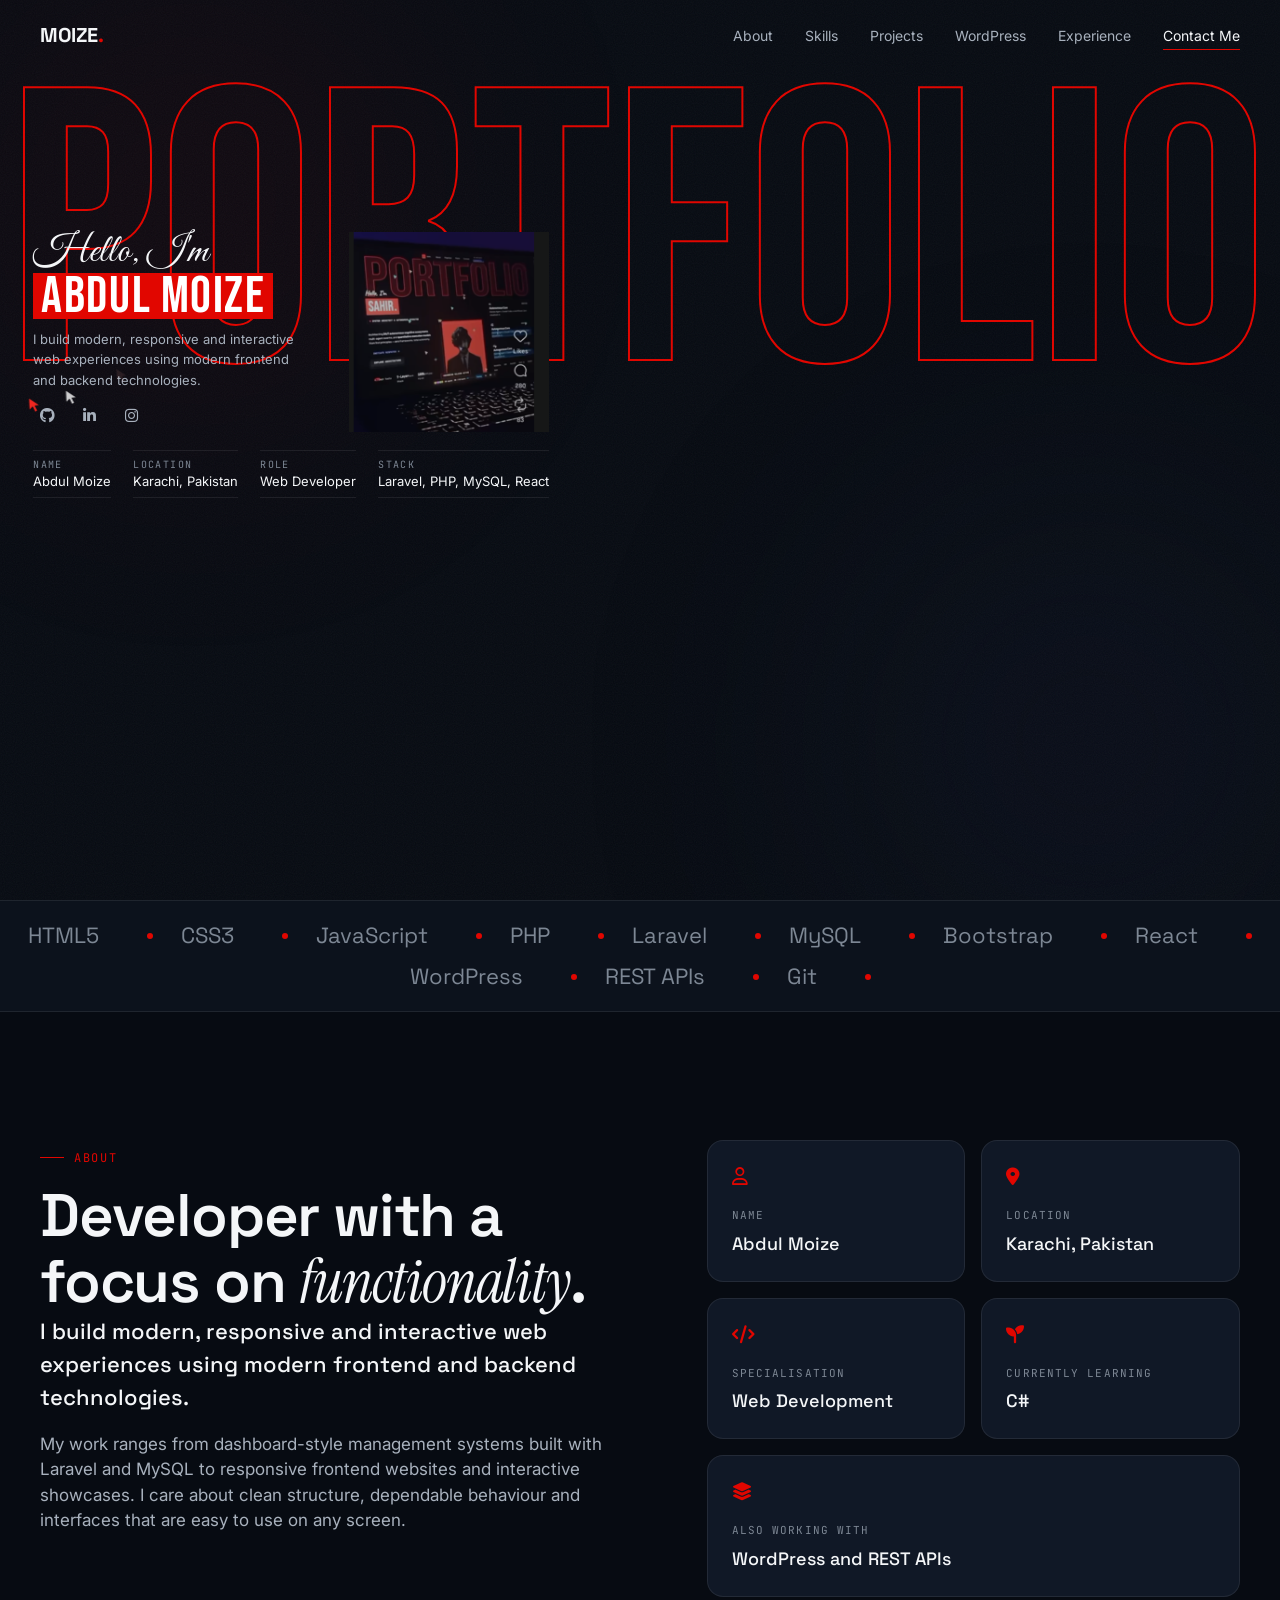
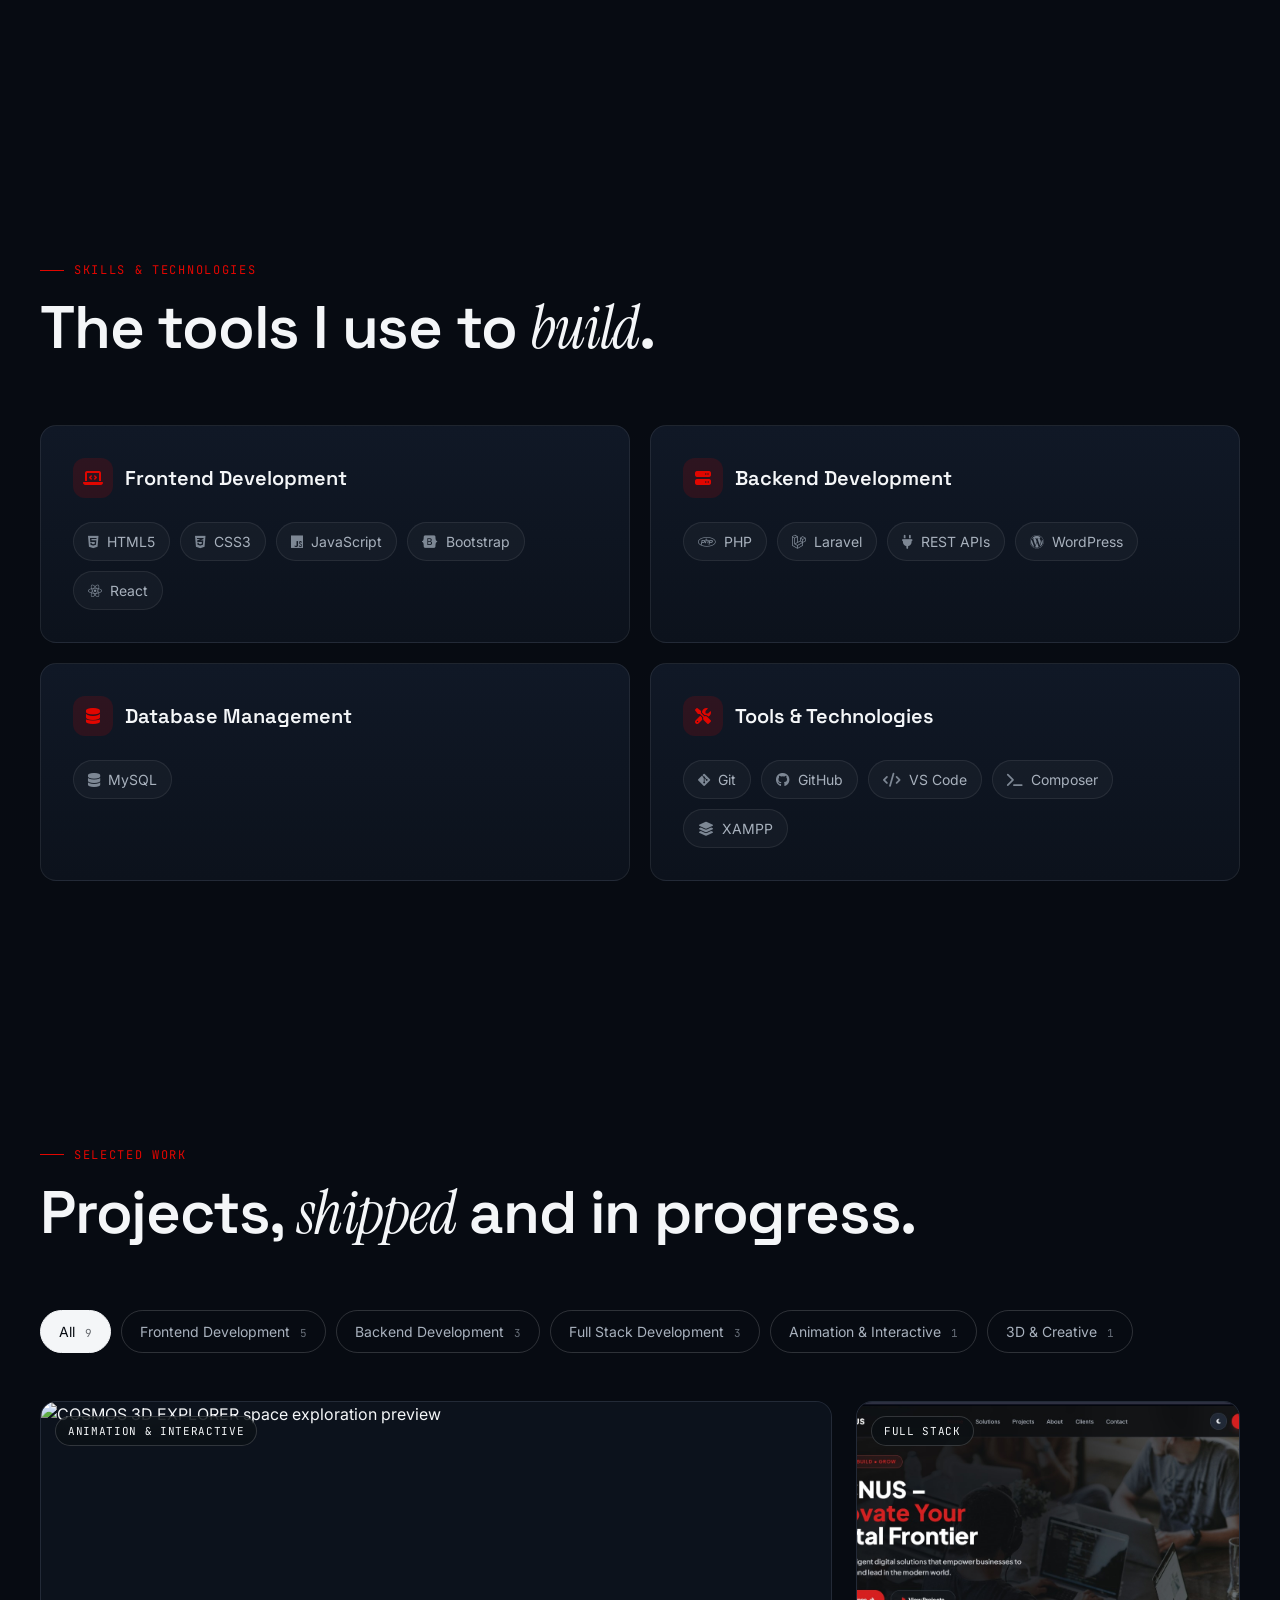
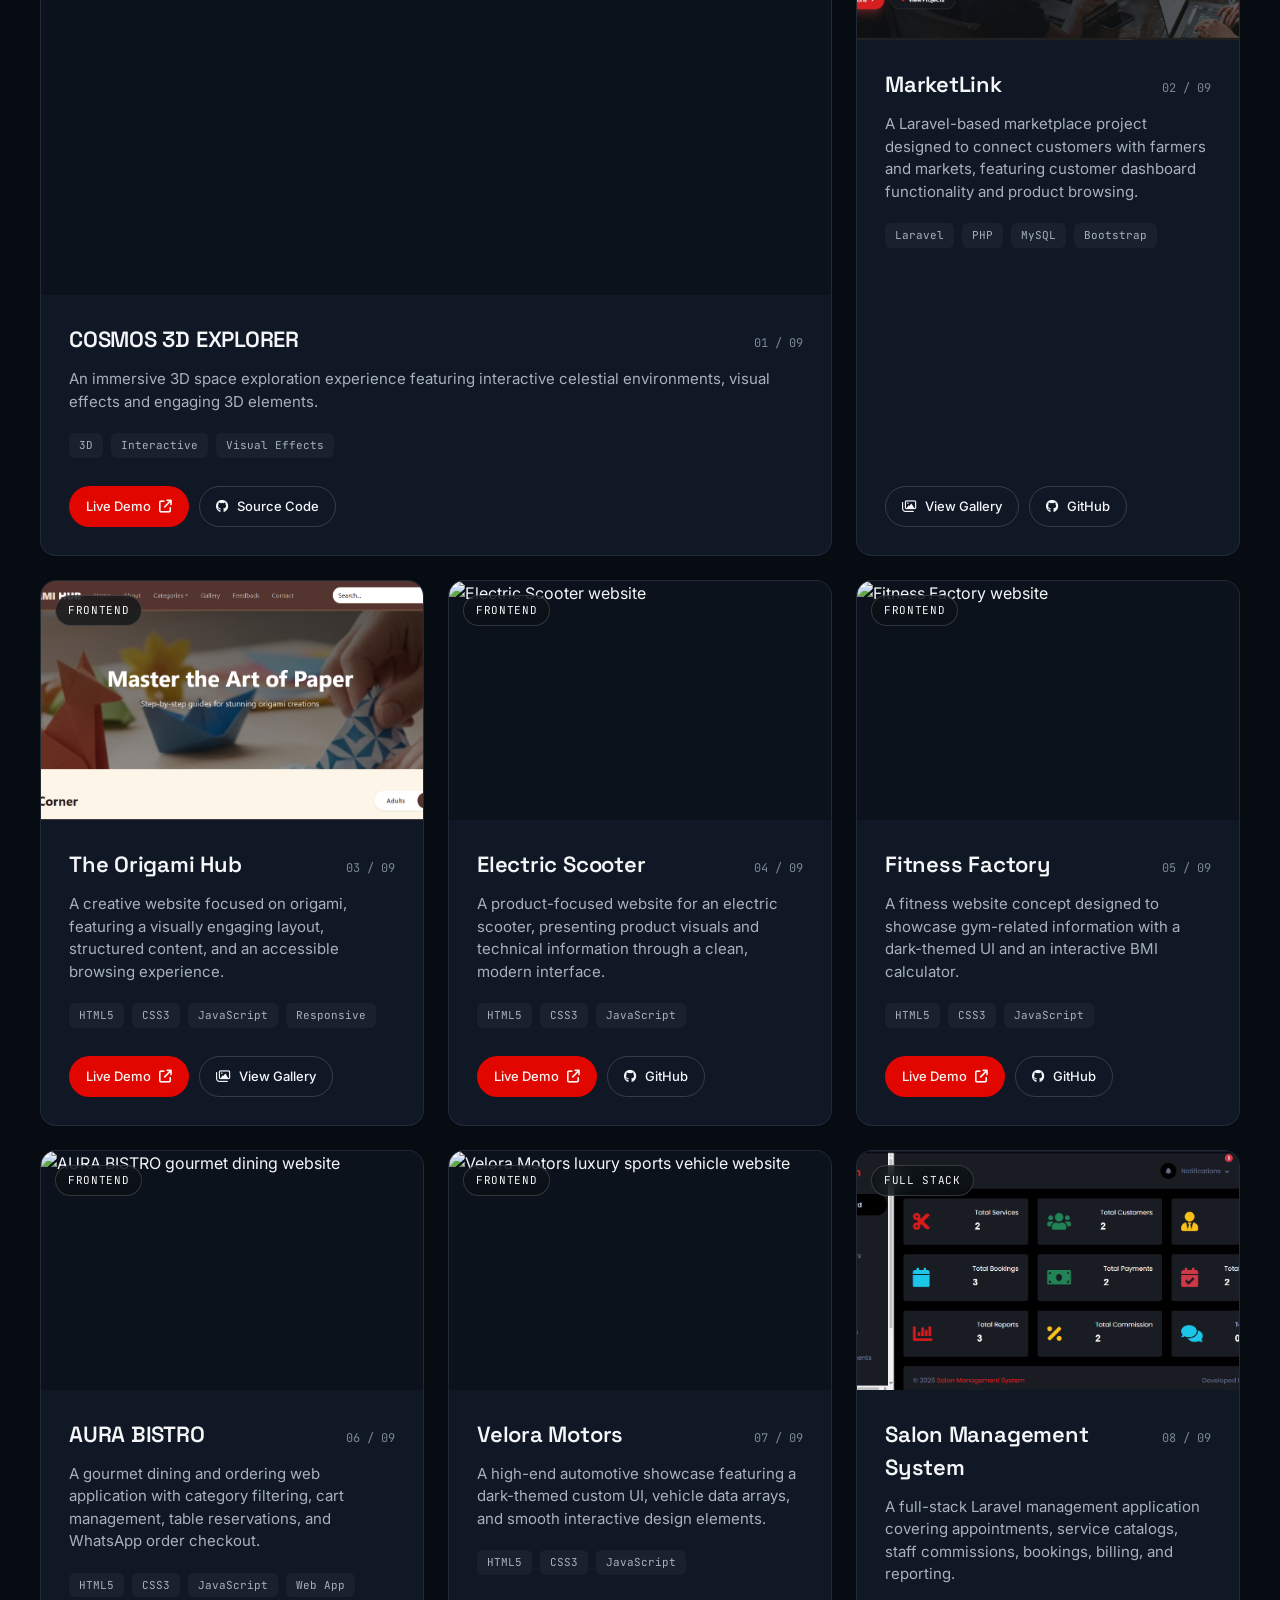
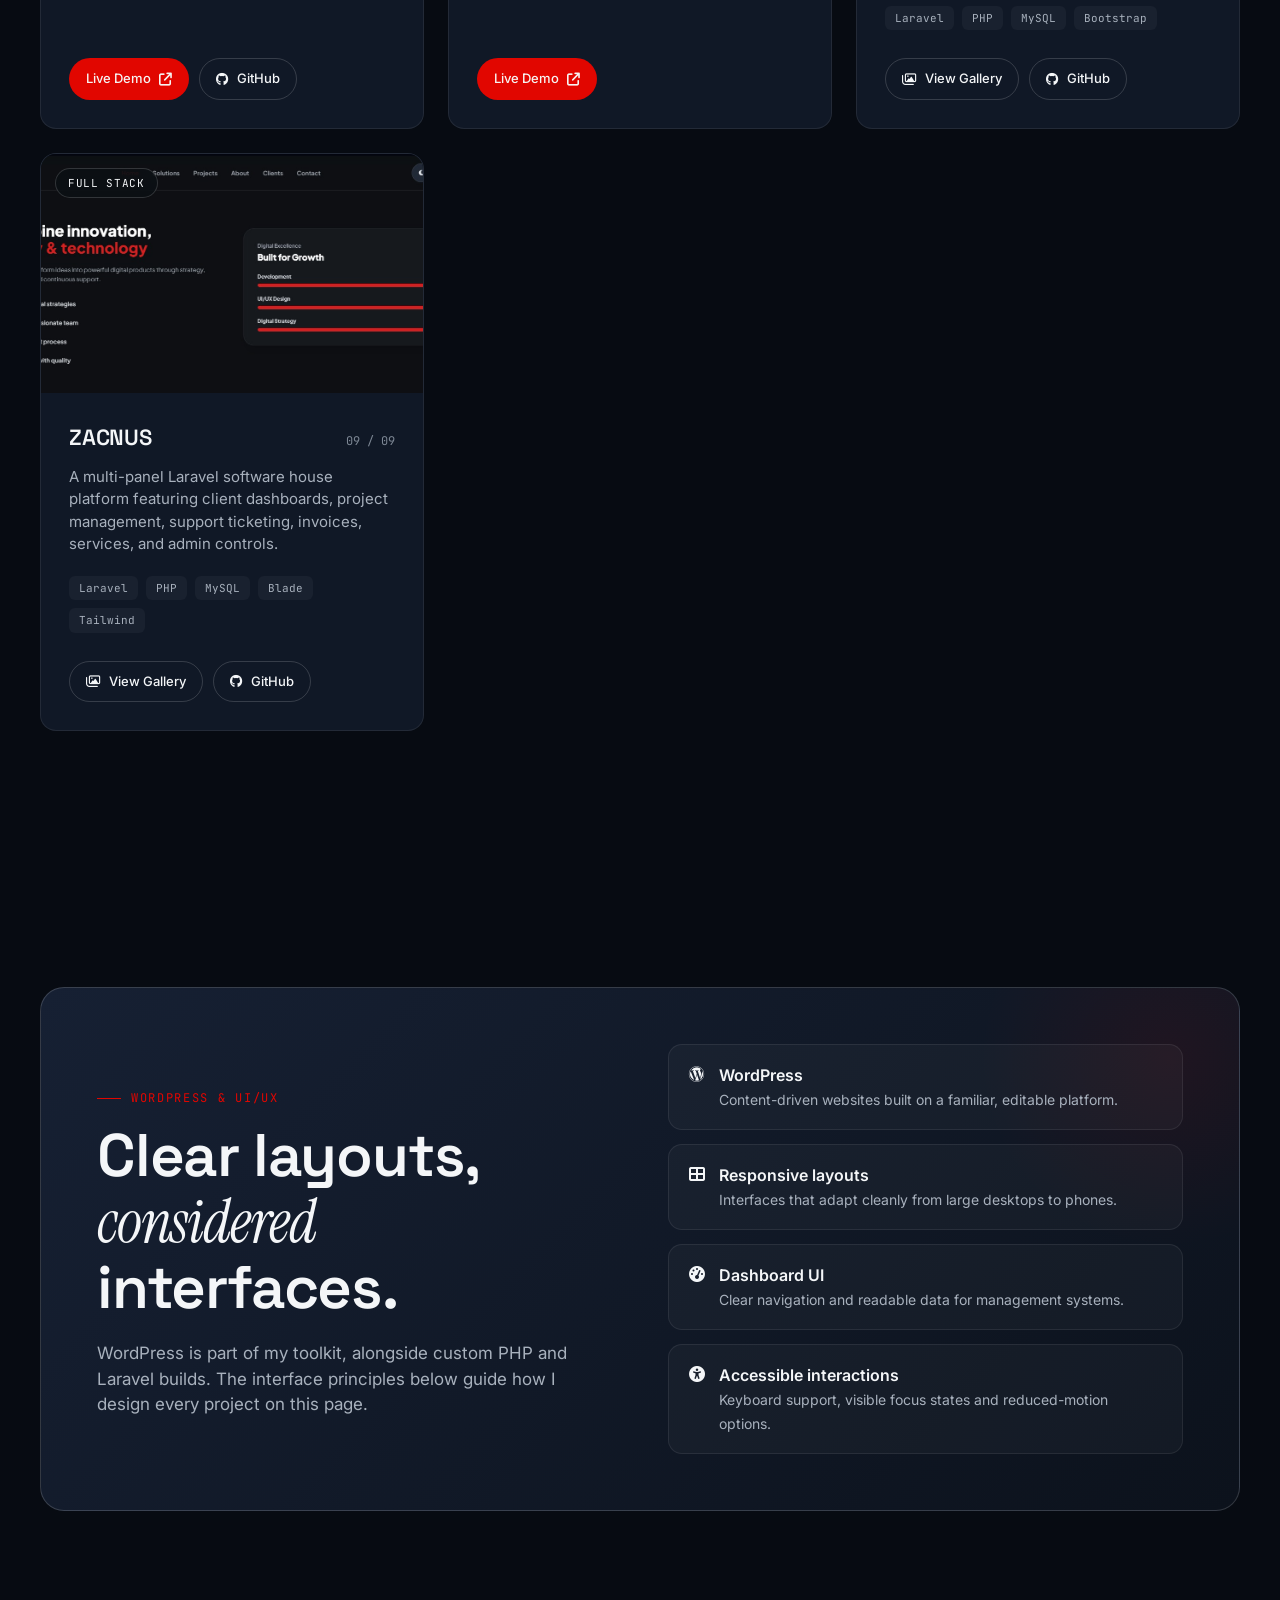
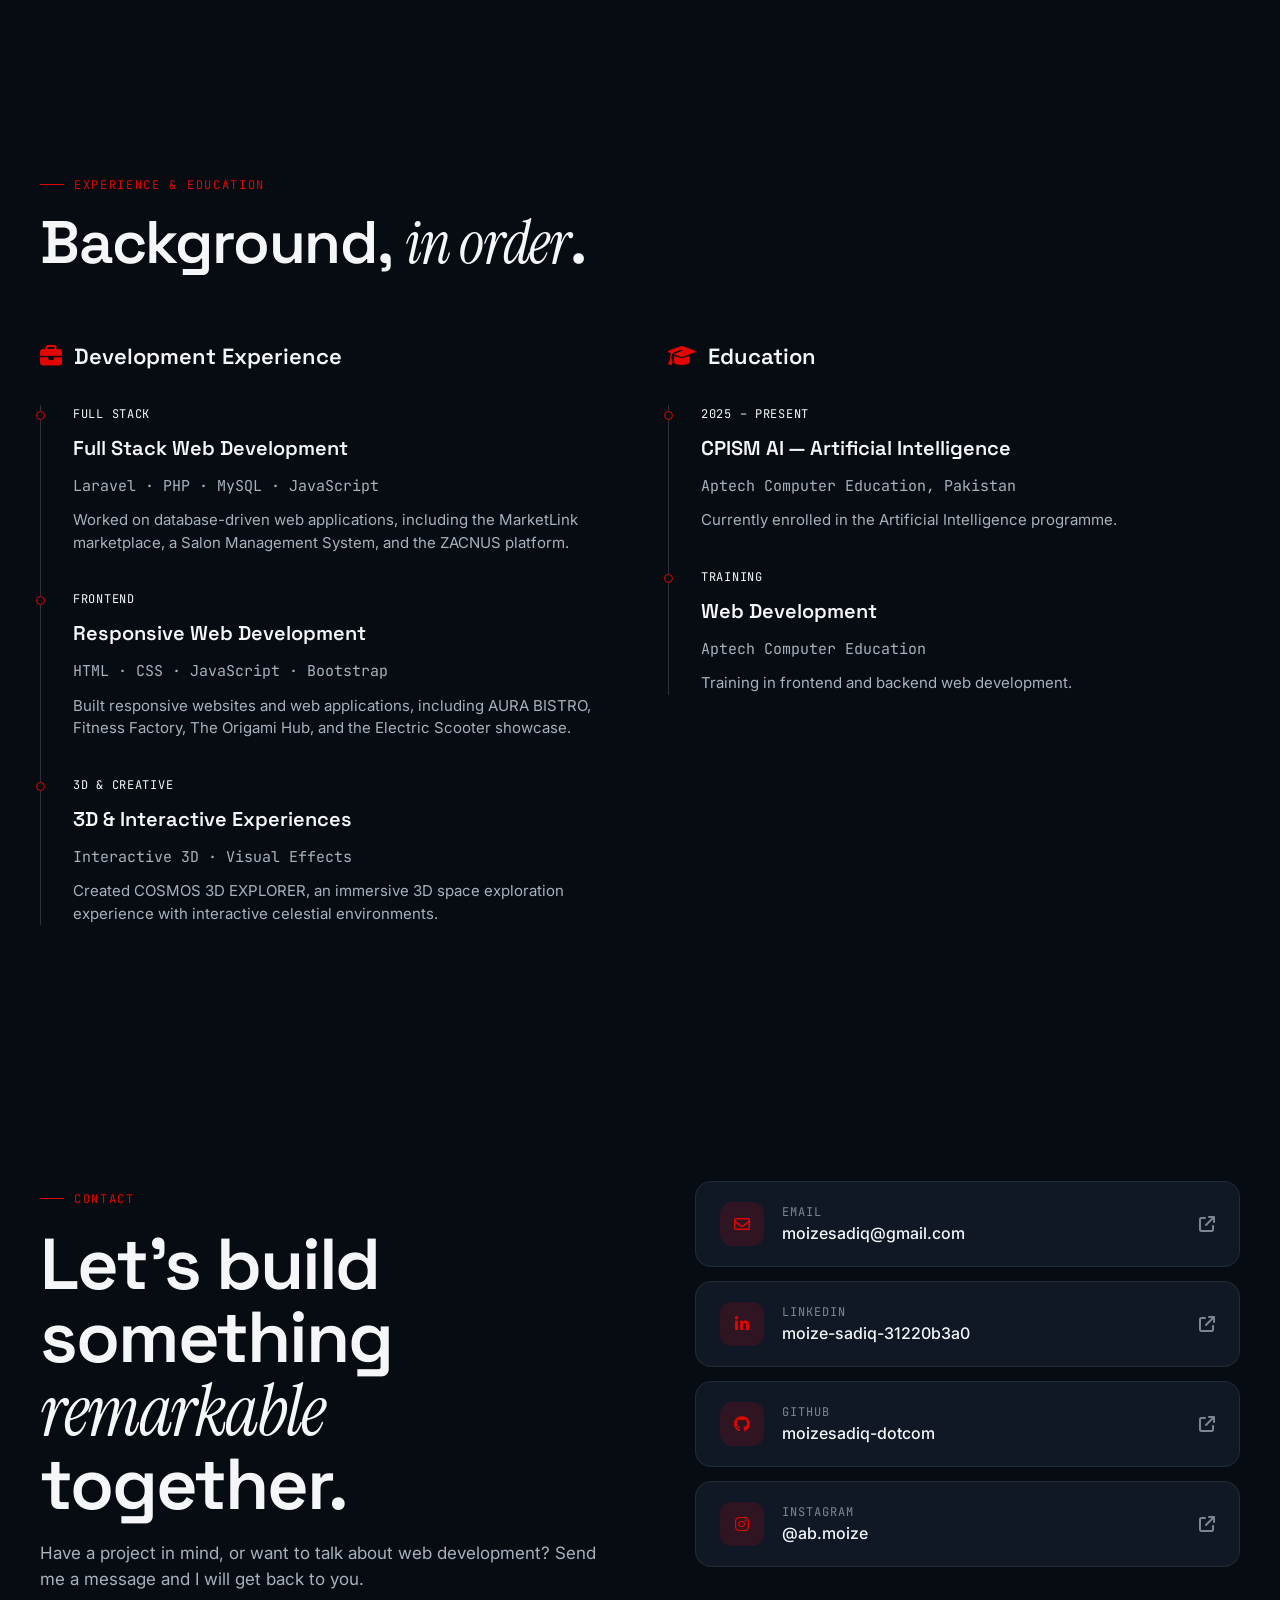
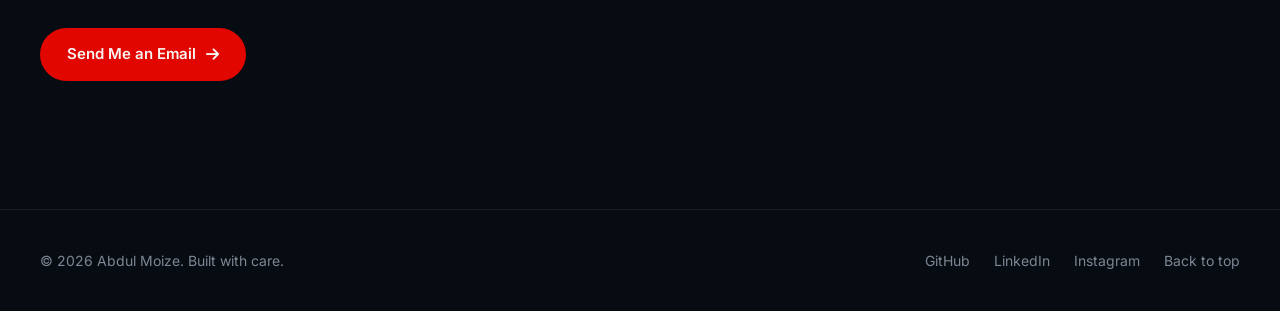
==== commit f93e56b0: "Update Moiz Portfolio projects" ====
--- a/index.html
+++ b/index.html
@@ -7,7 +7,7 @@
     <meta name="description" content="Abdul Moize is a Web Developer building modern, responsive and interactive web experiences with PHP, Laravel, MySQL, JavaScript and React.">
     <meta name="keywords" content="Abdul Moize, Web Developer, Laravel, PHP, MySQL, JavaScript, React, WordPress, Portfolio">
     <meta name="author" content="Abdul Moize">
-    <meta name="theme-color" content="#0b1014">
+    <meta name="theme-color" content="#070b12">
     <meta property="og:title" content="Abdul Moize | Web Developer">
     <meta property="og:description" content="Modern, responsive and interactive web experiences.">
     <meta property="og:type" content="website">
@@ -21,6 +21,7 @@
 
     <div class="preloader" id="preloader" aria-hidden="true">
         <div class="preloader-mark">MOIZE<span>.</span></div>
+        <span class="preloader-line"></span>
     </div>
 
     <div class="atmosphere" aria-hidden="true">
@@ -42,7 +43,7 @@
                     <li><a href="#projects" class="nav-link">Projects</a></li>
                     <li><a href="#wordpress" class="nav-link">WordPress</a></li>
                     <li><a href="#experience" class="nav-link">Experience</a></li>
-                    <li><a href="#contact" class="btn btn-primary">Contact Me</a></li>
+                    <li><a href="#contact" class="nav-link">Contact Me</a></li>
                 </ul>
             </nav>
             <button class="nav-toggle" id="navToggle" type="button" aria-label="Open menu" aria-expanded="false" aria-controls="drawer">
@@ -62,64 +63,35 @@
 
     <main>
         <section class="hero" id="home">
-            <div class="container hero-grid">
-                <div class="hero-copy">
-                    <span class="hero-badge"><span class="pulse"></span> Karachi, Pakistan</span>
-                    <h1 class="hero-title">
-                        <span class="line"><span>Abdul</span></span>
-                        <span class="line"><span><em>Moize</em></span></span>
-                    </h1>
-                    <p class="hero-role"><span id="roleText">Web Developer</span><span class="typed-cursor"></span></p>
-                    <p class="hero-intro">I build modern, responsive and interactive web experiences using modern frontend and backend technologies.</p>
-                    <div class="hero-actions">
-                        <a href="#projects" class="btn btn-primary magnetic">View My Projects <i class="fa-solid fa-arrow-right"></i></a>
-                        <a href="#contact" class="btn btn-ghost magnetic">Contact Me</a>
-                        <a href="https://github.com/moizesadiq-dotcom" target="_blank" rel="noopener noreferrer" class="btn btn-soft magnetic"><i class="fa-brands fa-github"></i> GitHub</a>
-                        <a href="https://www.linkedin.com/in/moize-sadiq-31220b3a0" target="_blank" rel="noopener noreferrer" class="btn btn-soft magnetic"><i class="fa-brands fa-linkedin-in"></i> LinkedIn</a>
-                    </div>
-                    <div class="hero-social">
-                        <a href="https://github.com/moizesadiq-dotcom" target="_blank" rel="noopener noreferrer" aria-label="GitHub"><i class="fa-brands fa-github"></i></a>
-                        <a href="https://www.linkedin.com/in/moize-sadiq-31220b3a0" target="_blank" rel="noopener noreferrer" aria-label="LinkedIn"><i class="fa-brands fa-linkedin-in"></i></a>
-                        <a href="https://www.instagram.com/ab.moize/" target="_blank" rel="noopener noreferrer" aria-label="Instagram"><i class="fa-brands fa-instagram"></i></a>
-                    </div>
-                </div>
-
-                <div class="hero-visual">
-                    <div class="editor-wrap">
-                        <div class="editor" id="editor" role="img" aria-label="Code editor preview showing a developer profile">
-                            <div class="editor-bar">
-                                <div class="editor-dots"><span></span><span></span><span></span></div>
-                                <div class="editor-tabs">
-                                    <span class="editor-tab active">developer.js</span>
-                                    <span class="editor-tab">portfolio.php</span>
-                                    <span class="editor-tab">styles.css</span>
-                                </div>
-                            </div>
-                            <div class="editor-body">
-                                <div class="editor-gutter">1<br>2<br>3<br>4<br>5<br>6<br>7<br>8<br>9</div>
-<pre class="editor-code"><span class="tk-c">// A short introduction</span>
-<span class="tk-k">const</span> <span class="tk-v">developer</span> = {
-  <span class="tk-f">name</span>: <span class="tk-s">"Abdul Moize"</span>,
-  <span class="tk-f">role</span>: <span class="tk-s">"Web Developer"</span>,
-  <span class="tk-f">stack</span>: [<span class="tk-s">"Laravel"</span>, <span class="tk-s">"PHP"</span>, <span class="tk-s">"MySQL"</span>, <span class="tk-s">"React"</span>],
-  <span class="tk-f">location</span>: <span class="tk-s">"Karachi, Pakistan"</span>,
-  <span class="tk-f">focus</span>: <span class="tk-s">"responsive, interactive web"</span>
-};
-<span class="tk-v">developer</span>.<span class="tk-f">build</span>();<span class="caret"></span></pre>
-                            </div>
-                            <div class="editor-status"><span><span class="ok">&#9679;</span> Ready</span><span>UTF-8 &middot; JavaScript</span></div>
-                        </div>
-                    </div>
-                    <div class="float-chip chip-a"><i class="fa-brands fa-laravel"></i><div>PHP / Laravel<small>Backend</small></div></div>
-                    <div class="float-chip chip-b"><i class="fa-solid fa-table-cells-large"></i><div>Responsive UI<small>Frontend</small></div></div>
-                    <div class="float-chip chip-c"><i class="fa-solid fa-database"></i><div>MySQL<small>Database</small></div></div>
+            <div class="hero-stage">
+                <p class="hero-display" aria-hidden="true"><span>P</span><span>O</span><span>R</span><span>T</span><span>F</span><span>O</span><span>L</span><span>I</span><span>O</span></p>
+                <div class="hero-grid">
+                    <div class="hero-copy">
+                        <p class="hero-hello">Hello, I'm</p>
+                        <p class="hero-name" aria-hidden="true">ABDUL MOIZE</p>
+                        <h1 class="hero-title">Abdul Moize</h1>
+                        <p class="hero-intro">I build modern, responsive and interactive web experiences using modern frontend and backend technologies.</p>
+                        <div class="hero-social">
+                            <a href="https://github.com/moizesadiq-dotcom" target="_blank" rel="noopener noreferrer" aria-label="GitHub"><i class="fa-brands fa-github"></i></a>
+                            <a href="https://www.linkedin.com/in/moize-sadiq-31220b3a0" target="_blank" rel="noopener noreferrer" aria-label="LinkedIn"><i class="fa-brands fa-linkedin-in"></i></a>
+                            <a href="https://www.instagram.com/ab.moize/" target="_blank" rel="noopener noreferrer" aria-label="Instagram"><i class="fa-brands fa-instagram"></i></a>
+                        </div>
+                    </div>
+                    <figure class="hero-portrait">
+                        <img src="images/hero-portrait.png" alt="Abdul Moize" width="215" height="221">
+                    </figure>
+                    <ul class="hero-facts">
+                        <li><span>Name</span><span class="hero-fact-value">Abdul Moize</span></li>
+                        <li><span>Location</span><span class="hero-fact-value">Karachi, Pakistan</span></li>
+                        <li><span>Role</span><span class="hero-fact-value">Web Developer</span></li>
+                        <li><span>Stack</span><span class="hero-fact-value">Laravel, PHP, MySQL, React</span></li>
+                    </ul>
                 </div>
             </div>
         </section>
 
         <div class="marquee" aria-hidden="true">
             <div class="marquee-track">
-                <span class="marquee-item">HTML5</span><span class="marquee-item">CSS3</span><span class="marquee-item">JavaScript</span><span class="marquee-item">PHP</span><span class="marquee-item">Laravel</span><span class="marquee-item">MySQL</span><span class="marquee-item">Bootstrap</span><span class="marquee-item">React</span><span class="marquee-item">WordPress</span><span class="marquee-item">REST APIs</span><span class="marquee-item">Git</span>
                 <span class="marquee-item">HTML5</span><span class="marquee-item">CSS3</span><span class="marquee-item">JavaScript</span><span class="marquee-item">PHP</span><span class="marquee-item">Laravel</span><span class="marquee-item">MySQL</span><span class="marquee-item">Bootstrap</span><span class="marquee-item">React</span><span class="marquee-item">WordPress</span><span class="marquee-item">REST APIs</span><span class="marquee-item">Git</span>
             </div>
         </div>
@@ -476,6 +448,8 @@
         </div>
     </div>
 
+    <div class="build-swarm" id="buildSwarm" aria-hidden="true"></div>
+
     <script src="https://cdnjs.cloudflare.com/ajax/libs/gsap/3.12.5/gsap.min.js"></script>
     <script src="https://cdnjs.cloudflare.com/ajax/libs/gsap/3.12.5/ScrollTrigger.min.js"></script>
     <script src="js/main.js"></script>
--- a/css/styles.css
+++ b/css/styles.css
@@ -1,26 +1,28 @@
-@import url("https://fonts.googleapis.com/css2?family=Instrument+Serif:ital@0;1&family=Space+Grotesk:wght@500;600;700&family=Inter:wght@400;500;600&family=JetBrains+Mono:wght@400;500&display=swap");
+@import url("https://fonts.googleapis.com/css2?family=Bebas+Neue&family=Great+Vibes&family=Instrument+Serif:ital@0;1&family=Inter:wght@400;500;600&family=JetBrains+Mono:wght@400;500&family=Space+Grotesk:wght@500;600;700&display=swap");
 
 :root {
-    --bg: #0b1014;
-    --bg-2: #0f171d;
-    --surface: #121c23;
-    --surface-2: #17242c;
+    --bg: #070b12;
+    --bg-2: #0c121c;
+    --surface: #101826;
+    --surface-2: #162033;
     --line: rgba(255, 255, 255, 0.08);
     --line-strong: rgba(255, 255, 255, 0.16);
-    --text: #e8eef2;
-    --text-2: #aab7c1;
-    --text-3: #76858f;
-
-    --accent: #5fd4c0;
-    --accent-ink: #0b1014;
-    --accent-soft: rgba(95, 212, 192, 0.14);
-    --sand: #e7c79b;
-    --sand-soft: rgba(231, 199, 155, 0.12);
+    --text: #f4f6f8;
+    --text-2: #a8b1bd;
+    --text-3: #7d8794;
+
+    --accent: #e10600;
+    --accent-ink: #f7f4f2;
+    --accent-soft: rgba(225, 6, 0, 0.14);
+    --sand: #f4f6f8;
+    --sand-soft: rgba(225, 6, 0, 0.08);
     --success: #7fd69b;
     --warning: #f0c674;
     --error: #ef8a8a;
 
     --font-display: "Space Grotesk", system-ui, sans-serif;
+    --font-condensed: "Bebas Neue", "Arial Narrow", sans-serif;
+    --font-script: "Great Vibes", cursive;
     --font-body: "Inter", system-ui, sans-serif;
     --font-mono: "JetBrains Mono", ui-monospace, monospace;
     --font-serif: "Instrument Serif", Georgia, serif;
@@ -32,7 +34,7 @@
 }
 
 *, *::before, *::after { box-sizing: border-box; }
-html { scroll-behavior: smooth; -webkit-text-size-adjust: 100%; }
+html { scroll-behavior: smooth; -webkit-text-size-adjust: 100%; overflow-x: hidden; }
 body {
     margin: 0;
     background: var(--bg);
@@ -87,13 +89,13 @@
     filter: blur(120px);
     opacity: 0.35;
 }
-.atmosphere .glow-a { top: -20%; left: -15%; background: radial-gradient(closest-side, rgba(95, 212, 192, 0.5), transparent); }
-.atmosphere .glow-b { bottom: -25%; right: -15%; background: radial-gradient(closest-side, rgba(231, 199, 155, 0.35), transparent); }
+.atmosphere .glow-a { top: -20%; left: -15%; background: radial-gradient(closest-side, rgba(225, 6, 0, 0.22), transparent); }
+.atmosphere .glow-b { bottom: -25%; right: -15%; background: radial-gradient(closest-side, rgba(28, 42, 78, 0.55), transparent); }
 .grain {
     position: fixed; inset: 0; z-index: -1; pointer-events: none; opacity: 0.05;
     background-image: url("data:image/svg+xml,%3Csvg xmlns='http://www.w3.org/2000/svg' width='160' height='160'%3E%3Cfilter id='n'%3E%3CfeTurbulence type='fractalNoise' baseFrequency='0.9' numOctaves='2'/%3E%3C/filter%3E%3Crect width='100%25' height='100%25' filter='url(%23n)'/%3E%3C/svg%3E");
 }
-#particles { position: fixed; inset: 0; z-index: -1; pointer-events: none; }
+#particles { position: fixed; inset: 0; z-index: -1; pointer-events: none; display: none; }
 
 /* Preloader */
 .preloader {
@@ -102,16 +104,24 @@
     background: var(--bg);
     transition: opacity 0.7s var(--ease), visibility 0.7s;
 }
-.preloader.done { opacity: 0; visibility: hidden; }
+.preloader.done { opacity: 0; visibility: hidden; pointer-events: none; animation: none; }
 .preloader-mark { font-family: var(--font-display); font-size: 28px; font-weight: 600; letter-spacing: -0.02em; }
 .preloader-mark span { color: var(--accent); }
+.preloader-line {
+    display: block; width: 72px; height: 1px; margin: 12px auto 0;
+    background: var(--accent); transform: scaleX(0); transform-origin: left;
+    animation: preloader-draw 0.55s var(--ease) forwards;
+}
+@keyframes preloader-draw { to { transform: scaleX(1); } }
+@keyframes preloader-exit { to { opacity: 0; visibility: hidden; } }
+.preloader { animation: preloader-exit 0.45s var(--ease) 1.6s forwards; }
 
 /* Cursor */
 .cursor-glow {
     position: fixed; top: 0; left: 0; z-index: 900;
     width: 360px; height: 360px; margin: -180px 0 0 -180px;
     border-radius: 50%;
-    background: radial-gradient(closest-side, rgba(95, 212, 192, 0.13), transparent);
+    background: radial-gradient(closest-side, rgba(225, 6, 0, 0.13), transparent);
     pointer-events: none;
     opacity: 0;
     transition: opacity 0.4s;
@@ -123,7 +133,7 @@
     pointer-events: none; opacity: 0;
     transition: width 0.3s var(--ease), height 0.3s var(--ease), margin 0.3s var(--ease), background 0.3s, opacity 0.3s;
 }
-.cursor-dot.on, .cursor-glow.on { opacity: 1; }
+.cursor-dot, .cursor-glow { display: none; }
 .cursor-dot.hover { width: 22px; height: 22px; margin: -11px 0 0 -11px; background: var(--sand); opacity: 0.85; }
 
 /* Navigation */
@@ -190,53 +200,148 @@
 .btn i { transition: transform 0.4s var(--ease); }
 .btn:hover i { transform: translateX(3px); }
 .btn-primary { background: var(--accent); color: var(--accent-ink); border-color: transparent; font-weight: 600; }
-.btn-primary:hover { box-shadow: 0 12px 40px -10px rgba(95, 212, 192, 0.55); }
+.btn-primary:hover { box-shadow: 0 12px 40px -10px rgba(225, 6, 0, 0.45); }
 .btn-ghost:hover { border-color: var(--accent); color: var(--accent); }
 .btn-soft { background: var(--surface); }
 .btn-soft:hover { background: var(--surface-2); border-color: var(--line-strong); }
 
-/* Hero */
-.hero { min-height: 100vh; min-height: 100svh; display: flex; align-items: center; padding: 140px 0 96px; }
-.hero-grid { display: grid; grid-template-columns: 1.05fr 1fr; gap: 64px; align-items: center; }
-.hero-badge {
-    display: inline-flex; align-items: center; gap: 10px;
-    padding: 8px 16px; border-radius: 999px;
-    border: 1px solid var(--line-strong);
-    background: rgba(255, 255, 255, 0.03);
-    font-size: 13px; color: var(--text-2);
-}
-.hero-badge .pulse { width: 8px; height: 8px; border-radius: 50%; background: var(--success); box-shadow: 0 0 0 0 rgba(127, 214, 155, 0.6); animation: pulse 2.2s infinite; }
-@keyframes pulse { 0% { box-shadow: 0 0 0 0 rgba(127, 214, 155, 0.6); } 70% { box-shadow: 0 0 0 10px rgba(127, 214, 155, 0); } 100% { box-shadow: 0 0 0 0 rgba(127, 214, 155, 0); } }
+/* Hero — PORTFOLIO is the full-width back layer; copy and portrait share its lower half */
+.hero {
+    min-height: 100vh;
+    min-height: 100svh;
+    display: flex;
+    align-items: flex-start;
+    padding: 92px 0 64px;
+    overflow: visible;
+}
+.hero-stage { position: relative; width: 100%; }
+.hero-display {
+    position: relative;
+    z-index: 0;
+    width: 100%;
+    margin: 0;
+    padding: 0 8px;
+    box-sizing: border-box;
+    font-family: var(--font-condensed);
+    font-size: var(--hero-size, calc((100vw - 16px) / 5.15));
+    font-weight: 400;
+    line-height: 0.78;
+    letter-spacing: 0;
+    white-space: nowrap;
+    color: transparent;
+    -webkit-text-stroke: 2px var(--accent);
+    pointer-events: none;
+    user-select: none;
+}
+.hero-display span { display: inline-block; line-height: 0.78; }
+.hero-grid {
+    position: relative;
+    z-index: 1;
+    display: grid;
+    grid-template-columns: max-content 200px;
+    grid-template-areas:
+        "copy portrait"
+        "facts facts";
+    gap: 18px 28px;
+    align-items: center;
+    width: max-content;
+    max-width: calc(100% - 32px);
+    margin-top: calc(var(--hero-size, 18vw) * -0.42);
+    margin-left: max(20px, 2.6vw);
+}
+.hero-copy { grid-area: copy; position: relative; min-width: 0; }
+.hero-hello {
+    margin: 0 0 2px;
+    font-family: var(--font-script);
+    font-size: clamp(30px, 3.1vw, 42px);
+    line-height: 0.9;
+    color: var(--text);
+}
+.hero-name {
+    display: inline-block;
+    margin: 0;
+    padding: 1px 8px 0;
+    background: var(--accent);
+    color: #fff;
+    font-family: var(--font-condensed);
+    font-size: clamp(32px, 4.2vw, 52px);
+    font-weight: 400;
+    line-height: 0.88;
+    letter-spacing: 0.03em;
+    white-space: nowrap;
+}
 .hero-title {
-    font-family: var(--font-display);
-    font-weight: 600;
-    font-size: clamp(48px, 7.4vw, 96px);
-    line-height: 0.98;
-    letter-spacing: -0.035em;
-    margin: 28px 0 0;
-}
-.hero-title .line { display: block; overflow: hidden; padding-bottom: 0.08em; }
-.hero-title .line > span { display: inline-block; }
-.hero-role {
-    margin: 24px 0 0;
+    position: absolute;
+    width: 1px;
+    height: 1px;
+    padding: 0;
+    margin: -1px;
+    overflow: hidden;
+    clip: rect(0, 0, 0, 0);
+    white-space: nowrap;
+    border: 0;
+}
+.hero-intro { margin: 10px 0 0; max-width: 280px; font-size: 13px; line-height: 1.55; color: var(--text-2); }
+.hero-social { display: flex; gap: 14px; margin-top: 12px; }
+.hero-social a {
+    width: 28px; height: 28px;
+    display: grid; place-items: center;
+    color: var(--text-2);
+    font-size: 15px;
+    transition: color 0.3s var(--ease);
+}
+.hero-social a:hover { color: var(--accent); }
+.hero-portrait {
+    grid-area: portrait;
+    position: relative;
+    width: 200px;
+    height: 200px;
+    margin: 0;
+    overflow: hidden;
+    background: #070b12;
+    justify-self: start;
+}
+.hero-portrait img {
+    width: 100%;
+    height: 100%;
+    object-fit: cover;
+    object-position: center center;
+}
+.hero-facts {
+    grid-area: facts;
+    list-style: none;
+    margin: 0;
+    padding: 0;
+    display: grid;
+    grid-template-columns: repeat(4, minmax(0, max-content));
+    gap: 4px 22px;
+    align-self: start;
+}
+.hero-facts li {
+    padding: 7px 0;
+    border-top: 1px solid var(--line);
+    border-bottom: 1px solid var(--line);
+    color: var(--text);
+    font-size: 13px;
+    line-height: 1.3;
+}
+.hero-facts span {
+    display: block;
+    margin-bottom: 2px;
     font-family: var(--font-mono);
-    font-size: 15px;
-    color: var(--accent);
-    letter-spacing: 0.04em;
-}
-.hero-role .typed-cursor { display: inline-block; width: 2px; height: 1em; margin-left: 4px; background: var(--accent); vertical-align: -2px; animation: blink 1s steps(2) infinite; }
-@keyframes blink { 50% { opacity: 0; } }
-.hero-intro { margin: 20px 0 0; font-size: 18px; color: var(--text-2); max-width: 520px; }
-.hero-actions { display: flex; flex-wrap: wrap; gap: 12px; margin-top: 40px; }
-.hero-social { display: flex; gap: 12px; margin-top: 40px; }
-.hero-social a {
-    width: 44px; height: 44px; border-radius: 50%;
-    display: grid; place-items: center;
-    border: 1px solid var(--line-strong);
-    color: var(--text-2);
-    transition: transform 0.4s var(--ease), color 0.3s, border-color 0.3s;
-}
-.hero-social a:hover { color: var(--accent); border-color: var(--accent); transform: translateY(-3px); }
+    font-size: 10px;
+    letter-spacing: 0.14em;
+    text-transform: uppercase;
+    color: var(--text-3);
+}
+.hero-facts .hero-fact-value {
+    margin-bottom: 0;
+    font-family: inherit;
+    font-size: 13px;
+    letter-spacing: 0;
+    text-transform: none;
+    color: var(--text);
+}
 
 /* Code editor */
 .editor-wrap { position: relative; perspective: 1200px; }
@@ -269,7 +374,7 @@
 .tk-f { color: var(--sand); }
 .tk-s { color: #a8d5a2; }
 .tk-c { color: var(--text-3); font-style: italic; }
-.tk-v { color: #9ec8ff; }
+.tk-v { color: #c5cad1; }
 .caret { display: inline-block; width: 8px; height: 15px; background: var(--accent); vertical-align: -2px; animation: blink 1s steps(2) infinite; }
 .editor-status {
     display: flex; justify-content: space-between;
@@ -299,8 +404,8 @@
 .chip-c { bottom: -22px; right: 32px; }
 
 /* Marquee */
-.marquee { border-block: 1px solid var(--line); overflow: hidden; padding: 22px 0; background: var(--bg-2); }
-.marquee-track { display: flex; gap: 48px; width: max-content; will-change: transform; }
+.marquee { border-block: 1px solid var(--line); overflow: hidden; padding: 18px 24px; background: var(--bg-2); }
+.marquee-track { display: flex; flex-wrap: wrap; justify-content: center; gap: 8px 28px; width: 100%; }
 .marquee-item { font-family: var(--font-display); font-size: 22px; color: var(--text-3); white-space: nowrap; display: inline-flex; align-items: center; gap: 48px; }
 .marquee-item::after { content: ""; width: 6px; height: 6px; border-radius: 50%; background: var(--accent); }
 
@@ -331,7 +436,7 @@
     border: 1px solid var(--line);
     transition: border-color 0.4s, transform 0.5s var(--ease);
 }
-.skill-card:hover { border-color: rgba(95, 212, 192, 0.35); transform: translateY(-4px); }
+.skill-card:hover { border-color: rgba(225, 6, 0, 0.35); transform: translateY(-4px); }
 .skill-card h3 { display: flex; align-items: center; gap: 12px; margin: 0; font-family: var(--font-display); font-size: 20px; font-weight: 600; }
 .skill-card h3 i { width: 40px; height: 40px; display: grid; place-items: center; border-radius: 12px; background: var(--accent-soft); color: var(--accent); font-size: 16px; }
 .chips { display: flex; flex-wrap: wrap; gap: 10px; margin-top: 24px; }
@@ -373,7 +478,7 @@
 .project-card.featured { grid-column: span 2; }
 .project-card::before {
     content: ""; position: absolute; inset: 0; z-index: 2; pointer-events: none;
-    background: radial-gradient(360px circle at var(--mx, 50%) var(--my, 50%), rgba(95, 212, 192, 0.10), transparent 60%);
+    background: radial-gradient(360px circle at var(--mx, 50%) var(--my, 50%), rgba(225, 6, 0, 0.10), transparent 60%);
     opacity: 0; transition: opacity 0.4s;
 }
 .project-card:hover::before { opacity: 1; }
@@ -404,7 +509,7 @@
 }
 .project-btn:hover { transform: translateY(-2px); border-color: var(--accent); color: var(--accent); }
 .project-btn.demo { background: var(--accent); color: var(--accent-ink); border-color: transparent; }
-.project-btn.demo:hover { color: var(--accent-ink); background: #7fe3d1; }
+.project-btn.demo:hover { color: var(--accent-ink); background: #ff2a22; }
 .project-card.is-hidden { display: none; }
 
 /* WordPress */
@@ -501,8 +606,23 @@
 }
 .gallery-close:hover { border-color: var(--accent); color: var(--accent); }
 
-/* Reveal */
-.reveal { opacity: 0; transform: translateY(32px); transition: opacity 1s var(--ease), transform 1s var(--ease); }
+/* Per-element scroll swarm. Nodes are created in JS and removed after each draw. */
+.build-swarm { display: none; }
+.build-cursor {
+    position: absolute; left: 0; top: 0; z-index: 70;
+    width: 16px; height: 16px;
+    pointer-events: none;
+    opacity: 0;
+}
+.build-cursor svg { display: block; width: 16px; height: 16px; fill: currentColor; }
+.build-box {
+    position: absolute; z-index: 69;
+    pointer-events: none;
+    overflow: visible;
+}
+
+/* Reveal — content stays visible even if JS never runs */
+.reveal { opacity: 1; transform: none; }
 .reveal.visible { opacity: 1; transform: none; }
 .reveal-delay-1 { transition-delay: 0.1s; }
 .reveal-delay-2 { transition-delay: 0.2s; }
@@ -517,9 +637,20 @@
 @media (max-width: 960px) {
     .nav-links { display: none; }
     .nav-toggle { display: flex; }
-    .hero-grid, .about-grid, .contact-grid, .wp-panel, .timeline { grid-template-columns: 1fr; }
-    .hero { padding-top: 120px; }
-    .hero-visual { max-width: 560px; width: 100%; margin: 24px auto 0; }
+    .about-grid, .contact-grid, .wp-panel, .timeline { grid-template-columns: 1fr; }
+    .hero { padding-top: 84px; }
+    .hero-grid {
+        grid-template-columns: max-content 156px;
+        grid-template-areas:
+            "copy portrait"
+            "facts facts";
+        gap: 14px 18px;
+        width: max-content;
+        max-width: calc(100% - 24px);
+        margin-left: 16px;
+    }
+    .hero-portrait { width: 156px; height: 156px; }
+    .hero-facts { grid-template-columns: 1fr 1fr; gap: 4px 16px; max-width: none; }
     .chip-a { right: 8px; }
     .chip-b { left: 8px; }
     .chip-c { right: 8px; }
@@ -535,23 +666,41 @@
     .about-facts { grid-template-columns: 1fr; }
     .fact.wide { grid-column: auto; }
 }
+@media (max-width: 699px) {
+    .hero-grid {
+        grid-template-columns: 1fr;
+        grid-template-areas:
+            "copy"
+            "portrait"
+            "facts";
+        margin-top: 16px;
+        width: min(100% - 32px, 480px);
+        margin-left: auto;
+        margin-right: auto;
+    }
+    .hero-name { font-size: clamp(30px, 9vw, 44px); }
+    .hero-portrait { width: min(200px, 68vw); height: min(200px, 68vw); }
+    .hero-facts { grid-template-columns: 1fr 1fr; }
+}
 @media (max-width: 560px) {
     .container { width: min(100% - 32px, var(--maxw)); }
-    .hero-actions .btn { width: 100%; }
-    .editor-body { font-size: 11.5px; }
-    .editor-tabs .editor-tab:nth-child(n+3) { display: none; }
-    .float-chip { font-size: 12px; padding: 8px 12px; }
-    .chip-b { display: none; }
+    .hero { padding-top: 76px; }
+    .hero-display { letter-spacing: 0.01em; padding: 0 8px; }
     .wp-panel { padding: 32px 24px; }
     .contact-link { padding: 18px; }
     .gallery-prev { left: 4px; }
     .gallery-next { right: 4px; }
 }
+@media (max-width: 400px) {
+    .hero-facts { grid-template-columns: 1fr; }
+}
 @media (hover: none), (pointer: coarse) {
     .cursor-dot, .cursor-glow { display: none; }
 }
 @media (prefers-reduced-motion: reduce) {
     *, *::before, *::after { animation-duration: 0.01ms !important; animation-iteration-count: 1 !important; transition-duration: 0.01ms !important; scroll-behavior: auto !important; }
+    .preloader { animation: none; opacity: 0; visibility: hidden; pointer-events: none; }
     .reveal { opacity: 1; transform: none; }
+    .build-swarm, .build-cursor, .build-box { display: none !important; }
     .hero-title .line > span { transform: none; }
 }
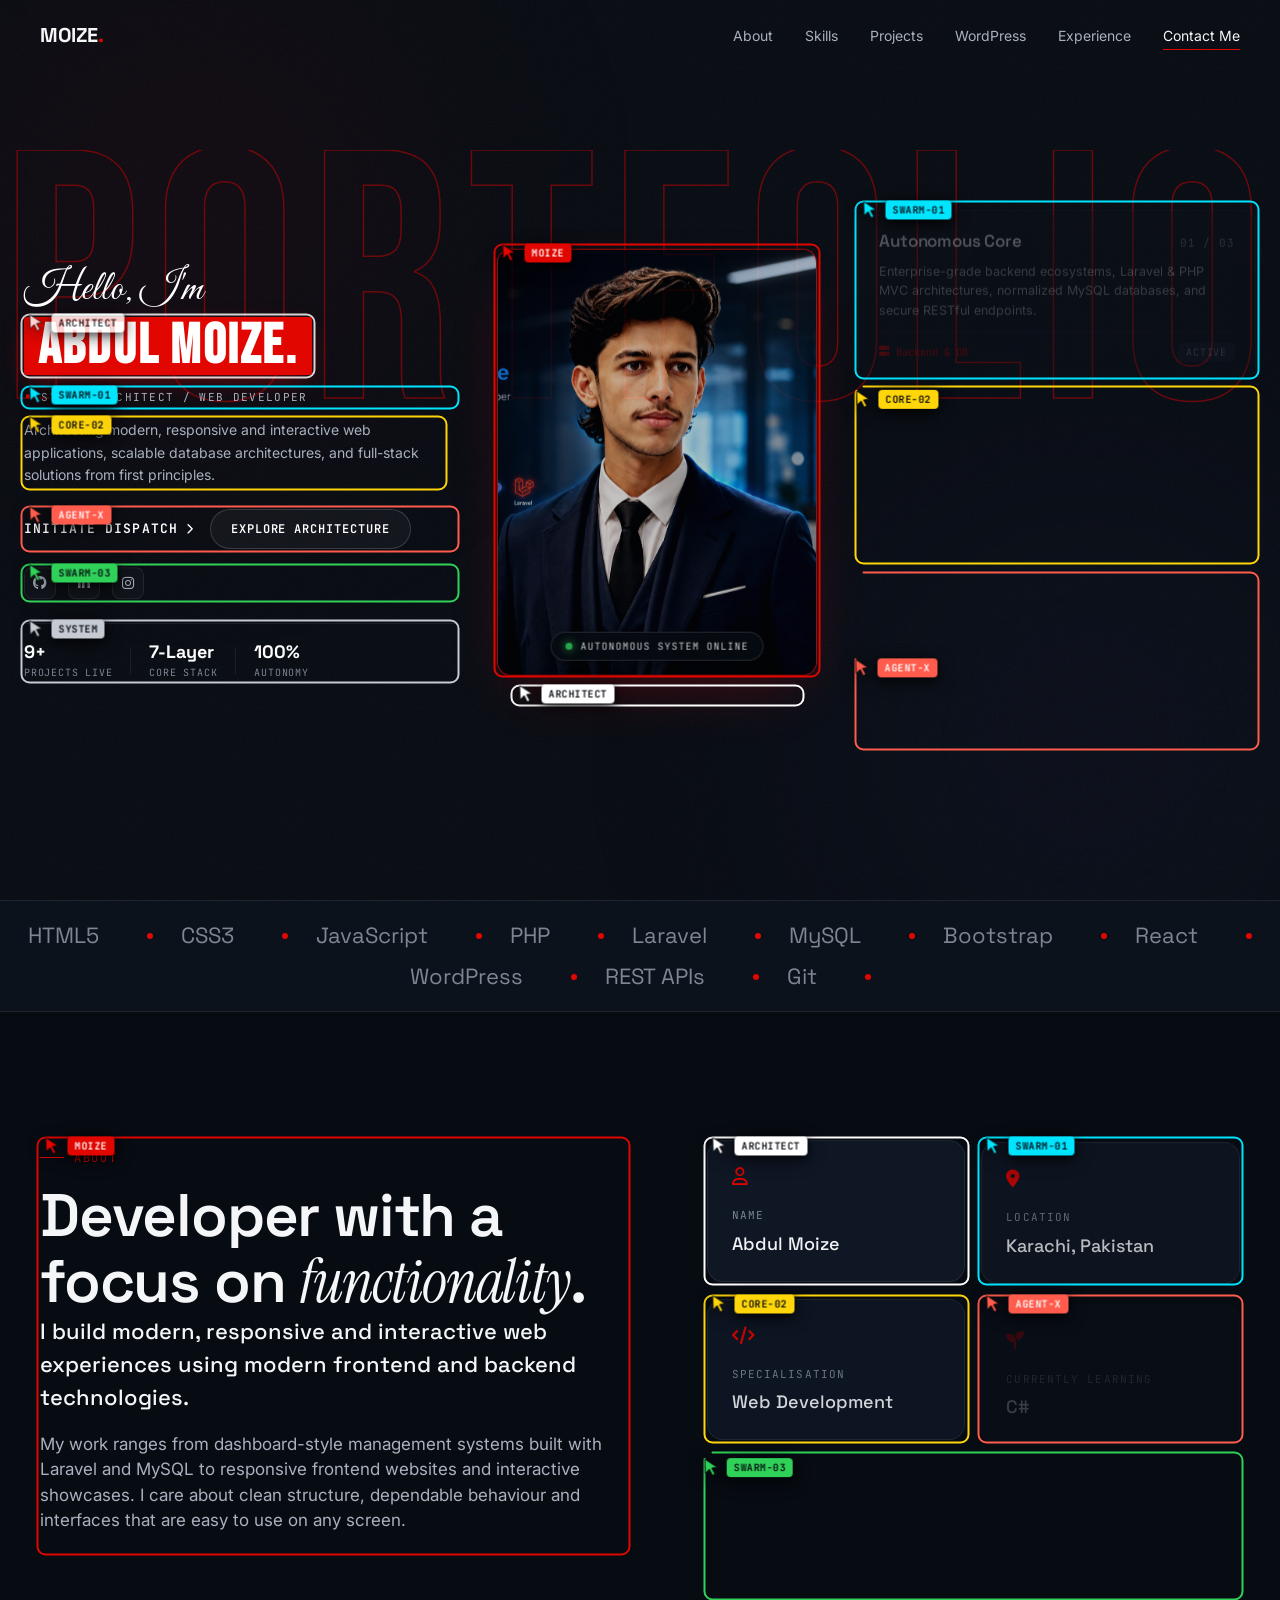
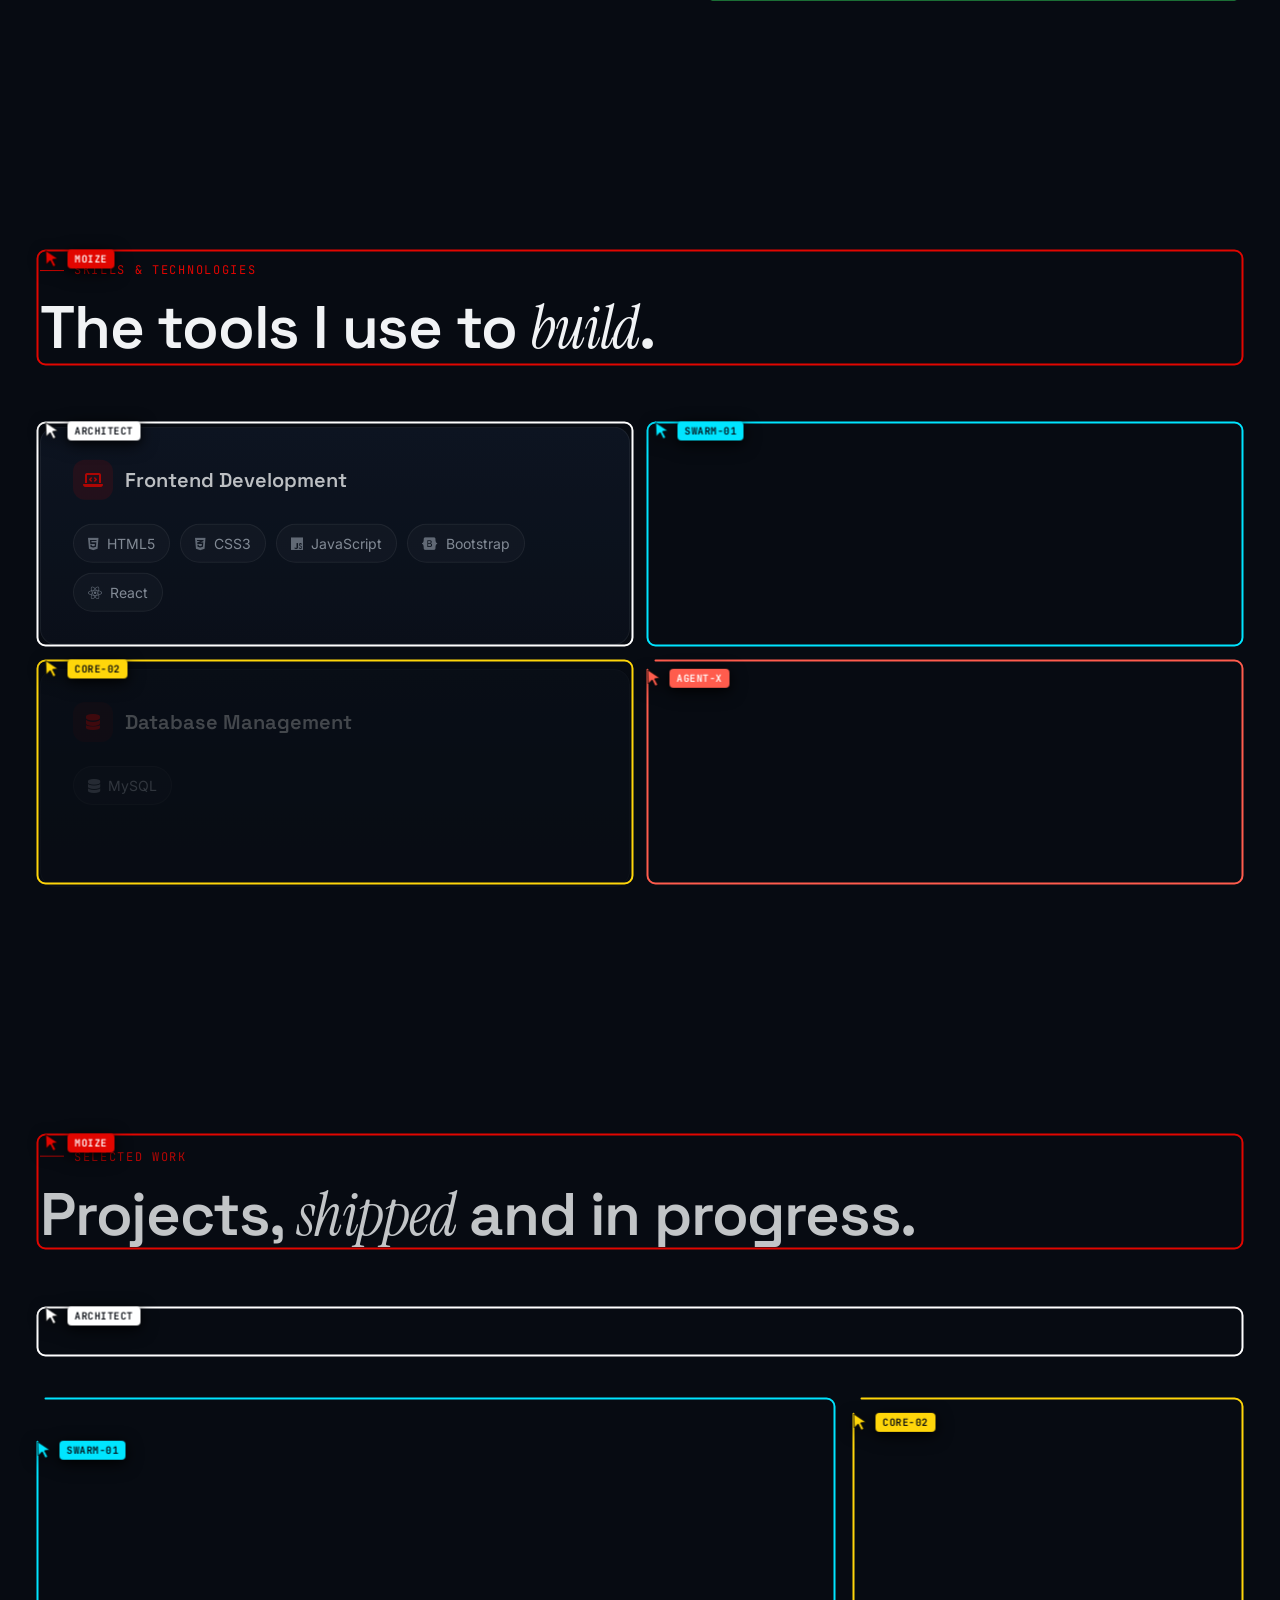
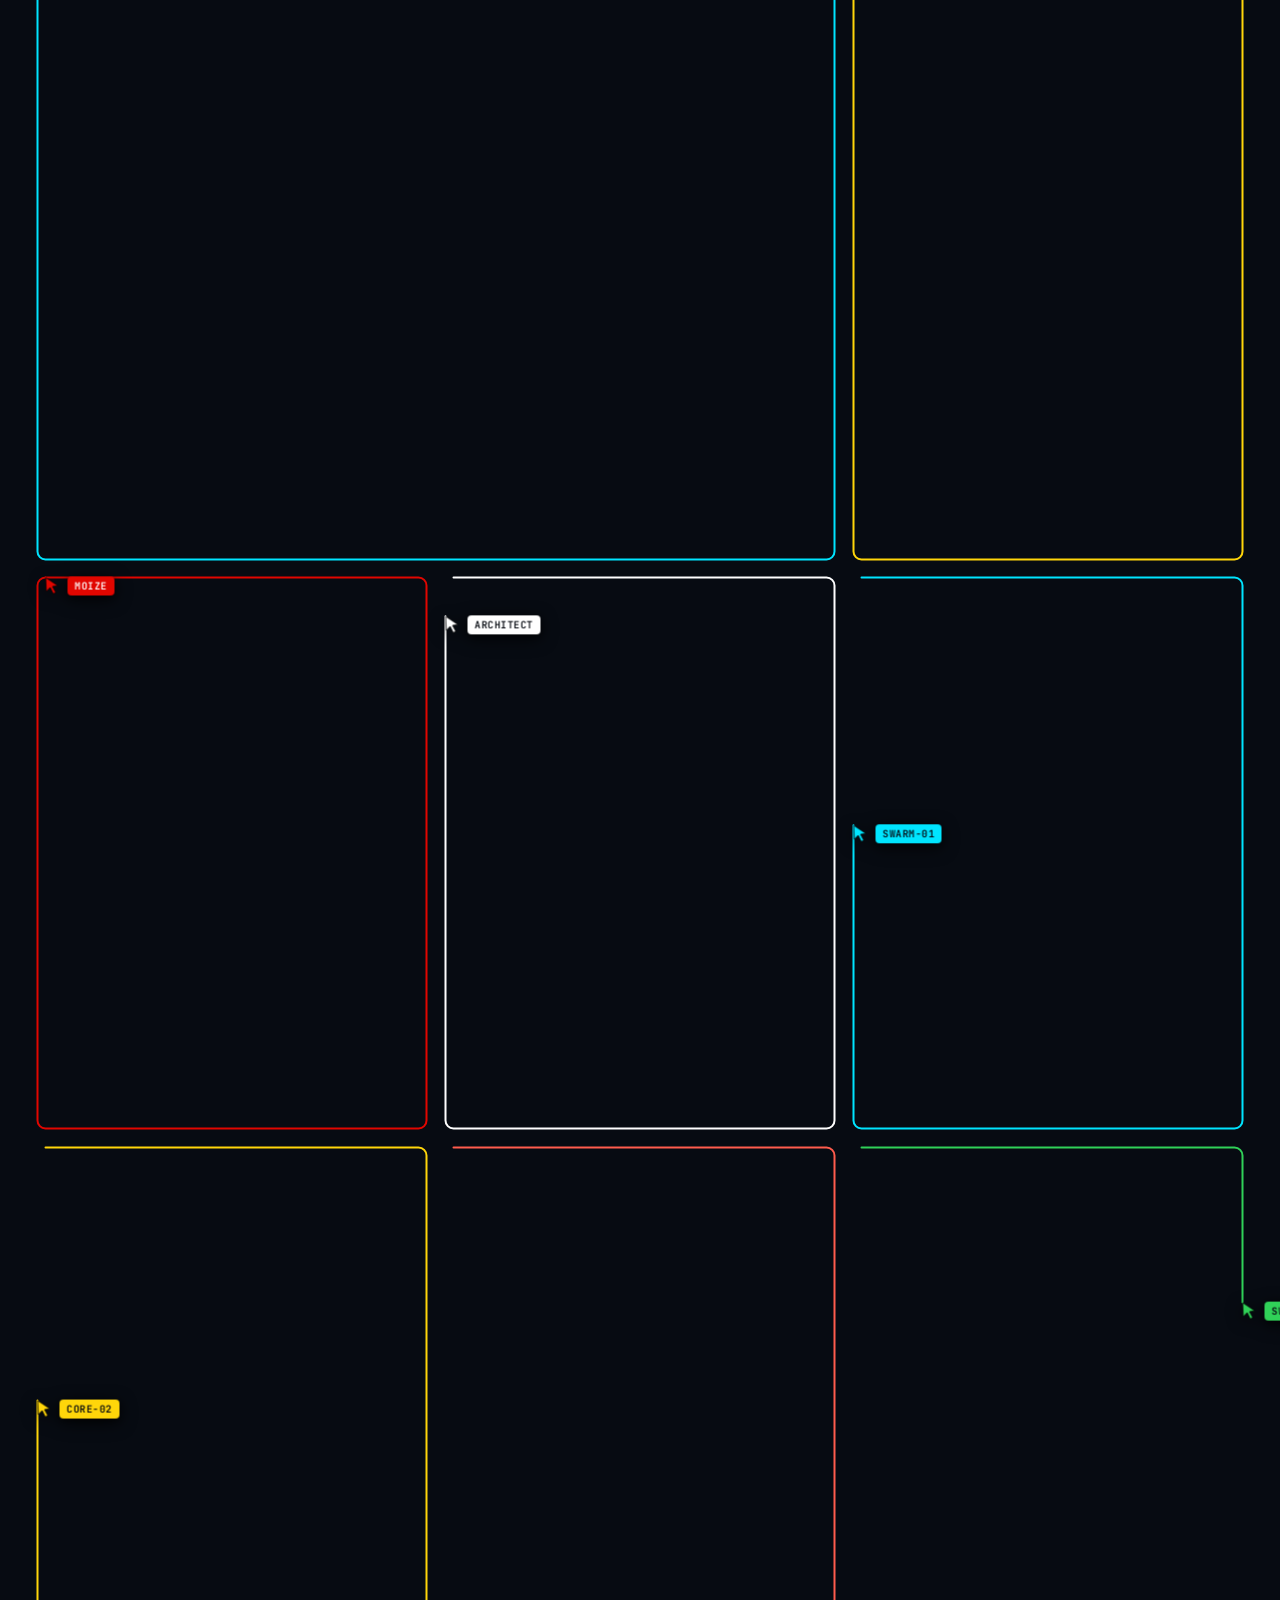
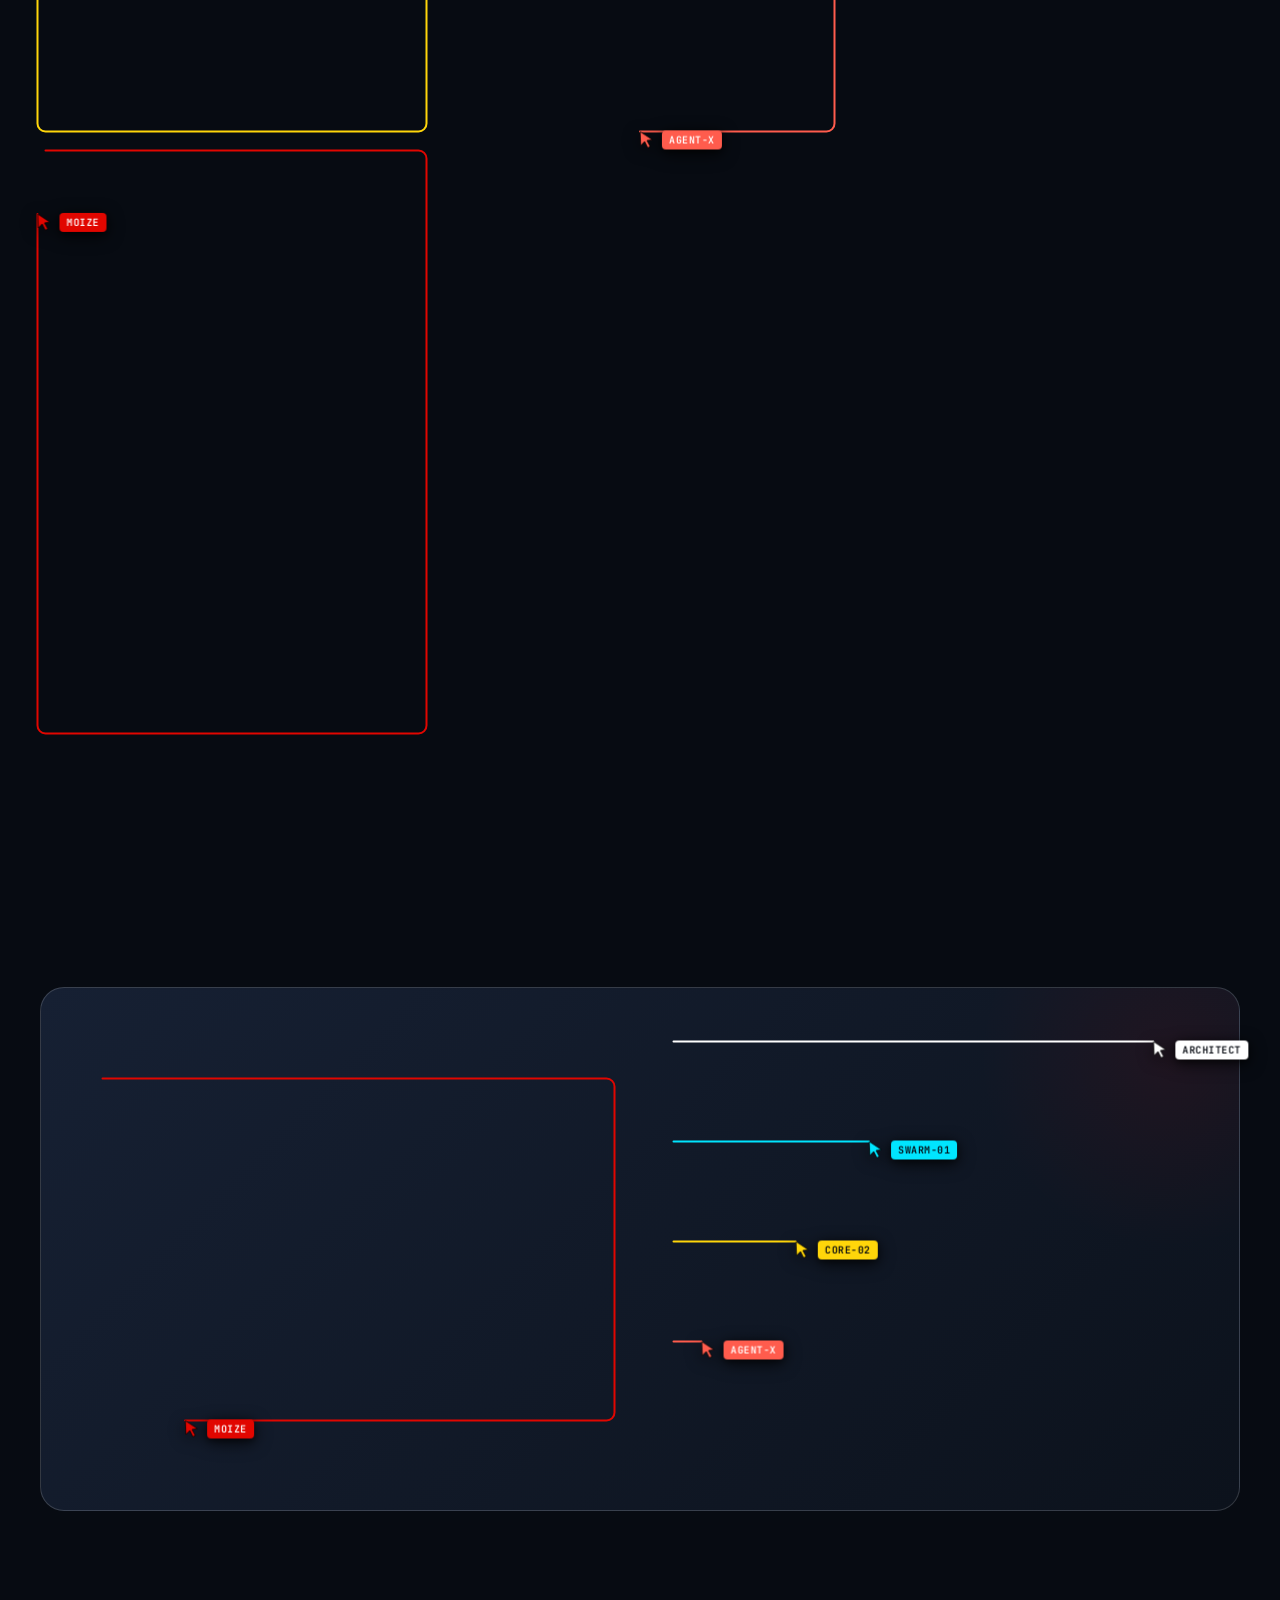
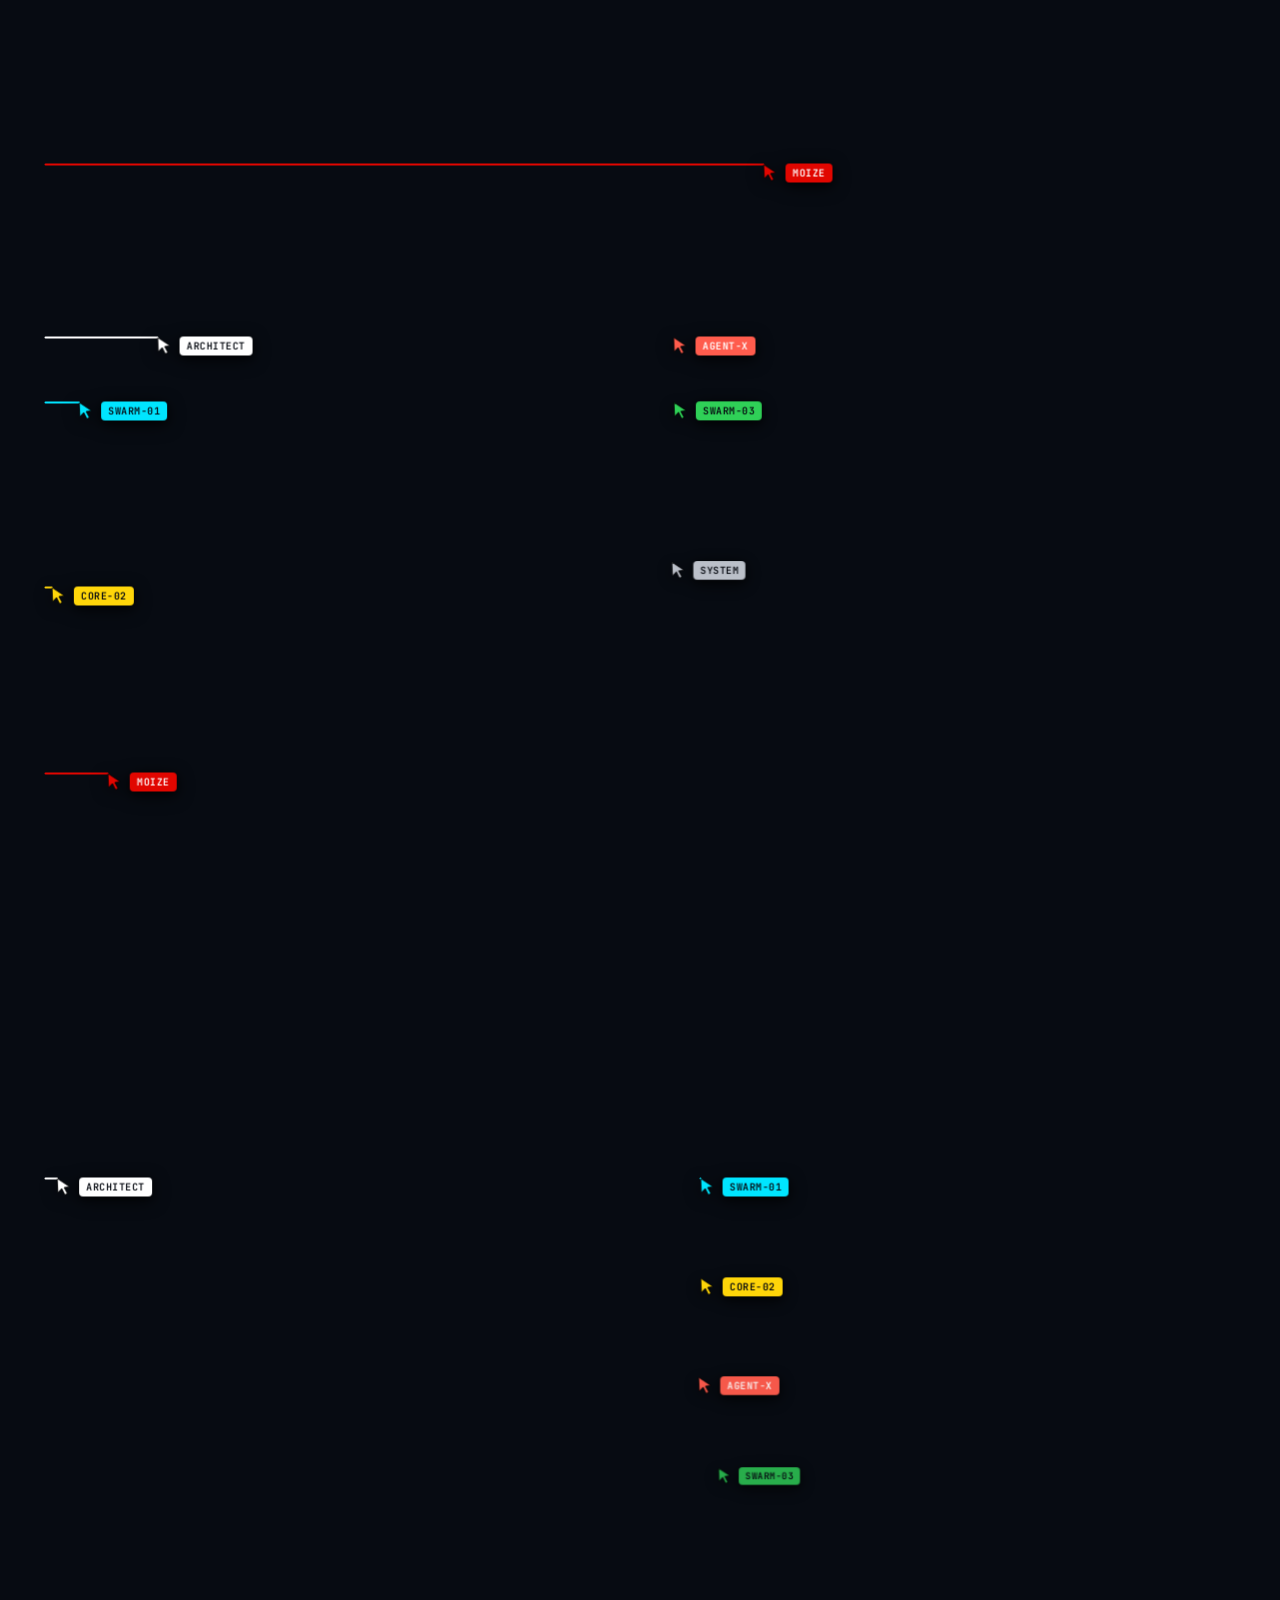
==== commit 80a6bb8b: "Implement Swarm multi-cursor box drawing animation system and match Hero section reference layout" ====
--- a/index.html
+++ b/index.html
@@ -16,8 +16,17 @@
     <link rel="preconnect" href="https://fonts.gstatic.com" crossorigin>
     <link rel="stylesheet" href="css/styles.css">
     <link rel="stylesheet" href="https://cdnjs.cloudflare.com/ajax/libs/font-awesome/6.7.2/css/all.min.css">
+    <noscript>
+        <style>
+            body.swarm-active [data-swarm-target] {
+                opacity: 1 !important;
+                visibility: visible !important;
+                pointer-events: auto !important;
+            }
+        </style>
+    </noscript>
 </head>
-<body>
+<body class="swarm-active">
 
     <div class="preloader" id="preloader" aria-hidden="true">
         <div class="preloader-mark">MOIZE<span>.</span></div>
@@ -65,27 +74,117 @@
         <section class="hero" id="home">
             <div class="hero-stage">
                 <p class="hero-display" aria-hidden="true"><span>P</span><span>O</span><span>R</span><span>T</span><span>F</span><span>O</span><span>L</span><span>I</span><span>O</span></p>
+                
                 <div class="hero-grid">
-                    <div class="hero-copy">
-                        <p class="hero-hello">Hello, I'm</p>
-                        <p class="hero-name" aria-hidden="true">ABDUL MOIZE</p>
-                        <h1 class="hero-title">Abdul Moize</h1>
-                        <p class="hero-intro">I build modern, responsive and interactive web experiences using modern frontend and backend technologies.</p>
-                        <div class="hero-social">
+                    <!-- LEFT COLUMN: Name, Introduction, CTAs, Metrics -->
+                    <div class="hero-col hero-col-left">
+                        <p class="hero-hello" data-swarm-target="true">Hello, I'm</p>
+                        <div class="hero-name-badge" data-swarm-target="true">
+                            <h1 class="hero-name-text">ABDUL MOIZE.</h1>
+                        </div>
+                        <div class="hero-role-line" data-swarm-target="true">
+                            <span class="role-bullet">▪</span>
+                            <span class="role-title">SYSTEM ARCHITECT / WEB DEVELOPER</span>
+                        </div>
+                        <p class="hero-intro" data-swarm-target="true">
+                            Architecting modern, responsive and interactive web applications, scalable database architectures, and full-stack solutions from first principles.
+                        </p>
+                        <div class="hero-actions" data-swarm-target="true">
+                            <a href="#projects" class="hero-cta-link">
+                                INITIATE DISPATCH <i class="fa-solid fa-chevron-right"></i>
+                            </a>
+                            <a href="#about" class="hero-btn-secondary">
+                                EXPLORE ARCHITECTURE
+                            </a>
+                        </div>
+                        <div class="hero-social" data-swarm-target="true">
                             <a href="https://github.com/moizesadiq-dotcom" target="_blank" rel="noopener noreferrer" aria-label="GitHub"><i class="fa-brands fa-github"></i></a>
                             <a href="https://www.linkedin.com/in/moize-sadiq-31220b3a0" target="_blank" rel="noopener noreferrer" aria-label="LinkedIn"><i class="fa-brands fa-linkedin-in"></i></a>
                             <a href="https://www.instagram.com/ab.moize/" target="_blank" rel="noopener noreferrer" aria-label="Instagram"><i class="fa-brands fa-instagram"></i></a>
                         </div>
-                    </div>
-                    <figure class="hero-portrait">
-                        <img src="images/hero-portrait.png" alt="Abdul Moize" width="215" height="221">
-                    </figure>
-                    <ul class="hero-facts">
-                        <li><span>Name</span><span class="hero-fact-value">Abdul Moize</span></li>
-                        <li><span>Location</span><span class="hero-fact-value">Karachi, Pakistan</span></li>
-                        <li><span>Role</span><span class="hero-fact-value">Web Developer</span></li>
-                        <li><span>Stack</span><span class="hero-fact-value">Laravel, PHP, MySQL, React</span></li>
-                    </ul>
+                        <div class="hero-metrics-row" data-swarm-target="true">
+                            <div class="metric-item">
+                                <span class="metric-num">9+</span>
+                                <span class="metric-label">Projects Live</span>
+                            </div>
+                            <div class="metric-divider"></div>
+                            <div class="metric-item">
+                                <span class="metric-num">7-Layer</span>
+                                <span class="metric-label">Core Stack</span>
+                            </div>
+                            <div class="metric-divider"></div>
+                            <div class="metric-item">
+                                <span class="metric-num">100%</span>
+                                <span class="metric-label">Autonomy</span>
+                            </div>
+                        </div>
+                    </div>
+
+                    <!-- CENTER COLUMN: Portrait & Status HUD -->
+                    <div class="hero-col hero-col-center">
+                        <div class="hero-portrait-card" data-swarm-target="true">
+                            <div class="portrait-backdrop"></div>
+                            <img src="images/profile.png" alt="Abdul Moize" class="portrait-img">
+                            <div class="portrait-hud-badge">
+                                <span class="hud-dot"></span>
+                                <span>AUTONOMOUS SYSTEM ONLINE</span>
+                            </div>
+                        </div>
+                        <div class="hero-portrait-footer" data-swarm-target="true">
+                            <div class="status-dots">
+                                <span class="s-dot dot-yellow"></span>
+                                <span class="s-dot dot-green"></span>
+                                <span class="s-dot dot-cyan"></span>
+                                <span class="s-dot dot-red"></span>
+                            </div>
+                            <span class="status-text">KARACHI, PK • AVAILABLE FOR CLIENTS</span>
+                        </div>
+                    </div>
+
+                    <!-- RIGHT COLUMN: Stacked Skill / Architecture Cards -->
+                    <div class="hero-col hero-col-right">
+                        <div class="hero-card" data-swarm-target="true">
+                            <div class="hero-card-header">
+                                <h3 class="hero-card-title">Autonomous Core</h3>
+                                <span class="hero-card-tag">01 / 03</span>
+                            </div>
+                            <p class="hero-card-desc">
+                                Enterprise-grade backend ecosystems, Laravel &amp; PHP MVC architectures, normalized MySQL databases, and secure RESTful endpoints.
+                            </p>
+                            <div class="hero-card-status">
+                                <span class="status-pill"><i class="fa-solid fa-server"></i> Backend &amp; DB</span>
+                                <span class="card-metric">ACTIVE</span>
+                            </div>
+                        </div>
+
+                        <div class="hero-card" data-swarm-target="true">
+                            <div class="hero-card-header">
+                                <h3 class="hero-card-title">Interactive Systems</h3>
+                                <span class="hero-card-tag">02 / 03</span>
+                            </div>
+                            <p class="hero-card-desc">
+                                High-performance client-side interfaces, React components, JavaScript ES6+, dynamic rendering, and fluid GSAP animation orchestrations.
+                            </p>
+                            <div class="hero-card-status">
+                                <span class="status-pill"><i class="fa-solid fa-code"></i> Frontend &amp; Motion</span>
+                                <span class="card-metric">ONLINE</span>
+                            </div>
+                        </div>
+
+                        <div class="hero-card" data-swarm-target="true">
+                            <div class="hero-card-header">
+                                <h3 class="hero-card-title">Production Solutions</h3>
+                                <span class="hero-card-tag">03 / 03</span>
+                            </div>
+                            <p class="hero-card-desc">
+                                WordPress theme architecture, custom CMS configurations, responsive multi-device layouts, and accessible UI engineering.
+                            </p>
+                            <div class="hero-card-status">
+                                <span class="status-pill"><i class="fa-brands fa-wordpress"></i> CMS &amp; Web</span>
+                                <span class="card-metric">STABLE</span>
+                            </div>
+                        </div>
+                    </div>
                 </div>
             </div>
         </section>
@@ -98,30 +197,30 @@
 
         <section class="section" id="about">
             <div class="container about-grid">
-                <div class="about-text reveal">
+                <div class="about-text" data-swarm-target="true">
                     <span class="eyebrow">About</span>
                     <h2 class="section-title">Developer with a focus on <em>functionality</em>.</h2>
                     <p class="lead">I build modern, responsive and interactive web experiences using modern frontend and backend technologies.</p>
                     <p>My work ranges from dashboard-style management systems built with Laravel and MySQL to responsive frontend websites and interactive showcases. I care about clean structure, dependable behaviour and interfaces that are easy to use on any screen.</p>
                 </div>
-                <div class="about-facts reveal reveal-delay-1">
-                    <div class="fact"><i class="fa-regular fa-user"></i><span class="k">Name</span><span class="v">Abdul Moize</span></div>
-                    <div class="fact"><i class="fa-solid fa-location-dot"></i><span class="k">Location</span><span class="v">Karachi, Pakistan</span></div>
-                    <div class="fact"><i class="fa-solid fa-code"></i><span class="k">Specialisation</span><span class="v">Web Development</span></div>
-                    <div class="fact"><i class="fa-solid fa-seedling"></i><span class="k">Currently learning</span><span class="v">C#</span></div>
-                    <div class="fact wide"><i class="fa-solid fa-layer-group"></i><span class="k">Also working with</span><span class="v">WordPress and REST APIs</span></div>
+                <div class="about-facts">
+                    <div class="fact" data-swarm-target="true"><i class="fa-regular fa-user"></i><span class="k">Name</span><span class="v">Abdul Moize</span></div>
+                    <div class="fact" data-swarm-target="true"><i class="fa-solid fa-location-dot"></i><span class="k">Location</span><span class="v">Karachi, Pakistan</span></div>
+                    <div class="fact" data-swarm-target="true"><i class="fa-solid fa-code"></i><span class="k">Specialisation</span><span class="v">Web Development</span></div>
+                    <div class="fact" data-swarm-target="true"><i class="fa-solid fa-seedling"></i><span class="k">Currently learning</span><span class="v">C#</span></div>
+                    <div class="fact wide" data-swarm-target="true"><i class="fa-solid fa-layer-group"></i><span class="k">Also working with</span><span class="v">WordPress and REST APIs</span></div>
                 </div>
             </div>
         </section>
 
         <section class="section" id="skills">
             <div class="container">
-                <div class="section-head reveal">
+                <div class="section-head" data-swarm-target="true">
                     <span class="eyebrow">Skills &amp; technologies</span>
                     <h2 class="section-title">The tools I use to <em>build</em>.</h2>
                 </div>
                 <div class="skills-grid">
-                    <div class="skill-card reveal">
+                    <div class="skill-card" data-swarm-target="true">
                         <h3><i class="fa-solid fa-laptop-code"></i> Frontend Development</h3>
                         <div class="chips">
                             <span class="chip"><i class="fa-brands fa-html5"></i> HTML5</span>
@@ -131,7 +230,7 @@
                             <span class="chip"><i class="fa-brands fa-react"></i> React</span>
                         </div>
                     </div>
-                    <div class="skill-card reveal reveal-delay-1">
+                    <div class="skill-card" data-swarm-target="true">
                         <h3><i class="fa-solid fa-server"></i> Backend Development</h3>
                         <div class="chips">
                             <span class="chip"><i class="fa-brands fa-php"></i> PHP</span>
@@ -140,13 +239,13 @@
                             <span class="chip"><i class="fa-brands fa-wordpress"></i> WordPress</span>
                         </div>
                     </div>
-                    <div class="skill-card reveal">
+                    <div class="skill-card" data-swarm-target="true">
                         <h3><i class="fa-solid fa-database"></i> Database Management</h3>
                         <div class="chips">
                             <span class="chip"><i class="fa-solid fa-database"></i> MySQL</span>
                         </div>
                     </div>
-                    <div class="skill-card reveal reveal-delay-1">
+                    <div class="skill-card" data-swarm-target="true">
                         <h3><i class="fa-solid fa-screwdriver-wrench"></i> Tools &amp; Technologies</h3>
                         <div class="chips">
                             <span class="chip"><i class="fa-brands fa-git-alt"></i> Git</span>
@@ -162,12 +261,12 @@
 
         <section class="section" id="projects">
             <div class="container">
-                <div class="section-head reveal">
+                <div class="section-head" data-swarm-target="true">
                     <span class="eyebrow">Selected work</span>
                     <h2 class="section-title">Projects, <em>shipped</em> and in progress.</h2>
                 </div>
 
-                <div class="filters reveal" role="group" aria-label="Filter projects by category">
+                <div class="filters" data-swarm-target="true" role="group" aria-label="Filter projects by category">
                     <button class="filter-btn active" type="button" data-filter="all" aria-pressed="true">All <span class="count"></span></button>
                     <button class="filter-btn" type="button" data-filter="frontend" aria-pressed="false">Frontend Development <span class="count"></span></button>
                     <button class="filter-btn" type="button" data-filter="backend" aria-pressed="false">Backend Development <span class="count"></span></button>
@@ -178,7 +277,7 @@
 
                 <div class="projects-grid">
 
-                    <article class="project-card featured" data-categories="animation threed">
+                    <article class="project-card featured" data-categories="animation threed" data-swarm-target="true">
                         <div class="project-media">
                             <img src="https://images.pexels.com/photos/38777901/pexels-photo-38777901.jpeg?auto=compress&cs=tinysrgb&h=650&w=940" alt="COSMOS 3D EXPLORER space exploration preview" loading="lazy">
                             <span class="project-category">Animation &amp; Interactive</span>
@@ -194,7 +293,7 @@
                         </div>
                     </article>
 
-                    <article class="project-card" data-categories="fullstack backend">
+                    <article class="project-card" data-categories="fullstack backend" data-swarm-target="true">
                         <div class="project-media">
                             <img src="images/dashboardzz.jpeg" alt="MarketLink application dashboard" loading="lazy" onerror="this.src='images/dashboard.png'">
                             <span class="project-category">Full Stack</span>
@@ -210,7 +309,7 @@
                         </div>
                     </article>
 
-                    <article class="project-card" data-categories="frontend">
+                    <article class="project-card" data-categories="frontend" data-swarm-target="true">
                         <div class="project-media">
                             <img src="images/origam.png" alt="The Origami Hub website" loading="lazy">
                             <span class="project-category">Frontend</span>
@@ -226,7 +325,7 @@
                         </div>
                     </article>
 
-                    <article class="project-card" data-categories="frontend">
+                    <article class="project-card" data-categories="frontend" data-swarm-target="true">
                         <div class="project-media">
                             <img src="https://raw.githubusercontent.com/moizesadiq-dotcom/electric-scooter/main/img/scoty.jpg" alt="Electric Scooter website" loading="lazy">
                             <span class="project-category">Frontend</span>
@@ -242,7 +341,7 @@
                         </div>
                     </article>
 
-                    <article class="project-card" data-categories="frontend">
+                    <article class="project-card" data-categories="frontend" data-swarm-target="true">
                         <div class="project-media">
                             <img src="https://images.unsplash.com/photo-1517838277536-f5f99be501cd?auto=format&fit=crop&w=1200&q=85" alt="Fitness Factory website" loading="lazy">
                             <span class="project-category">Frontend</span>
@@ -258,7 +357,7 @@
                         </div>
                     </article>
 
-                    <article class="project-card" data-categories="frontend">
+                    <article class="project-card" data-categories="frontend" data-swarm-target="true">
                         <div class="project-media">
                             <img src="https://images.unsplash.com/photo-1517248135467-4c7edcad34c4?auto=format&fit=crop&w=1200&q=85" alt="AURA BISTRO gourmet dining website" loading="lazy">
                             <span class="project-category">Frontend</span>
@@ -274,7 +373,7 @@
                         </div>
                     </article>
 
-                    <article class="project-card" data-categories="frontend">
+                    <article class="project-card" data-categories="frontend" data-swarm-target="true">
                         <div class="project-media">
                             <img src="https://images.unsplash.com/photo-1549317661-bd32c8ce0db2?auto=format&fit=crop&w=1200&q=85" alt="Velora Motors luxury sports vehicle website" loading="lazy">
                             <span class="project-category">Frontend</span>
@@ -289,7 +388,7 @@
                         </div>
                     </article>
 
-                    <article class="project-card" data-categories="fullstack backend">
+                    <article class="project-card" data-categories="fullstack backend" data-swarm-target="true">
                         <div class="project-media">
                             <img src="images/dashboard.png" alt="Salon Management System dashboard" loading="lazy">
                             <span class="project-category">Full Stack</span>
@@ -305,7 +404,7 @@
                         </div>
                     </article>
 
-                    <article class="project-card" data-categories="fullstack backend">
+                    <article class="project-card" data-categories="fullstack backend" data-swarm-target="true">
                         <div class="project-media">
                             <img src="images/dashboardzz2.jpeg" alt="ZACNUS management dashboard" loading="lazy">
                             <span class="project-category">Full Stack</span>
@@ -327,17 +426,17 @@
 
         <section class="section" id="wordpress">
             <div class="container">
-                <div class="wp-panel reveal">
-                    <div>
+                <div class="wp-panel">
+                    <div data-swarm-target="true">
                         <span class="eyebrow">WordPress &amp; UI/UX</span>
                         <h2 class="section-title">Clear layouts, <em>considered</em> interfaces.</h2>
                         <p class="section-lead">WordPress is part of my toolkit, alongside custom PHP and Laravel builds. The interface principles below guide how I design every project on this page.</p>
                     </div>
                     <ul class="wp-list">
-                        <li><i class="fa-brands fa-wordpress"></i><div><strong>WordPress</strong><span>Content-driven websites built on a familiar, editable platform.</span></div></li>
-                        <li><i class="fa-solid fa-table-cells-large"></i><div><strong>Responsive layouts</strong><span>Interfaces that adapt cleanly from large desktops to phones.</span></div></li>
-                        <li><i class="fa-solid fa-gauge-high"></i><div><strong>Dashboard UI</strong><span>Clear navigation and readable data for management systems.</span></div></li>
-                        <li><i class="fa-solid fa-universal-access"></i><div><strong>Accessible interactions</strong><span>Keyboard support, visible focus states and reduced-motion options.</span></div></li>
+                        <li data-swarm-target="true"><i class="fa-brands fa-wordpress"></i><div><strong>WordPress</strong><span>Content-driven websites built on a familiar, editable platform.</span></div></li>
+                        <li data-swarm-target="true"><i class="fa-solid fa-table-cells-large"></i><div><strong>Responsive layouts</strong><span>Interfaces that adapt cleanly from large desktops to phones.</span></div></li>
+                        <li data-swarm-target="true"><i class="fa-solid fa-gauge-high"></i><div><strong>Dashboard UI</strong><span>Clear navigation and readable data for management systems.</span></div></li>
+                        <li data-swarm-target="true"><i class="fa-solid fa-universal-access"></i><div><strong>Accessible interactions</strong><span>Keyboard support, visible focus states and reduced-motion options.</span></div></li>
                     </ul>
                 </div>
             </div>
@@ -345,41 +444,41 @@
 
         <section class="section" id="experience">
             <div class="container">
-                <div class="section-head reveal">
+                <div class="section-head" data-swarm-target="true">
                     <span class="eyebrow">Experience &amp; education</span>
                     <h2 class="section-title">Background, <em>in order</em>.</h2>
                 </div>
                 <div class="timeline">
-                    <div class="timeline-col reveal">
-                        <h3><i class="fa-solid fa-briefcase"></i> Development Experience</h3>
-                        <div class="tl-item">
+                    <div class="timeline-col">
+                        <h3 data-swarm-target="true"><i class="fa-solid fa-briefcase"></i> Development Experience</h3>
+                        <div class="tl-item" data-swarm-target="true">
                             <div class="tl-date">Full Stack</div>
                             <h4>Full Stack Web Development</h4>
                             <p class="tl-sub">Laravel &middot; PHP &middot; MySQL &middot; JavaScript</p>
                             <p>Worked on database-driven web applications, including the MarketLink marketplace, a Salon Management System, and the ZACNUS platform.</p>
                         </div>
-                        <div class="tl-item">
+                        <div class="tl-item" data-swarm-target="true">
                             <div class="tl-date">Frontend</div>
                             <h4>Responsive Web Development</h4>
                             <p class="tl-sub">HTML &middot; CSS &middot; JavaScript &middot; Bootstrap</p>
                             <p>Built responsive websites and web applications, including AURA BISTRO, Fitness Factory, The Origami Hub, and the Electric Scooter showcase.</p>
                         </div>
-                        <div class="tl-item">
+                        <div class="tl-item" data-swarm-target="true">
                             <div class="tl-date">3D &amp; Creative</div>
                             <h4>3D &amp; Interactive Experiences</h4>
                             <p class="tl-sub">Interactive 3D &middot; Visual Effects</p>
                             <p>Created COSMOS 3D EXPLORER, an immersive 3D space exploration experience with interactive celestial environments.</p>
                         </div>
                     </div>
-                    <div class="timeline-col reveal reveal-delay-1">
-                        <h3><i class="fa-solid fa-graduation-cap"></i> Education</h3>
-                        <div class="tl-item">
+                    <div class="timeline-col">
+                        <h3 data-swarm-target="true"><i class="fa-solid fa-graduation-cap"></i> Education</h3>
+                        <div class="tl-item" data-swarm-target="true">
                             <div class="tl-date">2025 &ndash; Present</div>
                             <h4>CPISM AI &mdash; Artificial Intelligence</h4>
                             <p class="tl-sub">Aptech Computer Education, Pakistan</p>
                             <p>Currently enrolled in the Artificial Intelligence programme.</p>
                         </div>
-                        <div class="tl-item">
+                        <div class="tl-item" data-swarm-target="true">
                             <div class="tl-date">Training</div>
                             <h4>Web Development</h4>
                             <p class="tl-sub">Aptech Computer Education</p>
@@ -392,7 +491,7 @@
 
         <section class="section" id="contact">
             <div class="container contact-grid">
-                <div class="reveal">
+                <div data-swarm-target="true">
                     <span class="eyebrow">Contact</span>
                     <h2 class="contact-cta" style="margin-top:20px;">Let&rsquo;s build something <em>remarkable</em> together.</h2>
                     <p class="section-lead">Have a project in mind, or want to talk about web development? Send me a message and I will get back to you.</p>
@@ -400,23 +499,23 @@
                         <a href="mailto:moizesadiq@gmail.com?subject=Web%20Development%20Inquiry" class="btn btn-primary magnetic">Send Me an Email <i class="fa-solid fa-arrow-right"></i></a>
                     </div>
                 </div>
-                <div class="contact-links reveal reveal-delay-1">
-                    <a class="contact-link" href="mailto:moizesadiq@gmail.com">
+                <div class="contact-links">
+                    <a class="contact-link" data-swarm-target="true" href="mailto:moizesadiq@gmail.com">
                         <i class="fa-regular fa-envelope ico"></i>
                         <div><span class="label">Email</span><span class="value">moizesadiq@gmail.com</span></div>
                         <i class="fa-solid fa-arrow-up-right-from-square arrow"></i>
                     </a>
-                    <a class="contact-link" href="https://www.linkedin.com/in/moize-sadiq-31220b3a0" target="_blank" rel="noopener noreferrer">
+                    <a class="contact-link" data-swarm-target="true" href="https://www.linkedin.com/in/moize-sadiq-31220b3a0" target="_blank" rel="noopener noreferrer">
                         <i class="fa-brands fa-linkedin-in ico"></i>
                         <div><span class="label">LinkedIn</span><span class="value">moize-sadiq-31220b3a0</span></div>
                         <i class="fa-solid fa-arrow-up-right-from-square arrow"></i>
                     </a>
-                    <a class="contact-link" href="https://github.com/moizesadiq-dotcom" target="_blank" rel="noopener noreferrer">
+                    <a class="contact-link" data-swarm-target="true" href="https://github.com/moizesadiq-dotcom" target="_blank" rel="noopener noreferrer">
                         <i class="fa-brands fa-github ico"></i>
                         <div><span class="label">GitHub</span><span class="value">moizesadiq-dotcom</span></div>
                         <i class="fa-solid fa-arrow-up-right-from-square arrow"></i>
                     </a>
-                    <a class="contact-link" href="https://www.instagram.com/ab.moize/" target="_blank" rel="noopener noreferrer">
+                    <a class="contact-link" data-swarm-target="true" href="https://www.instagram.com/ab.moize/" target="_blank" rel="noopener noreferrer">
                         <i class="fa-brands fa-instagram ico"></i>
                         <div><span class="label">Instagram</span><span class="value">@ab.moize</span></div>
                         <i class="fa-solid fa-arrow-up-right-from-square arrow"></i>
@@ -427,7 +526,7 @@
     </main>
 
     <footer class="footer">
-        <div class="container footer-inner">
+        <div class="container footer-inner" data-swarm-target="true">
             <span>&copy; <span id="currentYear"></span> Abdul Moize. Built with care.</span>
             <div class="footer-links">
                 <a href="https://github.com/moizesadiq-dotcom" target="_blank" rel="noopener noreferrer">GitHub</a>
--- a/css/styles.css
+++ b/css/styles.css
@@ -205,142 +205,384 @@
 .btn-soft { background: var(--surface); }
 .btn-soft:hover { background: var(--surface-2); border-color: var(--line-strong); }
 
-/* Hero — PORTFOLIO is the full-width back layer; copy and portrait share its lower half */
+/* Hero — Exact Reference Layout (3-Column Cyberpunk / Portfolio System) */
 .hero {
     min-height: 100vh;
     min-height: 100svh;
     display: flex;
-    align-items: flex-start;
-    padding: 92px 0 64px;
+    align-items: center;
+    justify-content: center;
+    padding: 110px 0 60px;
+    position: relative;
     overflow: visible;
 }
-.hero-stage { position: relative; width: 100%; }
+.hero-stage {
+    position: relative;
+    width: 100%;
+    max-width: 1360px;
+    margin: 0 auto;
+    padding: 0 24px;
+}
 .hero-display {
-    position: relative;
-    z-index: 0;
-    width: 100%;
+    position: absolute;
+    top: -54px;
+    left: 0;
+    right: 0;
+    text-align: center;
     margin: 0;
-    padding: 0 8px;
-    box-sizing: border-box;
+    padding: 0;
     font-family: var(--font-condensed);
-    font-size: var(--hero-size, calc((100vw - 16px) / 5.15));
+    font-size: clamp(72px, 13.5vw, 185px);
     font-weight: 400;
-    line-height: 0.78;
-    letter-spacing: 0;
+    line-height: 0.8;
+    letter-spacing: 0.04em;
     white-space: nowrap;
     color: transparent;
-    -webkit-text-stroke: 2px var(--accent);
+    -webkit-text-stroke: 1.5px rgba(225, 6, 0, 0.45);
     pointer-events: none;
     user-select: none;
-}
-.hero-display span { display: inline-block; line-height: 0.78; }
+    z-index: 0;
+    overflow: hidden;
+}
+.hero-display span {
+    display: inline-block;
+    line-height: 0.8;
+}
 .hero-grid {
     position: relative;
-    z-index: 1;
+    z-index: 2;
     display: grid;
-    grid-template-columns: max-content 200px;
-    grid-template-areas:
-        "copy portrait"
-        "facts facts";
-    gap: 18px 28px;
-    align-items: center;
-    width: max-content;
-    max-width: calc(100% - 32px);
-    margin-top: calc(var(--hero-size, 18vw) * -0.42);
-    margin-left: max(20px, 2.6vw);
-}
-.hero-copy { grid-area: copy; position: relative; min-width: 0; }
+    grid-template-columns: minmax(0, 1.25fr) minmax(280px, 330px) minmax(0, 1.15fr);
+    gap: 36px;
+    align-items: center;
+    width: 100%;
+}
+
+/* Left Column */
+.hero-col-left {
+    position: relative;
+    min-width: 0;
+}
 .hero-hello {
     margin: 0 0 2px;
     font-family: var(--font-script);
-    font-size: clamp(30px, 3.1vw, 42px);
-    line-height: 0.9;
-    color: var(--text);
-}
-.hero-name {
+    font-size: clamp(32px, 3.2vw, 42px);
+    line-height: 1;
+    color: #ffffff;
+}
+.hero-name-badge {
     display: inline-block;
+    background: var(--accent);
+    padding: 4px 14px 2px;
+    border-radius: 3px;
+    margin: 4px 0 14px;
+    box-shadow: 0 8px 24px -6px rgba(225, 6, 0, 0.5);
+}
+.hero-name-text {
     margin: 0;
-    padding: 1px 8px 0;
-    background: var(--accent);
-    color: #fff;
     font-family: var(--font-condensed);
-    font-size: clamp(32px, 4.2vw, 52px);
-    font-weight: 400;
-    line-height: 0.88;
-    letter-spacing: 0.03em;
-    white-space: nowrap;
-}
-.hero-title {
+    font-size: clamp(38px, 4.4vw, 56px);
+    font-weight: 700;
+    line-height: 0.92;
+    letter-spacing: 0.04em;
+    color: #ffffff;
+    text-transform: uppercase;
+}
+.hero-role-line {
+    display: flex;
+    align-items: center;
+    gap: 8px;
+    font-family: var(--font-mono);
+    font-size: 11px;
+    letter-spacing: 0.12em;
+    color: var(--text-2);
+    text-transform: uppercase;
+    margin-bottom: 14px;
+}
+.hero-role-line .role-bullet {
+    color: var(--accent);
+    font-size: 13px;
+    line-height: 1;
+}
+.hero-intro {
+    margin: 0 0 22px;
+    max-width: 420px;
+    font-size: 14px;
+    line-height: 1.62;
+    color: var(--text-2);
+}
+.hero-actions {
+    display: flex;
+    align-items: center;
+    gap: 16px;
+    flex-wrap: wrap;
+    margin-bottom: 18px;
+}
+.hero-cta-link {
+    font-family: var(--font-mono);
+    font-size: 13px;
+    font-weight: 600;
+    letter-spacing: 0.08em;
+    text-transform: uppercase;
+    color: #ffffff;
+    display: inline-flex;
+    align-items: center;
+    gap: 8px;
+    padding: 8px 0;
+    transition: color 0.3s, transform 0.3s;
+}
+.hero-cta-link:hover {
+    color: var(--accent);
+    transform: translateX(4px);
+}
+.hero-cta-link i {
+    font-size: 11px;
+    transition: transform 0.3s;
+}
+.hero-cta-link:hover i {
+    transform: translateX(3px);
+}
+.hero-btn-secondary {
+    font-family: var(--font-mono);
+    font-size: 12px;
+    font-weight: 600;
+    letter-spacing: 0.08em;
+    text-transform: uppercase;
+    color: #ffffff;
+    padding: 10px 20px;
+    border-radius: 999px;
+    background: rgba(255, 255, 255, 0.04);
+    border: 1px solid var(--line-strong);
+    transition: background 0.3s, border-color 0.3s, transform 0.3s;
+}
+.hero-btn-secondary:hover {
+    background: var(--surface-2);
+    border-color: var(--accent);
+    transform: translateY(-2px);
+}
+.hero-social {
+    display: flex;
+    gap: 12px;
+    margin-top: 6px;
+}
+.hero-social a {
+    width: 32px;
+    height: 32px;
+    border-radius: 8px;
+    background: rgba(255, 255, 255, 0.03);
+    border: 1px solid var(--line);
+    display: grid;
+    place-items: center;
+    color: var(--text-2);
+    font-size: 14px;
+    transition: color 0.3s, border-color 0.3s, background 0.3s, transform 0.3s;
+}
+.hero-social a:hover {
+    color: var(--accent);
+    border-color: var(--accent);
+    background: var(--accent-soft);
+    transform: translateY(-2px);
+}
+.hero-metrics-row {
+    display: flex;
+    align-items: center;
+    gap: 18px;
+    margin-top: 24px;
+    padding-top: 18px;
+    border-top: 1px solid var(--line);
+    max-width: 440px;
+}
+.hero-metrics-row .metric-item {
+    display: flex;
+    flex-direction: column;
+}
+.hero-metrics-row .metric-num {
+    font-family: var(--font-display);
+    font-size: 18px;
+    font-weight: 700;
+    color: #ffffff;
+    line-height: 1.1;
+}
+.hero-metrics-row .metric-label {
+    font-family: var(--font-mono);
+    font-size: 10px;
+    letter-spacing: 0.08em;
+    text-transform: uppercase;
+    color: var(--text-3);
+    margin-top: 3px;
+}
+.hero-metrics-row .metric-divider {
+    width: 1px;
+    height: 26px;
+    background: var(--line);
+}
+
+/* Center Column — Portrait Card & Status HUD */
+.hero-col-center {
+    display: flex;
+    flex-direction: column;
+    align-items: center;
+    position: relative;
+}
+.hero-portrait-card {
+    position: relative;
+    width: 100%;
+    max-width: 320px;
+    aspect-ratio: 3 / 4;
+    border-radius: 14px;
+    overflow: hidden;
+    background: #c30c05;
+    border: 1px solid rgba(225, 6, 0, 0.45);
+    box-shadow: 0 25px 60px -20px rgba(225, 6, 0, 0.42);
+}
+.hero-portrait-card .portrait-backdrop {
     position: absolute;
-    width: 1px;
-    height: 1px;
-    padding: 0;
-    margin: -1px;
-    overflow: hidden;
-    clip: rect(0, 0, 0, 0);
-    white-space: nowrap;
-    border: 0;
-}
-.hero-intro { margin: 10px 0 0; max-width: 280px; font-size: 13px; line-height: 1.55; color: var(--text-2); }
-.hero-social { display: flex; gap: 14px; margin-top: 12px; }
-.hero-social a {
-    width: 28px; height: 28px;
-    display: grid; place-items: center;
-    color: var(--text-2);
-    font-size: 15px;
-    transition: color 0.3s var(--ease);
-}
-.hero-social a:hover { color: var(--accent); }
-.hero-portrait {
-    grid-area: portrait;
-    position: relative;
-    width: 200px;
-    height: 200px;
-    margin: 0;
-    overflow: hidden;
-    background: #070b12;
-    justify-self: start;
-}
-.hero-portrait img {
+    inset: 0;
+    background: radial-gradient(circle at 50% 25%, #e10600, #880500 80%);
+    z-index: 0;
+}
+.hero-portrait-card .portrait-img {
+    position: relative;
+    z-index: 1;
     width: 100%;
     height: 100%;
     object-fit: cover;
-    object-position: center center;
-}
-.hero-facts {
-    grid-area: facts;
-    list-style: none;
-    margin: 0;
-    padding: 0;
-    display: grid;
-    grid-template-columns: repeat(4, minmax(0, max-content));
-    gap: 4px 22px;
-    align-self: start;
-}
-.hero-facts li {
-    padding: 7px 0;
-    border-top: 1px solid var(--line);
-    border-bottom: 1px solid var(--line);
-    color: var(--text);
-    font-size: 13px;
-    line-height: 1.3;
-}
-.hero-facts span {
+    object-position: 55% 18%;
+    filter: contrast(1.08) brightness(0.96);
     display: block;
-    margin-bottom: 2px;
+}
+.hero-portrait-card .portrait-hud-badge {
+    position: absolute;
+    bottom: 14px;
+    left: 50%;
+    transform: translateX(-50%);
+    z-index: 2;
+    background: rgba(7, 11, 18, 0.94);
+    backdrop-filter: blur(10px);
+    -webkit-backdrop-filter: blur(10px);
+    border: 1px solid rgba(255, 255, 255, 0.16);
+    border-radius: 999px;
+    padding: 6px 14px;
+    display: flex;
+    align-items: center;
+    gap: 8px;
     font-family: var(--font-mono);
     font-size: 10px;
-    letter-spacing: 0.14em;
+    letter-spacing: 0.1em;
+    text-transform: uppercase;
+    color: #ffffff;
+    white-space: nowrap;
+    box-shadow: 0 6px 20px rgba(0, 0, 0, 0.6);
+}
+.hero-portrait-card .portrait-hud-badge .hud-dot {
+    width: 7px;
+    height: 7px;
+    border-radius: 50%;
+    background: #30d158;
+    box-shadow: 0 0 8px #30d158;
+    animation: pulse-hud 2s infinite ease-in-out;
+}
+@keyframes pulse-hud {
+    0%, 100% { opacity: 1; transform: scale(1); }
+    50% { opacity: 0.4; transform: scale(0.85); }
+}
+.hero-portrait-footer {
+    margin-top: 14px;
+    display: flex;
+    align-items: center;
+    gap: 10px;
+    font-family: var(--font-mono);
+    font-size: 10px;
+    letter-spacing: 0.08em;
     text-transform: uppercase;
     color: var(--text-3);
 }
-.hero-facts .hero-fact-value {
-    margin-bottom: 0;
-    font-family: inherit;
-    font-size: 13px;
-    letter-spacing: 0;
-    text-transform: none;
-    color: var(--text);
+.hero-portrait-footer .status-dots {
+    display: flex;
+    gap: 5px;
+    align-items: center;
+}
+.hero-portrait-footer .s-dot {
+    width: 6px;
+    height: 6px;
+    border-radius: 50%;
+}
+.hero-portrait-footer .dot-yellow { background: #ffd60a; box-shadow: 0 0 5px rgba(255, 214, 10, 0.6); }
+.hero-portrait-footer .dot-green { background: #30d158; box-shadow: 0 0 5px rgba(48, 209, 88, 0.6); }
+.hero-portrait-footer .dot-cyan { background: #00e5ff; box-shadow: 0 0 5px rgba(0, 229, 255, 0.6); }
+.hero-portrait-footer .dot-red { background: #ff453a; box-shadow: 0 0 5px rgba(255, 69, 58, 0.6); }
+
+/* Right Column — Stacked Skill / Architecture Cards */
+.hero-col-right {
+    display: flex;
+    flex-direction: column;
+    gap: 14px;
+    position: relative;
+}
+.hero-card {
+    background: rgba(16, 24, 38, 0.76);
+    backdrop-filter: blur(14px);
+    -webkit-backdrop-filter: blur(14px);
+    border: 1px solid var(--line);
+    border-radius: 12px;
+    padding: 18px 20px;
+    transition: border-color 0.3s, transform 0.3s var(--ease), box-shadow 0.3s;
+    position: relative;
+}
+.hero-card:hover {
+    border-color: rgba(225, 6, 0, 0.4);
+    transform: translateY(-3px);
+    box-shadow: 0 16px 36px -12px rgba(0, 0, 0, 0.7);
+}
+.hero-card-header {
+    display: flex;
+    justify-content: space-between;
+    align-items: baseline;
+    margin-bottom: 8px;
+}
+.hero-card-title {
+    margin: 0;
+    font-family: var(--font-display);
+    font-size: 17px;
+    font-weight: 600;
+    color: #ffffff;
+    letter-spacing: -0.01em;
+}
+.hero-card-tag {
+    font-family: var(--font-mono);
+    font-size: 11px;
+    letter-spacing: 0.08em;
+    color: var(--text-3);
+}
+.hero-card-desc {
+    margin: 0 0 12px;
+    font-size: 12.5px;
+    line-height: 1.55;
+    color: var(--text-2);
+}
+.hero-card-status {
+    display: flex;
+    justify-content: space-between;
+    align-items: center;
+    padding-top: 10px;
+    border-top: 1px solid rgba(255, 255, 255, 0.06);
+}
+.hero-card-status .status-pill {
+    display: inline-flex;
+    align-items: center;
+    gap: 6px;
+    font-family: var(--font-mono);
+    font-size: 10.5px;
+    color: var(--accent);
+}
+.hero-card-status .card-metric {
+    font-family: var(--font-mono);
+    font-size: 10px;
+    letter-spacing: 0.08em;
+    padding: 2px 8px;
+    border-radius: 4px;
+    background: rgba(255, 255, 255, 0.05);
+    color: var(--text-3);
 }
 
 /* Code editor */
@@ -606,56 +848,95 @@
 }
 .gallery-close:hover { border-color: var(--accent); color: var(--accent); }
 
-/* Per-element scroll swarm. Nodes are created in JS and removed after each draw. */
-.build-swarm { display: none; }
-.build-cursor {
-    position: absolute; left: 0; top: 0; z-index: 70;
-    width: 16px; height: 16px;
+/* Swarm Multi-Cursor Animation System */
+body.swarm-active [data-swarm-target]:not(.swarm-done) {
+    opacity: 0 !important;
+    visibility: hidden !important;
+    pointer-events: none !important;
+}
+body.swarm-active [data-swarm-target].swarm-done {
+    opacity: 1;
+    visibility: visible;
+    pointer-events: auto;
+}
+
+.swarm-box-overlay {
+    position: absolute;
     pointer-events: none;
-    opacity: 0;
-}
-.build-cursor svg { display: block; width: 16px; height: 16px; fill: currentColor; }
-.build-box {
-    position: absolute; z-index: 69;
+    z-index: 800;
+    overflow: visible;
+}
+
+.swarm-cursor {
+    position: absolute;
+    top: 0;
+    left: 0;
+    z-index: 850;
     pointer-events: none;
-    overflow: visible;
-}
-
-/* Reveal — content stays visible even if JS never runs */
+    will-change: transform, opacity;
+    display: flex;
+    align-items: center;
+    gap: 6px;
+    filter: drop-shadow(0 3px 8px rgba(0, 0, 0, 0.75));
+    transform-origin: 4px 2px;
+}
+.swarm-cursor-arrow {
+    display: block;
+    width: 20px;
+    height: 20px;
+    fill: currentColor;
+    flex-shrink: 0;
+}
+.swarm-cursor-badge {
+    font-family: var(--font-mono);
+    font-size: 10px;
+    font-weight: 600;
+    padding: 2px 7px;
+    border-radius: 4px;
+    letter-spacing: 0.05em;
+    white-space: nowrap;
+    box-shadow: 0 2px 6px rgba(0, 0, 0, 0.45);
+    text-transform: uppercase;
+}
+
+/* Reveal fallback */
 .reveal { opacity: 1; transform: none; }
 .reveal.visible { opacity: 1; transform: none; }
-.reveal-delay-1 { transition-delay: 0.1s; }
-.reveal-delay-2 { transition-delay: 0.2s; }
-.reveal-delay-3 { transition-delay: 0.3s; }
-
-/* Responsive */
+
+/* Responsive Adjustments */
 @media (max-width: 1100px) {
     .projects-grid { grid-template-columns: repeat(2, 1fr); }
     .project-card.featured { grid-column: span 2; }
-    .chip-b { left: -12px; }
+    .hero-grid {
+        grid-template-columns: minmax(260px, 1.2fr) minmax(240px, 280px) minmax(260px, 1.1fr);
+        gap: 20px;
+    }
 }
 @media (max-width: 960px) {
     .nav-links { display: none; }
     .nav-toggle { display: flex; }
     .about-grid, .contact-grid, .wp-panel, .timeline { grid-template-columns: 1fr; }
-    .hero { padding-top: 84px; }
-    .hero-grid {
-        grid-template-columns: max-content 156px;
-        grid-template-areas:
-            "copy portrait"
-            "facts facts";
-        gap: 14px 18px;
-        width: max-content;
-        max-width: calc(100% - 24px);
-        margin-left: 16px;
-    }
-    .hero-portrait { width: 156px; height: 156px; }
-    .hero-facts { grid-template-columns: 1fr 1fr; gap: 4px 16px; max-width: none; }
-    .chip-a { right: 8px; }
-    .chip-b { left: 8px; }
-    .chip-c { right: 8px; }
+    .hero { padding-top: 96px; }
+    .hero-display { top: -30px; font-size: clamp(60px, 14vw, 130px); }
     .wp-panel { padding: 40px 32px; }
     .section { padding: 96px 0; }
+}
+@media (max-width: 840px) {
+    .hero-grid {
+        grid-template-columns: 1fr;
+        gap: 36px;
+    }
+    .hero-col-left { text-align: center; }
+    .hero-role-line { justify-content: center; }
+    .hero-intro { margin-left: auto; margin-right: auto; }
+    .hero-actions { justify-content: center; }
+    .hero-social { justify-content: center; }
+    .hero-metrics-row { margin-left: auto; margin-right: auto; justify-content: center; }
+    .hero-col-center { width: 100%; }
+    .hero-col-right {
+        grid-template-columns: 1fr;
+        gap: 14px;
+    }
 }
 @media (max-width: 720px) {
     .projects-grid { grid-template-columns: 1fr; }
@@ -666,41 +947,35 @@
     .about-facts { grid-template-columns: 1fr; }
     .fact.wide { grid-column: auto; }
 }
-@media (max-width: 699px) {
-    .hero-grid {
-        grid-template-columns: 1fr;
-        grid-template-areas:
-            "copy"
-            "portrait"
-            "facts";
-        margin-top: 16px;
-        width: min(100% - 32px, 480px);
-        margin-left: auto;
-        margin-right: auto;
-    }
-    .hero-name { font-size: clamp(30px, 9vw, 44px); }
-    .hero-portrait { width: min(200px, 68vw); height: min(200px, 68vw); }
-    .hero-facts { grid-template-columns: 1fr 1fr; }
-}
 @media (max-width: 560px) {
     .container { width: min(100% - 32px, var(--maxw)); }
-    .hero { padding-top: 76px; }
-    .hero-display { letter-spacing: 0.01em; padding: 0 8px; }
+    .hero { padding-top: 86px; padding-bottom: 40px; }
+    .hero-display { font-size: clamp(52px, 16vw, 90px); top: -20px; }
+    .hero-name-text { font-size: clamp(32px, 9vw, 44px); }
+    .hero-portrait-card { max-width: 270px; }
+    .hero-metrics-row { gap: 12px; }
+    .hero-metrics-row .metric-num { font-size: 16px; }
     .wp-panel { padding: 32px 24px; }
     .contact-link { padding: 18px; }
     .gallery-prev { left: 4px; }
     .gallery-next { right: 4px; }
 }
-@media (max-width: 400px) {
-    .hero-facts { grid-template-columns: 1fr; }
+@media (max-width: 420px) {
+    .hero-metrics-row { flex-wrap: wrap; justify-content: space-around; }
+    .metric-divider { display: none; }
 }
 @media (hover: none), (pointer: coarse) {
     .cursor-dot, .cursor-glow { display: none; }
 }
 @media (prefers-reduced-motion: reduce) {
-    *, *::before, *::after { animation-duration: 0.01ms !important; animation-iteration-count: 1 !important; transition-duration: 0.01ms !important; scroll-behavior: auto !important; }
+    *, *::before, *::after {
+        animation-duration: 0.01ms !important;
+        animation-iteration-count: 1 !important;
+        transition-duration: 0.01ms !important;
+        scroll-behavior: auto !important;
+    }
     .preloader { animation: none; opacity: 0; visibility: hidden; pointer-events: none; }
     .reveal { opacity: 1; transform: none; }
-    .build-swarm, .build-cursor, .build-box { display: none !important; }
-    .hero-title .line > span { transform: none; }
-}
+    .swarm-cursor, .swarm-box-overlay { display: none !important; }
+    body.swarm-active [data-swarm-target] { opacity: 1 !important; pointer-events: auto !important; }
+}
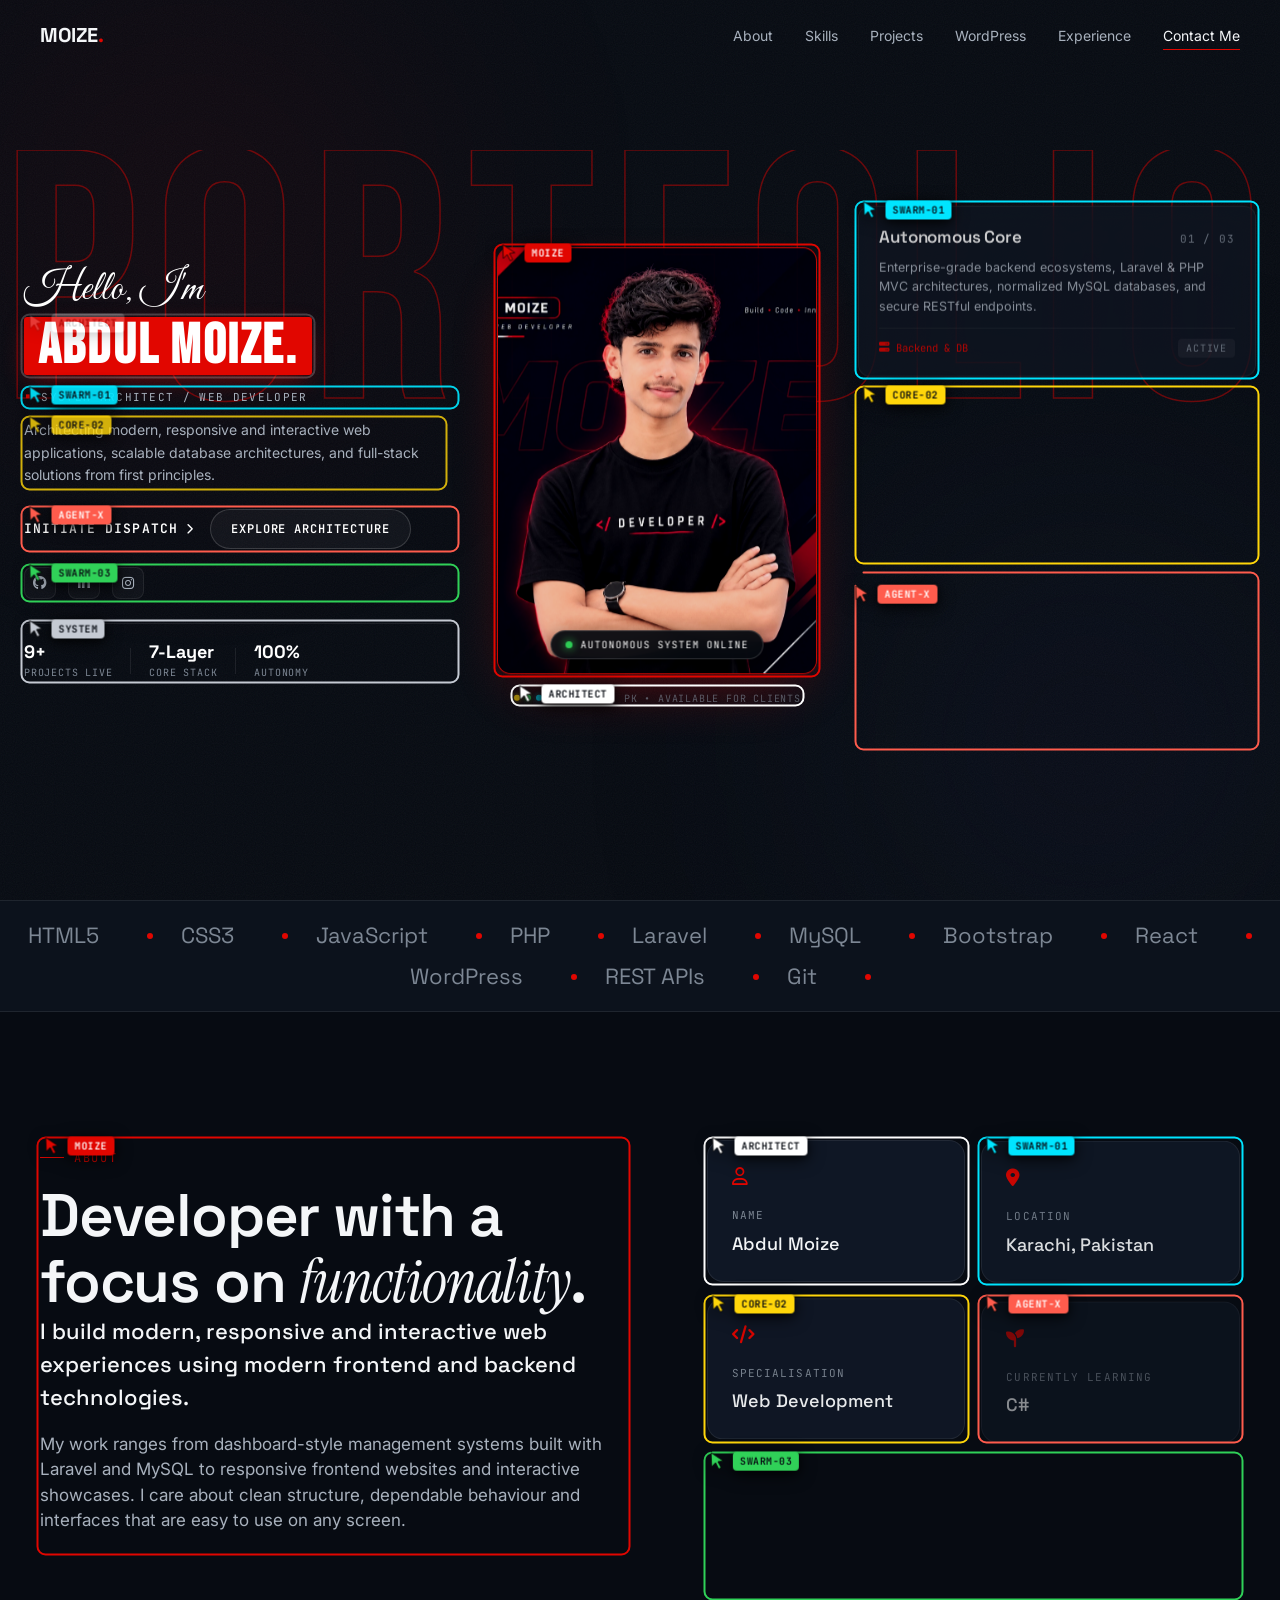
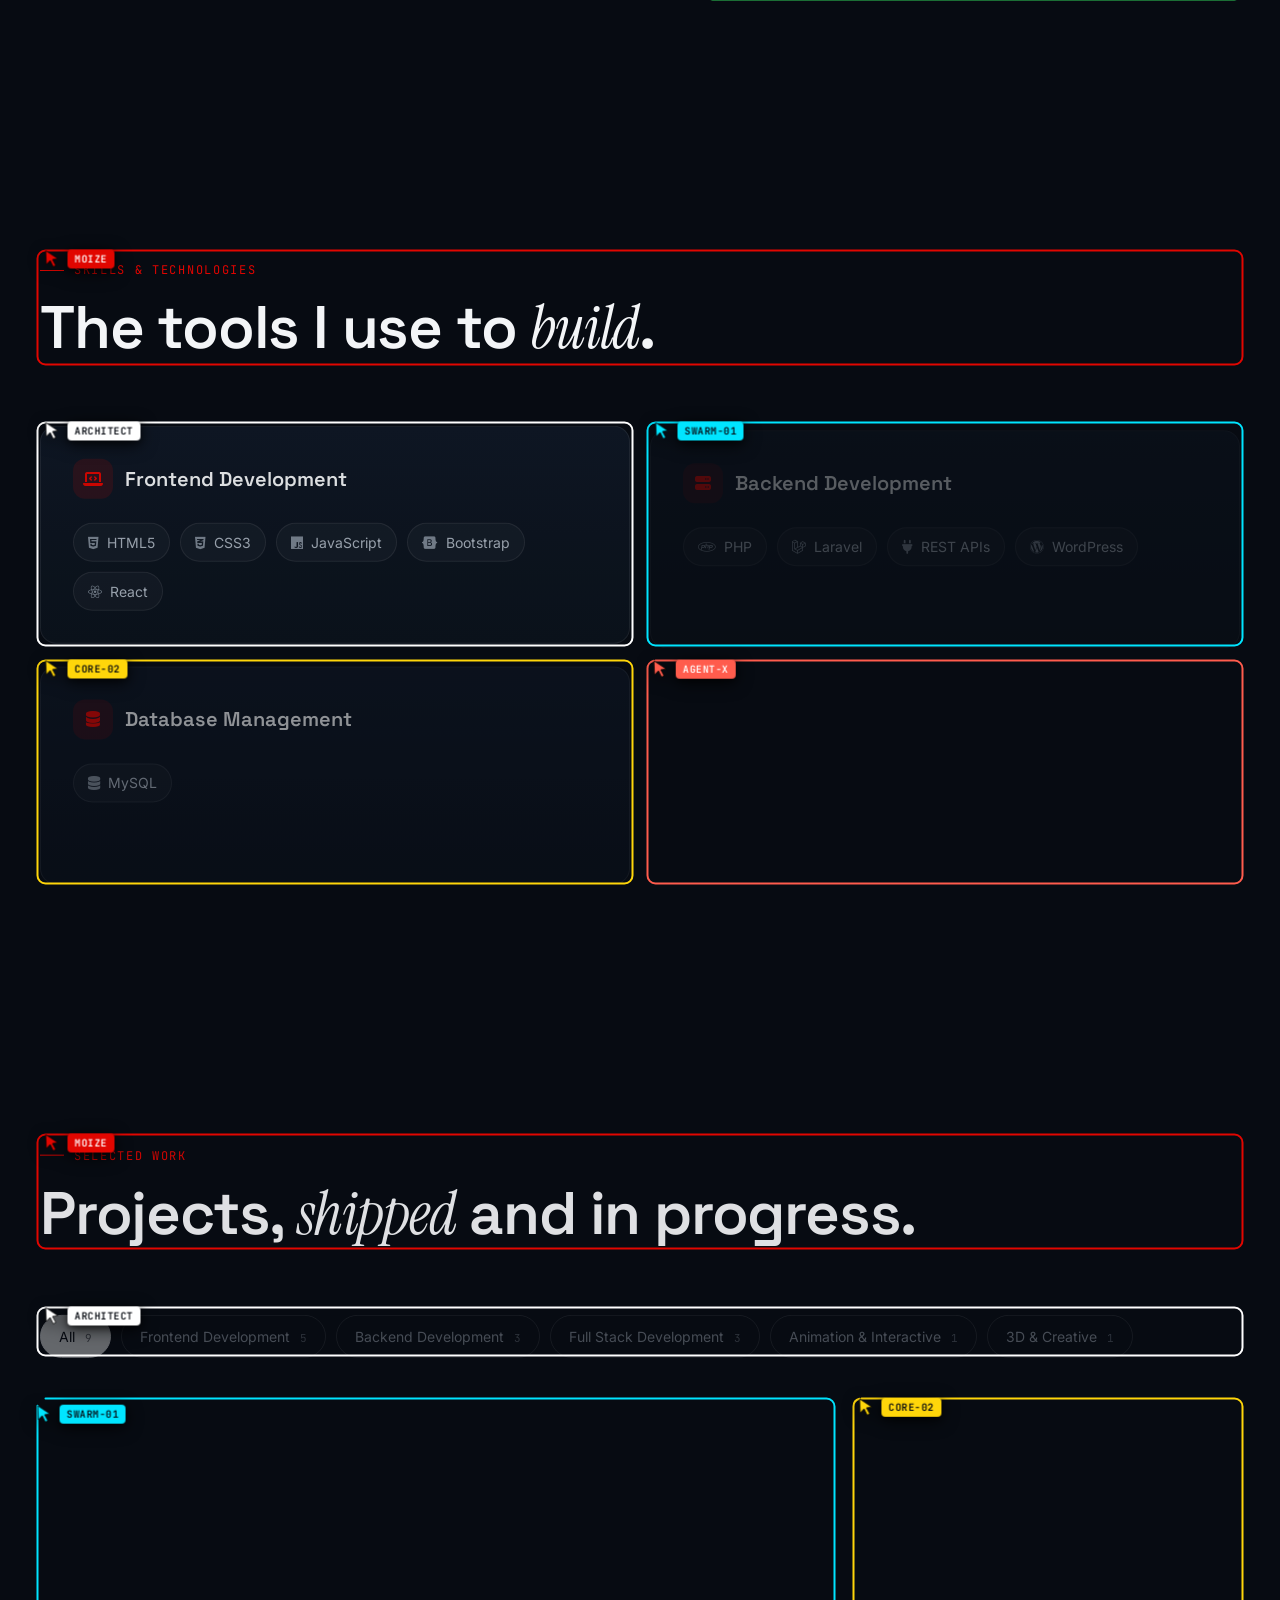
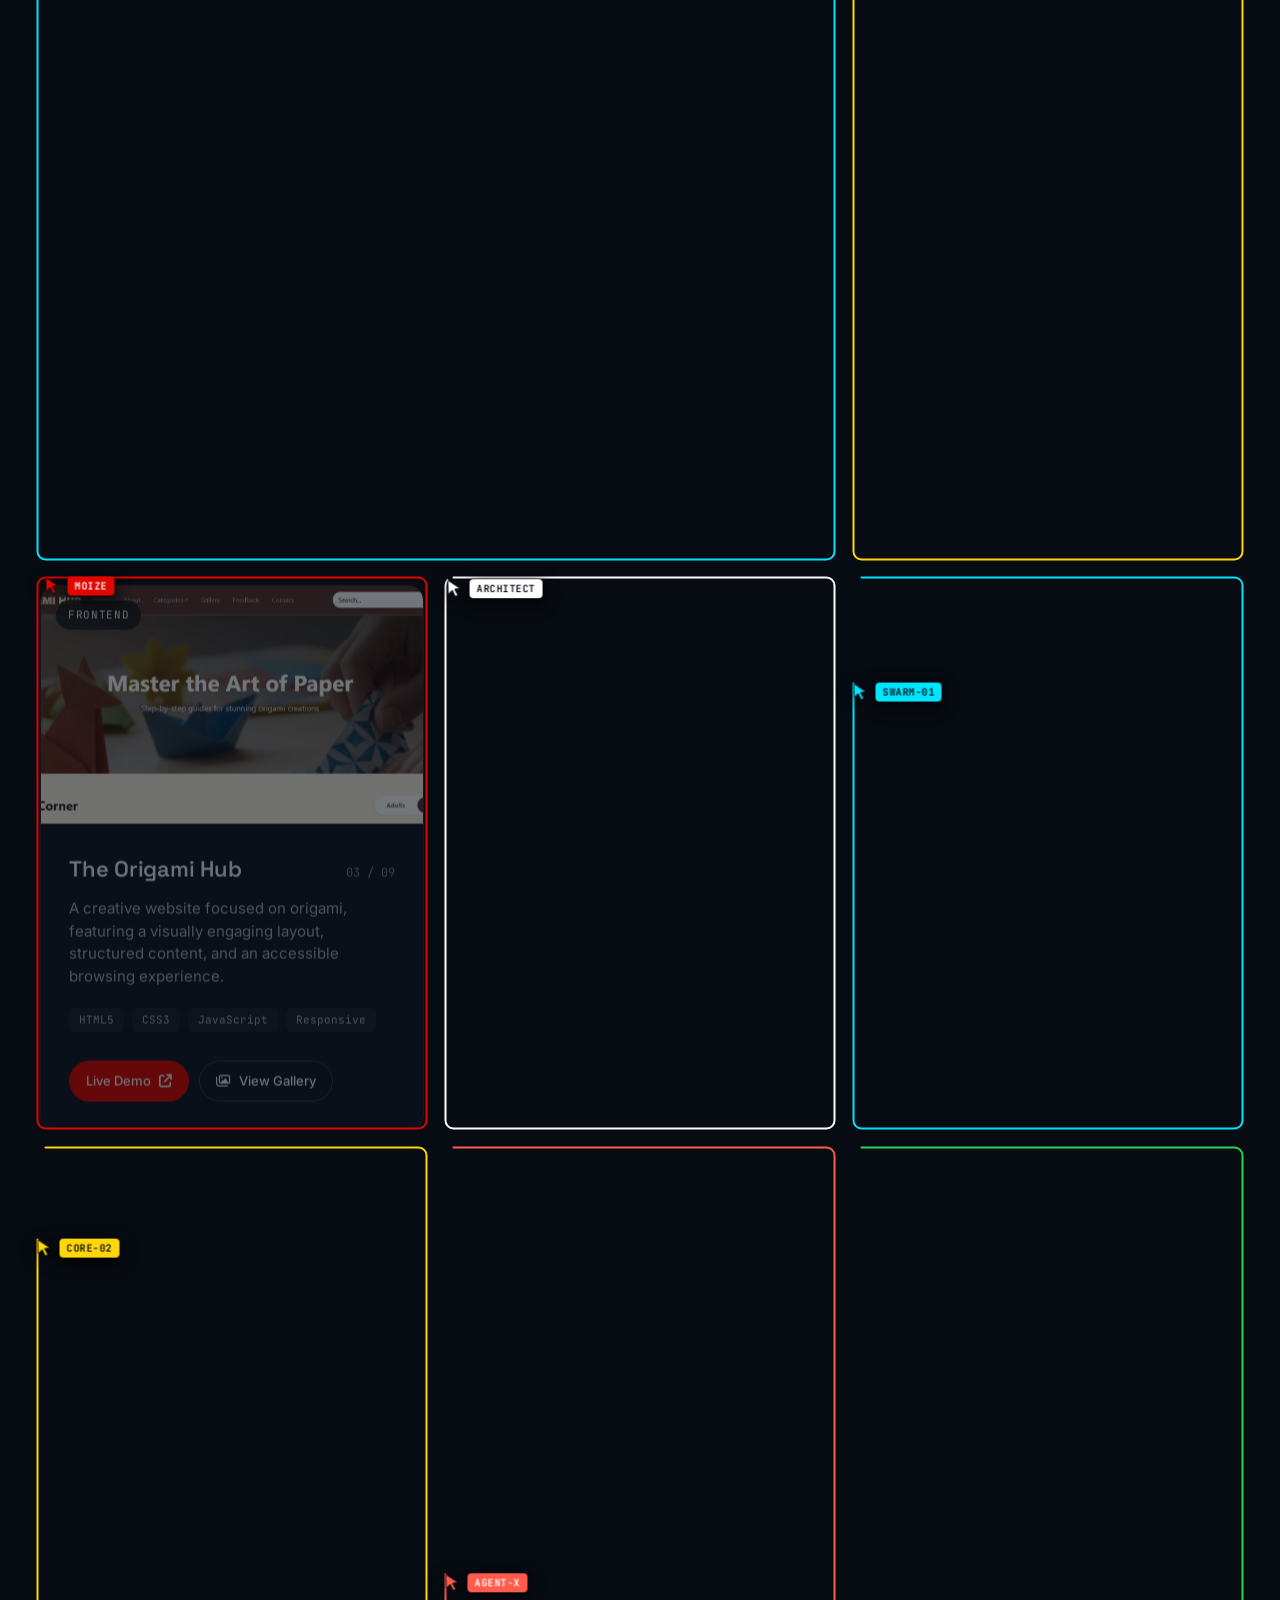
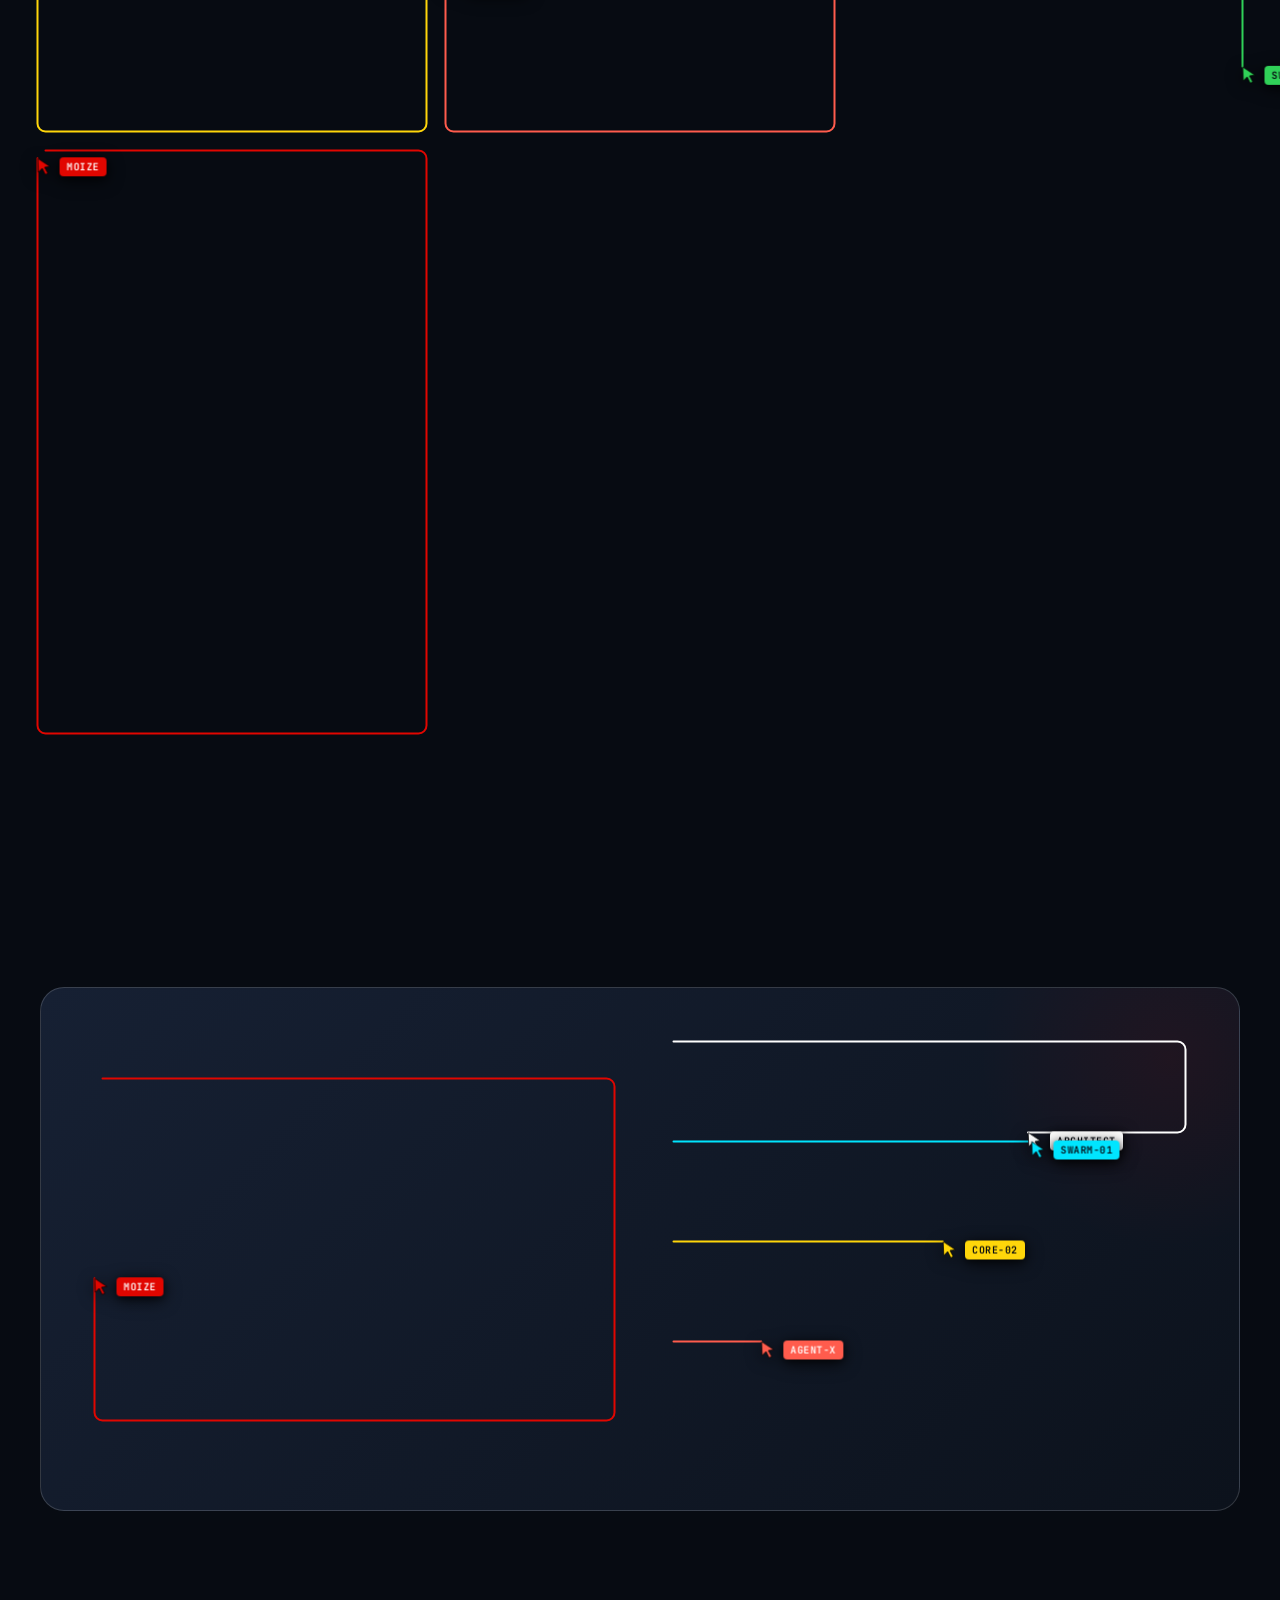
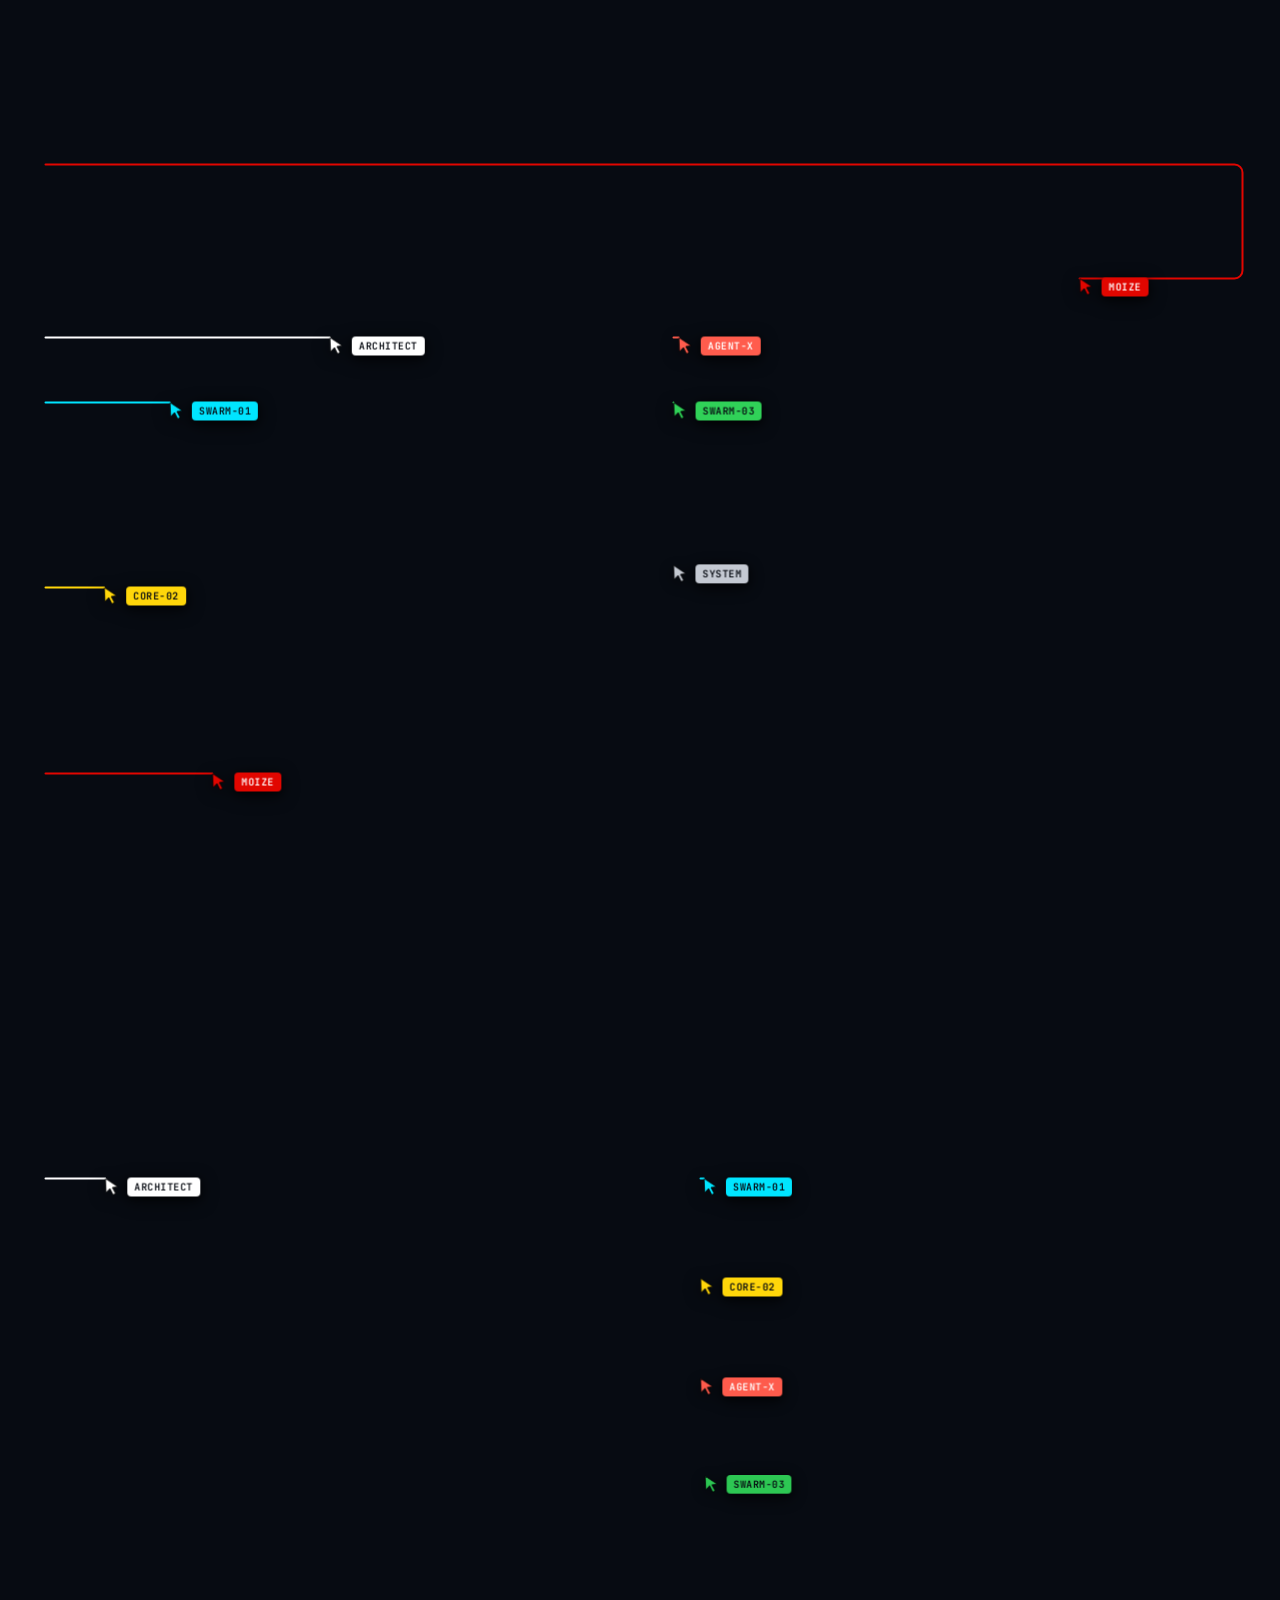
==== commit 055f18e0: "Update portfolio files" ====
--- a/index.html
+++ b/index.html
@@ -124,7 +124,7 @@
                     <div class="hero-col hero-col-center">
                         <div class="hero-portrait-card" data-swarm-target="true">
                             <div class="portrait-backdrop"></div>
-                            <img src="images/profile.png" alt="Abdul Moize" class="portrait-img">
+                            <img src="images/profile.jpg" alt="Abdul Moize" class="portrait-img">
                             <div class="portrait-hud-badge">
                                 <span class="hud-dot"></span>
                                 <span>AUTONOMOUS SYSTEM ONLINE</span>
